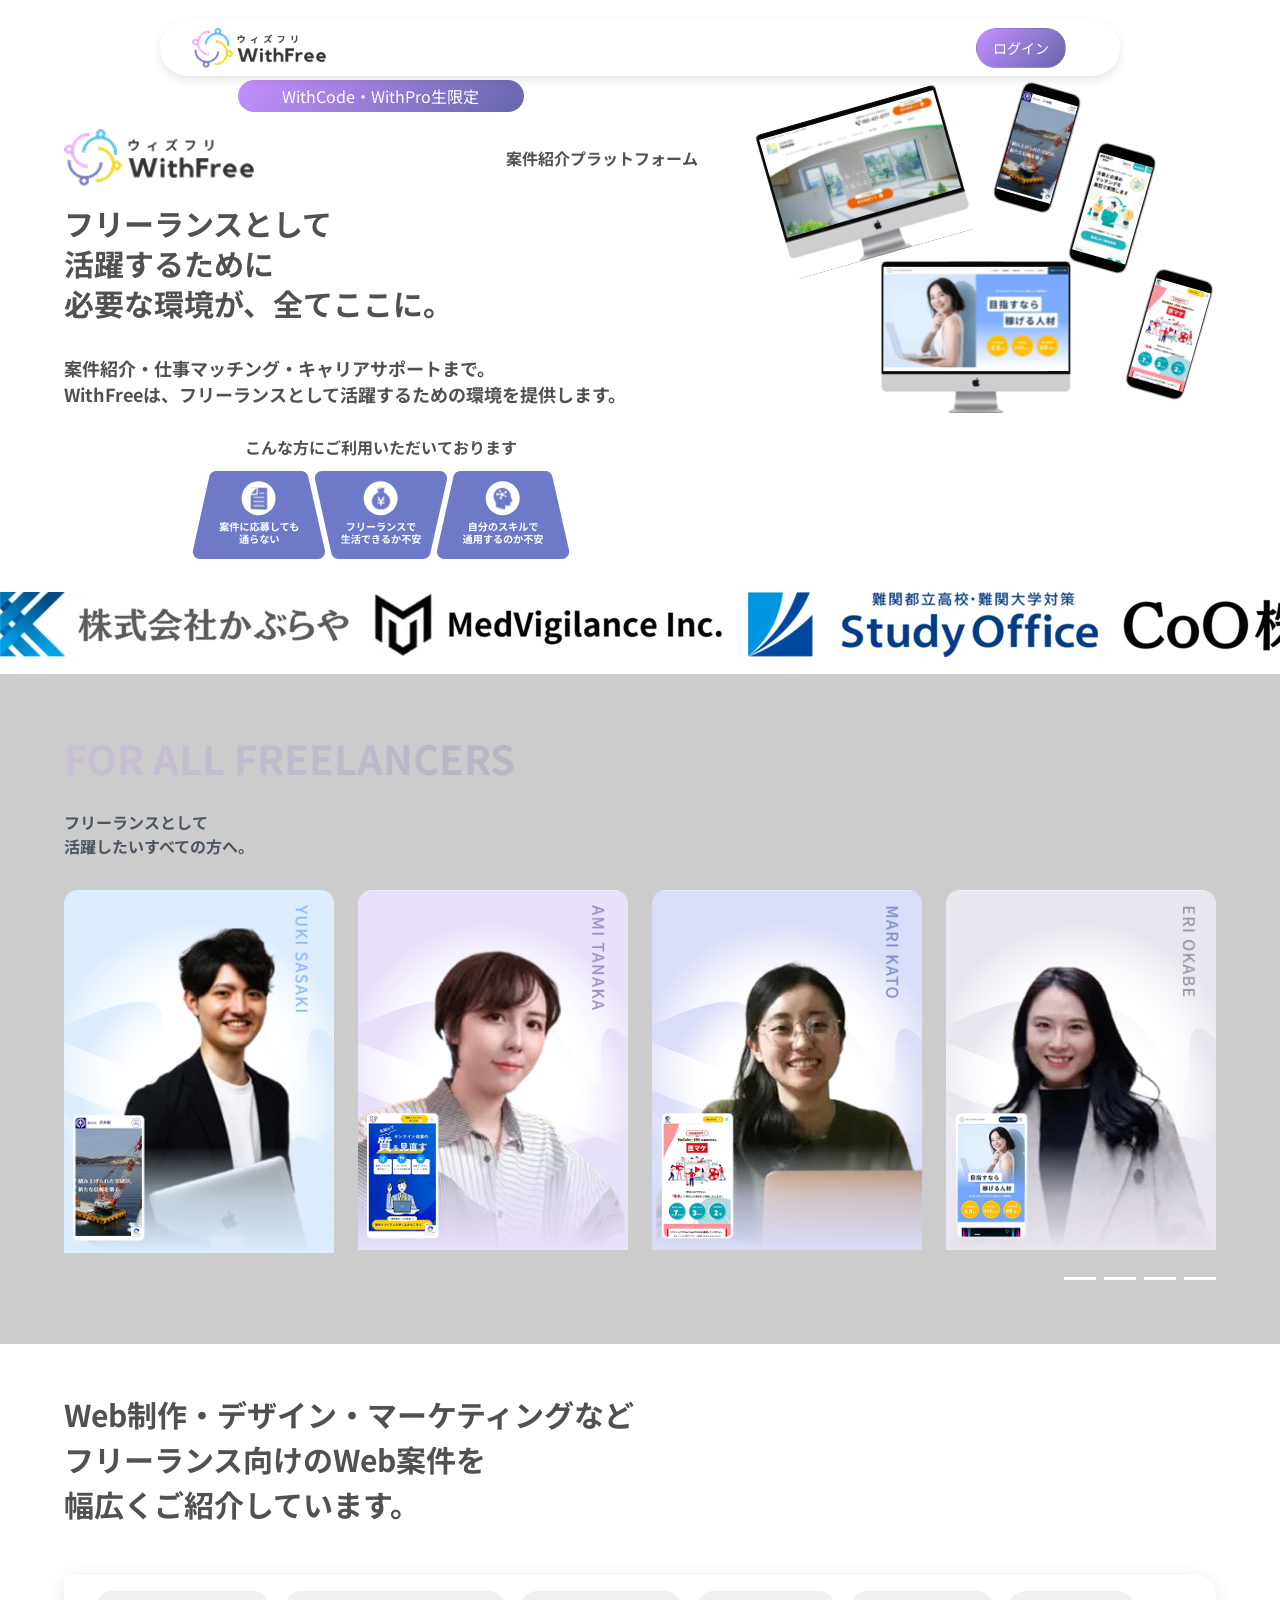
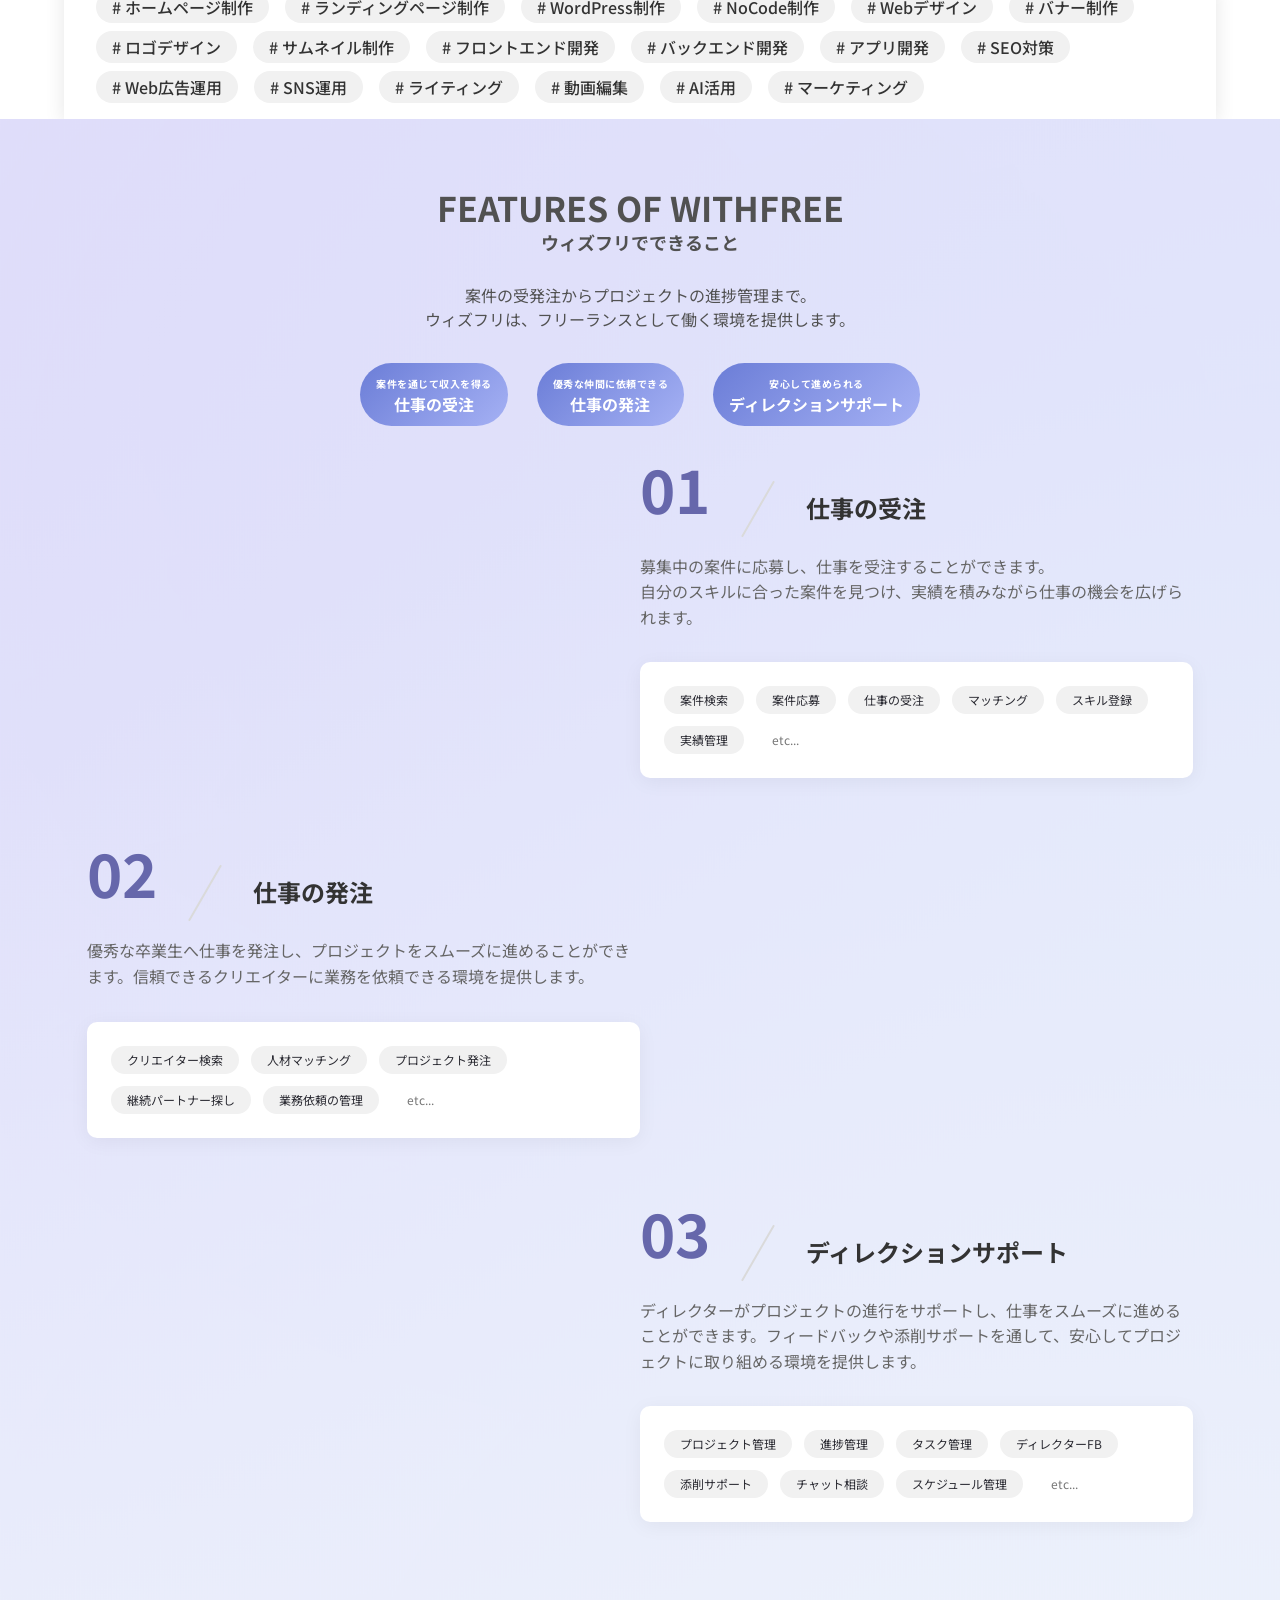
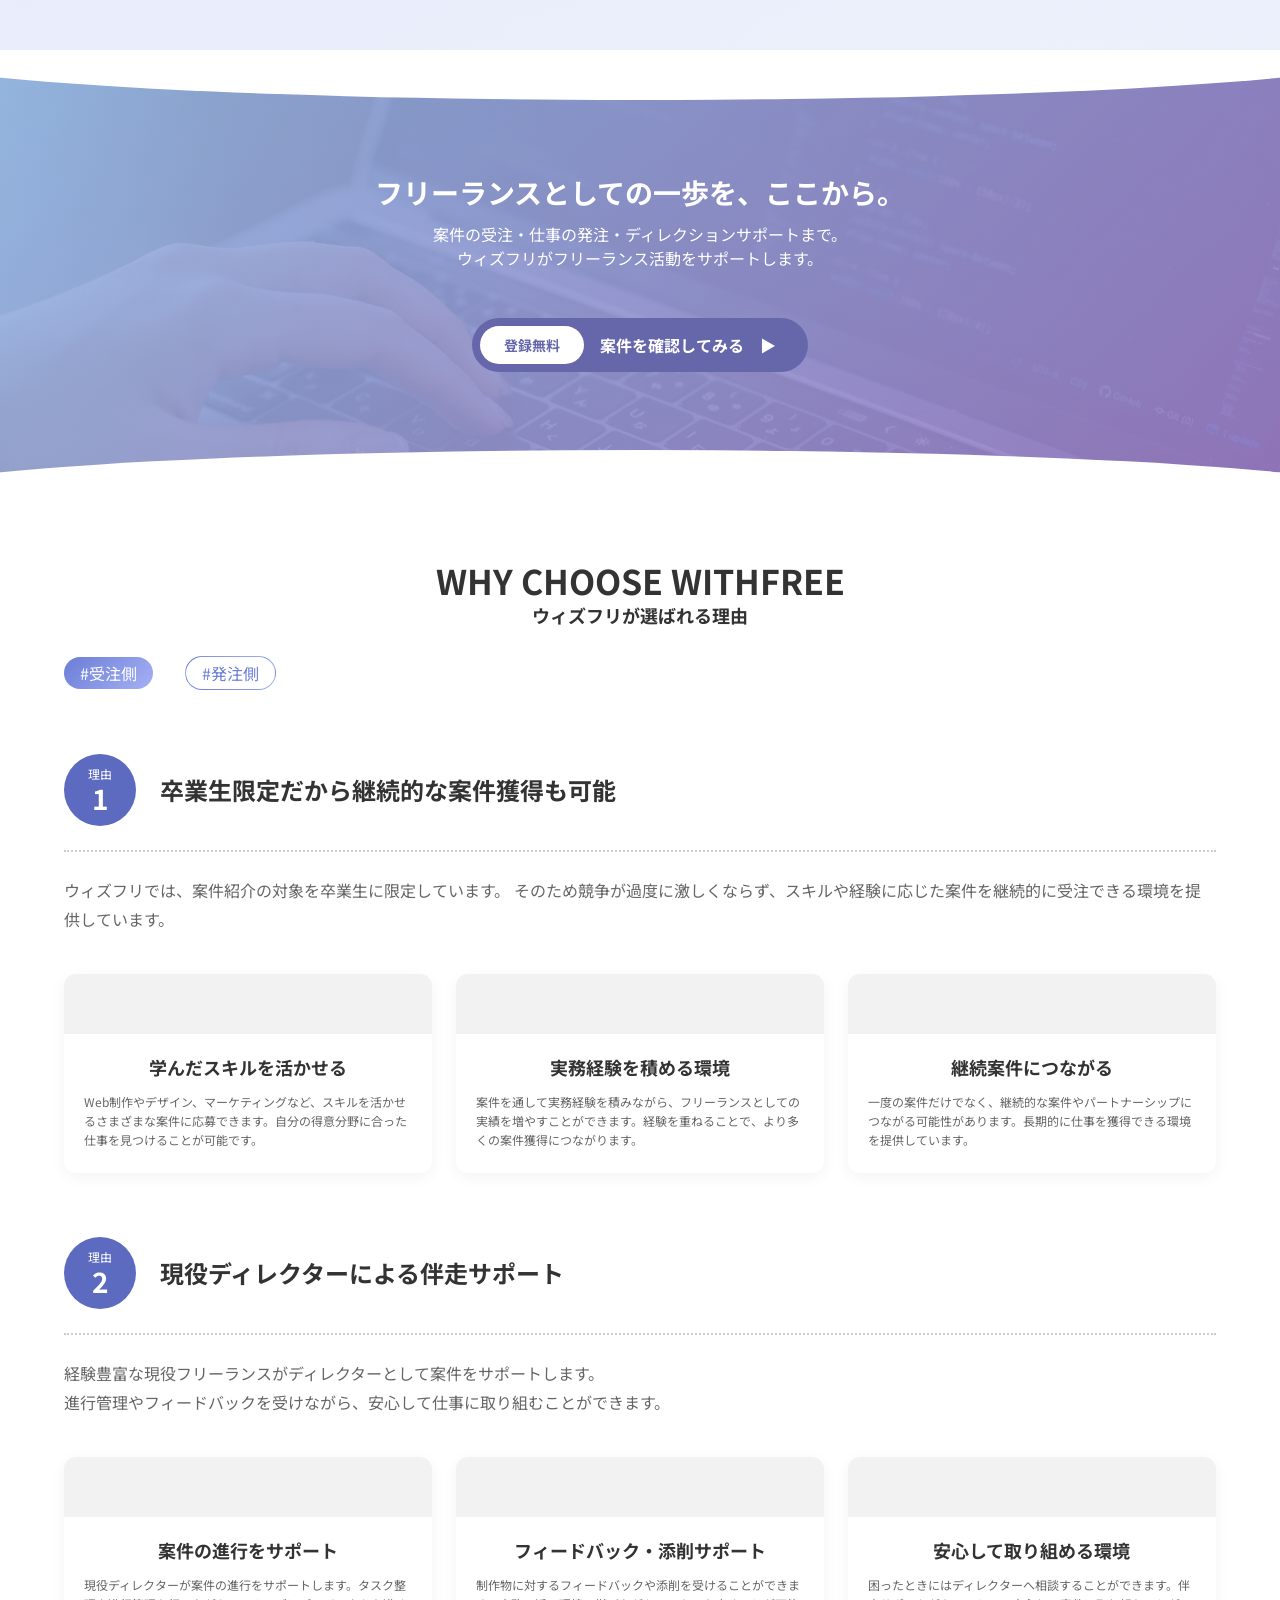
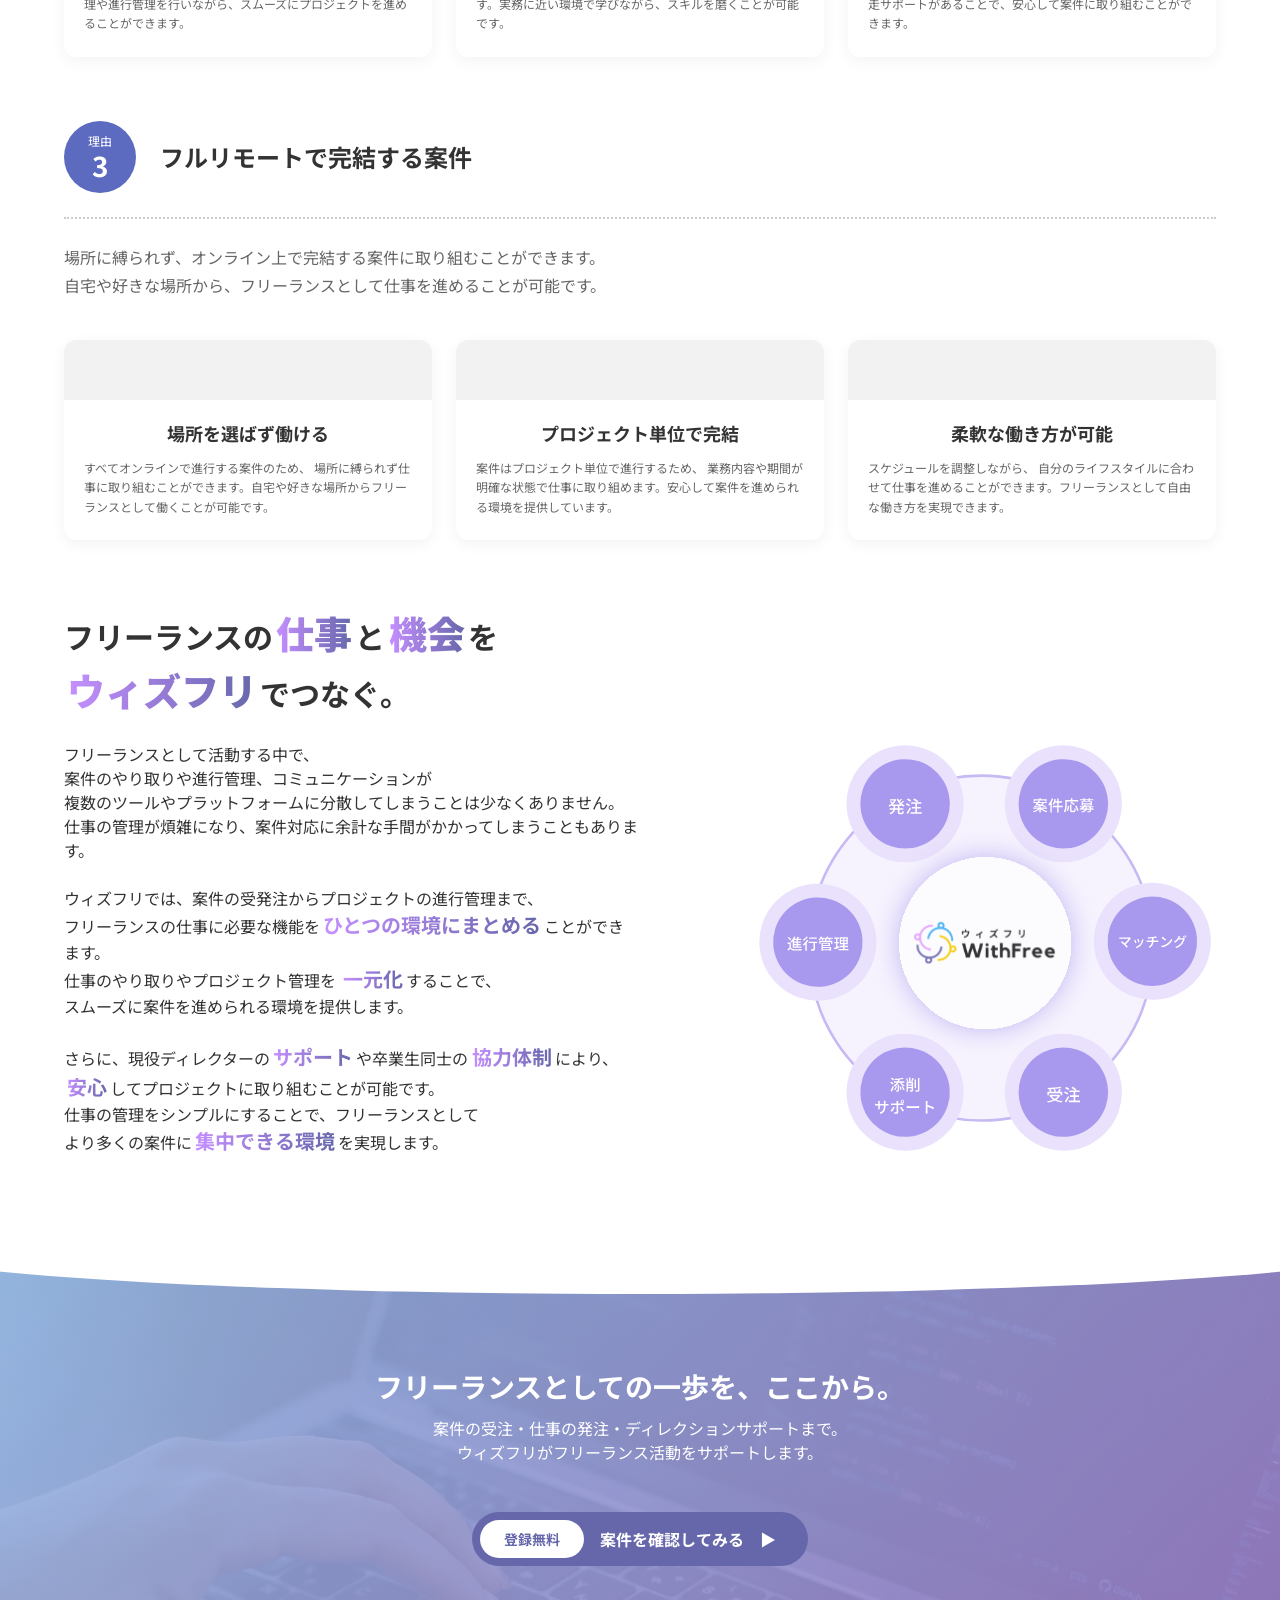
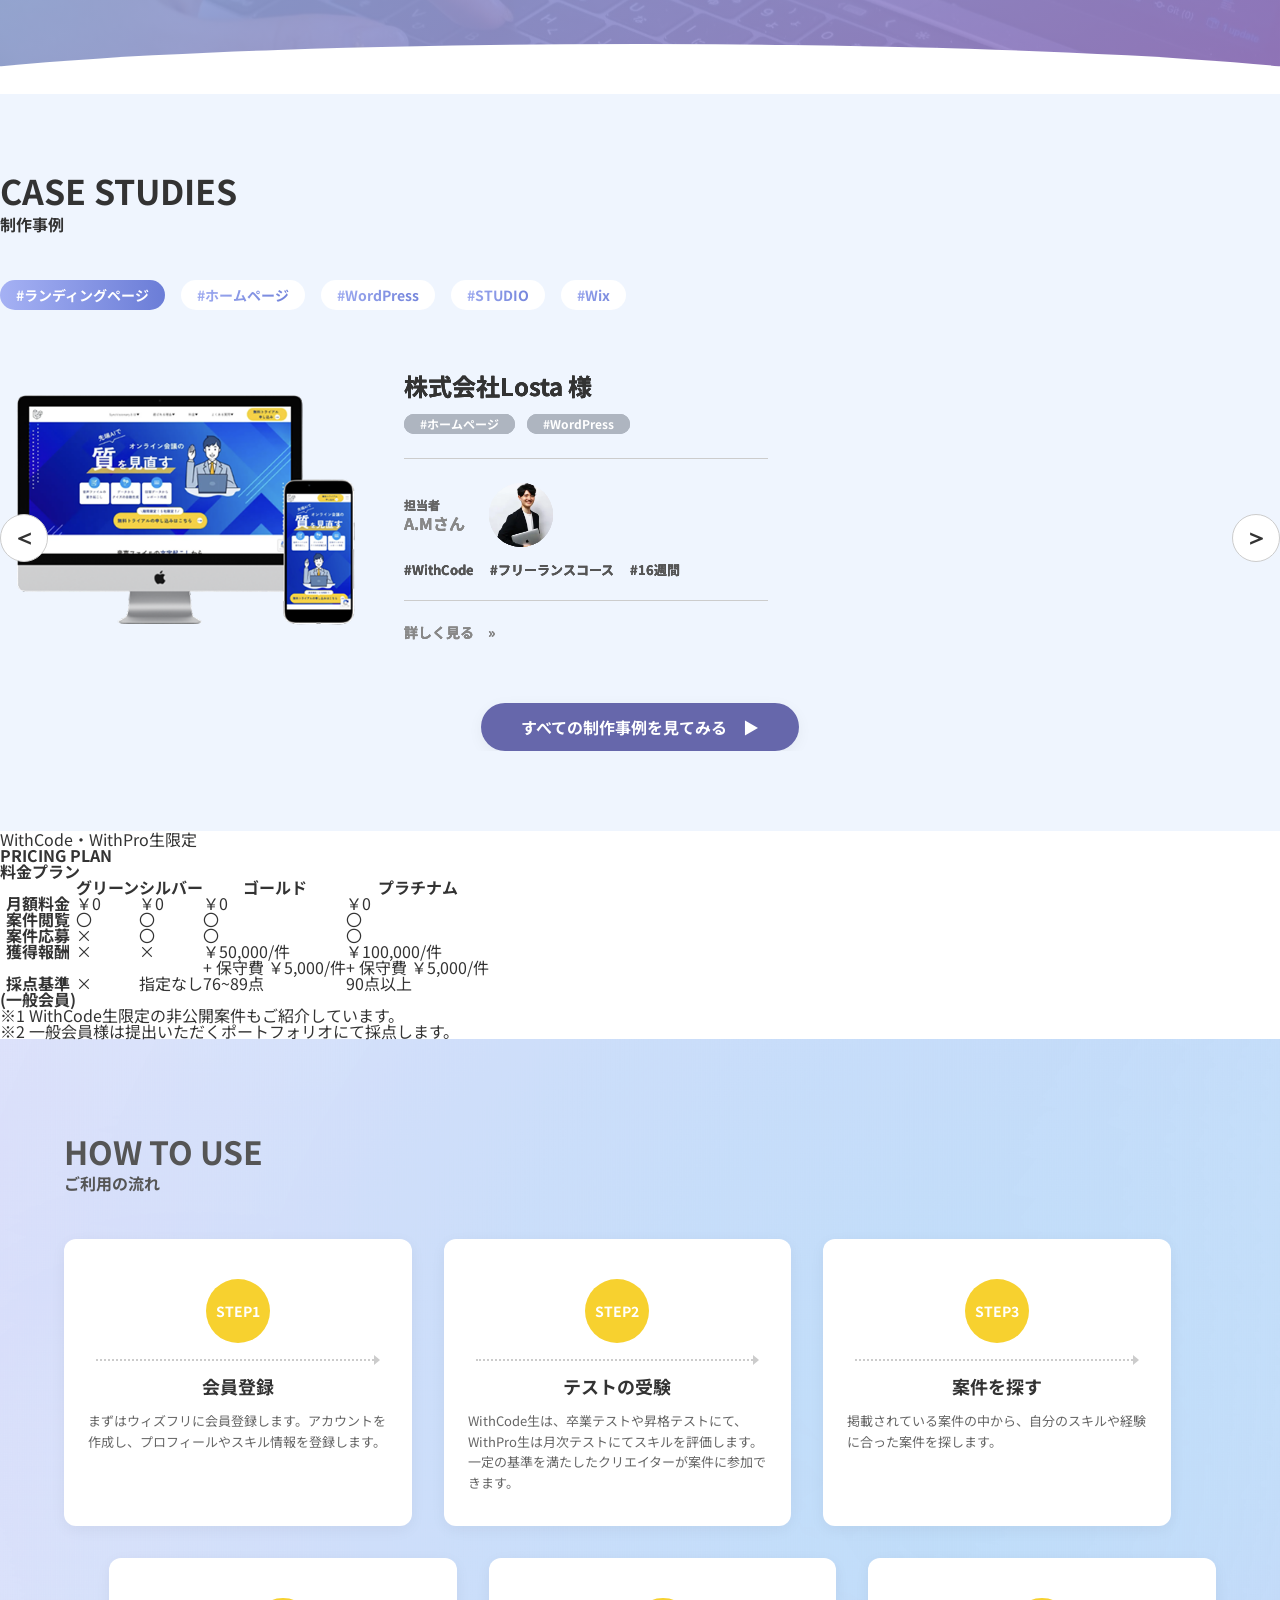
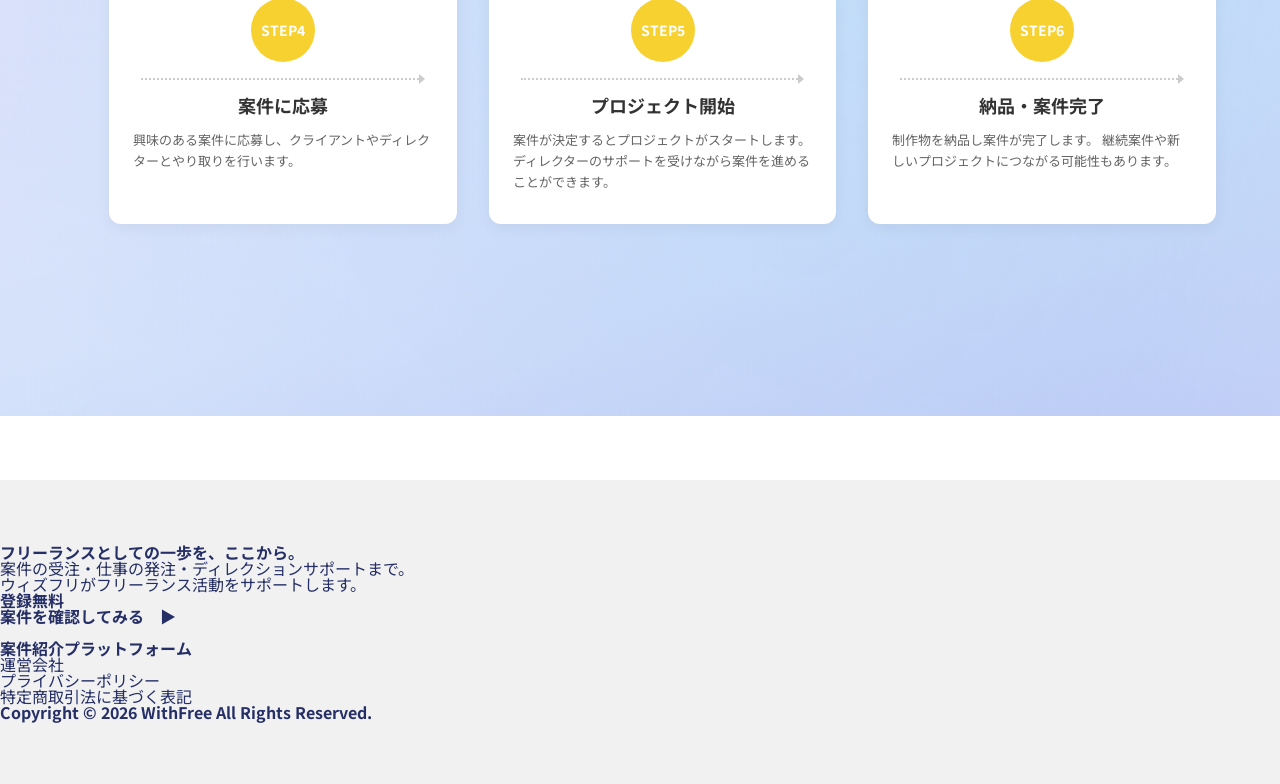
==== index.html @ 2e7c6e07 "top_pricing,howtouse" ====
<!doctype html>
<html>
  <head>
    <meta charset="UTF-8" />
    <meta name="viewport" content="width=device-width, initial-scale=1.0" />
    <title>
      WithFree(ウィズフリ)-ストック収入も得られる！|クラウドソーシングサイト
    </title>
    <link rel="stylesheet" href="css/style.css" />
    <link
      rel="stylesheet"
      href="https://cdnjs.cloudflare.com/ajax/libs/font-awesome/6.5.1/css/all.min.css"
      integrity="sha512-DTOQO9RWCH3ppGqcWaEA1BIZOC6xxalwEsw9c2QQeAIftl+Vegovlnee1c9QX4TctnWMn13TZye+giMm8e2LwA=="
      crossorigin="anonymous"
      referrerpolicy="no-referrer"
    />
    <link
      href="https://fonts.googleapis.com/css2?family=Noto+Sans+JP:wght@400;700&display=swap"
      rel="stylesheet"
    />
    <link
      href="https://fonts.googleapis.com/css2?family=Barlow:wght@400;600;700;800;900&display=swap"
      rel="stylesheet"
    />
    <link rel="preconnect" href="https://fonts.googleapis.com" />
    <link rel="preconnect" href="https://fonts.gstatic.com" crossorigin />
    <link
      href="https://fonts.googleapis.com/css2?family=Petit+Formal+Script&display=swap"
      rel="stylesheet"
    />
  </head>

  <body class="page-top">
    <div id="loading" class="loading">
      <div class="loader">Loading...</div>
    </div>
    <!-- <div id="page_top"><a href="#"></a></div> -->
    <header>
      <div class="header_inner">
        <h2 class="title">
          <a href="./index.html"><img src="./img/logo-withfree.png" /></a>
        </h2>
        <nav class="header_wrap">
          <div class="header_wrap_nav">
            <a href="" class="header_wrap_nav_a button_login">ログイン</a>
          </div>
        </nav>
        <div class="h-open sp-only">
          <span></span>
          <span></span>
          <span></span>
        </div>
      </div>
      <nav id="h-nav" class="sp-only">
        <div id="h-nav__list">
          <ul>
            <li><a href="">会社情報</a></li>
            <li><a href="">事業内容</a></li>
            <li><a href="">導入事例</a></li>
            <li><a href="">お知らせ</a></li>
            <li><a href="">採用情報</a></li>
            <li><a href="">ブログ</a></li>
            <li><a href="">お問い合わせ</a></li>
          </ul>
        </div>
      </nav>
    </header>
    <main>
      <article>
        <div class="fv">
          <div class="fv-wrapper">
            <div class="fv-wrapper_group">
              <p>WithCode・WithPro生限定</p>
              <div class="fv-wrapper_group_logogroup">
                <div class="fv-wrapper_group_logogroup_img">
                  <img src="./img/logo-withfree.png" />
                </div>
                <h4>案件紹介プラットフォーム</h4>
              </div>
              <h1>
                フリーランスとして<br
                  class="fv-wrapper_group_sponly"
                />活躍するために <br />必要な環境が、全てここに。
              </h1>
              <h2>
                案件紹介・仕事マッチング・キャリアサポートまで。<br />
                WithFreeは、フリーランスとして活躍するための環境を提供します。
              </h2>
              <div class="fv-wrapper_group_worries">
                <h3>こんな方にご利用いただいております</h3>
                <div class="fv-wrapper_group_worries_img">
                  <img src="./img/fv-worries.svg" />
                </div>
              </div>
            </div>
            <div class="fv-wrapper_img">
              <img src="./img/fv.svg" />
            </div>
          </div>
        </div>
        <section id="top-customers">
          <ul class="top-customers_slider">
            <li><img src="./img/customer-1.jpg" /></li>
            <li><img src="./img/customer-2.jpg" /></li>
            <li><img src="./img/customer-3.jpg" /></li>
            <li><img src="./img/customer-4.jpg" /></li>
            <li><img src="./img/customer-5.jpg" /></li>
            <li><img src="./img/customer-6.jpg" /></li>
            <li><img src="./img/customer-7.jpg" /></li>
            <li><img src="./img/customer-8.jpg" /></li>
            <li><img src="./img/customer-9.jpg" /></li>
            <li><img src="./img/customer-10.jpg" /></li>
            <li><img src="./img/customer-11.jpg" /></li>
            <li><img src="./img/customer-12.jpg" /></li>
            <li><img src="./img/customer-13.jpg" /></li>
          </ul>
        </section>
        <section id="top-forallfreelancers">
          <div class="top-forallfreelancers_wrapper">
            <h3>FOR ALL FREELANCERS</h3>
            <p>
              フリーランスとして<br />
              活躍したいすべての方へ。
            </p>
            <ul class="top-forallfreelancers_wrapper_slider">
              <li><img src="./img/forallfreelancers-card_1.png" /></li>
              <li><img src="./img/forallfreelancers-card_2.png" /></li>
              <li><img src="./img/forallfreelancers-card_3.png" /></li>
              <li><img src="./img/forallfreelancers-card_4.png" /></li>
              <li><img src="./img/forallfreelancers-card_1.png" /></li>
              <li><img src="./img/forallfreelancers-card_2.png" /></li>
              <li><img src="./img/forallfreelancers-card_3.png" /></li>
              <li><img src="./img/forallfreelancers-card_4.png" /></li>
            </ul>
            <div class="slider-pagination">
              <span class="dot"></span>
              <span class="dot"></span>
              <span class="dot"></span>
              <span class="dot"></span>
            </div>
          </div>
        </section>
        <section id="top-introduction">
          <div class="top-introduction_wrapper">
            <h4>
              Web制作・デザイン・マーケティングなど<br />フリーランス向けのWeb案件を<br />幅広くご紹介しています。
            </h4>
            <ul class="top-introduction_wrapper_group">
              <li># ホームページ制作</li>
              <li># ランディングページ制作</li>
              <li># WordPress制作</li>
              <li># NoCode制作</li>
              <li># Webデザイン</li>
              <li># バナー制作</li>
              <li># ロゴデザイン</li>
              <li># サムネイル制作</li>
              <li># フロントエンド開発</li>
              <li># バックエンド開発</li>
              <li># アプリ開発</li>
              <li># SEO対策</li>
              <li># Web広告運用</li>
              <li># SNS運用</li>
              <li># ライティング</li>
              <li># 動画編集</li>
              <li># AI活用</li>
              <li># マーケティング</li>
            </ul>
          </div>
        </section>
        <section id="top-features">
          <div class="top-features_wrapper">
            <div class="top-features_wrapper_heading">
              <h3 class="top-features_wrapper_heading_main">
                FEATURES OF WITHFREE
              </h3>
              <h3 class="top-features_wrapper_heading_sub">
                ウィズフリでできること
              </h3>
              <p>案件の受発注からプロジェクトの進捗管理まで。</p>
              <p>ウィズフリは、フリーランスとして働く環境を提供します。</p>
            </div>
            <div class="top-features_wrapper_point">
              <div class="top-features_wrapper_point_item">
                <h4><span>案件を通じて収入を得る</span><br />仕事の受注</h4>
              </div>
              <div class="top-features_wrapper_point_item">
                <h4><span>優秀な仲間に依頼できる</span><br />仕事の発注</h4>
              </div>
              <div class="top-features_wrapper_point_item">
                <h4>
                  <span>安心して進められる</span><br />ディレクションサポート
                </h4>
              </div>
            </div>
            <div class="top-features_wrapper_group">
              <div class="top-features_wrapper_group_img">
                <img src="" />
              </div>
              <div class="top-features_wrapper_group_description">
                <div class="top-features_wrapper_group_description_heading">
                  <span
                    class="top-features_wrapper_group_description_headin_gnumber"
                    >01</span
                  >
                  <span
                    class="top-features_wrapper_group_description_heading_slash"
                  ></span>
                  <h3
                    class="top-features_wrapper_group_description_heading_title"
                  >
                    仕事の受注
                  </h3>
                </div>
                <p>
                  募集中の案件に応募し、仕事を受注することができます。<br />自分のスキルに合った案件を見つけ、実績を積みながら仕事の機会を広げられます。
                </p>
                <ul class="top-features_wrapper_group_description_category">
                  <li>案件検索</li>
                  <li>案件応募</li>
                  <li>仕事の受注</li>
                  <li>マッチング</li>
                  <li>スキル登録</li>
                  <li>実績管理</li>
                  <li>etc...</li>
                </ul>
              </div>
            </div>
            <div class="top-features_wrapper_group">
              <div class="top-features_wrapper_group_img">
                <img src="" />
              </div>
              <div class="top-features_wrapper_group_description">
                <div class="top-features_wrapper_group_description_heading">
                  <span
                    class="top-features_wrapper_group_description_headin_gnumber"
                    >02</span
                  >
                  <span
                    class="top-features_wrapper_group_description_heading_slash"
                  ></span>
                  <h3
                    class="top-features_wrapper_group_description_heading_title"
                  >
                    仕事の発注
                  </h3>
                </div>
                <p>
                  優秀な卒業生へ仕事を発注し、プロジェクトをスムーズに進めることができます。信頼できるクリエイターに業務を依頼できる環境を提供します。
                </p>
                <ul class="top-features_wrapper_group_description_category">
                  <li>クリエイター検索</li>
                  <li>人材マッチング</li>
                  <li>プロジェクト発注</li>
                  <li>継続パートナー探し</li>
                  <li>業務依頼の管理</li>
                  <li>etc...</li>
                </ul>
              </div>
            </div>
            <div class="top-features_wrapper_group">
              <div class="top-features_wrapper_group_img">
                <img src="" />
              </div>
              <div class="top-features_wrapper_group_description">
                <div class="top-features_wrapper_group_description_heading">
                  <span
                    class="top-features_wrapper_group_description_headin_gnumber"
                    >03</span
                  >
                  <span
                    class="top-features_wrapper_group_description_heading_slash"
                  ></span>
                  <h3
                    class="top-features_wrapper_group_description_heading_title"
                  >
                    ディレクションサポート
                  </h3>
                </div>
                <p>
                  ディレクターがプロジェクトの進行をサポートし、仕事をスムーズに進めることができます。フィードバックや添削サポートを通して、安心してプロジェクトに取り組める環境を提供します。
                </p>
                <ul class="top-features_wrapper_group_description_category">
                  <li>プロジェクト管理</li>
                  <li>進捗管理</li>
                  <li>タスク管理</li>
                  <li>ディレクターFB</li>
                  <li>添削サポート</li>
                  <li>チャット相談</li>
                  <li>スケジュール管理</li>
                  <li>etc...</li>
                </ul>
              </div>
            </div>
          </div>
        </section>
        <section id="top-cta_free">
          <h2>フリーランスとしての一歩を、ここから。</h2>
          <p>案件の受注・仕事の発注・ディレクションサポートまで。</p>
          <p>ウィズフリがフリーランス活動をサポートします。</p>
          <div class="top-cta_free_button">
            <h5 class="top-cta_free_button_registration">登録無料</h5>
            <h5 class="top-cta_free_button_serch">案件を確認してみる　▶</h5>
          </div>
        </section>
        <section id="top-whychoosewithfree">
          <div class="top-whychoosewithfree_wrapper">
            <div class="top-whychoosewithfree_wrapper_heading">
              <h3 class="top-whychoosewithfree_wrapper_heading_main">
                WHY CHOOSE WITHFREE
              </h3>
              <h3 class="top-whychoosewithfree_wrapper_heading_sub">
                ウィズフリが選ばれる理由
              </h3>
            </div>
            <ul class="top-whychoosewithfree_wrapper_merit">
              <li class="top-whychoosewithfree_wrapper_merit_accept">
                #受注側
              </li>
              <li class="top-whychoosewithfree_wrapper_merit_order">#発注側</li>
            </ul>
            <div class="top-whychoosewithfree_wrapper_group">
              <div class="top-whychoosewithfree_wrapper_group_heading">
                <div class="top-whychoosewithfree_wrapper_group_heading_number">
                  <p>理由</p>
                  <p>1</p>
                </div>
                <h4>卒業生限定だから継続的な案件獲得も可能</h4>
              </div>
              <p>
                ウィズフリでは、案件紹介の対象を卒業生に限定しています。
                そのため競争が過度に激しくならず、スキルや経験に応じた案件を継続的に受注できる環境を提供しています。
              </p>
              <div class="top-whychoosewithfree_wrapper_group_card">
                <div class="top-whychoosewithfree_wrapper_group_card_item">
                  <div
                    class="top-whychoosewithfree_wrapper_group_card_item_img"
                  >
                    <img src="" />
                  </div>
                  <div
                    class="top-whychoosewithfree_wrapper_group_card_item_content"
                  >
                    <h3>学んだスキルを活かせる</h3>
                    <p>
                      Web制作やデザイン、マーケティングなど、スキルを活かせるさまざまな案件に応募できます。自分の得意分野に合った仕事を見つけることが可能です。
                    </p>
                  </div>
                </div>
                <div class="top-whychoosewithfree_wrapper_group_card_item">
                  <div
                    class="top-whychoosewithfree_wrapper_group_card_item_img"
                  >
                    <img src="" />
                  </div>
                  <div
                    class="top-whychoosewithfree_wrapper_group_card_item_content"
                  >
                    <h3>実務経験を積める環境</h3>
                    <p>
                      案件を通して実務経験を積みながら、フリーランスとしての実績を増やすことができます。経験を重ねることで、より多くの案件獲得につながります。
                    </p>
                  </div>
                </div>
                <div class="top-whychoosewithfree_wrapper_group_card_item">
                  <div
                    class="top-whychoosewithfree_wrapper_group_card_item_img"
                  >
                    <img src="" />
                  </div>
                  <div
                    class="top-whychoosewithfree_wrapper_group_card_item_content"
                  >
                    <h3>継続案件につながる</h3>
                    <p>
                      一度の案件だけでなく、継続的な案件やパートナーシップにつながる可能性があります。長期的に仕事を獲得できる環境を提供しています。
                    </p>
                  </div>
                </div>
              </div>
            </div>
            <div class="top-whychoosewithfree_wrapper_group">
              <div class="top-whychoosewithfree_wrapper_group_heading">
                <div class="top-whychoosewithfree_wrapper_group_heading_number">
                  <p>理由</p>
                  <p>2</p>
                </div>
                <h4>現役ディレクターによる伴走サポート</h4>
              </div>
              <p>
                経験豊富な現役フリーランスがディレクターとして案件をサポートします。<br />
                進行管理やフィードバックを受けながら、安心して仕事に取り組むことができます。
              </p>
              <div class="top-whychoosewithfree_wrapper_group_card">
                <div class="top-whychoosewithfree_wrapper_group_card_item">
                  <div
                    class="top-whychoosewithfree_wrapper_group_card_item_img"
                  >
                    <img src="" />
                  </div>
                  <div
                    class="top-whychoosewithfree_wrapper_group_card_item_content"
                  >
                    <h3>案件の進行をサポート</h3>
                    <p>
                      現役ディレクターが案件の進行をサポートします。タスク整理や進行管理を行いながら、スムーズにプロジェクトを進めることができます。
                    </p>
                  </div>
                </div>
                <div class="top-whychoosewithfree_wrapper_group_card_item">
                  <div
                    class="top-whychoosewithfree_wrapper_group_card_item_img"
                  >
                    <img src="" />
                  </div>
                  <div
                    class="top-whychoosewithfree_wrapper_group_card_item_content"
                  >
                    <h3>フィードバック・添削サポート</h3>
                    <p>
                      制作物に対するフィードバックや添削を受けることができます。実務に近い環境で学びながら、スキルを磨くことが可能です。
                    </p>
                  </div>
                </div>
                <div class="top-whychoosewithfree_wrapper_group_card_item">
                  <div
                    class="top-whychoosewithfree_wrapper_group_card_item_img"
                  >
                    <img src="" />
                  </div>
                  <div
                    class="top-whychoosewithfree_wrapper_group_card_item_content"
                  >
                    <h3>安心して取り組める環境</h3>
                    <p>
                      困ったときにはディレクターへ相談することができます。伴走サポートがあることで、安心して案件に取り組むことができます。
                    </p>
                  </div>
                </div>
              </div>
            </div>
            <div class="top-whychoosewithfree_wrapper_group">
              <div class="top-whychoosewithfree_wrapper_group_heading">
                <div class="top-whychoosewithfree_wrapper_group_heading_number">
                  <p>理由</p>
                  <p>3</p>
                </div>
                <h4>フルリモートで完結する案件</h4>
              </div>
              <p>
                場所に縛られず、オンライン上で完結する案件に取り組むことができます。<br />
                自宅や好きな場所から、フリーランスとして仕事を進めることが可能です。
              </p>
              <div class="top-whychoosewithfree_wrapper_group_card">
                <div class="top-whychoosewithfree_wrapper_group_card_item">
                  <div
                    class="top-whychoosewithfree_wrapper_group_card_item_img"
                  >
                    <img src="" />
                  </div>
                  <div
                    class="top-whychoosewithfree_wrapper_group_card_item_content"
                  >
                    <h3>場所を選ばず働ける</h3>
                    <p>
                      すべてオンラインで進行する案件のため、
                      場所に縛られず仕事に取り組むことができます。自宅や好きな場所からフリーランスとして働くことが可能です。
                    </p>
                  </div>
                </div>
                <div class="top-whychoosewithfree_wrapper_group_card_item">
                  <div
                    class="top-whychoosewithfree_wrapper_group_card_item_img"
                  >
                    <img src="" />
                  </div>
                  <div
                    class="top-whychoosewithfree_wrapper_group_card_item_content"
                  >
                    <h3>プロジェクト単位で完結</h3>
                    <p>
                      案件はプロジェクト単位で進行するため、
                      業務内容や期間が明確な状態で仕事に取り組めます。安心して案件を進められる環境を提供しています。
                    </p>
                  </div>
                </div>
                <div class="top-whychoosewithfree_wrapper_group_card_item">
                  <div
                    class="top-whychoosewithfree_wrapper_group_card_item_img"
                  >
                    <img src="" />
                  </div>
                  <div
                    class="top-whychoosewithfree_wrapper_group_card_item_content"
                  >
                    <h3>柔軟な働き方が可能</h3>
                    <p>
                      スケジュールを調整しながら、
                      自分のライフスタイルに合わせて仕事を進めることができます。フリーランスとして自由な働き方を実現できます。
                    </p>
                  </div>
                </div>
              </div>
            </div>
          </div>
        </section>
        <section id="top-environment">
          <div class="top-environment_wrapper">
            <h3>
              フリーランスの<span>仕事</span>と<span>機会</span>を<br />
              <span>ウィズフリ</span>でつなぐ。
            </h3>
            <div class="top-environment_group">
              <div class="top-environment_group_textbox">
                <div class="top-environment_group_textbox_text">
                  フリーランスとして活動する中で、<br />
                  案件のやり取りや進行管理、コミュニケーションが<br />
                  複数のツールやプラットフォームに分散してしまうことは少なくありません。
                  仕事の管理が煩雑になり、案件対応に余計な手間がかかってしまうこともあります。
                </div>
                <div class="top-environment_group_textbox_text">
                  ウィズフリでは、案件の受発注からプロジェクトの進行管理まで、<br />
                  フリーランスの仕事に必要な機能を<span>ひとつの環境にまとめる</span>ことができます。<br />仕事のやり取りやプロジェクト管理を
                  <span>一元化</span
                  >することで、<br />スムーズに案件を進められる環境を提供します。
                </div>
                <div class="top-environment_group_textbox_text">
                  さらに、現役ディレクターの<span>サポート</span>や卒業生同士の<span>協力体制</span>により、<br /><span
                    >安心</span
                  >してプロジェクトに取り組むことが可能です。<br />
                  仕事の管理をシンプルにすることで、フリーランスとして<br />より多くの案件に<span>集中できる環境</span>を実現します。
                </div>
              </div>
              <div class="top-environment_group_img">
                <img src="./img/environment.svg" />
              </div>
            </div>
          </div>
        </section>
        <section id="top-cta_free">
          <h2>フリーランスとしての一歩を、ここから。</h2>
          <p>案件の受注・仕事の発注・ディレクションサポートまで。</p>
          <p>ウィズフリがフリーランス活動をサポートします。</p>
          <div class="top-cta_free_button">
            <h5 class="top-cta_free_button_registration">登録無料</h5>
            <h5 class="top-cta_free_button_serch">案件を確認してみる　▶</h5>
          </div>
        </section>
        <section id="top-casestudies">
          <div class="top-casestudies_wrapper">
            <div class="top-casestudies_wrapper_heading">
              <h3 class="top-casestudies_wrapper_heading_main">CASE STUDIES</h3>
              <h3 class="top-casestudies_wrapper_heading_sub">制作事例</h3>
            </div>
            <ul class="top-casestudies_wrapper_category">
              <li><a href="#">#ランディングページ</a></li>
              <li><a href="#">#ホームページ</a></li>
              <li><a href="#">#WordPress</a></li>
              <li><a href="#">#STUDIO</a></li>
              <li><a href="#">#Wix</a></li>
            </ul>
            <div class="top-casestudies_wrapper_work">
              <div class="top-casestudies_wrapper_work_img">
                <img src="./img/casestudies-works_1.png" />
              </div>
              <div class="top-casestudies_wrapper_work_textbox">
                <div class="top-casestudies_wrapper_work_textbox_outline">
                  <h4>株式会社Losta 様</h4>
                  <ul>
                    <li>#ホームページ</li>
                    <li>#WordPress</li>
                  </ul>
                </div>
                <div class="top-casestudies_wrapper_work_textbox_engineer">
                  <div
                    class="top-casestudies_wrapper_work_textbox_engineer_detail"
                  >
                    <div
                      class="top-casestudies_wrapper_work_textbox_engineer_detail_name"
                    >
                      <p>担当者</p>
                      <p>A.Mさん</p>
                    </div>
                    <img src="./img/casestudies-engineer_1.jpg" />
                  </div>
                  <div
                    class="top-casestudies_wrapper_work_textbox_engineer_tag"
                  >
                    <p>#WithCode</p>
                    <p>#フリーランスコース</p>
                    <p>#16週間</p>
                  </div>
                </div>
                <p>詳しく見る　»</p>
              </div>
            </div>
            <div class="top-casestudies_wrapper_work">
              <div class="top-casestudies_wrapper_work_img">
                <img src="./img/casestudies-works_1.png" />
              </div>
              <div class="top-casestudies_wrapper_work_textbox">
                <div class="top-casestudies_wrapper_work_textbox_outline">
                  <h4>株式会社Losta 様</h4>
                  <ul>
                    <li>#ホームページ</li>
                    <li>#WordPress</li>
                  </ul>
                </div>
                <div class="top-casestudies_wrapper_work_textbox_engineer">
                  <div
                    class="top-casestudies_wrapper_work_textbox_engineer_detail"
                  >
                    <div
                      class="top-casestudies_wrapper_work_textbox_engineer_detail_name"
                    >
                      <p>担当者</p>
                      <p>A.Mさん</p>
                    </div>
                    <img src="./img/casestudies-engineer_1.jpg" />
                  </div>
                  <div
                    class="top-casestudies_wrapper_work_textbox_engineer_tag"
                  >
                    <p>#WithCode</p>
                    <p>#フリーランスコース</p>
                    <p>#16週間</p>
                  </div>
                </div>
                <p>詳しく見る　»</p>
              </div>
            </div>
            <div class="top-casestudies_wrapper_work">
              <div class="top-casestudies_wrapper_work_img">
                <img src="./img/casestudies-works_1.png" />
              </div>
              <div class="top-casestudies_wrapper_work_textbox">
                <div class="top-casestudies_wrapper_work_textbox_outline">
                  <h4>株式会社Losta 様</h4>
                  <ul>
                    <li>#ホームページ</li>
                    <li>#WordPress</li>
                  </ul>
                </div>
                <div class="top-casestudies_wrapper_work_textbox_engineer">
                  <div
                    class="top-casestudies_wrapper_work_textbox_engineer_detail"
                  >
                    <div
                      class="top-casestudies_wrapper_work_textbox_engineer_detail_name"
                    >
                      <p>担当者</p>
                      <p>A.Mさん</p>
                    </div>
                    <img src="./img/casestudies-engineer_1.jpg" />
                  </div>
                  <div
                    class="top-casestudies_wrapper_work_textbox_engineer_tag"
                  >
                    <p>#WithCode</p>
                    <p>#フリーランスコース</p>
                    <p>#16週間</p>
                  </div>
                </div>
                <p>詳しく見る　»</p>
              </div>
            </div>
            <div class="top-casestudies_wrapper_controls">
              <button
                class="top-casestudies_wrapper_control top-casestudies_wrapper_control_prev"
                type="button"
                aria-label="Previous case"
              >
                &#65308;
              </button>
              <button
                class="top-casestudies_wrapper_control top-casestudies_wrapper_control_next"
                type="button"
                aria-label="Next case"
              >
                &#65310;
              </button>
            </div>
            <div class="top-casestudies_wrapper_button">
              <h3>すべての制作事例を見てみる　▶</h3>
            </div>
          </div>
        </section>
        <section id="top-pricingplan">
          <div class="top-pricingplan_wrapper">
            <div class="top-pricingplan_wrapper_heading">
              <p>WithCode・WithPro生限定</p>
              <h3 class="top-pricingplan_wrapper_heading_main">PRICING PLAN</h3>
              <h3 class="top-pricingplan_wrapper_heading_sub">料金プラン</h3>
            </div>
              <div class="scroll">
                <table class="top-pricingplan_wrapper_table">
                  <tr>
                    <th class="none"></th>
                    <th class="gre">グリーン</th>
                    <th class="sil">シルバー</th>
                    <th class="gol">ゴールド</th>
                    <th class="pla">プラチナム</th>
                  </tr>
                  <tr>
                    <th>月額料金</th>
                    <td class="gr">￥0</td>
                    <td class="si">￥0</td>
                    <td class="go">￥0</td>
                    <td class="pl">￥0</td>
                  </tr>
                  <tr>
                    <th>案件閲覧</th>
                    <td class="gr">〇</td>
                    <td class="si">〇</td>
                    <td class="go">〇</td>
                    <td class="pl">〇</td>
                  </tr>
                  <tr>
                    <th>案件応募</th>
                    <td class="gr">×</td>
                    <td class="si">〇</td>
                    <td class="go">〇</td>
                    <td class="pl">〇</td>
                  </tr>
                  <tr>
                    <th>獲得報酬</th>
                    <td class="gr">×</td>
                    <td class="si">×</td>
                    <td class="go small">
                      <span>￥50,000/件<br />+ 保守費 ￥5,000/件</span>
                    </td>
                    <td class="pl small">
                      <span>￥100,000/件<br />+ 保守費 ￥5,000/件</span>
                    </td>
                  </tr>
                  <tr>
                    <th>採点基準<br />(一般会員)</th>
                    <td class="gr bottom">×</td>
                    <td class="si bottom">指定なし</td>
                    <td class="go bottom">76~89点</td>
                    <td class="pl bottom">90点以上</td>
                  </tr>
                </table>
                <p class="note">
                  ※1 WithCode生限定の非公開案件もご紹介しています。
                </p>
                <p class="note">
                  ※2 一般会員様は提出いただくポートフォリオにて採点します。
                </p>
              </div>
            </div>
          </div>
        </section>
        <section id="top-support">
          <div class="top-support_wrapper">
            <div class="top-support_wrapper_howtouse">
              <h3>HOW TO USE</h3>
              <h3>ご利用の流れ</h3>
              <div class="top-support_wrapper_howtouse_cardgroup">
                <div class="top-support_wrapper_howtouse_cardgroup_card">
                  <p>STEP1</p>
                  <div class="card_line_box">
                    <div class="line"></div>
                    <div class="arrow"></div>
                  </div>
                  <h6>会員登録</h6>
                  <p>
                    まずはウィズフリに会員登録します。アカウントを作成し、プロフィールやスキル情報を登録します。
                  </p>
                </div>
                <div class="top-support_wrapper_howtouse_cardgroup_card">
                  <p>STEP2</p>
                  <div class="card_line_box">
                    <div class="line"></div>
                    <div class="arrow"></div>
                  </div>
                  <h6>テストの受験</h6>
                  <p>
                    WithCode生は、卒業テストや昇格テストにて、WithPro生は月次テストにてスキルを評価します。一定の基準を満たしたクリエイターが案件に参加できます。
                  </p>
                </div>
                <div class="top-support_wrapper_howtouse_cardgroup_card">
                  <p>STEP3</p>
                  <div class="card_line_box">
                    <div class="line"></div>
                    <div class="arrow"></div>
                  </div>
                  <h6>案件を探す</h6>
                  <p>
                    掲載されている案件の中から、自分のスキルや経験に合った案件を探します。
                  </p>
                </div>
              </div>
              <div class="top-support_wrapper_howtouse_cardgroup">
                <div class="top-support_wrapper_howtouse_cardgroup_card">
                  <p>STEP4</p>
                  <div class="card_line_box">
                    <div class="line"></div>
                    <div class="arrow"></div>
                  </div>
                  <h6>案件に応募</h6>
                  <p>
                    興味のある案件に応募し、クライアントやディレクターとやり取りを行います。
                  </p>
                </div>
                <div class="top-support_wrapper_howtouse_cardgroup_card">
                  <p>STEP5</p>
                  <div class="card_line_box">
                    <div class="line"></div>
                    <div class="arrow"></div>
                  </div>
                  <h6>プロジェクト開始</h6>
                  <p>
                    案件が決定するとプロジェクトがスタートします。ディレクターのサポートを受けながら案件を進めることができます。
                  </p>
                </div>
                <div class="top-support_wrapper_howtouse_cardgroup_card">
                  <p>STEP6</p>
                  <div class="card_line_box">
                    <div class="line"></div>
                    <div class="arrow"></div>
                  </div>
                  <h6>納品・案件完了</h6>
                  <p>
                    制作物を納品し案件が完了します。
                    継続案件や新しいプロジェクトにつながる可能性もあります。
                  </p>
                </div>
              </div>
            </div>
            <div class="top-support_wrapper_faq">
              <!-- ※過去のものを参考にする -->
            </div>
          </div>
        </section>
        <footer>
          <div class="footer-wrapper">
            <div class="footer-wrapper_message">
              <h3>フリーランスとしての一歩を、ここから。</h3>
              <p>案件の受注・仕事の発注・ディレクションサポートまで。</p>
              <p>ウィズフリがフリーランス活動をサポートします。</p>
              <div class="top-cta_free_button">
                <h5 class="top-cta_free_button_registration">登録無料</h5>
                <h5 class="top-cta_free_button_serch">案件を確認してみる　▶</h5>
              </div>
            </div>
            <div class="footer-wrapper_info">
              <img src="" />
              <h6>案件紹介プラットフォーム</h6>
            </div>
            <div class="footer-wrapper_bottom">
              <ul>
                <li>
                  <a>運営会社 <img src="" /></a>
                </li>
                <li>
                  <a>プライバシーポリシー <img src="" /></a>
                </li>
                <li>
                  <a>特定商取引法に基づく表記 <img src="" /></a>
                </li>
              </ul>
              <h6>Copyright © 2026 WithFree All Rights Reserved.</h6>
            </div>
          </div>
        </footer>
      </article>
    </main>
    <script src="https://ajax.googleapis.com/ajax/libs/jquery/3.7.0/jquery.min.js"></script>
    <script src="./js/loading.js"></script>
    <script type="text/javascript" src="./js/header.js"></script>
    <script type="text/javascript" src="./js/fadein.js"></script>
    <script type="text/javascript" src="./js/faq.js"></script>
    <script type="text/javascript" src="./js/casestudies-slider.js"></script>
    <script type="text/javascript" src="./js/smooth_scroll.js"></script>
  </body>
</html>
---- css/style.css ----
@charset "UTF-8";
html,
body,
div,
span,
object,
iframe,
h1,
h2,
h3,
h4,
h5,
h6,
p,
blockquote,
pre,
abbr,
address,
cite,
code,
del,
dfn,
em,
img,
ins,
kbd,
q,
samp,
small,
strong,
sub,
sup,
var,
b,
i,
dl,
dt,
dd,
ol,
ul,
li,
fieldset,
form,
label,
legend,
table,
caption,
tbody,
tfoot,
thead,
tr,
th,
td,
article,
aside,
canvas,
details,
figcaption,
figure,
footer,
header,
hgroup,
menu,
nav,
section,
summary,
time,
mark,
audio,
video {
  margin: 0;
  padding: 0;
  border: 0;
  outline: 0;
  font-size: 100%;
  vertical-align: baseline;
  background: transparent;
}

body {
  line-height: 1;
}

article,
aside,
details,
figcaption,
figure,
footer,
header,
hgroup,
menu,
nav,
section {
  display: block;
}

nav ul {
  list-style: none;
}

blockquote,
q {
  quotes: none;
}

blockquote:before,
blockquote:after,
q:before,
q:after {
  content: "";
  content: none;
}

a {
  margin: 0;
  padding: 0;
  font-size: 100%;
  vertical-align: baseline;
  background: transparent;
  border: none;
}

/* change colours to suit your needs */
ins {
  background-color: #ff9;
  color: #000;
  text-decoration: none;
}

/* change colours to suit your needs */
mark {
  background-color: #ff9;
  color: #000;
  font-style: italic;
  font-weight: bold;
}

del {
  text-decoration: line-through;
}

abbr[title],
dfn[title] {
  border-bottom: 1px dotted;
  cursor: help;
}

table {
  border-collapse: collapse;
  border-spacing: 0;
}

/* change border colour to suit your needs */
hr {
  display: block;
  height: 1px;
  border: 0;
  border-top: 1px solid #cccccc;
  margin: 1em 0;
  padding: 0;
}

input,
select {
  vertical-align: middle;
}

ul {
  list-style: none;
}

li {
  list-style: none;
}

html,
body {
  scroll-behavior: smooth;
  overflow-x: hidden;
}

a {
  text-decoration: none;
}

body {
  font-family: "Noto Sans JP", system-ui, -apple-system, "Segoe UI", Roboto, "Helvetica Neue", Arial, "Hiragino Kaku Gothic ProN", "Yu Gothic", Meiryo, sans-serif;
}

.loading {
  position: fixed;
  inset: 0;
  display: grid;
  place-items: center;
  background: #296aa2;
  z-index: 99999;
  opacity: 1;
  visibility: visible;
  transition: opacity 0.5s ease, visibility 0.5s ease;
}

/* ロード完了でフェードアウトする */
.loading.is-hidden {
  opacity: 0;
  visibility: hidden;
  pointer-events: none;
}

.loader,
.loader:before,
.loader:after {
  border-radius: 50%;
  width: 2.5em;
  height: 2.5em;
  -webkit-animation-fill-mode: both;
  animation-fill-mode: both;
  -webkit-animation: load7 1.8s infinite ease-in-out;
  animation: load7 1.8s infinite ease-in-out;
}

.loader {
  color: #ffffff;
  font-size: 10px;
  margin: 80px auto;
  position: relative;
  text-indent: -9999em;
  -webkit-transform: translateZ(0);
  -ms-transform: translateZ(0);
  transform: translateZ(0);
  -webkit-animation-delay: -0.16s;
  animation-delay: -0.16s;
}

.loader:before,
.loader:after {
  content: "";
  position: absolute;
  top: 0;
}

.loader:before {
  left: -3.5em;
  -webkit-animation-delay: -0.32s;
  animation-delay: -0.32s;
}

.loader:after {
  left: 3.5em;
}

@-webkit-keyframes load7 {
  0%, 80%, 100% {
    box-shadow: 0 2.5em 0 -1.3em;
  }
  40% {
    box-shadow: 0 2.5em 0 0;
  }
}
@keyframes load7 {
  0%, 80%, 100% {
    box-shadow: 0 2.5em 0 -1.3em;
  }
  40% {
    box-shadow: 0 2.5em 0 0;
  }
}
:root {
  --header-h: 70px;
}

header {
  height: var(--header-h);
  box-sizing: border-box;
  padding: 0;
  position: fixed;
  top: 0;
  left: 0;
  width: 100%;
  z-index: 1000;
  background-color: transparent;
  top: 0;
  left: 0;
  z-index: 1000;
  display: flex;
  align-items: center;
}
header .header_inner {
  width: 70%;
  height: 80%;
  display: flex;
  margin: 2% auto 0;
  padding: 0 2.5%;
  display: flex;
  justify-content: space-between;
  align-items: center;
  gap: 3rem;
  position: relative;
  border-radius: 20%;
  background-color: #ffffff;
  border-radius: 100vmax;
  box-shadow: 0 4px 10px rgba(0, 0, 0, 0.1);
}
header .header_inner .title {
  width: 15%;
}
@media screen and (max-width: 768px) {
  header .header_inner .title {
    width: 20%;
  }
}
@media screen and (max-width: 480px) {
  header .header_inner .title {
    width: 30%;
  }
}
header .header_inner .title a img {
  width: 100%;
  display: block;
  object-fit: cover;
}
header .header_inner .header_wrap {
  width: 15%;
  display: block;
  transition: all 0.5s ease-in-out;
  text-align: center;
  font-size: 14px;
}
@media screen and (max-width: 1024px) {
  header .header_inner .header_wrap {
    width: 60%;
    display: block;
    font-size: 10px;
  }
}
@media screen and (max-width: 768px) {
  header .header_inner .header_wrap {
    display: none;
  }
}
@media screen and (max-width: 480px) {
  header .header_inner .header_wrap {
    display: none;
  }
}
header .header_inner .header_wrap .header_wrap_nav {
  display: inline-block;
  margin: 0 0.5rem;
}
@media screen and (max-width: 1024px) {
  header .header_inner .header_wrap .header_wrap_nav {
    margin: 0 0.5rem;
  }
}
@media screen and (max-width: 768px) {
  header .header_inner .header_wrap .header_wrap_nav {
    margin: 0 0.25rem;
  }
}
header .header_inner .header_wrap .header_wrap_nav_a {
  position: relative;
  display: inline-block;
  text-decoration: none;
  color: #252f66;
  transition: color 0.4s ease, opacity 0.4s ease;
}
header .header_inner .header_wrap .header_wrap_nav_a::after {
  content: "";
  position: absolute;
  left: 0;
  bottom: -6px;
  width: 100%;
  height: 2px;
  background: #252f66;
  transform: scaleX(0);
  transform-origin: left;
  opacity: 0;
  transition: transform 0.4s ease, opacity 0.4s ease;
}
header .header_inner .header_wrap .header_wrap_nav_a:hover::after {
  transform: scaleX(1);
  opacity: 1;
}
header .header_inner .header_wrap .header_wrap_nav_a.button_login {
  padding: 0.75rem 1rem;
  background-image: linear-gradient(135deg, #c58fff 0%, #6667ab 100%);
  color: #ffffff;
  border-radius: 40px;
  display: inline-flex;
  align-items: center;
  justify-content: center;
  border: 1.5px solid transparent;
  transition: background-color 0.4s ease, color 0.4s ease, border-color 0.4s ease, opacity 0.4s ease, transform 0.4s ease;
}
@media screen and (max-width: 1024px) {
  header .header_inner .header_wrap .header_wrap_nav_a.button_login {
    padding: 0.5rem 0.75rem;
  }
}
header .header_inner .header_wrap .header_wrap_nav_a.button_login::after {
  content: none;
}
header .header_inner .header_wrap .header_wrap_nav_a.button_login:hover {
  background-color: #ffffff;
  color: #6667ab;
  background-image: linear-gradient(#ffffff, #ffffff), linear-gradient(135deg, #c58fff 0%, #6667ab 100%); /* 外側のグラデーション枠 */
  background-clip: padding-box, border-box;
  opacity: 1;
}
header .h-open {
  position: absolute;
  z-index: 1000000;
  top: 50%;
  right: 0;
  cursor: pointer;
  aspect-ratio: 1/1;
  width: 3.75rem;
  height: 3.75rem;
  text-align: center;
  transform: translateY(-50%);
}
@media screen and (max-width: 1024px) {
  header .h-open {
    display: none;
  }
}
@media screen and (max-width: 768px) {
  header .h-open {
    display: block;
  }
}
@media screen and (max-width: 480px) {
  header .h-open {
    display: block;
  }
}
@media screen and (max-width: 768px) {
  header .h-open span {
    display: inline-block;
    transition: all 0.4s;
    position: absolute;
    height: 0.2rem;
    border-radius: 2px;
    background-color: #333333;
    width: 50%;
  }
}
header .h-open span:nth-of-type(1) {
  top: 32%;
}
header .h-open span:nth-of-type(2) {
  top: 50%;
}
header .h-open span:nth-of-type(3) {
  top: 68%;
}
header .h-open.active span:nth-of-type(1) {
  left: 24px;
  top: 26px;
  left: 15px;
  transform: translateY(6px) rotate(-45deg);
  width: 50%;
}
header .h-open.active span:nth-of-type(2) {
  opacity: 0;
}
header .h-open.active span:nth-of-type(3) {
  top: 38px;
  left: 15px;
  transform: translateY(-6px) rotate(45deg);
  width: 50%;
}
@media screen and (max-width: 1024px) {
  header .sp-only {
    display: none;
  }
}
@media screen and (max-width: 768px) {
  header .sp-only {
    display: block;
  }
}
@media screen and (max-width: 480px) {
  header .sp-only {
    display: block;
  }
}
header #h-nav {
  display: none;
}
@media screen and (max-width: 768px) {
  header #h-nav {
    display: block;
    position: fixed;
    z-index: 999;
    top: 0;
    right: 0;
    width: 75%;
    height: 100vh;
    background-color: #fff;
    box-shadow: 0px 10px 10px rgba(0, 0, 0, 0.2);
    background-color: #ccc;
    transform: translateX(100%);
    transition: transform 0.5s ease;
  }
}
@media screen and (max-width: 480px) {
  header #h-nav {
    display: block;
    position: fixed;
    z-index: 999;
    top: 0;
    right: 0;
    width: 75%;
    height: 100vh;
    background-color: #fff;
    box-shadow: 0px 10px 10px rgba(0, 0, 0, 0.2);
    background-color: #ccc;
    transform: translateX(100%);
    transition: transform 0.5s ease;
  }
}
header #h-nav ul {
  width: 70%;
  display: block;
  position: absolute;
  z-index: 999;
  top: 50%;
  left: 50%;
  transform: translate(-50%, -50%);
}
header #h-nav ul li {
  text-align: center;
  margin: 20% 0;
}
@media screen and (max-width: 768px) {
  header #h-nav ul li {
    margin: 10% 0;
  }
}
@media screen and (max-width: 480px) {
  header #h-nav ul li {
    margin: 12% 0;
  }
}
header #h-nav ul li a {
  color: #252f66;
  display: inline-block;
  padding: 0 0.5rem;
  font-size: 1.2rem;
  font-weight: 400;
  text-decoration: none;
  border-bottom: 1.5px solid #296aa2;
  line-height: 1.5;
}
@media screen and (max-width: 768px) {
  header #h-nav ul li a {
    font-size: 1rem;
  }
}
@media screen and (max-width: 480px) {
  header #h-nav ul li a {
    font-size: 0.95rem;
  }
}
@media screen and (max-width: 768px) {
  header #h-nav.panelactive {
    transform: translateX(0);
    background-color: #f1f1f1;
  }
}
@media screen and (max-width: 480px) {
  header #h-nav.panelactive {
    transform: translateX(0);
  }
}

footer {
  width: 100%;
  margin-top: 4rem;
  padding: 4rem 0;
  background-color: #f1f1f1;
  color: #252f66;
}
footer a {
  color: inherit;
  text-decoration: none;
}
footer a:hover {
  opacity: 0.8;
}
footer .footer_container {
  width: 90%;
  margin: 0 auto;
  display: flex;
  justify-content: space-between;
  gap: 6%;
  padding-bottom: 3rem;
}
@media screen and (max-width: 1024px) {
  footer .footer_container {
    width: 80%;
    display: block;
  }
}
@media screen and (max-width: 480px) {
  footer .footer_container {
    display: block;
    padding-bottom: 2rem;
  }
}
footer .footer_container_leftgroup {
  width: 28%;
}
@media screen and (max-width: 1024px) {
  footer .footer_container_leftgroup {
    display: block;
    width: 80%;
  }
}
@media screen and (max-width: 480px) {
  footer .footer_container_leftgroup {
    width: 100%;
    display: block;
    padding-bottom: 2rem;
  }
}
footer .footer_container_leftgroup img {
  max-width: 180px;
  height: auto;
  display: block;
  margin-bottom: 1.5rem;
}
footer .footer_container_leftgroup h5 {
  width: 100%;
  margin: 0 0 0.7rem;
  font-size: 1rem;
  font-weight: 800;
  letter-spacing: 0.03em;
  line-height: 1.5;
}
footer .footer_container_leftgroup .footer_container_leftgroup_icongroup {
  margin-top: 1.6rem;
  display: flex;
  gap: 1rem;
}
@media screen and (max-width: 1024px) {
  footer .footer_container_leftgroup .footer_container_leftgroup_icongroup {
    margin: 0 0 2rem 0;
  }
}
footer .footer_container_leftgroup .footer_container_leftgroup_icongroup img {
  width: 36px;
  height: 36px;
  object-fit: contain;
  margin: 0;
  cursor: pointer;
}
@media screen and (max-width: 480px) {
  footer .footer_container_leftgroup .footer_container_leftgroup_icongroup img {
    width: 30px;
    height: 30px;
  }
}
footer .footer_container_rightgroup {
  width: 72%;
  display: grid;
  grid-template-columns: repeat(3, minmax(160px, 1fr));
  column-gap: 3.5rem;
  row-gap: 2.5rem;
}
@media screen and (max-width: 1024px) {
  footer .footer_container_rightgroup {
    width: 100%;
  }
}
@media screen and (max-width: 768px) {
  footer .footer_container_rightgroup {
    width: 100%;
    grid-template-columns: repeat(2, minmax(140px, 1fr));
    column-gap: 2rem;
    row-gap: 2rem;
  }
}
footer .footer_container_rightgroup_item {
  min-height: 2.2rem;
}
footer .footer_nav_title {
  margin: 0 0 0.5rem;
  font-size: 1.15rem;
  font-weight: 900;
  line-height: 1.5;
  letter-spacing: 0.04em;
}
footer .footer_nav_title a {
  display: inline-block;
  position: relative;
  padding-bottom: 0.25rem;
}
@media screen and (max-width: 768px) {
  footer .footer_nav_title a {
    font-size: 16px;
  }
}
footer .footer_nav_title a:hover {
  opacity: 1;
}
footer .footer_nav_title a::after {
  content: "";
  position: absolute;
  left: 0;
  bottom: 0;
  width: 100%;
  height: 2px;
  background: #252f66;
  transform: scaleX(0);
  transform-origin: left;
  opacity: 0;
  transition: transform 0.35s ease, opacity 0.35s ease;
}
footer .footer_nav_title a:hover::after {
  transform: scaleX(1);
  opacity: 0.35;
}
footer .footer_nav_list {
  margin: 0;
  padding: 0;
  list-style: none;
}
footer .footer_nav_list li {
  margin: 0 0 0.55rem;
}
footer .footer_nav_list a {
  display: inline-block;
  font-size: 0.95rem;
  letter-spacing: 0.03em;
  opacity: 1;
}
@media screen and (max-width: 768px) {
  footer .footer_nav_list a {
    font-size: 14px;
  }
}
footer .footer_nav_list a:hover {
  opacity: 1;
  transition: 0.2s ease, opacity 0.2s ease;
}
footer .footer_attention {
  width: 90%;
  margin: 0 auto;
  padding-top: 1.4rem;
  border-top: 2px solid rgb(255, 255, 255);
  display: flex;
  justify-content: space-between;
  align-items: flex-start;
  gap: 2rem;
  font-weight: 200;
}
@media screen and (max-width: 480px) {
  footer .footer_attention {
    display: block;
  }
}
footer .footer_attention a {
  font-size: 0.95rem;
  opacity: 0.85;
  display: inline-block;
  margin-bottom: 0.6rem;
}
@media screen and (max-width: 768px) {
  footer .footer_attention a {
    font-size: 12px;
  }
}
footer .footer_attention a:hover {
  opacity: 1;
}
footer .footer_attention .footer_attention_left {
  display: flex;
  flex-direction: column;
}
footer .footer_attention .footer_attention_right {
  margin-left: auto;
  text-align: right;
}
@media screen and (max-width: 480px) {
  footer .footer_attention .footer_attention_right {
    margin-left: 0;
    text-align: left;
    margin-top: 1rem;
  }
}
footer .footer_attention .footer_attention_right h6 {
  font-weight: lighter;
}
@media screen and (max-width: 768px) {
  footer .footer_attention .footer_attention_right h6 {
    font-size: 12px;
  }
}

.child_sec_title {
  position: relative;
  display: block;
  margin-bottom: 3rem;
  padding-bottom: 0.75rem;
  font-family: "Barlow";
  font-size: 40px;
  font-weight: 900;
  color: #252f66;
}
@media screen and (max-width: 1024px) {
  .child_sec_title {
    font-size: 36px;
  }
}
@media screen and (max-width: 768px) {
  .child_sec_title {
    font-size: 30px;
  }
}
@media screen and (max-width: 480px) {
  .child_sec_title {
    font-size: 24px;
  }
}
.child_sec_title::after {
  content: "";
  position: absolute;
  left: 0;
  bottom: 0;
  height: 4px;
  width: 100%;
  background: #f1f1f1;
}
.child_sec_title::before {
  content: "";
  position: absolute;
  left: 0;
  bottom: 0;
  height: 4px;
  width: 260px;
  z-index: 1;
  background: #6ccee7;
}

#childpage_heading {
  width: 100%;
  background-attachment: fixed;
  background-position: center;
  background-image: url("../img/childpage_background.jpg");
  background-repeat: no-repeat;
  background-size: cover;
  padding-top: 6rem;
}
#childpage_heading .childpage_heading_container {
  display: flex;
  justify-content: space-between;
  width: 90%;
  margin: 0 auto;
  padding: 4rem 0;
}
@media screen and (max-width: 768px) {
  #childpage_heading .childpage_heading_container {
    display: block;
  }
}
#childpage_heading .childpage_heading_container .childpage_heading_container_description {
  width: 70%;
}
@media screen and (max-width: 768px) {
  #childpage_heading .childpage_heading_container .childpage_heading_container_description {
    width: 100%;
  }
}
#childpage_heading .childpage_heading_container .childpage_heading_container_description h2 {
  font-size: 90px;
  font-weight: 800;
  letter-spacing: 0.02em;
  line-height: 1;
  background: linear-gradient(90deg, #6ccee7 0%, #296aa2 55%, #252f66 100%);
  -webkit-background-clip: text;
  background-clip: text;
  color: transparent;
  font-family: "Barlow";
  margin-bottom: 2rem;
  font-size: 60px;
  font-weight: 800;
}
@media screen and (max-width: 768px) {
  #childpage_heading .childpage_heading_container .childpage_heading_container_description h2 {
    font-size: 50px;
  }
}
@media screen and (max-width: 480px) {
  #childpage_heading .childpage_heading_container .childpage_heading_container_description h2 {
    font-size: 40px;
  }
}
#childpage_heading .childpage_heading_container .childpage_heading_container_description p {
  font-size: 16px;
  line-height: 1.8;
  color: #252f66;
}
@media screen and (max-width: 1024px) {
  #childpage_heading .childpage_heading_container .childpage_heading_container_description p {
    font-size: 16px;
  }
}
@media screen and (max-width: 768px) {
  #childpage_heading .childpage_heading_container .childpage_heading_container_description p {
    font-size: 14px;
  }
}
@media screen and (max-width: 480px) {
  #childpage_heading .childpage_heading_container .childpage_heading_container_description p {
    font-size: 12px;
  }
}
#childpage_heading .childpage_heading_container .childpage_heading_container_pagelink {
  width: 24%;
  margin: 0;
  padding: 0;
  list-style: none;
}
@media screen and (max-width: 768px) {
  #childpage_heading .childpage_heading_container .childpage_heading_container_pagelink {
    margin-top: 4rem;
    width: 100%;
  }
}
#childpage_heading .childpage_heading_container .childpage_heading_container_pagelink li a {
  display: inline-block;
  font-size: 18px;
  line-height: 2;
  color: #252f66;
  font-weight: 600;
  position: relative;
  display: inline-block;
  margin-bottom: 0.5rem;
}
@media screen and (max-width: 1024px) {
  #childpage_heading .childpage_heading_container .childpage_heading_container_pagelink li a {
    font-size: 16px;
  }
}
@media screen and (max-width: 768px) {
  #childpage_heading .childpage_heading_container .childpage_heading_container_pagelink li a {
    font-size: 14px;
  }
}
@media screen and (max-width: 480px) {
  #childpage_heading .childpage_heading_container .childpage_heading_container_pagelink li a {
    font-size: 12px;
  }
}
#childpage_heading .childpage_heading_container .childpage_heading_container_pagelink li a::after {
  content: "";
  position: absolute;
  left: 0;
  bottom: 0;
  width: 100%;
  height: 2px;
  background: #252f66;
  transform: scaleX(0);
  transform-origin: left;
  opacity: 0;
  transition: transform 0.35s ease, opacity 0.35s ease;
}
#childpage_heading .childpage_heading_container .childpage_heading_container_pagelink li a:hover::after, #childpage_heading .childpage_heading_container .childpage_heading_container_pagelink li a:focus-visible::after {
  transform: scaleX(1);
  opacity: 1;
}

/* フェードアップのスタイル */
.fadeUp {
  animation: fadeUpAnime 0.8s forwards; /* fadeUpAnimeを0.8秒で一回実行 */
  opacity: 0;
}

/* フェードレフトのスタイル */
.fadeLeft {
  animation: fadeLeftAnime 0.8s forwards; /* fadeLeftAnimeを0.8秒で一回実行 */
  opacity: 0;
  overflow: hidden;
}

/* フェードライトのスタイル */
.fadeRight {
  animation: fadeRightAnime 0.8s forwards; /* fadeRightAnimeを0.8秒で一回実行 */
  opacity: 0;
  overflow: hidden;
}

/* トリガーアニメーションのスタイル */
.fadeUpTrigger,
.fadeLeftTrigger,
.fadeRightTrigger {
  opacity: 0; /* 最初は非表示 */
}

@keyframes fadeUpAnime {
  from {
    opacity: 0; /* 最初は非表示 */
    transform: translateY(100px); /* 100px下に動かす */
  }
  to {
    opacity: 1; /* 可視化する */
    transform: translateY(0); /* 元の位置に戻す */
  }
}
@keyframes fadeLeftAnime {
  from {
    opacity: 0; /* 最初は非表示 */
    transform: translateX(100px); /* 100px右に動かす */
  }
  to {
    opacity: 1; /* 可視化する */
    transform: translateX(0); /* 元の位置に戻す */
  }
}
@keyframes fadeRightAnime {
  from {
    opacity: 0; /* 最初は非表示 */
    transform: translateX(-100px); /* 100px左に動かす */
  }
  to {
    opacity: 1; /* 可視化する */
    transform: translateX(0); /* 元の位置に戻す */
  }
}
.page-top {
  font-size: 16px;
}
@media screen and (max-width: 1024px) {
  .page-top {
    font-size: 100%;
  }
}
@media screen and (max-width: 768px) {
  .page-top {
    font-size: 60%;
  }
}
@media screen and (max-width: 480px) {
  .page-top {
    font-size: 80%;
  }
}
.page-top {
  box-sizing: border-box;
  color: #333333;
}
.page-top main article .fv {
  width: 100%;
  background-attachment: fixed;
  background-position: center;
  background-size: cover;
  background-repeat: no-repeat;
  color: #515151;
}
.page-top main article .fv .fv-wrapper {
  width: 90%;
  margin: 0 auto;
  padding-top: 5rem;
  display: flex;
  justify-content: space-between;
}
.page-top main article .fv .fv-wrapper .fv-wrapper_group {
  width: 55%;
}
.page-top main article .fv .fv-wrapper .fv-wrapper_group p {
  width: 40%;
  margin: 0 auto;
  padding: 0.5rem 1rem;
  text-align: center;
  color: #ffffff;
  background-image: linear-gradient(135deg, #c58fff 0%, #6667ab 100%);
  border-radius: 20px;
}
.page-top main article .fv .fv-wrapper .fv-wrapper_group .fv-wrapper_group_logogroup {
  width: 100%;
  margin: 1rem 0;
  display: flex;
  justify-content: space-between;
  gap: 5%;
  align-items: center;
}
.page-top main article .fv .fv-wrapper .fv-wrapper_group .fv-wrapper_group_logogroup .fv-wrapper_group_logogroup_img {
  width: 30%;
}
.page-top main article .fv .fv-wrapper .fv-wrapper_group .fv-wrapper_group_logogroup .fv-wrapper_group_logogroup_img img {
  width: 100%;
}
.page-top main article .fv .fv-wrapper .fv-wrapper_group .fv-wrapper_group_logogroup h4 {
  display: inline-block;
}
.page-top main article .fv .fv-wrapper .fv-wrapper_group h1 {
  font-size: 30px;
  line-height: 40px;
}
.page-top main article .fv .fv-wrapper .fv-wrapper_group h2 {
  margin: 2rem 0;
  font-size: 18px;
  line-height: 26px;
}
.page-top main article .fv .fv-wrapper .fv-wrapper_group .fv-wrapper_group_worries {
  margin: 1rem auto;
}
.page-top main article .fv .fv-wrapper .fv-wrapper_group .fv-wrapper_group_worries h3 {
  margin-bottom: 1rem;
  text-align: center;
}
.page-top main article .fv .fv-wrapper .fv-wrapper_group .fv-wrapper_group_worries .fv-wrapper_group_worries_img {
  width: 60%;
  margin: 0 auto;
}
.page-top main article .fv .fv-wrapper .fv-wrapper_group .fv-wrapper_group_worries .fv-wrapper_group_worries_img img {
  width: 100%;
}
.page-top main article .fv .fv-wrapper .fv-wrapper_img {
  width: 40%;
}
.page-top main article .fv .fv-wrapper .fv-wrapper_img img {
  width: 100%;
}
.page-top main article #top-customers {
  padding: 1rem 0;
  background-color: #ffffff;
}
.page-top main article #top-customers .top-customers_slider {
  display: flex;
  gap: 1.5rem;
  overflow: hidden;
}
.page-top main article #top-customers .top-customers_slider li {
  width: auto;
  height: 100%;
}
.page-top main article #top-customers .top-customers_slider :nth-child(odd) {
  animation: loop3 80s -40s linear infinite;
}
.page-top main article #top-customers .top-customers_slider :nth-child(even) {
  animation: loop4 80s linear infinite;
}
@keyframes loop3 {
  0% {
    transform: translateX(100%);
  }
  to {
    transform: translateX(-100%);
  }
}
@keyframes loop4 {
  0% {
    transform: translateX(0);
  }
  to {
    transform: translateX(-200%);
  }
}
.page-top main article #top-forallfreelancers {
  background-color: #ccc;
}
.page-top main article #top-forallfreelancers .top-forallfreelancers_wrapper {
  width: 90%;
  margin: 0 auto;
  padding: 4rem 0;
}
.page-top main article #top-forallfreelancers .top-forallfreelancers_wrapper h3 {
  display: inline-block;
  background-image: linear-gradient(to right, #c58fff 0%, #6667ab 100%);
  -webkit-background-clip: text;
  background-clip: text;
  color: transparent;
  font-size: 40px;
  font-weight: bold;
  opacity: 0.2;
}
.page-top main article #top-forallfreelancers .top-forallfreelancers_wrapper p {
  margin: 2rem 0;
  line-height: 1.5;
  color: #4b5563;
  font-weight: bold;
}
.page-top main article #top-forallfreelancers .top-forallfreelancers_wrapper .top-forallfreelancers_wrapper_slider {
  display: flex;
  gap: 1.5rem;
  overflow: hidden;
}
.page-top main article #top-forallfreelancers .top-forallfreelancers_wrapper .top-forallfreelancers_wrapper_slider li {
  width: 100%;
  height: 100%;
  flex-shrink: 0;
  width: calc((100% - 4.5rem) / 4);
  animation: loopSlider 20s ease-in-out infinite;
}
.page-top main article #top-forallfreelancers .top-forallfreelancers_wrapper .top-forallfreelancers_wrapper_slider li img {
  width: 100%;
  height: auto;
  display: block;
}
.page-top main article #top-forallfreelancers .top-forallfreelancers_wrapper .slider-pagination {
  display: flex;
  justify-content: flex-end;
  gap: 8px;
  margin-top: 24px;
}
.page-top main article #top-forallfreelancers .top-forallfreelancers_wrapper .slider-pagination .dot {
  width: 32px;
  height: 3px;
  background-color: #ffffff;
  animation: activeDot 20s infinite;
}
.page-top main article #top-forallfreelancers .top-forallfreelancers_wrapper .slider-pagination .dot:nth-child(1) {
  animation-delay: 0s;
}
.page-top main article #top-forallfreelancers .top-forallfreelancers_wrapper .slider-pagination .dot:nth-child(2) {
  animation-delay: -15s;
}
.page-top main article #top-forallfreelancers .top-forallfreelancers_wrapper .slider-pagination .dot:nth-child(3) {
  animation-delay: -10s;
}
.page-top main article #top-forallfreelancers .top-forallfreelancers_wrapper .slider-pagination .dot:nth-child(4) {
  animation-delay: -5s;
}
@keyframes loopSlider {
  /* 1枚目（初期位置）で一時停止：0%〜15% */
  0%, 15% {
    transform: translateX(0);
  }
  /* 2枚目へ移動して一時停止：25%〜40% */
  25%, 40% {
    transform: translateX(calc(-100% - 1.5rem));
  }
  /* 3枚目へ移動して一時停止：50%〜65% */
  50%, 65% {
    transform: translateX(calc(-200% - 3rem));
  }
  /* 4枚目へ移動して一時停止：75%〜90% */
  75%, 90% {
    transform: translateX(calc(-300% - 4.5rem));
  }
  /* 次のループへ繋ぐ（1枚目と同じ状態）：100% */
  100% {
    transform: translateX(calc(-400% - 6rem));
  }
}
@keyframes activeDot {
  0%, 24.99% {
    background-color: #6667ab;
  }
  25%, 100% {
    background-color: #ffffff;
  }
}
.page-top main article #top-introduction {
  background-image: url(/img/introduction.svg);
  background-size: cover;
  background-position: center;
  background-repeat: no-repeat;
}
.page-top main article #top-introduction .top-introduction_wrapper {
  width: 90%;
  margin: 0 auto;
}
.page-top main article #top-introduction .top-introduction_wrapper h4 {
  padding: 3rem 0;
  line-height: 1.5;
  font-size: 30px;
  color: #515151;
}
.page-top main article #top-introduction .top-introduction_wrapper .top-introduction_wrapper_group {
  padding: 1rem 2rem;
  display: flex;
  flex-wrap: wrap;
  gap: 0.5rem 1rem;
  background-color: #ffffff;
  box-shadow: 0 4px 20px rgba(0, 0, 0, 0.1);
  border-radius: 0 20px 0 0;
}
.page-top main article #top-introduction .top-introduction_wrapper .top-introduction_wrapper_group li {
  padding: 0.5rem 1rem;
  background-color: #f1f1f1;
  border-radius: 20px;
  font-weight: 500;
  white-space: nowrap;
}
.page-top main article #top-features {
  background-image: url(/img/featuresofwithfree.svg);
  padding: 4rem 0;
  color: #515151;
}
.page-top main article #top-features .top-features_wrapper {
  width: 90%;
  margin: 0 auto;
}
.page-top main article #top-features .top-features_wrapper .top-features_wrapper_heading {
  text-align: center;
}
.page-top main article #top-features .top-features_wrapper .top-features_wrapper_heading .top-features_wrapper_heading_main {
  margin: 0.5rem 0;
  font-size: 34px;
}
.page-top main article #top-features .top-features_wrapper .top-features_wrapper_heading .top-features_wrapper_heading_sub {
  margin-bottom: 2rem;
  font-size: 18px;
}
.page-top main article #top-features .top-features_wrapper .top-features_wrapper_heading p {
  line-height: 1.5;
  font-size: 16px;
}
.page-top main article #top-features .top-features_wrapper .top-features_wrapper_point {
  display: flex;
  justify-content: center;
  align-items: center;
  margin: 2rem 0;
  gap: 2.5%;
}
.page-top main article #top-features .top-features_wrapper .top-features_wrapper_point .top-features_wrapper_point_item {
  padding: 0.5rem 1rem 0.75rem;
  background-image: linear-gradient(-45deg, #a5b1f4 0%, #6b7dd7 100%);
  color: #ffffff;
  line-height: 1.25;
  border-radius: 50px;
  text-align: center;
}
.page-top main article #top-features .top-features_wrapper .top-features_wrapper_point .top-features_wrapper_point_item span {
  font-size: 10px;
  line-height: 2;
  letter-spacing: 0.05em;
}
.page-top main article #top-features .top-features_wrapper .top-features_wrapper_group {
  display: flex;
  justify-content: center;
  align-items: center;
  margin-bottom: 4rem;
}
.page-top main article #top-features .top-features_wrapper .top-features_wrapper_group:nth-child(even) {
  flex-direction: row-reverse;
}
.page-top main article #top-features .top-features_wrapper .top-features_wrapper_group .top-features_wrapper_group_img {
  width: 48%;
}
.page-top main article #top-features .top-features_wrapper .top-features_wrapper_group .top-features_wrapper_group_img img {
  width: 100%;
  height: auto;
}
.page-top main article #top-features .top-features_wrapper .top-features_wrapper_group .top-features_wrapper_group_description {
  width: 48%;
}
.page-top main article #top-features .top-features_wrapper .top-features_wrapper_group .top-features_wrapper_group_description .top-features_wrapper_group_description_heading {
  display: flex;
  align-items: flex-end;
  gap: 1rem;
  margin-bottom: 1.75rem;
}
.page-top main article #top-features .top-features_wrapper .top-features_wrapper_group .top-features_wrapper_group_description .top-features_wrapper_group_description_heading .top-features_wrapper_group_description_headin_gnumber {
  font-size: 60px;
  font-weight: bold;
  color: #6667ab;
  line-height: 1;
  padding-bottom: 0.5rem;
}
.page-top main article #top-features .top-features_wrapper .top-features_wrapper_group .top-features_wrapper_group_description .top-features_wrapper_group_description_heading .top-features_wrapper_group_description_heading_slash {
  display: inline-block;
  width: 4rem;
  height: 2px;
  background-color: #dadada;
  transform: rotate(-60deg);
  margin-bottom: 1rem;
}
.page-top main article #top-features .top-features_wrapper .top-features_wrapper_group .top-features_wrapper_group_description .top-features_wrapper_group_description_heading .top-features_wrapper_group_description_heading_title {
  font-size: 24px;
  font-weight: bold;
  color: #333333;
  margin: 0 0 6px 0;
}
.page-top main article #top-features .top-features_wrapper .top-features_wrapper_group .top-features_wrapper_group_description p {
  line-height: 1.6;
  color: #666666;
  margin-bottom: 32px;
}
.page-top main article #top-features .top-features_wrapper .top-features_wrapper_group .top-features_wrapper_group_description .top-features_wrapper_group_description_category {
  background-color: #ffffff;
  padding: 1.5rem;
  display: flex;
  flex-wrap: wrap;
  gap: 0.75rem;
  border-radius: 10px;
  box-shadow: 0 4px 20px rgba(0, 0, 0, 0.05);
}
.page-top main article #top-features .top-features_wrapper .top-features_wrapper_group .top-features_wrapper_group_description .top-features_wrapper_group_description_category li {
  background-color: #f1f1f1;
  padding: 0.5rem 1rem;
  border-radius: 50px;
  font-size: 12px;
  color: #2b2b33;
  white-space: nowrap;
}
.page-top main article #top-features .top-features_wrapper .top-features_wrapper_group .top-features_wrapper_group_description .top-features_wrapper_group_description_category li:last-child {
  background-color: transparent;
  padding: 0.5rem 1rem;
  color: #777777;
}
.page-top main article #top-whychoosewithfree {
  margin-top: 4rem;
}
.page-top main article #top-whychoosewithfree .top-whychoosewithfree_wrapper {
  width: 90%;
  margin: 0 auto;
}
.page-top main article #top-whychoosewithfree .top-whychoosewithfree_wrapper .top-whychoosewithfree_wrapper_heading {
  text-align: center;
}
.page-top main article #top-whychoosewithfree .top-whychoosewithfree_wrapper .top-whychoosewithfree_wrapper_heading .top-whychoosewithfree_wrapper_heading_main {
  margin: 0.5rem 0;
  font-size: 34px;
}
.page-top main article #top-whychoosewithfree .top-whychoosewithfree_wrapper .top-whychoosewithfree_wrapper_heading .top-whychoosewithfree_wrapper_heading_sub {
  margin-bottom: 2rem;
  font-size: 18px;
}
.page-top main article #top-whychoosewithfree .top-whychoosewithfree_wrapper .top-whychoosewithfree_wrapper_merit {
  display: flex;
  justify-content: center;
  align-items: center;
  justify-content: flex-start;
  gap: 2rem;
  margin-right: auto;
}
.page-top main article #top-whychoosewithfree .top-whychoosewithfree_wrapper .top-whychoosewithfree_wrapper_merit li {
  padding: 0.5rem 1rem;
  border-radius: 20px;
  font-size: 16px;
}
.page-top main article #top-whychoosewithfree .top-whychoosewithfree_wrapper .top-whychoosewithfree_wrapper_merit .top-whychoosewithfree_wrapper_merit_accept {
  color: #ffffff;
  background-image: linear-gradient(-45deg, #a5b1f4 0%, #6b7dd7 100%);
}
.page-top main article #top-whychoosewithfree .top-whychoosewithfree_wrapper .top-whychoosewithfree_wrapper_merit .top-whychoosewithfree_wrapper_merit_order {
  color: #6b7dd7;
  border: 1.5px solid transparent;
  background-image: linear-gradient(#ffffff, #ffffff), linear-gradient(-45deg, #a5b1f4 0%, #6b7dd7 100%); /* 外側のグラデーション枠 */
  background-clip: padding-box, border-box;
}
.page-top main article #top-whychoosewithfree .top-whychoosewithfree_wrapper .top-whychoosewithfree_wrapper_group {
  margin-top: 4rem;
}
.page-top main article #top-whychoosewithfree .top-whychoosewithfree_wrapper .top-whychoosewithfree_wrapper_group .top-whychoosewithfree_wrapper_group_heading {
  display: flex;
  align-items: center;
  gap: 1.5rem;
  padding-bottom: 1.5rem;
  border-bottom: 2px dotted #cccccc;
  margin-bottom: 1.5rem;
}
.page-top main article #top-whychoosewithfree .top-whychoosewithfree_wrapper .top-whychoosewithfree_wrapper_group .top-whychoosewithfree_wrapper_group_heading .top-whychoosewithfree_wrapper_group_heading_number {
  background-color: #5c6bc0;
  color: #ffffff;
  border-radius: 50%;
  width: 72px;
  height: 72px;
  display: flex;
  flex-direction: column;
  justify-content: center;
  align-items: center;
  flex-shrink: 0;
}
.page-top main article #top-whychoosewithfree .top-whychoosewithfree_wrapper .top-whychoosewithfree_wrapper_group .top-whychoosewithfree_wrapper_group_heading .top-whychoosewithfree_wrapper_group_heading_number p:first-child {
  font-size: 12px;
  margin: 0 0 4px 0;
}
.page-top main article #top-whychoosewithfree .top-whychoosewithfree_wrapper .top-whychoosewithfree_wrapper_group .top-whychoosewithfree_wrapper_group_heading .top-whychoosewithfree_wrapper_group_heading_number p:last-child {
  font-size: 28px;
  font-weight: bold;
}
.page-top main article #top-whychoosewithfree .top-whychoosewithfree_wrapper .top-whychoosewithfree_wrapper_group .top-whychoosewithfree_wrapper_group_heading h4 {
  font-size: 24px;
  font-weight: bold;
  color: #333333;
  margin: 0;
}
.page-top main article #top-whychoosewithfree .top-whychoosewithfree_wrapper .top-whychoosewithfree_wrapper_group > p {
  line-height: 1.8;
  color: #666666;
  margin-bottom: 2.5rem;
}
.page-top main article #top-whychoosewithfree .top-whychoosewithfree_wrapper .top-whychoosewithfree_wrapper_group .top-whychoosewithfree_wrapper_group_card {
  display: flex;
  justify-content: space-between;
  gap: 24px;
}
.page-top main article #top-whychoosewithfree .top-whychoosewithfree_wrapper .top-whychoosewithfree_wrapper_group .top-whychoosewithfree_wrapper_group_card .top-whychoosewithfree_wrapper_group_card_item {
  width: calc((100% - 48px) / 3);
  background-color: #ffffff;
  border-radius: 12px;
  box-shadow: 0 4px 15px rgba(0, 0, 0, 0.05);
  overflow: hidden;
}
.page-top main article #top-whychoosewithfree .top-whychoosewithfree_wrapper .top-whychoosewithfree_wrapper_group .top-whychoosewithfree_wrapper_group_card .top-whychoosewithfree_wrapper_group_card_item .top-whychoosewithfree_wrapper_group_card_item_img {
  background-color: #f2f2f2;
  padding: 30px 20px;
  text-align: center;
  display: flex;
  justify-content: center;
  align-items: center;
}
.page-top main article #top-whychoosewithfree .top-whychoosewithfree_wrapper .top-whychoosewithfree_wrapper_group .top-whychoosewithfree_wrapper_group_card .top-whychoosewithfree_wrapper_group_card_item .top-whychoosewithfree_wrapper_group_card_item_img img {
  width: 80%;
  height: auto;
  object-fit: contain;
}
.page-top main article #top-whychoosewithfree .top-whychoosewithfree_wrapper .top-whychoosewithfree_wrapper_group .top-whychoosewithfree_wrapper_group_card .top-whychoosewithfree_wrapper_group_card_item .top-whychoosewithfree_wrapper_group_card_item_content {
  padding: 24px 20px;
}
.page-top main article #top-whychoosewithfree .top-whychoosewithfree_wrapper .top-whychoosewithfree_wrapper_group .top-whychoosewithfree_wrapper_group_card .top-whychoosewithfree_wrapper_group_card_item .top-whychoosewithfree_wrapper_group_card_item_content h3 {
  font-size: 18px;
  font-weight: bold;
  color: #333333;
  text-align: center;
  margin: 0 0 16px 0;
}
.page-top main article #top-whychoosewithfree .top-whychoosewithfree_wrapper .top-whychoosewithfree_wrapper_group .top-whychoosewithfree_wrapper_group_card .top-whychoosewithfree_wrapper_group_card_item .top-whychoosewithfree_wrapper_group_card_item_content p {
  font-size: 12px;
  line-height: 1.6;
  color: #666666;
  text-align: left;
  margin: 0;
}
.page-top main article #top-environment {
  margin: 4rem 0;
}
.page-top main article #top-environment .top-environment_wrapper {
  width: 90%;
  margin: 0 auto;
}
.page-top main article #top-environment .top-environment_wrapper h3 {
  font-size: 30px;
  line-height: 1.5;
}
.page-top main article #top-environment .top-environment_wrapper h3 span {
  margin: 0 0.2rem;
  background-image: linear-gradient(to right, #c58fff 0%, #6667ab 100%);
  -webkit-background-clip: text;
  background-clip: text;
  color: transparent;
  font-weight: bolder;
  font-size: 38px;
}
.page-top main article #top-environment .top-environment_wrapper .top-environment_group {
  display: flex;
  justify-content: space-between;
  gap: 5%;
}
.page-top main article #top-environment .top-environment_wrapper .top-environment_group .top-environment_group_textbox {
  width: 50%;
}
.page-top main article #top-environment .top-environment_wrapper .top-environment_group .top-environment_group_textbox .top-environment_group_textbox_text {
  margin: 1.5rem 0;
  line-height: 1.5;
}
.page-top main article #top-environment .top-environment_wrapper .top-environment_group .top-environment_group_textbox .top-environment_group_textbox_text span {
  margin: 0 0.2rem;
  background-image: linear-gradient(to right, #c58fff 0%, #6667ab 100%);
  -webkit-background-clip: text;
  background-clip: text;
  color: transparent;
  font-weight: bolder;
  font-size: 20px;
}
.page-top main article #top-environment .top-environment_wrapper .top-environment_group .top-environment_group_img {
  width: 40%;
  align-self: center;
}
.page-top main article #top-environment .top-environment_wrapper .top-environment_group .top-environment_group_img img {
  width: 100%;
}
.page-top main article #top-cta_free {
  position: relative;
  overflow: hidden;
  z-index: 1;
  padding: 8rem 0;
  background-image: linear-gradient(135deg, rgba(138, 178, 226, 0.85) 0%, rgba(155, 120, 198, 0.85) 100%), url("/img/cta_backgroundimg.svg");
  background-size: cover;
  background-position: center;
  background-repeat: no-repeat;
  color: #ffffff;
  text-align: center;
}
.page-top main article #top-cta_free::before, .page-top main article #top-cta_free::after {
  content: "";
  position: absolute;
  left: -10%; /* 画面幅より少し大きくして自然なカーブにする */
  width: 120%;
  height: 100px; /* カーブの深さ（へこみ具合） */
  background-color: #ffffff; /* ★上下のセクションの背景色（白）と合わせる */
  border-radius: 50%;
  z-index: 2;
}
.page-top main article #top-cta_free::before {
  top: -50px; /* 半分だけ見せてへこみを作る */
}
.page-top main article #top-cta_free::after {
  bottom: -50px; /* 半分だけ見せてへこみを作る */
}
.page-top main article #top-cta_free > * {
  position: relative;
  z-index: 3;
}
.page-top main article #top-cta_free h2 {
  margin-bottom: 1rem;
  font-size: 28px;
}
.page-top main article #top-cta_free p {
  line-height: 1.5;
  font-size: 16px;
}
.page-top main article #top-cta_free .top-cta_free_button {
  display: inline-flex;
  align-items: center;
  background-color: #6667ab;
  border-radius: 50px;
  padding: 0.5rem 2rem 0.5rem 0.5rem;
  margin-top: 3rem;
  cursor: pointer;
  transition: opacity 0.3s ease;
}
.page-top main article #top-cta_free .top-cta_free_button:hover {
  opacity: 0.8;
}
.page-top main article #top-cta_free .top-cta_free_button .top-cta_free_button_registration {
  background-color: #ffffff;
  color: #6667ab;
  padding: 12px 24px;
  border-radius: 50px;
  font-size: 14px;
  font-weight: bold;
  margin-right: 1rem;
}
.page-top main article #top-cta_free .top-cta_free_button .top-cta_free_button_serch {
  color: #ffffff;
  font-size: 16px;
  font-weight: bold;
  margin: 0;
}
.page-top main article #top-casestudies {
  background-color: rgba(143, 185, 246, 0.1450980392);
  padding: 5rem 0;
  color: #333333;
}
.page-top main article #top-casestudies .top-casestudies_wrapper {
  display: grid;
  overflow: hidden;
}
.page-top main article #top-casestudies .top-casestudies_wrapper .top-casestudies_wrapper_heading_main {
  font-size: 34px;
  font-weight: bold;
  margin: 0 0 0.5rem 0;
}
.page-top main article #top-casestudies .top-casestudies_wrapper .top-casestudies_wrapper_heading_sub {
  font-size: 16px;
  font-weight: bold;
  margin: 0 0 3rem 0;
}
.page-top main article #top-casestudies .top-casestudies_wrapper .top-casestudies_wrapper_category {
  display: flex;
  flex-wrap: wrap;
  gap: 1rem;
  list-style: none;
  padding: 0;
  margin: 0 0 4rem 0;
  align-items: center;
}
.page-top main article #top-casestudies .top-casestudies_wrapper .top-casestudies_wrapper_category li {
  overflow: hidden;
  background-color: #ffffff;
  border-radius: 50px;
}
.page-top main article #top-casestudies .top-casestudies_wrapper .top-casestudies_wrapper_category li a {
  display: flex;
  align-items: center;
  justify-content: center;
  padding: 0.5rem 1rem;
  font-size: 14px;
  font-weight: bold;
  text-decoration: none;
  background-image: linear-gradient(to right, #a5b1f4 0%, #6b7dd7 100%);
  -webkit-background-clip: text;
  background-clip: text;
  color: transparent;
  transition: opacity 0.3s ease;
  line-height: 1;
}
.page-top main article #top-casestudies .top-casestudies_wrapper .top-casestudies_wrapper_category li a:hover {
  opacity: 0.7;
}
.page-top main article #top-casestudies .top-casestudies_wrapper .top-casestudies_wrapper_category li:first-child {
  background-image: linear-gradient(to right, #a5b1f4 0%, #6b7dd7 100%);
  background-color: transparent;
}
.page-top main article #top-casestudies .top-casestudies_wrapper .top-casestudies_wrapper_category li:first-child a {
  background-image: none;
  -webkit-background-clip: border-box;
  background-clip: border-box;
  color: #ffffff;
}
.page-top main article #top-casestudies .top-casestudies_wrapper .top-casestudies_wrapper_work {
  grid-column: 1;
  grid-row: 3;
  width: 60%;
  display: flex;
  align-items: center;
  justify-content: space-between;
  gap: 40px;
  margin-bottom: 4rem;
  animation: caseStudiesSlide 54s linear infinite;
  animation-direction: var(--case-slider-direction, normal);
}
.page-top main article #top-casestudies .top-casestudies_wrapper .top-casestudies_wrapper_work:nth-of-type(3) {
  animation-delay: -18s;
}
.page-top main article #top-casestudies .top-casestudies_wrapper .top-casestudies_wrapper_work:nth-of-type(4) {
  animation-delay: -36s;
}
.page-top main article #top-casestudies .top-casestudies_wrapper .top-casestudies_wrapper_work .top-casestudies_wrapper_work_img {
  width: 48%;
}
.page-top main article #top-casestudies .top-casestudies_wrapper .top-casestudies_wrapper_work .top-casestudies_wrapper_work_img img {
  width: 100%;
}
.page-top main article #top-casestudies .top-casestudies_wrapper .top-casestudies_wrapper_work .top-casestudies_wrapper_work_textbox {
  width: 48%;
}
.page-top main article #top-casestudies .top-casestudies_wrapper .top-casestudies_wrapper_work .top-casestudies_wrapper_work_textbox .top-casestudies_wrapper_work_textbox_outline {
  border-bottom: 1px solid #cccccc;
  padding-bottom: 1.5rem;
  margin-bottom: 1.5rem;
}
.page-top main article #top-casestudies .top-casestudies_wrapper .top-casestudies_wrapper_work .top-casestudies_wrapper_work_textbox .top-casestudies_wrapper_work_textbox_outline h4 {
  font-size: 24px;
  font-weight: bold;
  margin: 0 0 1rem 0;
  color: #333333;
}
.page-top main article #top-casestudies .top-casestudies_wrapper .top-casestudies_wrapper_work .top-casestudies_wrapper_work_textbox .top-casestudies_wrapper_work_textbox_outline ul {
  display: flex;
  gap: 12px;
  list-style: none;
  padding: 0;
  margin: 0;
}
.page-top main article #top-casestudies .top-casestudies_wrapper .top-casestudies_wrapper_work .top-casestudies_wrapper_work_textbox .top-casestudies_wrapper_work_textbox_outline ul li {
  background-color: #aeb5c0; /* 薄いグレー */
  color: #ffffff;
  padding: 4px 16px;
  border-radius: 50px;
  font-size: 12px;
  font-weight: bold;
}
.page-top main article #top-casestudies .top-casestudies_wrapper .top-casestudies_wrapper_work .top-casestudies_wrapper_work_textbox .top-casestudies_wrapper_work_textbox_engineer {
  border-bottom: 1px solid #cccccc;
  padding-bottom: 1.5rem;
  margin-bottom: 1.5rem;
}
.page-top main article #top-casestudies .top-casestudies_wrapper .top-casestudies_wrapper_work .top-casestudies_wrapper_work_textbox .top-casestudies_wrapper_work_textbox_engineer .top-casestudies_wrapper_work_textbox_engineer_detail {
  display: flex;
  align-items: center;
  gap: 1.5rem;
  margin-bottom: 1rem;
}
.page-top main article #top-casestudies .top-casestudies_wrapper .top-casestudies_wrapper_work .top-casestudies_wrapper_work_textbox .top-casestudies_wrapper_work_textbox_engineer .top-casestudies_wrapper_work_textbox_engineer_detail .top-casestudies_wrapper_work_textbox_engineer_detail_name p:first-child {
  font-size: 12px;
  color: #666666;
  margin: 0 0 4px 0;
}
.page-top main article #top-casestudies .top-casestudies_wrapper .top-casestudies_wrapper_work .top-casestudies_wrapper_work_textbox .top-casestudies_wrapper_work_textbox_engineer .top-casestudies_wrapper_work_textbox_engineer_detail .top-casestudies_wrapper_work_textbox_engineer_detail_name p:last-child {
  font-size: 16px;
  font-weight: bold;
  margin: 0;
}
.page-top main article #top-casestudies .top-casestudies_wrapper .top-casestudies_wrapper_work .top-casestudies_wrapper_work_textbox .top-casestudies_wrapper_work_textbox_engineer .top-casestudies_wrapper_work_textbox_engineer_detail img {
  width: 64px;
  height: 64px;
  border-radius: 50%;
  object-fit: cover;
}
.page-top main article #top-casestudies .top-casestudies_wrapper .top-casestudies_wrapper_work .top-casestudies_wrapper_work_textbox .top-casestudies_wrapper_work_textbox_engineer .top-casestudies_wrapper_work_textbox_engineer_tag {
  display: flex;
  gap: 16px;
}
.page-top main article #top-casestudies .top-casestudies_wrapper .top-casestudies_wrapper_work .top-casestudies_wrapper_work_textbox .top-casestudies_wrapper_work_textbox_engineer .top-casestudies_wrapper_work_textbox_engineer_tag p {
  font-size: 13px;
  font-weight: bold;
  color: #555555;
  margin: 0;
}
.page-top main article #top-casestudies .top-casestudies_wrapper .top-casestudies_wrapper_work .top-casestudies_wrapper_work_textbox p {
  font-size: 14px;
  color: #888888;
  font-weight: bold;
  margin: 0;
  cursor: pointer;
}
@keyframes caseStudiesSlide {
  0% {
    transform: translateX(170%);
  }
  100% {
    transform: translateX(-170%);
  }
}
.page-top main article #top-casestudies .top-casestudies_wrapper .top-casestudies_wrapper_controls {
  grid-column: 1;
  grid-row: 3;
  display: flex;
  align-items: center;
  justify-content: space-between;
  width: 100%;
  pointer-events: none;
  z-index: 2;
}
.page-top main article #top-casestudies .top-casestudies_wrapper .top-casestudies_wrapper_control {
  width: 48px;
  height: 48px;
  display: grid;
  place-items: center;
  padding: 0;
  border-radius: 50%;
  border: 1px solid #cccccc;
  background-color: #ffffff;
  color: #333333;
  font-size: 24px;
  font-weight: bold;
  line-height: 1;
  cursor: pointer;
  pointer-events: auto;
}
.page-top main article #top-casestudies .top-casestudies_wrapper .top-casestudies_wrapper_button {
  grid-column: 1;
  grid-row: 4;
  text-align: center;
}
.page-top main article #top-casestudies .top-casestudies_wrapper .top-casestudies_wrapper_button h3 {
  display: inline-block;
  background-color: #6667ab;
  color: #ffffff;
  padding: 16px 40px;
  border-radius: 50px;
  font-size: 16px;
  font-weight: bold;
  margin: 0;
  cursor: pointer;
  transition: opacity 0.3s ease;
  box-shadow: 0 4px 15px rgba(0, 0, 0, 0.05);
}
.page-top main article #top-casestudies .top-casestudies_wrapper .top-casestudies_wrapper_button h3:hover {
  opacity: 0.8;
}
.page-top main article #top-support {
  padding: 6rem 0;
  background-image: url(/img/support-background.svg);
  background-size: cover;
  background-position: center;
}
.page-top main article #top-support .top-support_wrapper {
  width: 90%;
  margin: 0 auto;
}
.page-top main article #top-support .top-support_wrapper .top-support_wrapper_howtouse {
  margin-bottom: 6rem;
}
.page-top main article #top-support .top-support_wrapper .top-support_wrapper_howtouse h3:nth-of-type(1) {
  font-size: 32px;
  font-weight: bold;
  color: #555555;
  margin: 0 0 0.5rem 0;
}
.page-top main article #top-support .top-support_wrapper .top-support_wrapper_howtouse h3:nth-of-type(2) {
  font-size: 16px;
  font-weight: bold;
  color: #555555;
  margin: 0 0 3rem 0;
}
.page-top main article #top-support .top-support_wrapper .top-support_wrapper_howtouse .top-support_wrapper_howtouse_cardgroup {
  display: flex;
  gap: 2rem;
  margin-bottom: 2rem;
  justify-content: flex-start;
}
.page-top main article #top-support .top-support_wrapper .top-support_wrapper_howtouse .top-support_wrapper_howtouse_cardgroup:nth-of-type(2) {
  justify-content: flex-end;
  margin-bottom: 0;
}
.page-top main article #top-support .top-support_wrapper .top-support_wrapper_howtouse .top-support_wrapper_howtouse_cardgroup .top-support_wrapper_howtouse_cardgroup_card {
  width: 26%;
  flex-shrink: 0;
  background-color: #ffffff;
  border-radius: 12px;
  padding: 2.5rem 1.5rem 2rem;
  box-shadow: 0 4px 15px rgba(0, 0, 0, 0.05);
  text-align: center;
}
.page-top main article #top-support .top-support_wrapper .top-support_wrapper_howtouse .top-support_wrapper_howtouse_cardgroup .top-support_wrapper_howtouse_cardgroup_card p:nth-of-type(1) {
  background-color: #f7d12f;
  color: #ffffff;
  width: 64px;
  height: 64px;
  border-radius: 50%;
  display: flex;
  align-items: center;
  justify-content: center;
  margin: 0 auto 1.5rem;
  font-size: 14px;
  font-weight: bold;
  margin: 0 auto 0.75rem;
}
.page-top main article #top-support .top-support_wrapper .top-support_wrapper_howtouse .top-support_wrapper_howtouse_cardgroup .top-support_wrapper_howtouse_cardgroup_card .card_line_box {
  display: flex;
  align-items: center;
  margin-bottom: 0.75rem;
  padding: 0 0.5rem;
}
.page-top main article #top-support .top-support_wrapper .top-support_wrapper_howtouse .top-support_wrapper_howtouse_cardgroup .top-support_wrapper_howtouse_cardgroup_card .card_line_box .line {
  flex-grow: 1;
  border-bottom: 2px dotted #cccccc;
}
.page-top main article #top-support .top-support_wrapper .top-support_wrapper_howtouse .top-support_wrapper_howtouse_cardgroup .top-support_wrapper_howtouse_cardgroup_card .card_line_box .arrow {
  width: 0;
  height: 0;
  border-top: 5px solid transparent;
  border-bottom: 5px solid transparent;
  border-left: 6px solid #cccccc;
}
.page-top main article #top-support .top-support_wrapper .top-support_wrapper_howtouse .top-support_wrapper_howtouse_cardgroup .top-support_wrapper_howtouse_cardgroup_card h6 {
  font-size: 18px;
  font-weight: bold;
  color: #333333;
  margin: 0 0 1rem 0;
}
.page-top main article #top-support .top-support_wrapper .top-support_wrapper_howtouse .top-support_wrapper_howtouse_cardgroup .top-support_wrapper_howtouse_cardgroup_card p:nth-of-type(2) {
  font-size: 13px;
  line-height: 1.6;
  color: #666666;
  text-align: left;
  margin: 0;
}
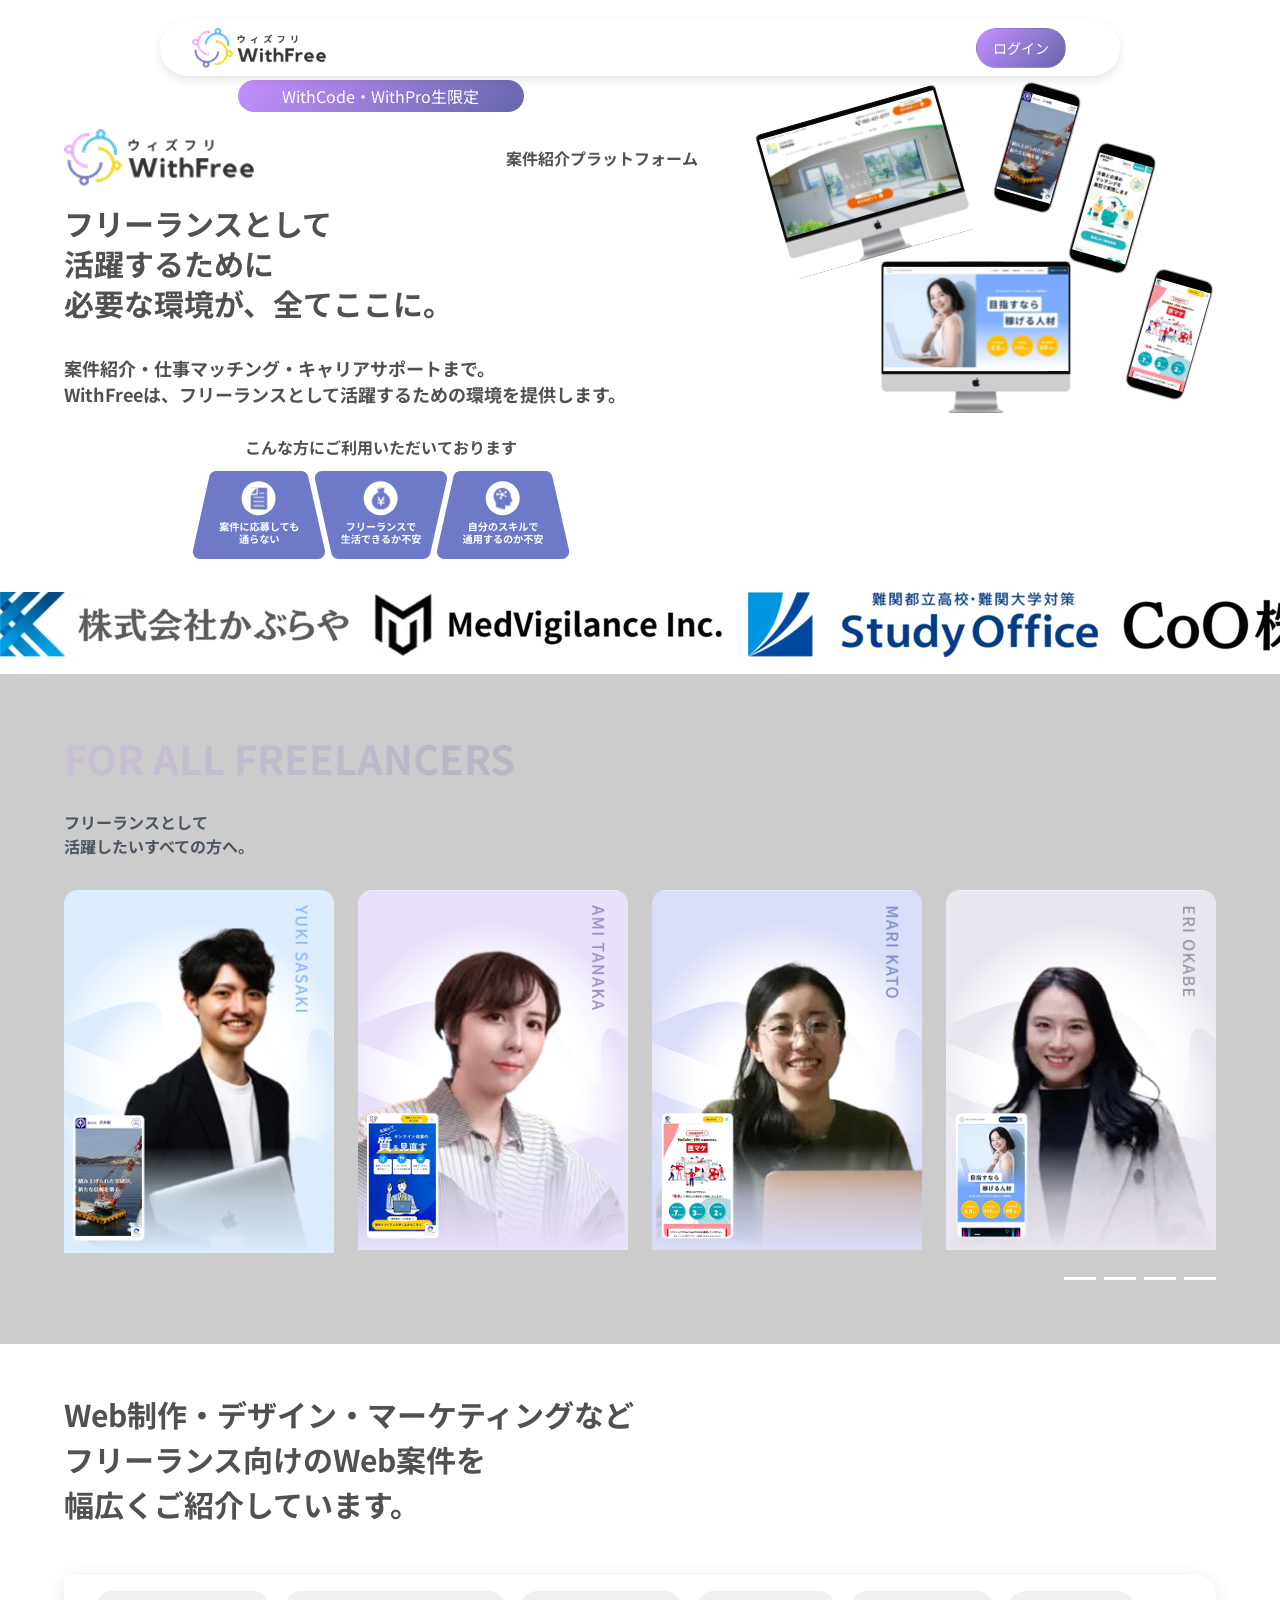
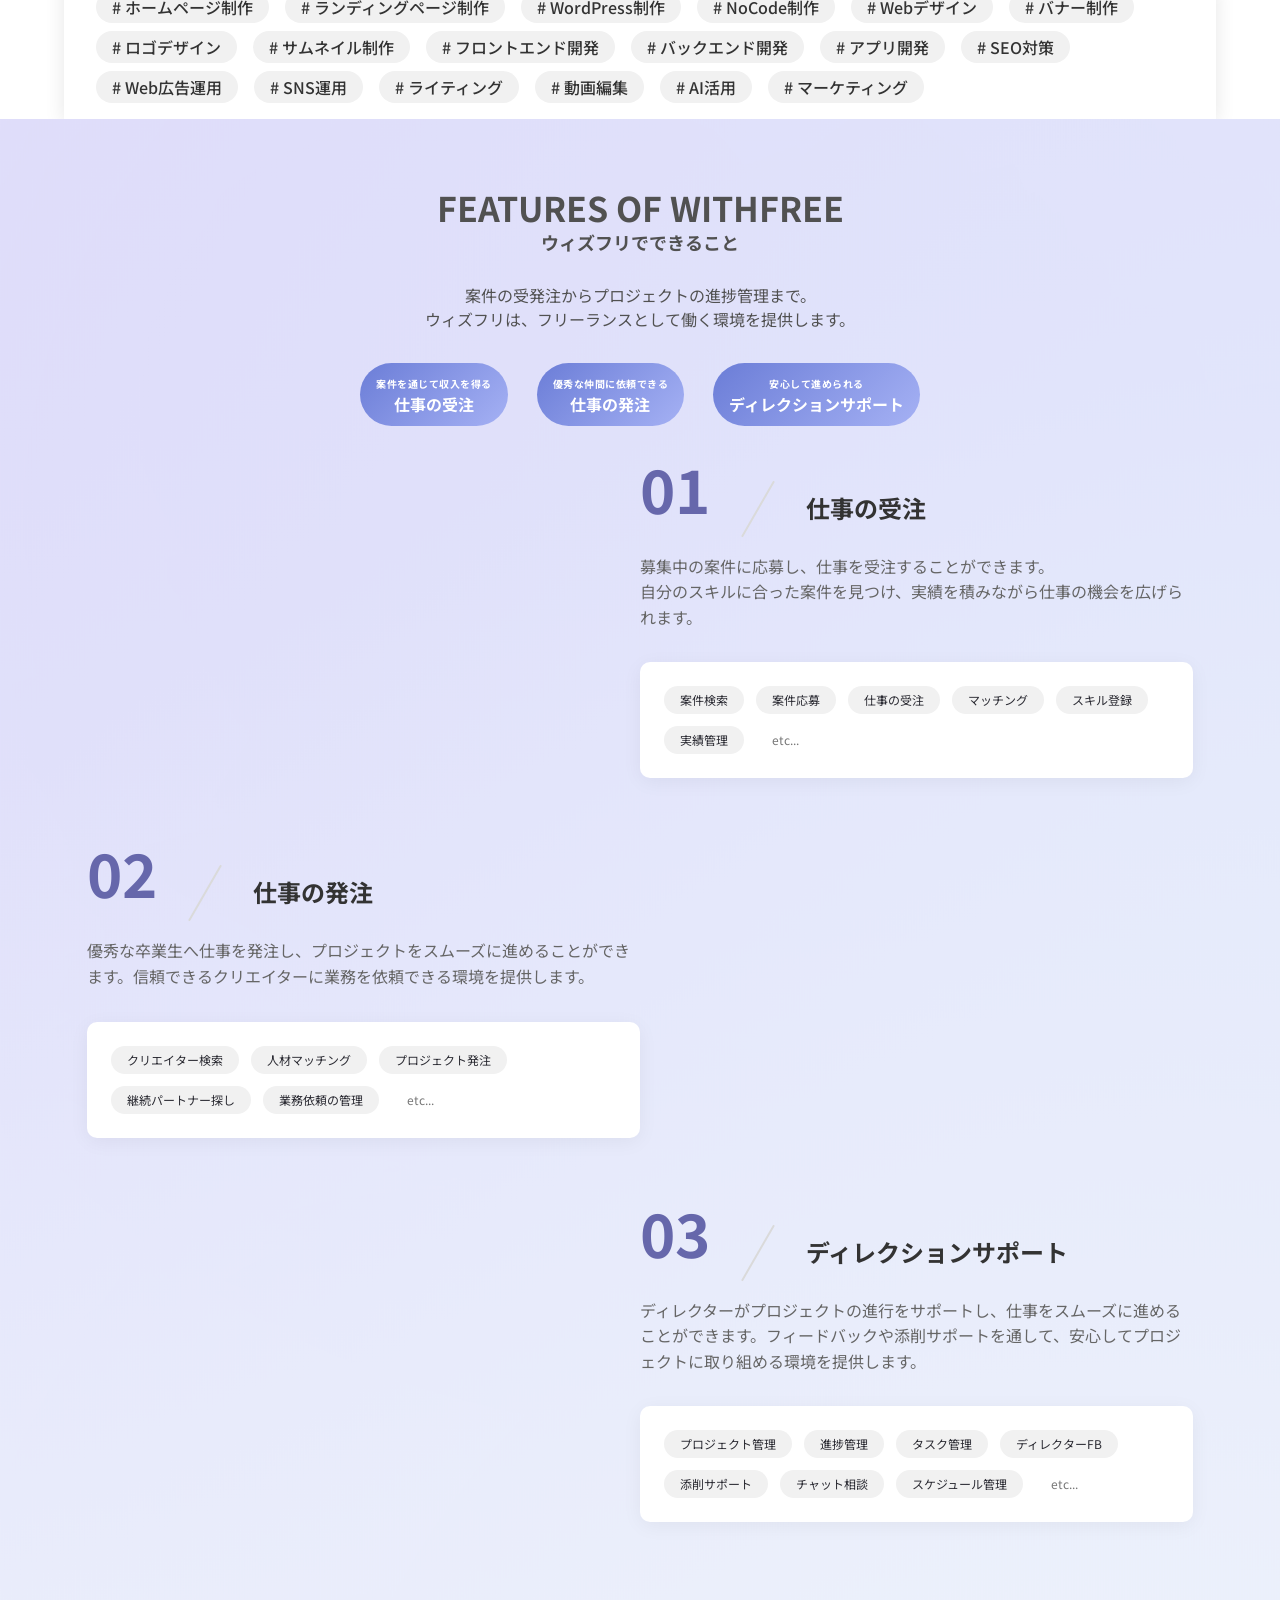
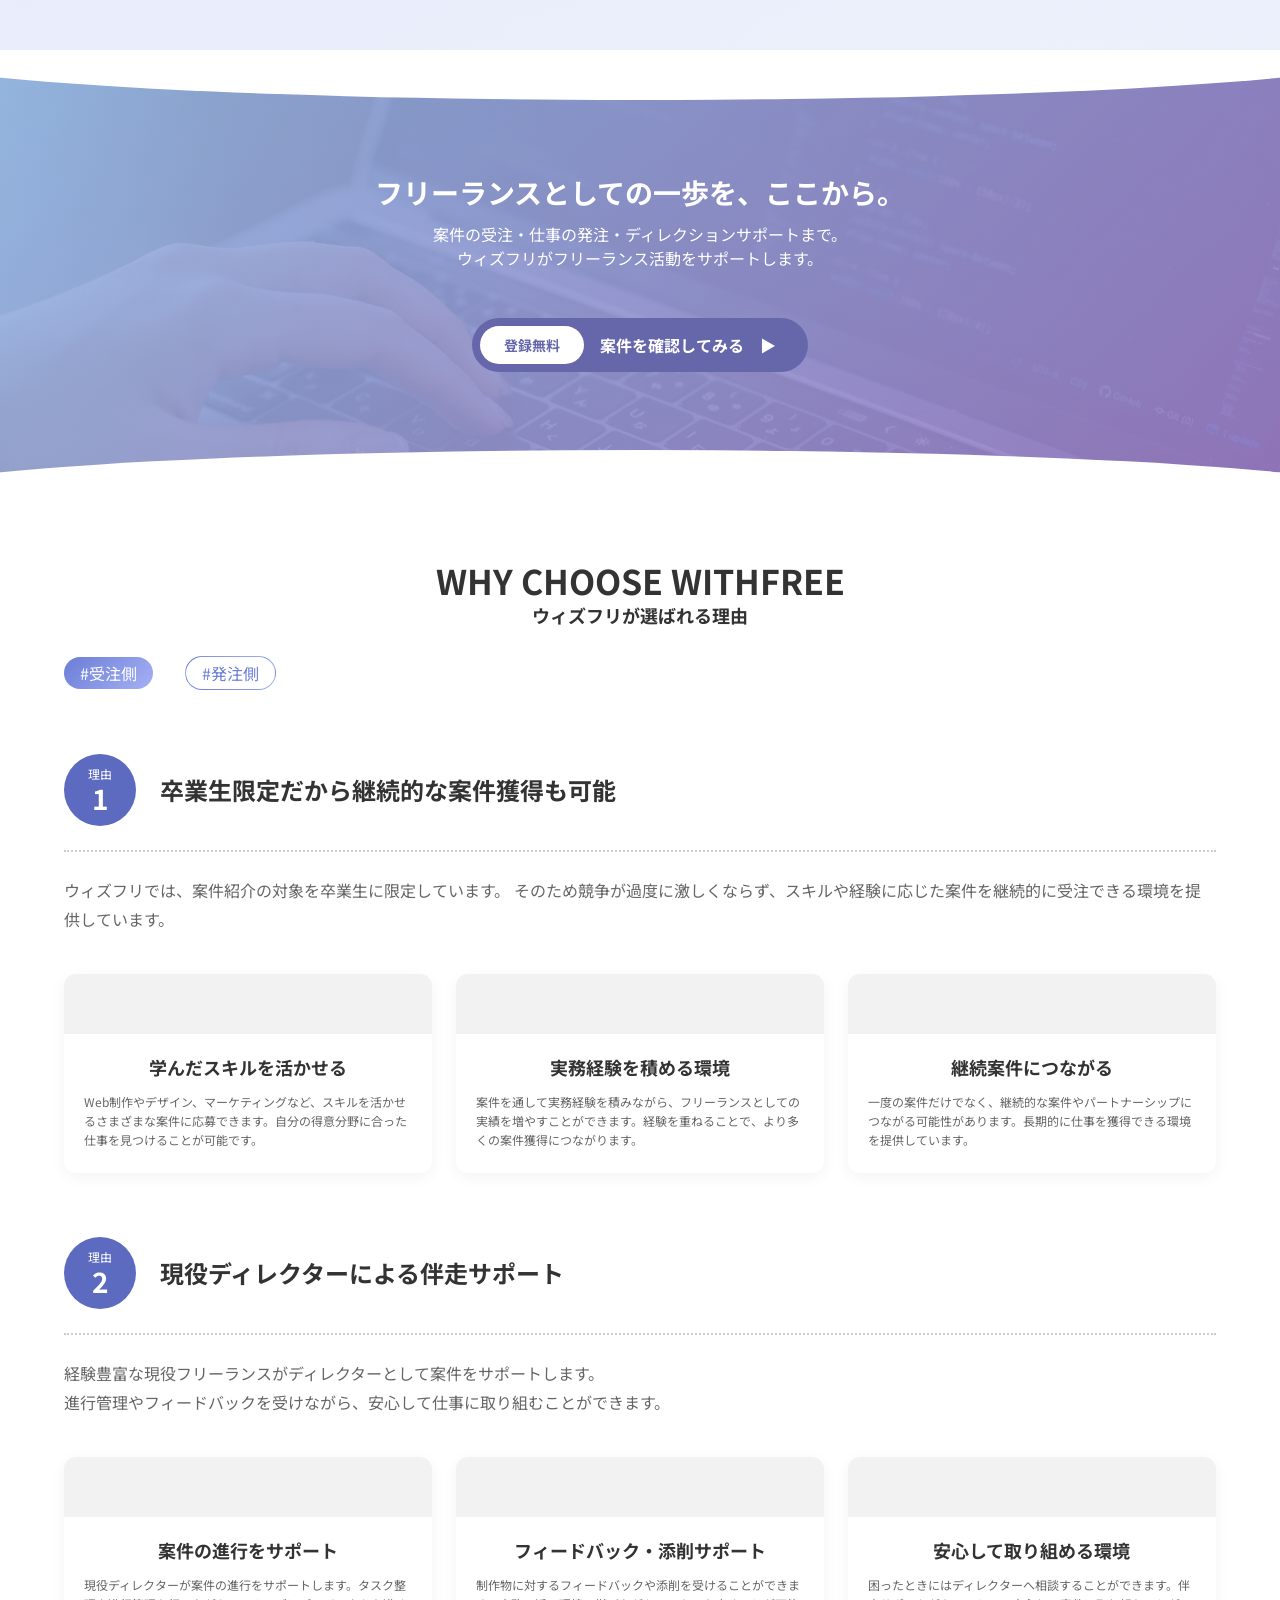
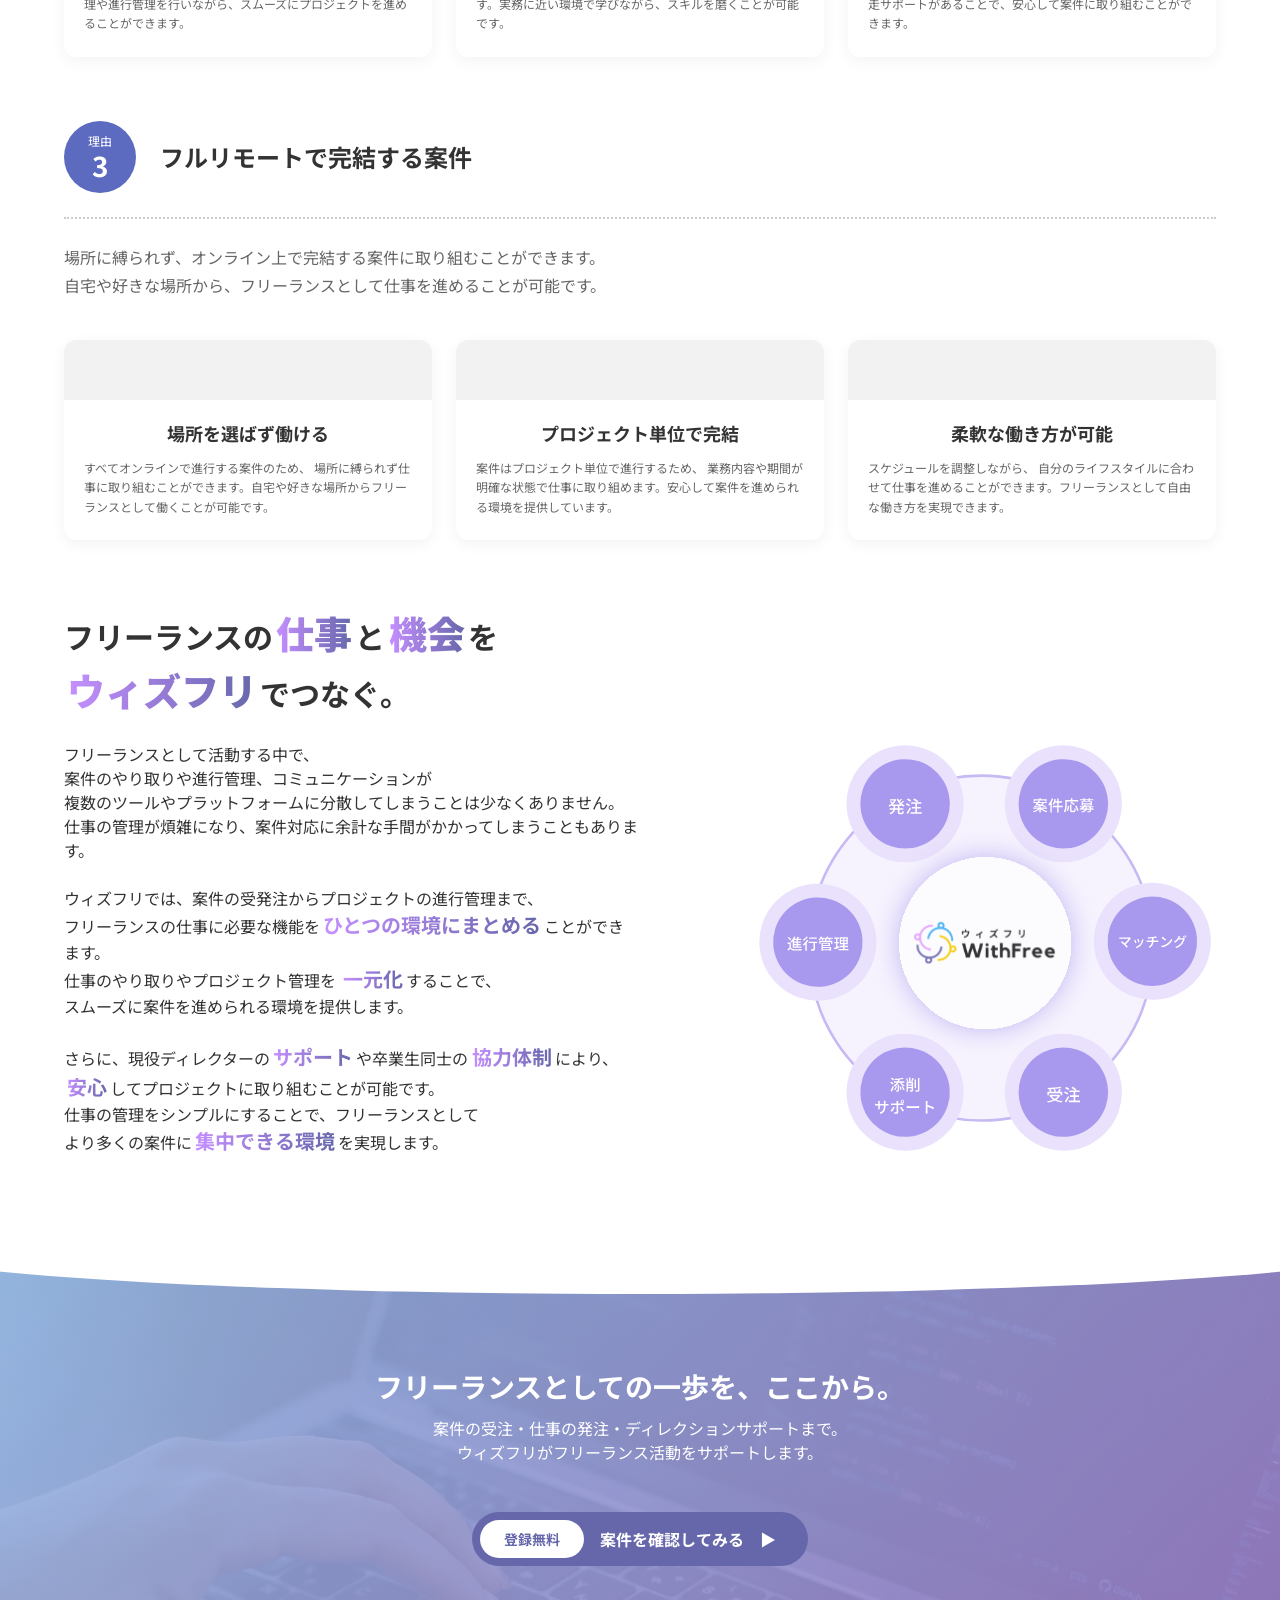
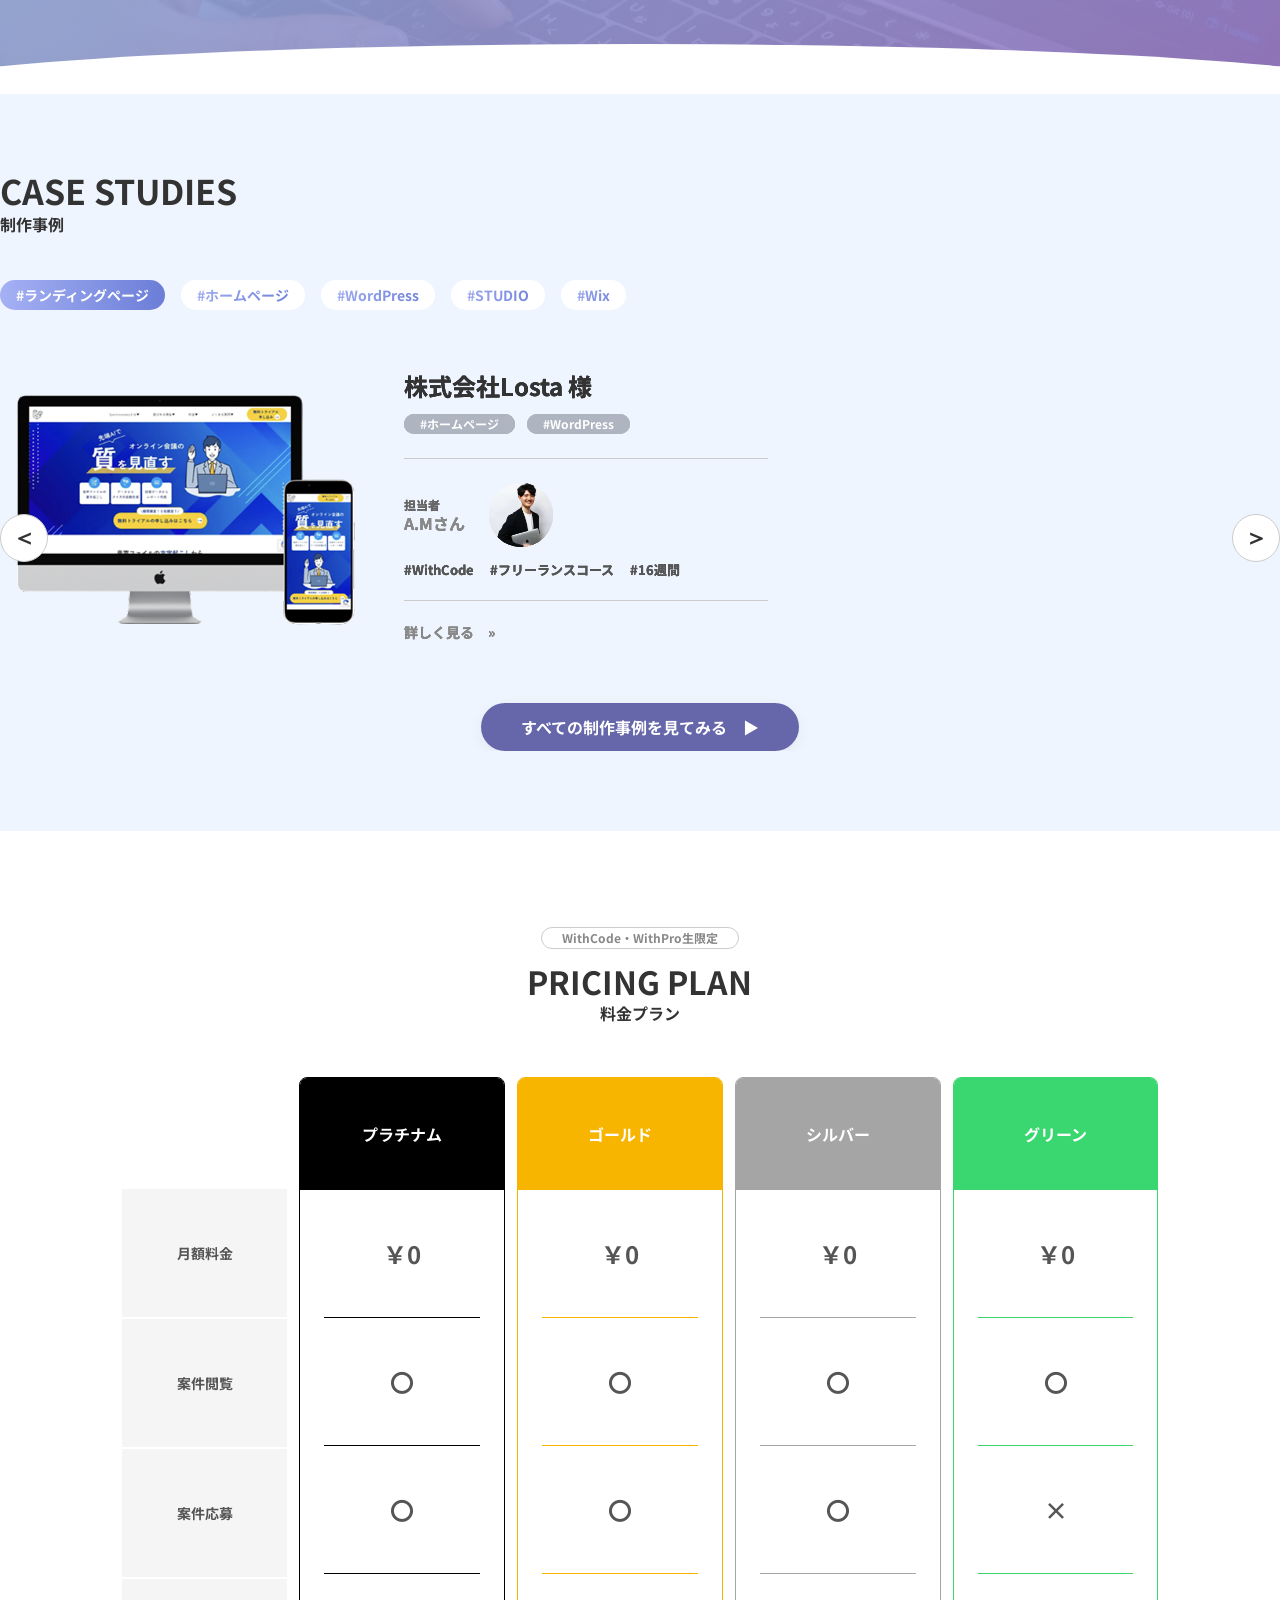
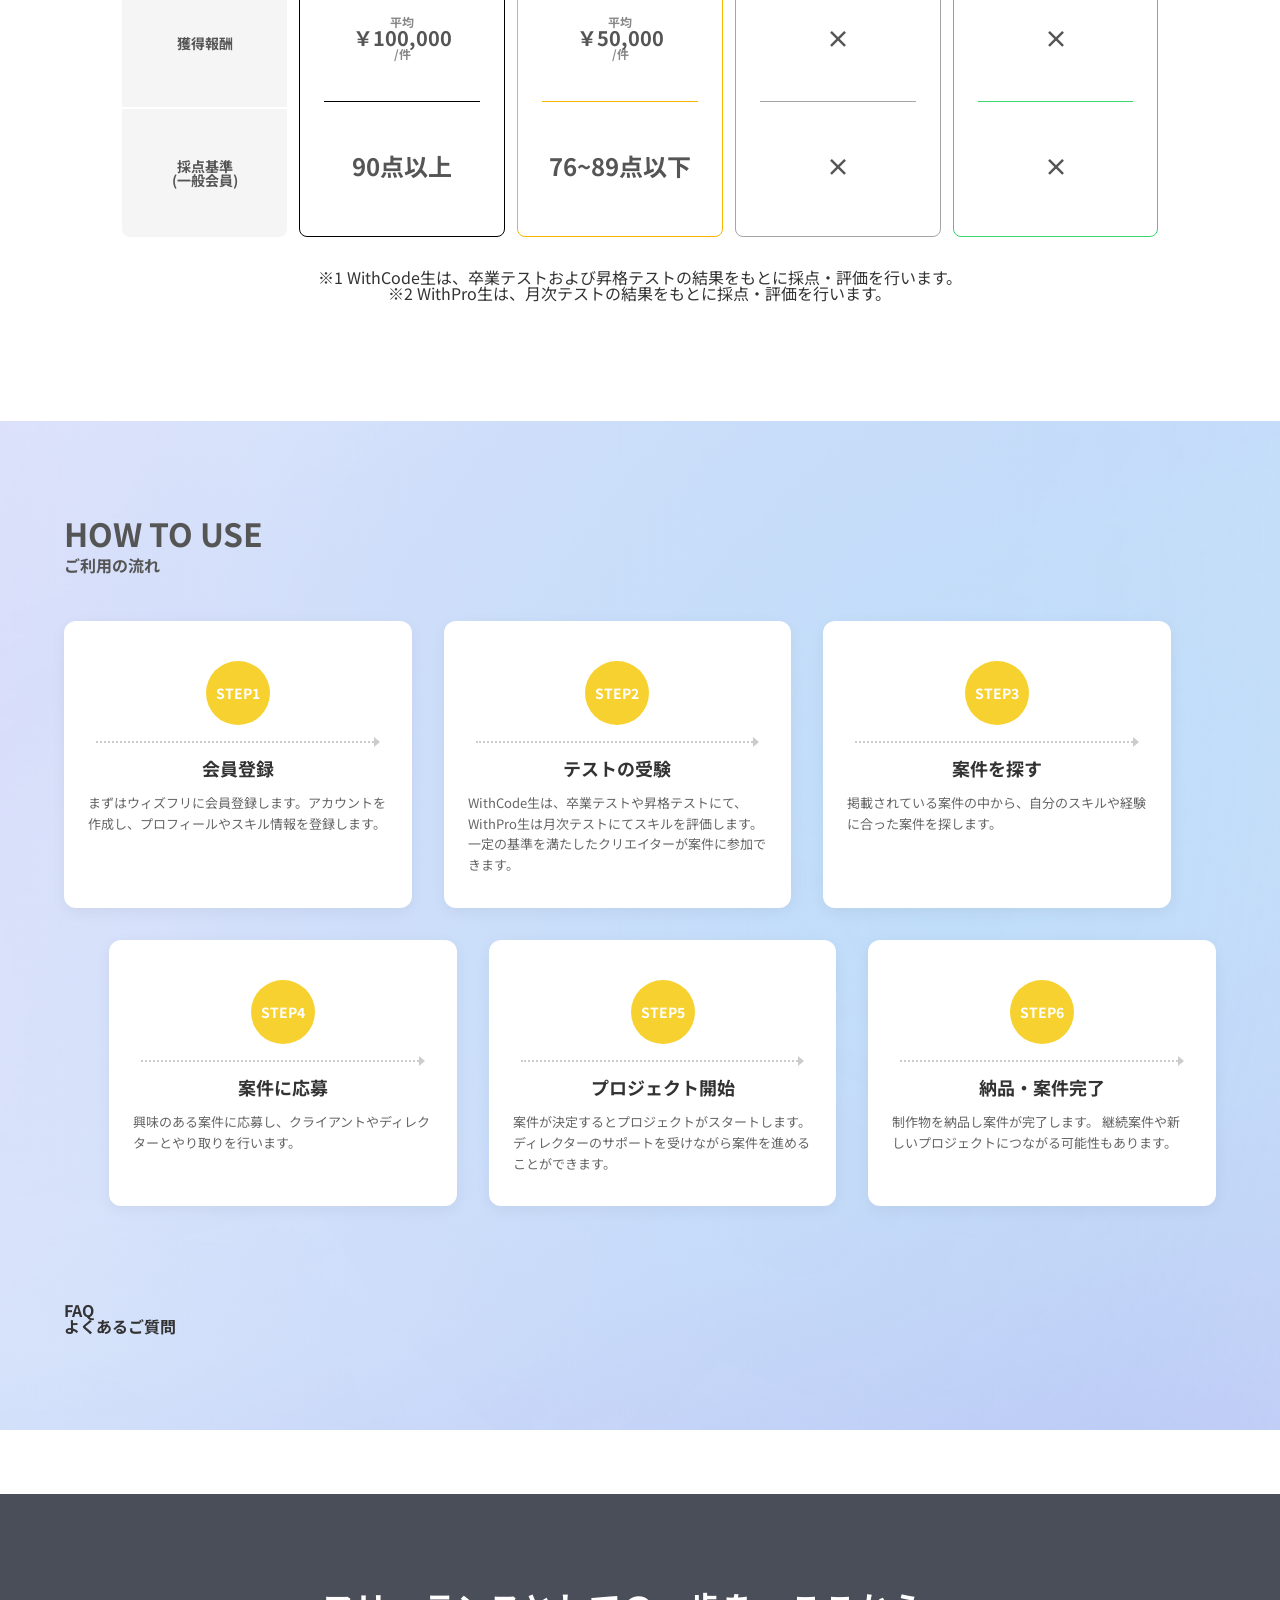
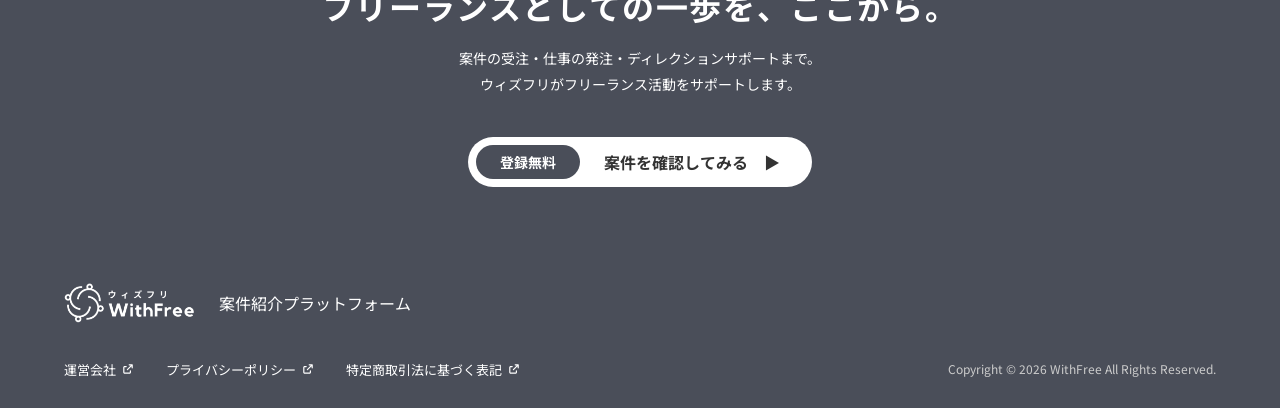
==== commit b25047ca: "footer調整前" ====
--- a/index.html
+++ b/index.html
@@ -692,59 +692,57 @@
               <h3 class="top-pricingplan_wrapper_heading_sub">料金プラン</h3>
             </div>
               <div class="scroll">
-                <table class="top-pricingplan_wrapper_table">
-                  <tr>
-                    <th class="none"></th>
-                    <th class="gre">グリーン</th>
-                    <th class="sil">シルバー</th>
-                    <th class="gol">ゴールド</th>
-                    <th class="pla">プラチナム</th>
-                  </tr>
-                  <tr>
-                    <th>月額料金</th>
-                    <td class="gr">￥0</td>
-                    <td class="si">￥0</td>
-                    <td class="go">￥0</td>
-                    <td class="pl">￥0</td>
-                  </tr>
-                  <tr>
-                    <th>案件閲覧</th>
-                    <td class="gr">〇</td>
-                    <td class="si">〇</td>
-                    <td class="go">〇</td>
-                    <td class="pl">〇</td>
-                  </tr>
-                  <tr>
-                    <th>案件応募</th>
-                    <td class="gr">×</td>
-                    <td class="si">〇</td>
-                    <td class="go">〇</td>
-                    <td class="pl">〇</td>
-                  </tr>
-                  <tr>
-                    <th>獲得報酬</th>
-                    <td class="gr">×</td>
-                    <td class="si">×</td>
-                    <td class="go small">
-                      <span>￥50,000/件<br />+ 保守費 ￥5,000/件</span>
-                    </td>
-                    <td class="pl small">
-                      <span>￥100,000/件<br />+ 保守費 ￥5,000/件</span>
-                    </td>
-                  </tr>
-                  <tr>
-                    <th>採点基準<br />(一般会員)</th>
-                    <td class="gr bottom">×</td>
-                    <td class="si bottom">指定なし</td>
-                    <td class="go bottom">76~89点</td>
-                    <td class="pl bottom">90点以上</td>
-                  </tr>
-                </table>
+                <div class="top-pricingplan_wrapper_cards">
+                  
+                  <ul class="plan_column plan_labels">
+                    <li class="header_cell none"></li>
+                    <li>月額料金</li>
+                    <li>案件閲覧</li>
+                    <li>案件応募</li>
+                    <li>獲得報酬</li>
+                    <li>採点基準<br />(一般会員)</li>
+                  </ul>
+
+                  <ul class="plan_column plan_platinum">
+                    <li class="header_cell">プラチナム</li>
+                    <li>￥0</li>
+                    <li>〇</li>
+                    <li>〇</li>
+                    <li class="small"><span>平均</span> ￥100,000 <span>/件</span></li>
+                    <li>90点以上</li>
+                  </ul>
+
+                  <ul class="plan_column plan_gold">
+                    <li class="header_cell">ゴールド</li>
+                    <li>￥0</li>
+                    <li>〇</li>
+                    <li>〇</li>
+                    <li class="small"><span>平均</span> ￥50,000 <span>/件</span></li>
+                    <li>76~89点以下</li>
+                  </ul>
+
+                  <ul class="plan_column plan_silver">
+                    <li class="header_cell">シルバー</li>
+                    <li>￥0</li>
+                    <li>〇</li>
+                    <li>〇</li>
+                    <li>×</li>
+                    <li>×</li>
+                  </ul>
+                  <ul class="plan_column plan_green">
+                    <li class="header_cell">グリーン</li>
+                    <li>￥0</li>
+                    <li>〇</li>
+                    <li>×</li>
+                    <li>×</li>
+                    <li>×</li>
+                  </ul>
+                </div>
                 <p class="note">
-                  ※1 WithCode生限定の非公開案件もご紹介しています。
+                  ※1 WithCode生は、卒業テストおよび昇格テストの結果をもとに採点・評価を行います。
                 </p>
                 <p class="note">
-                  ※2 一般会員様は提出いただくポートフォリオにて採点します。
+                  ※2 WithPro生は、月次テストの結果をもとに採点・評価を行います。
                 </p>
               </div>
             </div>
@@ -828,8 +826,11 @@
               </div>
             </div>
             <div class="top-support_wrapper_faq">
-              <!-- ※過去のものを参考にする -->
-            </div>
+                         <div class="top-support_wrapper_faq_heading">
+              <h3 class="top-support_wrapper_faq_heading_main">FAQ</h3>
+              <h3 class="top-support_wrapper_faq_heading_sub">よくあるご質問</h3>
+            </div>
+            <!-- </div> -->
           </div>
         </section>
         <footer>
@@ -844,19 +845,19 @@
               </div>
             </div>
             <div class="footer-wrapper_info">
-              <img src="" />
+              <img src="./img/ロゴ_ウィズフリ.svg" />
               <h6>案件紹介プラットフォーム</h6>
             </div>
             <div class="footer-wrapper_bottom">
               <ul>
                 <li>
-                  <a>運営会社 <img src="" /></a>
+                  <a>運営会社 <img src="./img/icon_arrow.svg" /></a>
                 </li>
                 <li>
-                  <a>プライバシーポリシー <img src="" /></a>
+                  <a>プライバシーポリシー <img src="./img/icon_arrow.svg" /></a>
                 </li>
                 <li>
-                  <a>特定商取引法に基づく表記 <img src="" /></a>
+                  <a>特定商取引法に基づく表記 <img src="./img/icon_arrow.svg" /></a>
                 </li>
               </ul>
               <h6>Copyright © 2026 WithFree All Rights Reserved.</h6>
--- a/css/style.css
+++ b/css/style.css
@@ -1857,6 +1857,256 @@
 .page-top main article #top-casestudies .top-casestudies_wrapper .top-casestudies_wrapper_button h3:hover {
   opacity: 0.8;
 }
+.page-top main article #top-pricingplan {
+  width: 90%;
+  margin: 0 auto;
+  padding: 6rem 0;
+  text-align: center;
+  color: #333333;
+}
+.page-top main article #top-pricingplan .top-pricingplan_wrapper {
+  width: 90%;
+  margin: 0 auto;
+  /* ▼ 見出し周りのスタイル ▼ */
+}
+.page-top main article #top-pricingplan .top-pricingplan_wrapper .top-pricingplan_wrapper_heading {
+  margin-bottom: 3rem;
+}
+.page-top main article #top-pricingplan .top-pricingplan_wrapper .top-pricingplan_wrapper_heading p {
+  display: inline-block;
+  border: 1px solid #cccccc;
+  border-radius: 50px;
+  padding: 4px 20px;
+  font-size: 12px;
+  font-weight: bold;
+  color: #888888;
+  margin-bottom: 1rem;
+}
+.page-top main article #top-pricingplan .top-pricingplan_wrapper .top-pricingplan_wrapper_heading .top-pricingplan_wrapper_heading_main {
+  font-size: 32px;
+  font-weight: bold;
+  margin: 0 0 0.5rem 0;
+}
+.page-top main article #top-pricingplan .top-pricingplan_wrapper .top-pricingplan_wrapper_heading .top-pricingplan_wrapper_heading_sub {
+  font-size: 16px;
+  font-weight: bold;
+  margin: 0;
+}
+.page-top main article #top-pricingplan .top-pricingplan_wrapper {
+  /* ▼ マホ版レスポンシブ：横スクロール*/
+}
+.page-top main article #top-pricingplan .top-pricingplan_wrapper .scroll {
+  width: 100%;
+  overflow-x: auto;
+  -webkit-overflow-scrolling: touch;
+  padding: 0.5rem 0 1.5rem;
+}
+.page-top main article #top-pricingplan .top-pricingplan_wrapper {
+  /* ▼ ② 新しい Flexbox レイアウト ▼ */
+}
+.page-top main article #top-pricingplan .top-pricingplan_wrapper .top-pricingplan_wrapper_cards {
+  display: flex;
+  gap: 12px; /* ★ここがプラン間の「隙間」になります。カンプに合わせて調整OK！ */
+  width: 100%;
+  min-width: 800px; /* スクロールさせるための最低幅 */
+  margin: 0 auto 2rem;
+  /* --- 各プランの列（共通） --- */
+}
+.page-top main article #top-pricingplan .top-pricingplan_wrapper .top-pricingplan_wrapper_cards .plan_column {
+  display: flex;
+  flex-direction: column;
+  list-style: none;
+  padding: 0;
+  margin: 0;
+  border-radius: 8px; /* 列全体の角を丸くする */
+  overflow: hidden; /* 角丸からはみ出た部分を隠す */
+  background-color: #ffffff;
+  /* プランの列（右4つ）は同じ幅にする */
+}
+.page-top main article #top-pricingplan .top-pricingplan_wrapper .top-pricingplan_wrapper_cards .plan_column:not(.plan_labels) {
+  flex: 1; /* 残りの幅を均等に分ける */
+  /* ★ここで列を囲う枠線を指定 */
+  border: 1px solid transparent; /* 初期値は透明 */
+}
+.page-top main article #top-pricingplan .top-pricingplan_wrapper .top-pricingplan_wrapper_cards .plan_column {
+  /* 項目名（左端）の列だけ少し細くする */
+}
+.page-top main article #top-pricingplan .top-pricingplan_wrapper .top-pricingplan_wrapper_cards .plan_column.plan_labels {
+  width: 16%;
+  flex-shrink: 0;
+  background-color: transparent;
+}
+.page-top main article #top-pricingplan .top-pricingplan_wrapper .top-pricingplan_wrapper_cards .plan_column.plan_labels li {
+  background-color: #f5f5f5;
+  font-size: 14px;
+  border-right: none;
+  border-left: none;
+  border-bottom: 2px solid #ffffff;
+}
+.page-top main article #top-pricingplan .top-pricingplan_wrapper .top-pricingplan_wrapper_cards .plan_column.plan_labels li:last-child {
+  border-bottom: none;
+}
+.page-top main article #top-pricingplan .top-pricingplan_wrapper .top-pricingplan_wrapper_cards .plan_column {
+  /* --- セル（li）の共通スタイル --- */
+}
+.page-top main article #top-pricingplan .top-pricingplan_wrapper .top-pricingplan_wrapper_cards .plan_column li {
+  display: flex;
+  align-items: center;
+  justify-content: center;
+  text-align: center;
+  padding: 1.5rem 1rem;
+  font-size: 24px;
+  font-weight: bold;
+  color: #555555;
+  /* 各セルの下線を引く（一番下は引かない） */
+  min-height: 80px; /* セルの高さが揃うように最低値を設定 */
+}
+.page-top main article #top-pricingplan .top-pricingplan_wrapper .top-pricingplan_wrapper_cards .plan_column li:last-child {
+  border-bottom: none;
+}
+.page-top main article #top-pricingplan .top-pricingplan_wrapper .top-pricingplan_wrapper_cards .plan_column li.header_cell {
+  color: #ffffff;
+  font-size: 16px;
+  padding: 1rem;
+  border-bottom: none;
+}
+.page-top main article #top-pricingplan .top-pricingplan_wrapper .top-pricingplan_wrapper_cards .plan_column li.header_cell.none {
+  background-color: transparent;
+}
+.page-top main article #top-pricingplan .top-pricingplan_wrapper .top-pricingplan_wrapper_cards .plan_column li {
+  /* 獲得報酬などの小さいテキスト */
+}
+.page-top main article #top-pricingplan .top-pricingplan_wrapper .top-pricingplan_wrapper_cards .plan_column li.small {
+  font-size: 20px;
+  flex-direction: column; /* 縦並びにする場合 */
+}
+.page-top main article #top-pricingplan .top-pricingplan_wrapper .top-pricingplan_wrapper_cards .plan_column li.small span {
+  font-size: 12px;
+  color: #888888;
+  margin: 0 4px;
+}
+.page-top main article #top-pricingplan .top-pricingplan_wrapper .top-pricingplan_wrapper_cards .plan_column {
+  /* --- 各プラン個別のテーマカラーと枠線設定 --- */
+  /* プラチナム（黒） */
+}
+.page-top main article #top-pricingplan .top-pricingplan_wrapper .top-pricingplan_wrapper_cards .plan_column.plan_platinum {
+  border: 1px solid #000000;
+  border-radius: 8px;
+  overflow: hidden;
+}
+.page-top main article #top-pricingplan .top-pricingplan_wrapper .top-pricingplan_wrapper_cards .plan_column.plan_platinum .header_cell {
+  background-color: #000000;
+  color: #ffffff; /* 見出しの文字色を白に */
+}
+.page-top main article #top-pricingplan .top-pricingplan_wrapper .top-pricingplan_wrapper_cards .plan_column.plan_platinum li {
+  position: relative;
+}
+.page-top main article #top-pricingplan .top-pricingplan_wrapper .top-pricingplan_wrapper_cards .plan_column.plan_platinum li::after {
+  content: "";
+  position: absolute;
+  bottom: 0;
+  left: 1.5rem;
+  right: 1.5rem;
+  border-bottom: 1px solid #000000;
+}
+.page-top main article #top-pricingplan .top-pricingplan_wrapper .top-pricingplan_wrapper_cards .plan_column.plan_platinum li.header_cell::after, .page-top main article #top-pricingplan .top-pricingplan_wrapper .top-pricingplan_wrapper_cards .plan_column.plan_platinum li:last-child::after {
+  display: none;
+}
+.page-top main article #top-pricingplan .top-pricingplan_wrapper .top-pricingplan_wrapper_cards .plan_column {
+  /* ゴールド（黄色背景・青枠） */
+}
+.page-top main article #top-pricingplan .top-pricingplan_wrapper .top-pricingplan_wrapper_cards .plan_column.plan_gold {
+  /* ▼ 修正1：頭に & を追加！ ▼ */
+  border: 1px solid #f7b500;
+  border-radius: 8px; /* 角丸を追加 */
+  overflow: hidden; /* 角丸の隠しを追加 */
+}
+.page-top main article #top-pricingplan .top-pricingplan_wrapper .top-pricingplan_wrapper_cards .plan_column.plan_gold .header_cell {
+  background-color: #f7b500;
+  color: #ffffff;
+}
+.page-top main article #top-pricingplan .top-pricingplan_wrapper .top-pricingplan_wrapper_cards .plan_column.plan_gold {
+  /* ▼ 追加：プラチナムの横線の仕組みをコピー（色は青） ▼ */
+}
+.page-top main article #top-pricingplan .top-pricingplan_wrapper .top-pricingplan_wrapper_cards .plan_column.plan_gold li {
+  position: relative;
+}
+.page-top main article #top-pricingplan .top-pricingplan_wrapper .top-pricingplan_wrapper_cards .plan_column.plan_gold li::after {
+  content: "";
+  position: absolute;
+  bottom: 0;
+  left: 1.5rem;
+  right: 1.5rem;
+  border-bottom: 1px solid #f7b500;
+}
+.page-top main article #top-pricingplan .top-pricingplan_wrapper .top-pricingplan_wrapper_cards .plan_column.plan_gold li.header_cell::after, .page-top main article #top-pricingplan .top-pricingplan_wrapper .top-pricingplan_wrapper_cards .plan_column.plan_gold li:last-child::after {
+  display: none;
+}
+.page-top main article #top-pricingplan .top-pricingplan_wrapper .top-pricingplan_wrapper_cards .plan_column {
+  /* シルバー */
+}
+.page-top main article #top-pricingplan .top-pricingplan_wrapper .top-pricingplan_wrapper_cards .plan_column.plan_silver {
+  border: 1px solid #a5a5a5;
+  border-radius: 8px;
+  overflow: hidden;
+}
+.page-top main article #top-pricingplan .top-pricingplan_wrapper .top-pricingplan_wrapper_cards .plan_column.plan_silver .header_cell {
+  background-color: #a5a5a5;
+  color: #ffffff;
+}
+.page-top main article #top-pricingplan .top-pricingplan_wrapper .top-pricingplan_wrapper_cards .plan_column.plan_silver {
+  /* ▼ 追加：横線の仕組みをコピー（色はグレー） ▼ */
+}
+.page-top main article #top-pricingplan .top-pricingplan_wrapper .top-pricingplan_wrapper_cards .plan_column.plan_silver li {
+  position: relative;
+}
+.page-top main article #top-pricingplan .top-pricingplan_wrapper .top-pricingplan_wrapper_cards .plan_column.plan_silver li::after {
+  content: "";
+  position: absolute;
+  bottom: 0;
+  left: 1.5rem;
+  right: 1.5rem;
+  border-bottom: 1px solid #a5a5a5;
+}
+.page-top main article #top-pricingplan .top-pricingplan_wrapper .top-pricingplan_wrapper_cards .plan_column.plan_silver li.header_cell::after, .page-top main article #top-pricingplan .top-pricingplan_wrapper .top-pricingplan_wrapper_cards .plan_column.plan_silver li:last-child::after {
+  display: none;
+}
+.page-top main article #top-pricingplan .top-pricingplan_wrapper .top-pricingplan_wrapper_cards .plan_column {
+  /* グリーン（緑） */
+}
+.page-top main article #top-pricingplan .top-pricingplan_wrapper .top-pricingplan_wrapper_cards .plan_column.plan_green {
+  /* ▼ 修正：頭に & を追加し、borderを一括指定に ▼ */
+  border: 1px solid #3ad66f;
+  border-radius: 8px;
+  overflow: hidden;
+}
+.page-top main article #top-pricingplan .top-pricingplan_wrapper .top-pricingplan_wrapper_cards .plan_column.plan_green .header_cell {
+  background-color: #3ad66f;
+  color: #ffffff;
+}
+.page-top main article #top-pricingplan .top-pricingplan_wrapper .top-pricingplan_wrapper_cards .plan_column.plan_green {
+  /* ▼ 追加：横線の仕組みをコピー（色は緑） ▼ */
+}
+.page-top main article #top-pricingplan .top-pricingplan_wrapper .top-pricingplan_wrapper_cards .plan_column.plan_green li {
+  position: relative;
+}
+.page-top main article #top-pricingplan .top-pricingplan_wrapper .top-pricingplan_wrapper_cards .plan_column.plan_green li::after {
+  content: "";
+  position: absolute;
+  bottom: 0;
+  left: 1.5rem;
+  right: 1.5rem;
+  border-bottom: 1px solid #3ad66f;
+}
+.page-top main article #top-pricingplan .top-pricingplan_wrapper .top-pricingplan_wrapper_cards .plan_column.plan_green li.header_cell::after, .page-top main article #top-pricingplan .top-pricingplan_wrapper .top-pricingplan_wrapper_cards .plan_column.plan_green li:last-child::after {
+  display: none;
+}
+.page-top main article #top-pricingplan .top-pricingplan_wrapper .top-pricingplan_wrapper_cards .note {
+  font-size: 11px;
+  color: #888888;
+  text-align: left;
+  margin: 0.25rem 0;
+}
 .page-top main article #top-support {
   padding: 6rem 0;
   background-image: url(/img/support-background.svg);
@@ -1945,3 +2195,127 @@
   text-align: left;
   margin: 0;
 }
+.page-top main article footer {
+  /* カンプの背景色に近いダークグレーを指定（必要に応じて微調整してください） */
+  background-color: #4a4e59;
+  color: #ffffff;
+  padding: 6rem 0 2rem;
+  /* ※もしフッター上部の「ゆるやかなカーブ」を画像で表現する場合は、ここに background-image を追加してください */
+}
+.page-top main article footer .footer-wrapper {
+  width: 90%;
+  margin: 0 auto;
+  /* 赤線の範囲（最大幅）に収めるためのコンテナ */
+  /* ▼ 上部：メッセージとCTAボタンのエリア ▼ */
+}
+.page-top main article footer .footer-wrapper .footer-wrapper_message {
+  text-align: center;
+  margin-bottom: 6rem; /* 下の要素との余白 */
+}
+.page-top main article footer .footer-wrapper .footer-wrapper_message h3 {
+  font-size: 32px;
+  font-weight: bold;
+  letter-spacing: 0.05em;
+  margin: 0 0 1.5rem 0;
+}
+.page-top main article footer .footer-wrapper .footer-wrapper_message p {
+  font-size: 14px;
+  line-height: 1.8;
+  margin: 0;
+}
+.page-top main article footer .footer-wrapper .footer-wrapper_message {
+  /* ボタン全体の設定 */
+}
+.page-top main article footer .footer-wrapper .footer-wrapper_message .top-cta_free_button {
+  display: inline-flex; /* 横並びにしつつ、中身の幅に合わせる */
+  align-items: center;
+  background-color: #ffffff;
+  color: #333333;
+  padding: 8px 32px 8px 8px; /* 左側はバッジが来るので余白を少なめに */
+  border-radius: 50px; /* ピル型（完全な角丸） */
+  margin-top: 2.5rem;
+  cursor: pointer;
+  transition: opacity 0.3s ease;
+}
+.page-top main article footer .footer-wrapper .footer-wrapper_message .top-cta_free_button:hover {
+  opacity: 0.8;
+}
+.page-top main article footer .footer-wrapper .footer-wrapper_message .top-cta_free_button {
+  /* 中の「登録無料」バッジ */
+}
+.page-top main article footer .footer-wrapper .footer-wrapper_message .top-cta_free_button .top-cta_free_button_registration {
+  background-color: #4a4e59;
+  color: #ffffff;
+  font-size: 14px;
+  padding: 10px 24px;
+  border-radius: 50px;
+  margin: 0 24px 0 0; /* 右側のテキストとの余白 */
+}
+.page-top main article footer .footer-wrapper .footer-wrapper_message .top-cta_free_button {
+  /* 「案件を確認してみる ▶」のテキスト */
+}
+.page-top main article footer .footer-wrapper .footer-wrapper_message .top-cta_free_button .top-cta_free_button_serch {
+  font-size: 16px;
+  font-weight: bold;
+  margin: 0;
+}
+.page-top main article footer .footer-wrapper {
+  /* ▼ 中部：ロゴとプラットフォーム名のエリア ▼ */
+}
+.page-top main article footer .footer-wrapper .footer-wrapper_info {
+  display: flex;
+  align-items: center;
+  gap: 1.5rem;
+  margin-bottom: 1.5rem;
+}
+.page-top main article footer .footer-wrapper .footer-wrapper_info img {
+  height: 40px; /* 実際のロゴ画像のサイズに合わせて調整してください */
+  width: auto;
+}
+.page-top main article footer .footer-wrapper .footer-wrapper_info h6 {
+  font-size: 16px;
+  font-weight: normal;
+  margin: 0;
+}
+.page-top main article footer .footer-wrapper {
+  /* ▼ 下部：リンク一覧とコピーライトのエリア ▼ */
+}
+.page-top main article footer .footer-wrapper .footer-wrapper_bottom {
+  display: flex;
+  justify-content: space-between; /* 左右に振り分ける魔法 */
+  align-items: center;
+  flex-wrap: wrap; /* スマホなどで画面が狭くなった時に折り返す */
+  gap: 1rem;
+  padding-top: 1rem;
+}
+.page-top main article footer .footer-wrapper .footer-wrapper_bottom ul {
+  display: flex;
+  align-items: center;
+  gap: 2rem; /* リンク同士の隙間 */
+  list-style: none;
+  padding: 0;
+  margin: 0;
+}
+.page-top main article footer .footer-wrapper .footer-wrapper_bottom ul li a {
+  display: flex;
+  align-items: center;
+  gap: 6px; /* テキストと外部リンクアイコンの隙間 */
+  color: #ffffff;
+  font-size: 13px;
+  text-decoration: none;
+  cursor: pointer;
+  transition: opacity 0.3s ease;
+}
+.page-top main article footer .footer-wrapper .footer-wrapper_bottom ul li a:hover {
+  opacity: 0.7;
+}
+.page-top main article footer .footer-wrapper .footer-wrapper_bottom ul li a img {
+  width: 12px;
+  height: 12px;
+}
+.page-top main article footer .footer-wrapper .footer-wrapper_bottom h6 {
+  font-size: 12px;
+  font-weight: normal;
+  margin: 0;
+  color: #cccccc;
+}
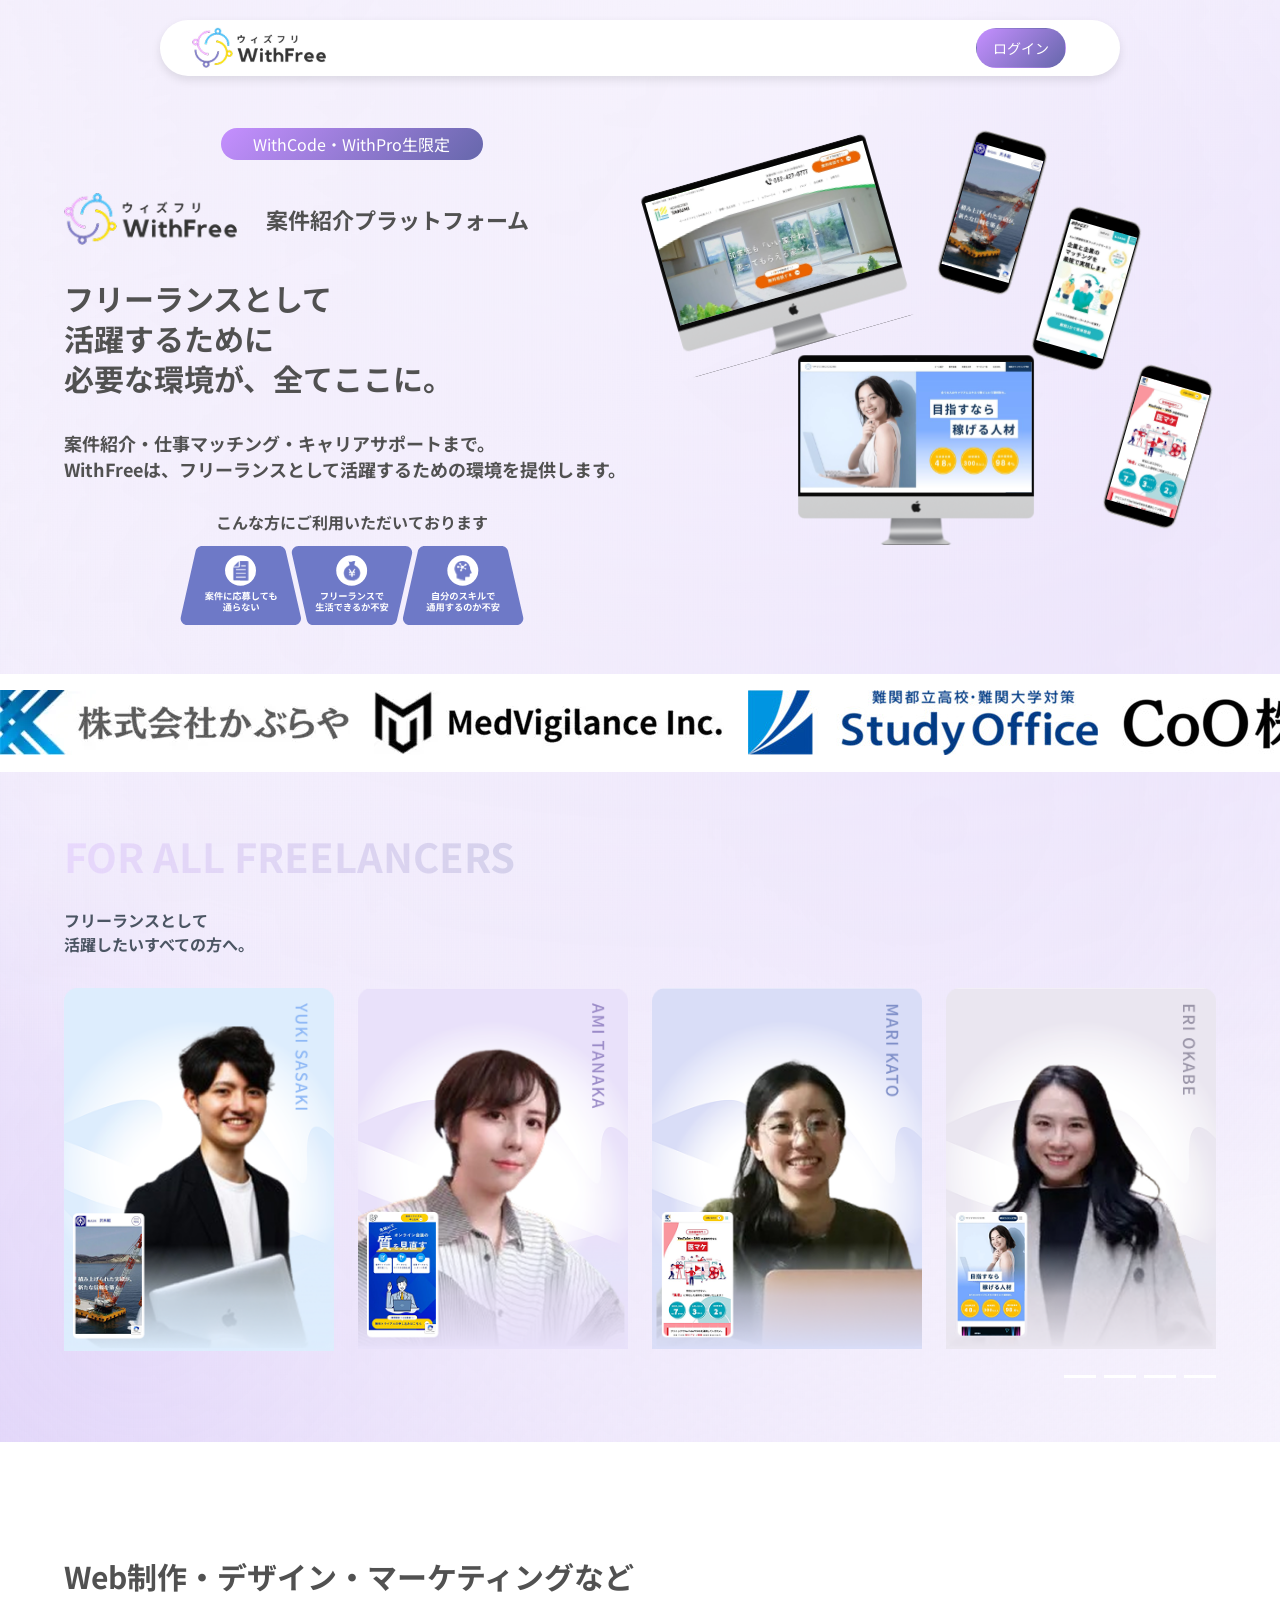
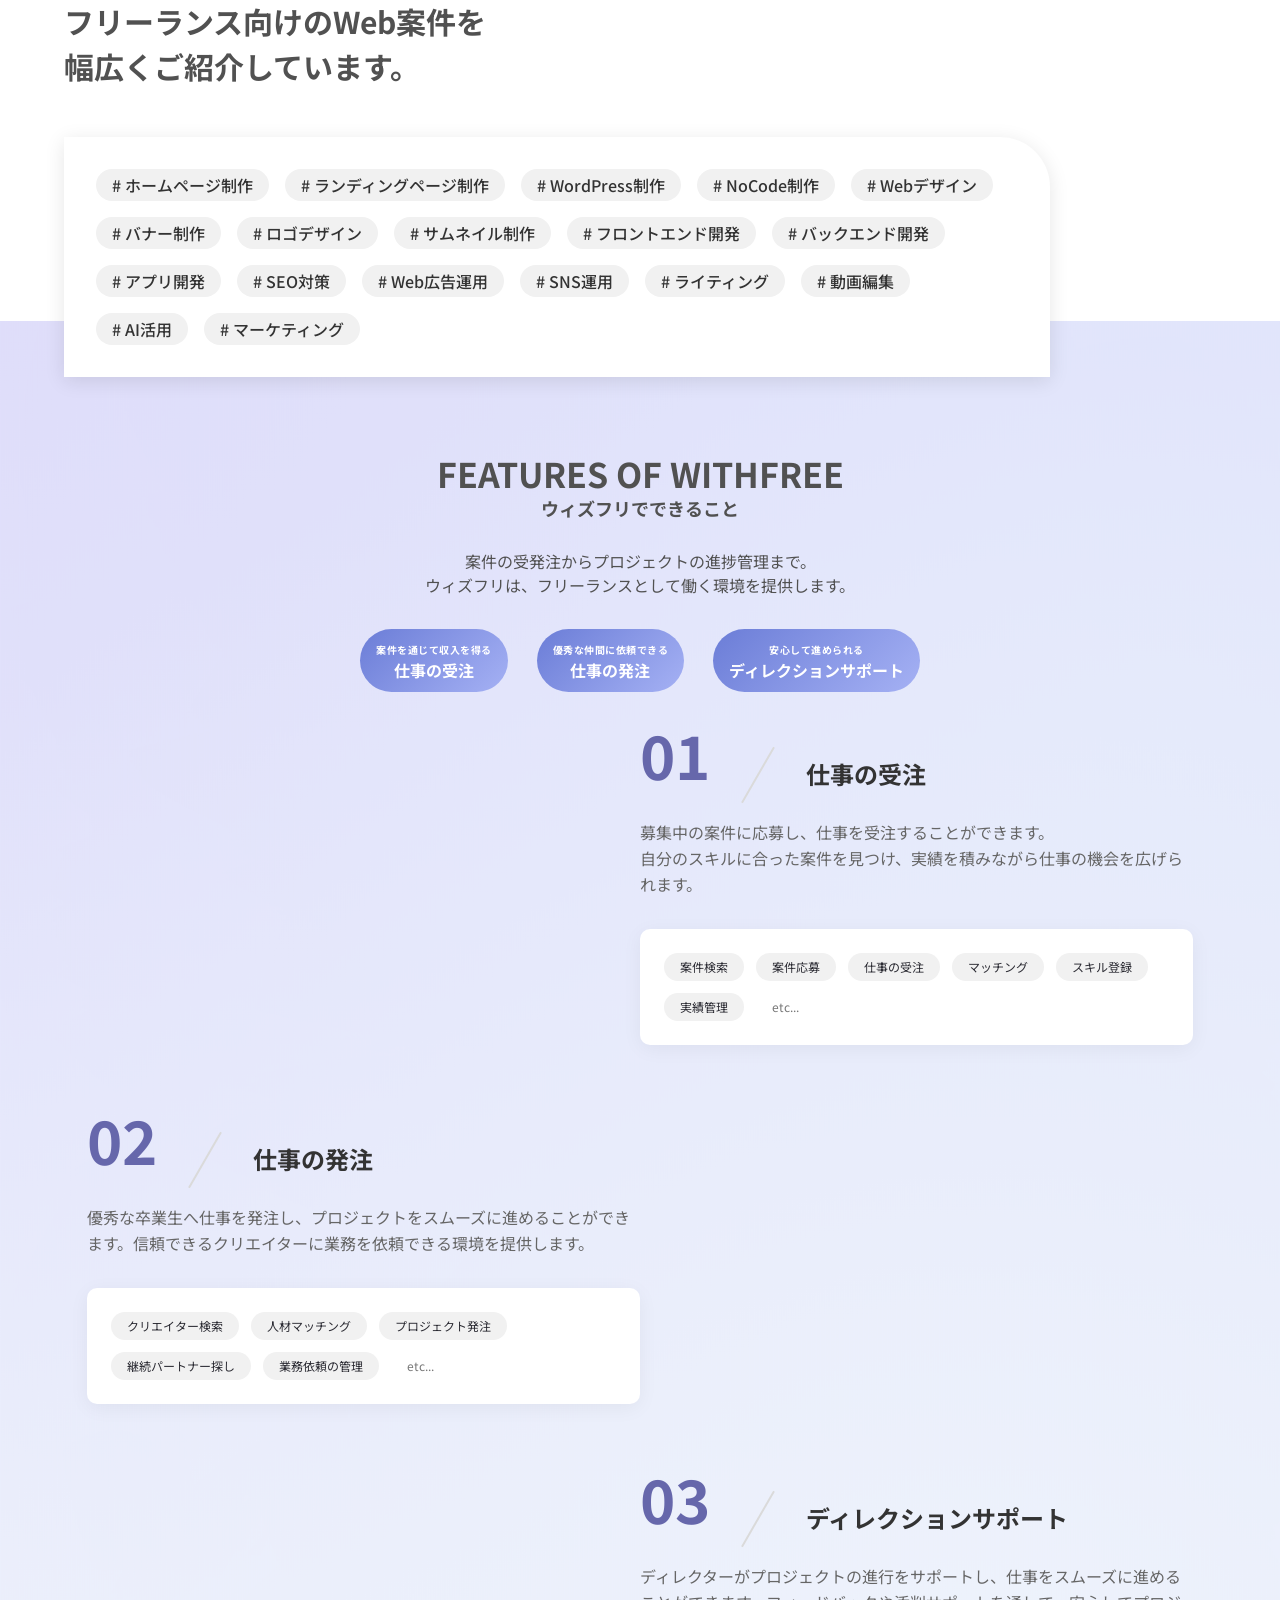
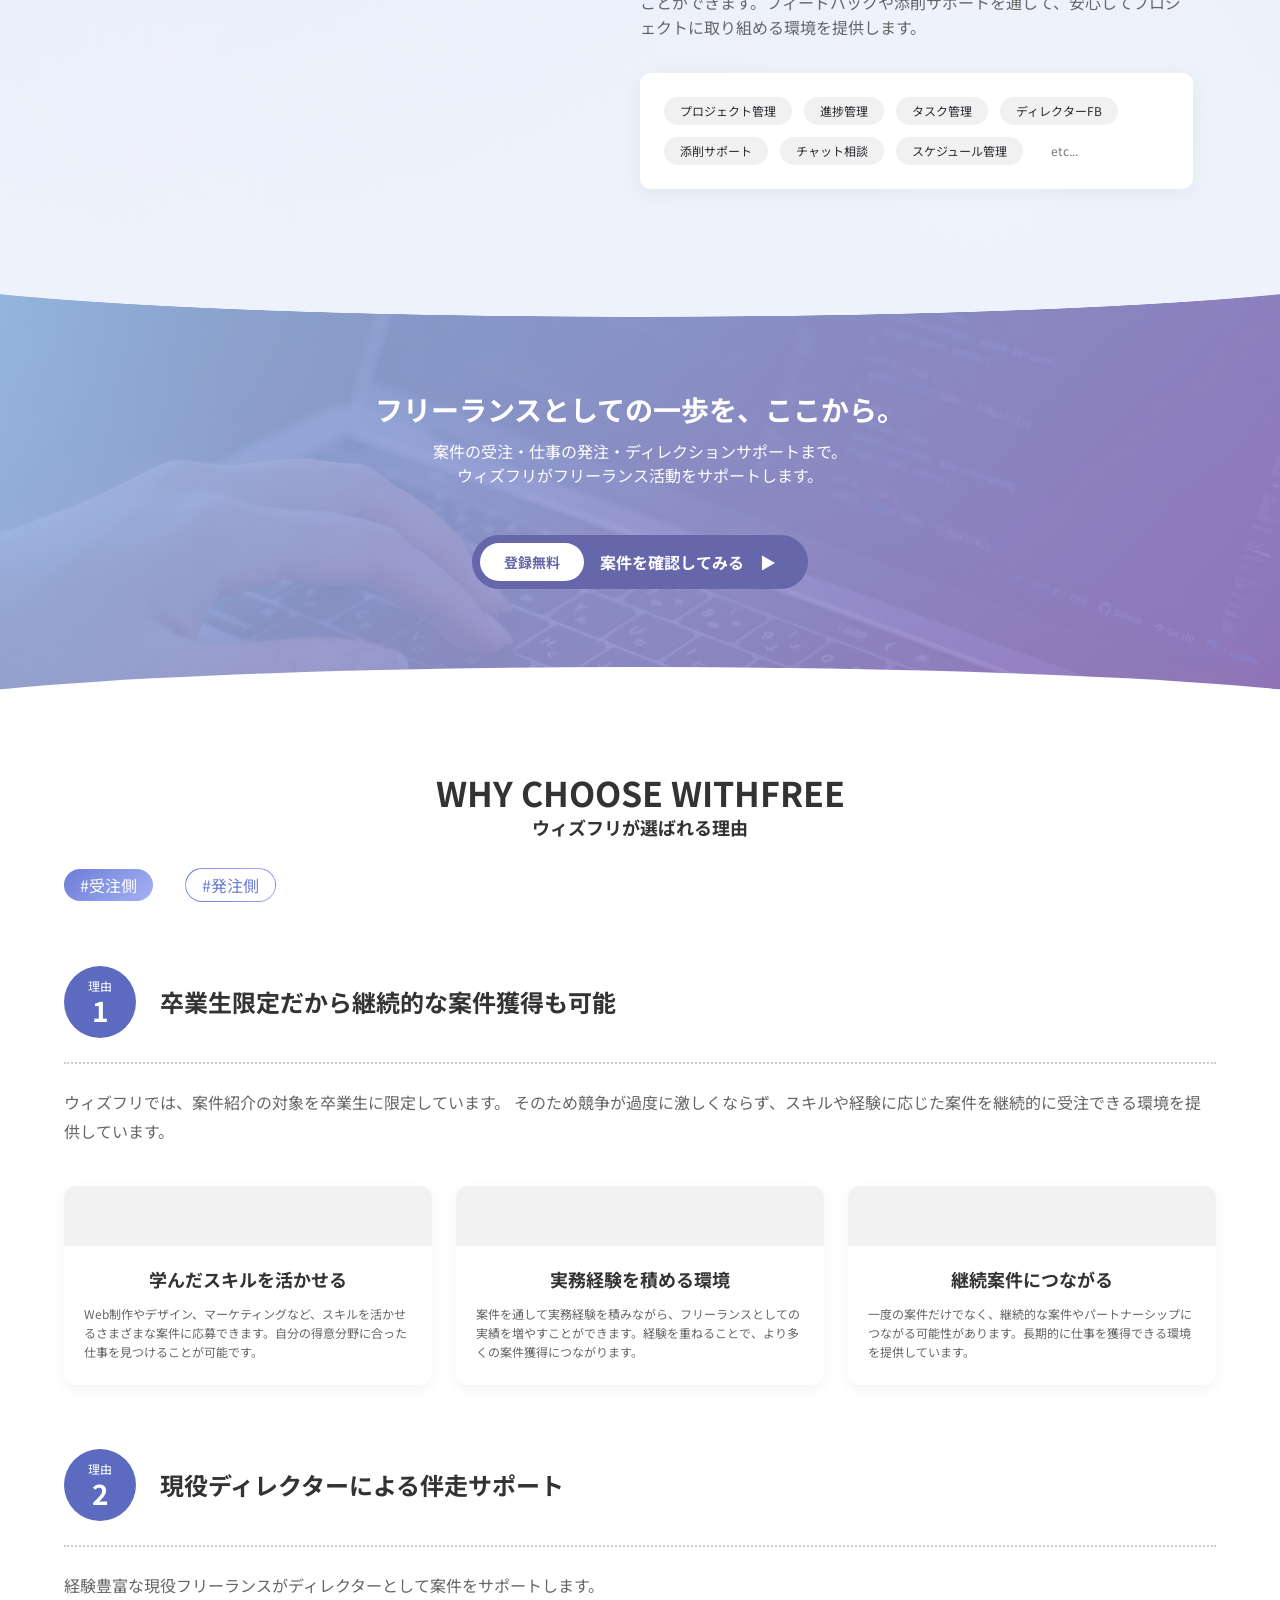
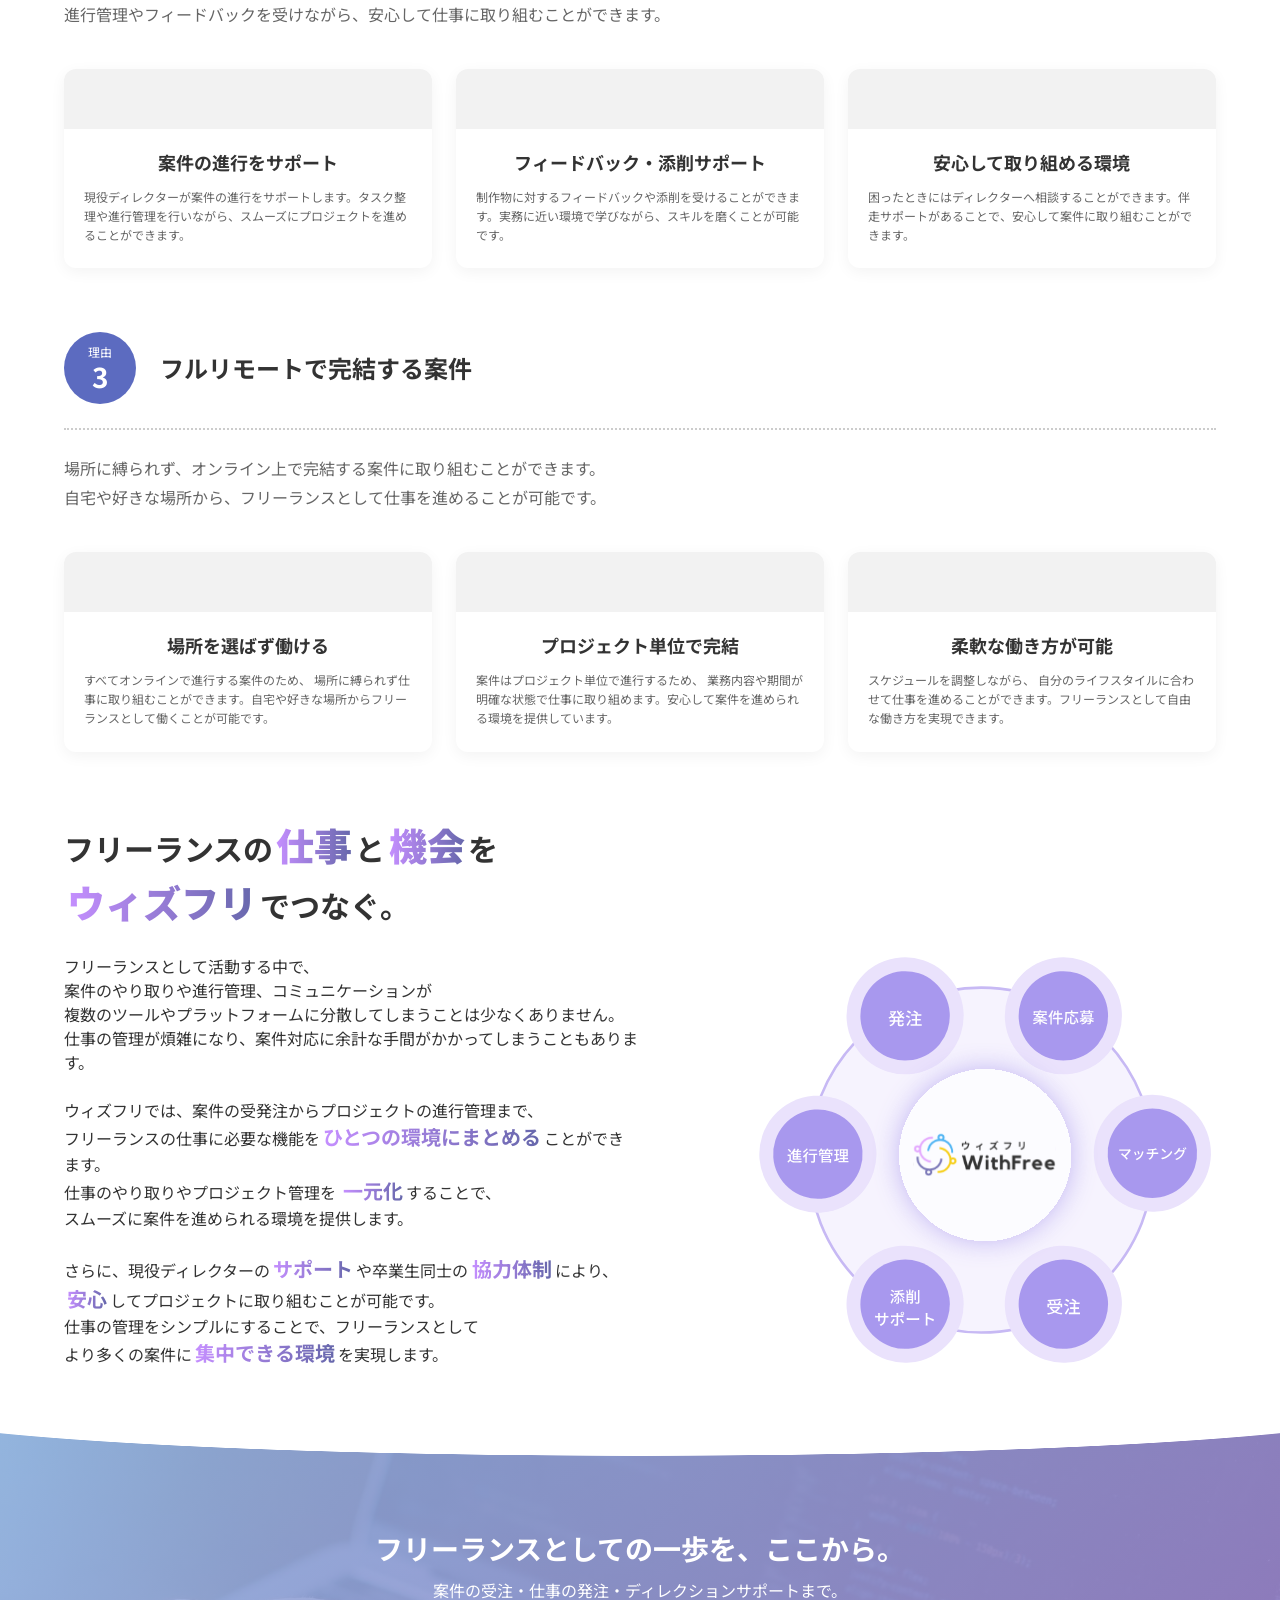
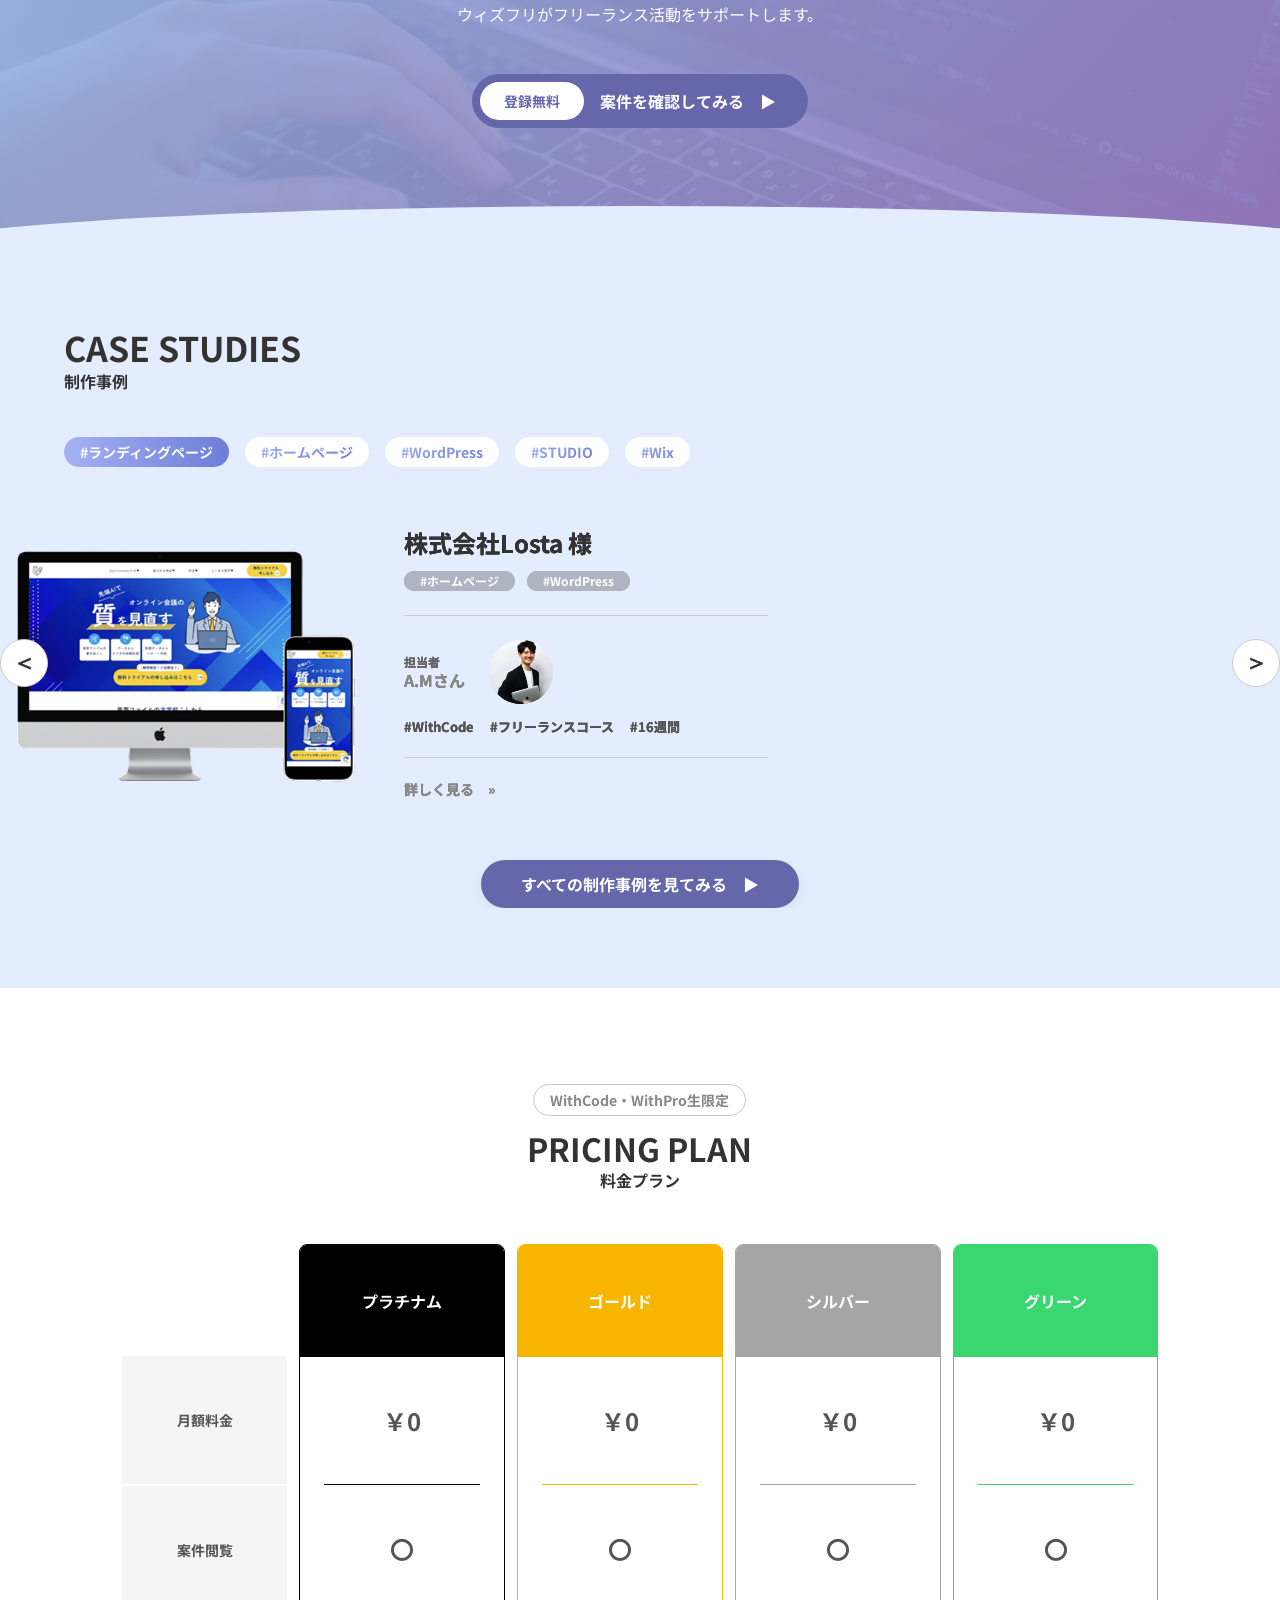
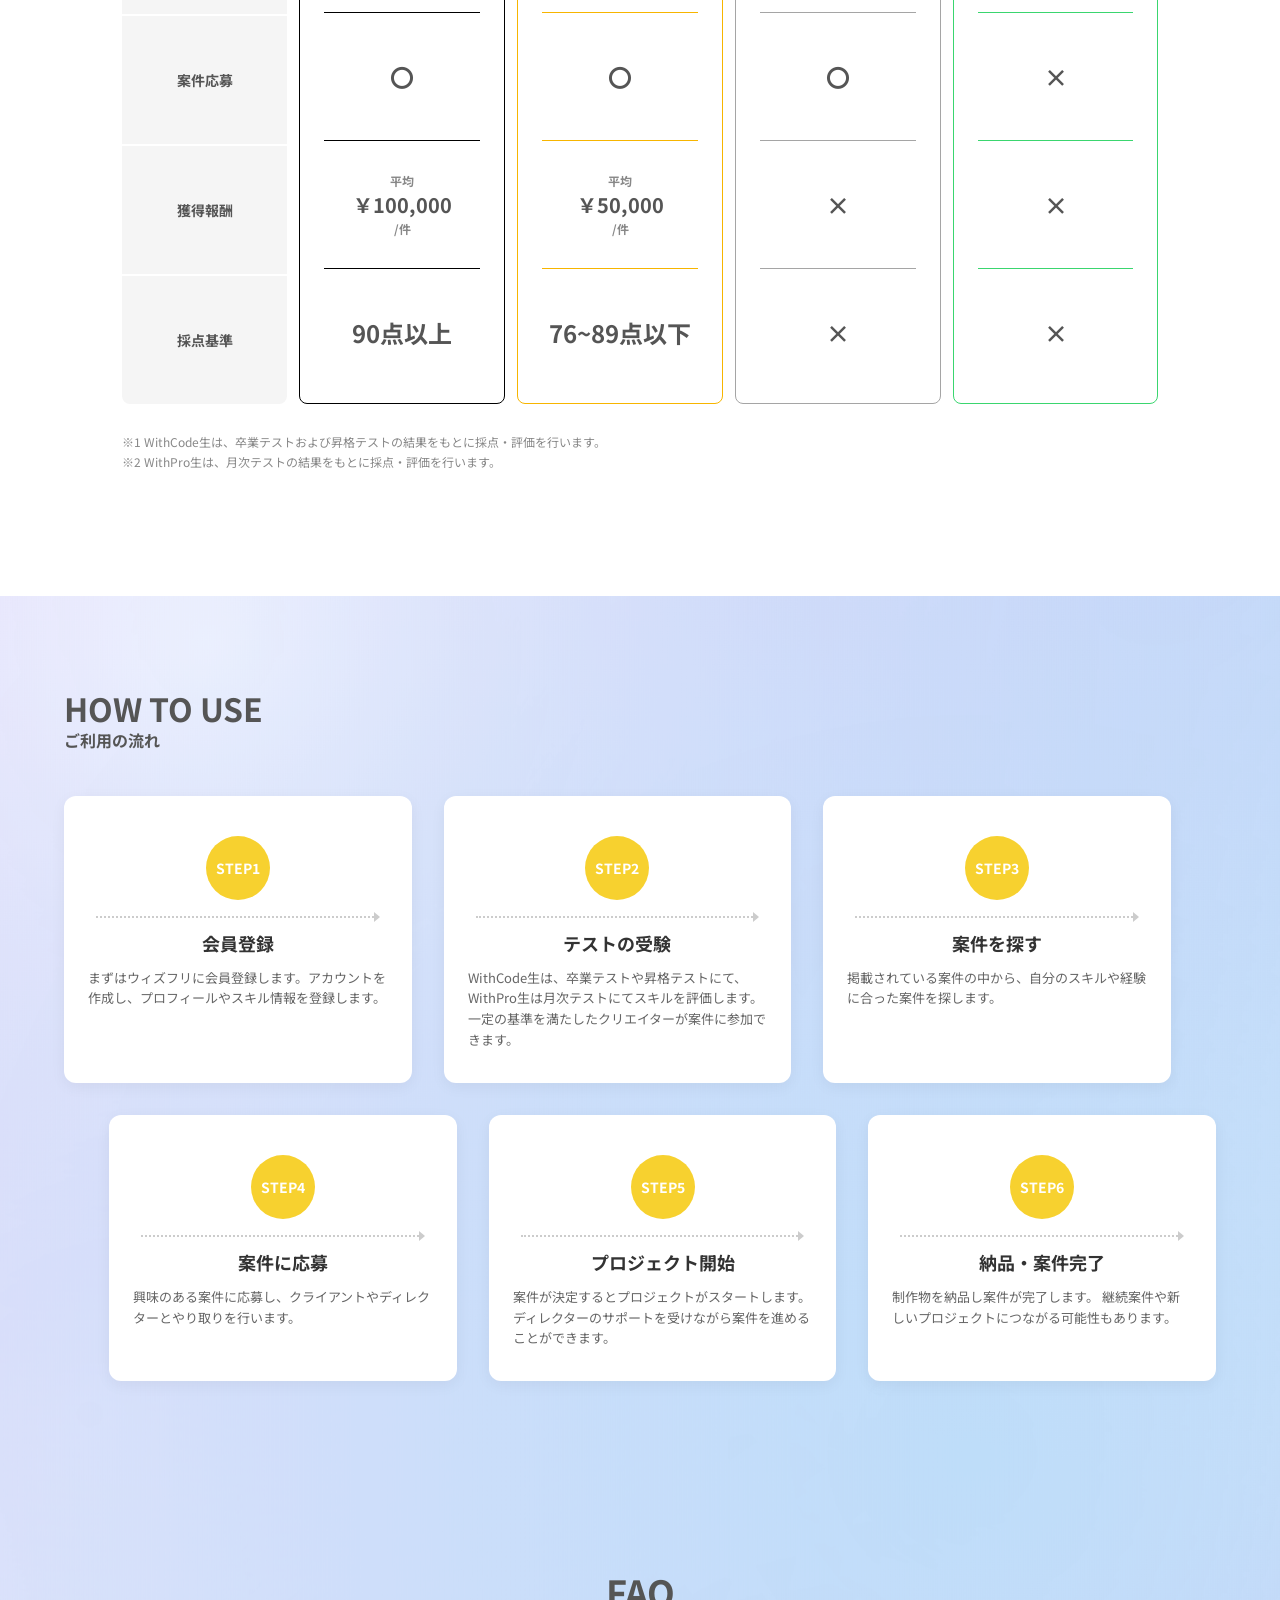
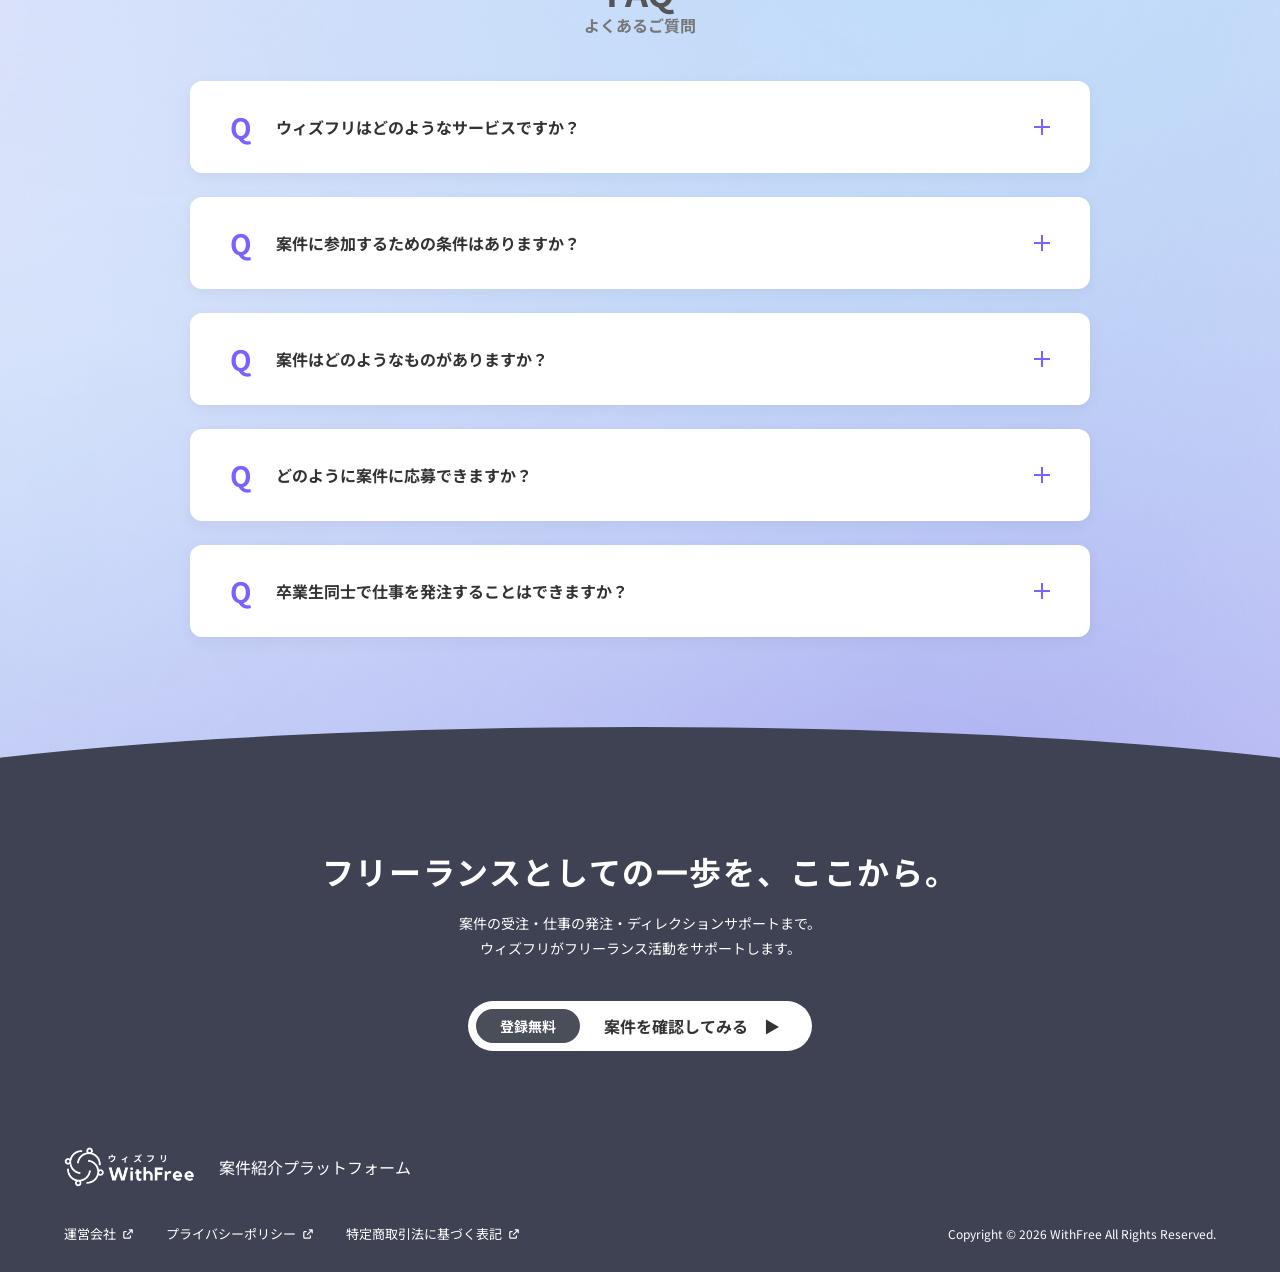
==== commit 969bbfb9: "index" ====
--- a/index.html
+++ b/index.html
@@ -67,6 +67,7 @@
     </header>
     <main>
       <article>
+        <section id="top-fv">
         <div class="fv">
           <div class="fv-wrapper">
             <div class="fv-wrapper_group">
@@ -140,6 +141,7 @@
             </div>
           </div>
         </section>
+        </section>
         <section id="top-introduction">
           <div class="top-introduction_wrapper">
             <h4>
@@ -293,7 +295,7 @@
             </div>
           </div>
         </section>
-        <section id="top-cta_free">
+        <div class="top-cta_free">
           <h2>フリーランスとしての一歩を、ここから。</h2>
           <p>案件の受注・仕事の発注・ディレクションサポートまで。</p>
           <p>ウィズフリがフリーランス活動をサポートします。</p>
@@ -301,7 +303,7 @@
             <h5 class="top-cta_free_button_registration">登録無料</h5>
             <h5 class="top-cta_free_button_serch">案件を確認してみる　▶</h5>
           </div>
-        </section>
+        </div>
         <section id="top-whychoosewithfree">
           <div class="top-whychoosewithfree_wrapper">
             <div class="top-whychoosewithfree_wrapper_heading">
@@ -536,7 +538,7 @@
             </div>
           </div>
         </section>
-        <section id="top-cta_free">
+        <div class="top-cta_free  is-blue-bottom">
           <h2>フリーランスとしての一歩を、ここから。</h2>
           <p>案件の受注・仕事の発注・ディレクションサポートまで。</p>
           <p>ウィズフリがフリーランス活動をサポートします。</p>
@@ -544,7 +546,7 @@
             <h5 class="top-cta_free_button_registration">登録無料</h5>
             <h5 class="top-cta_free_button_serch">案件を確認してみる　▶</h5>
           </div>
-        </section>
+        </div>
         <section id="top-casestudies">
           <div class="top-casestudies_wrapper">
             <div class="top-casestudies_wrapper_heading">
@@ -700,9 +702,8 @@
                     <li>案件閲覧</li>
                     <li>案件応募</li>
                     <li>獲得報酬</li>
-                    <li>採点基準<br />(一般会員)</li>
+                    <li>採点基準</li>
                   </ul>
-
                   <ul class="plan_column plan_platinum">
                     <li class="header_cell">プラチナム</li>
                     <li>￥0</li>
@@ -711,7 +712,6 @@
                     <li class="small"><span>平均</span> ￥100,000 <span>/件</span></li>
                     <li>90点以上</li>
                   </ul>
-
                   <ul class="plan_column plan_gold">
                     <li class="header_cell">ゴールド</li>
                     <li>￥0</li>
@@ -720,7 +720,6 @@
                     <li class="small"><span>平均</span> ￥50,000 <span>/件</span></li>
                     <li>76~89点以下</li>
                   </ul>
-
                   <ul class="plan_column plan_silver">
                     <li class="header_cell">シルバー</li>
                     <li>￥0</li>
@@ -826,11 +825,68 @@
               </div>
             </div>
             <div class="top-support_wrapper_faq">
-                         <div class="top-support_wrapper_faq_heading">
-              <h3 class="top-support_wrapper_faq_heading_main">FAQ</h3>
-              <h3 class="top-support_wrapper_faq_heading_sub">よくあるご質問</h3>
-            </div>
-            <!-- </div> -->
+  <div class="top-support_wrapper_faq_heading">
+    <h3 class="top-support_wrapper_faq_heading_main">FAQ</h3>
+    <h3 class="top-support_wrapper_faq_heading_sub">よくあるご質問</h3>
+  </div>
+
+  <div class="top-support_wrapper_faq_list">
+    <div class="top-support_wrapper_faq_list_item">
+      <div class="top-support_wrapper_faq_list_item_q">
+        <span class="top-support_wrapper_faq_list_item_q_icon">Q</span>
+        <h3 class="top-support_wrapper_faq_list_item_q_text">ウィズフリはどのようなサービスですか？</h3>
+        <span class="top-support_wrapper_faq_list_item_q_plus"></span>
+      </div>
+      <div class="top-support_wrapper_faq_list_item_q_answer">
+        <p>ウィズフリは、フリーランス向けの案件紹介やプロジェクト管理、ディレクションサポートを提供するサービスです。案件の受注からプロジェクトの進行まで、フリーランスの仕事をサポートする環境を提供しています。</p>
+      </div>
+    </div>
+
+    <div class="top-support_wrapper_faq_list_item">
+      <div class="top-support_wrapper_faq_list_item_q">
+        <span class="top-support_wrapper_faq_list_item_q_icon">Q</span>
+        <h3 class="top-support_wrapper_faq_list_item_q_text">案件に参加するための条件はありますか？</h3>
+        <span class="top-support_wrapper_faq_list_item_q_plus"></span>
+      </div>
+      <div class="top-support_wrapper_faq_list_item_q_answer">
+        <p>ウィズフリでは、WithCode・WithProの卒業生限定で案件を紹介しています。<br>卒業テストや昇格テスト、月次テストを通じてスキルを評価し、一定の基準を満たしたクリエイターのみが案件に参加できます。</p>
+      </div>
+    </div>
+
+    <div class="top-support_wrapper_faq_list_item">
+      <div class="top-support_wrapper_faq_list_item_q">
+        <span class="top-support_wrapper_faq_list_item_q_icon">Q</span>
+        <h3 class="top-support_wrapper_faq_list_item_q_text">案件はどのようなものがありますか？</h3>
+        <span class="top-support_wrapper_faq_list_item_q_plus"></span>
+      </div>
+      <div class="top-support_wrapper_faq_list_item_q_answer">
+        <p>Web制作やデザイン、マーケティングなど、さまざまなジャンルの案件があります。<br>フルリモートで完結するプロジェクトも多く、場所に縛られず働くことが可能です。</p>
+      </div>
+    </div>
+
+    <div class="top-support_wrapper_faq_list_item">
+      <div class="top-support_wrapper_faq_list_item_q">
+        <span class="top-support_wrapper_faq_list_item_q_icon">Q</span>
+        <h3 class="top-support_wrapper_faq_list_item_q_text">どのように案件に応募できますか？</h3>
+        <span class="top-support_wrapper_faq_list_item_q_plus"></span>
+      </div>
+      <div class="top-support_wrapper_faq_list_item_q_answer">
+        <p>ウィズフリに会員登録後、掲載されている案件一覧から自分のスキルや経験に合った案件を選び応募することができます。案件の内容を確認したうえで応募し、マッチングが成立するとプロジェクトがスタートします。</p>
+      </div>
+    </div>
+
+    <div class="top-support_wrapper_faq_list_item">
+      <div class="top-support_wrapper_faq_list_item_q">
+        <span class="top-support_wrapper_faq_list_item_q_icon">Q</span>
+        <h3 class="top-support_wrapper_faq_list_item_q_text">卒業生同士で仕事を発注することはできますか？</h3>
+        <span class="top-support_wrapper_faq_list_item_q_plus"></span>
+      </div>
+      <div class="top-support_wrapper_faq_list_item_q_answer">
+        <p>はい、可能です。ウィズフリでは卒業生同士で仕事を発注することができるため、必要なスキルを持つクリエイターと協力しながらプロジェクトを進めることができます。</p>
+      </div>
+    </div>
+  </div> 
+</div>
           </div>
         </section>
         <footer>
--- a/css/style.css
+++ b/css/style.css
@@ -193,7 +193,7 @@
   inset: 0;
   display: grid;
   place-items: center;
-  background: #296aa2;
+  background: #5c6bc0;
   z-index: 99999;
   opacity: 1;
   visibility: visible;
@@ -575,403 +575,6 @@
   }
 }
 
-footer {
-  width: 100%;
-  margin-top: 4rem;
-  padding: 4rem 0;
-  background-color: #f1f1f1;
-  color: #252f66;
-}
-footer a {
-  color: inherit;
-  text-decoration: none;
-}
-footer a:hover {
-  opacity: 0.8;
-}
-footer .footer_container {
-  width: 90%;
-  margin: 0 auto;
-  display: flex;
-  justify-content: space-between;
-  gap: 6%;
-  padding-bottom: 3rem;
-}
-@media screen and (max-width: 1024px) {
-  footer .footer_container {
-    width: 80%;
-    display: block;
-  }
-}
-@media screen and (max-width: 480px) {
-  footer .footer_container {
-    display: block;
-    padding-bottom: 2rem;
-  }
-}
-footer .footer_container_leftgroup {
-  width: 28%;
-}
-@media screen and (max-width: 1024px) {
-  footer .footer_container_leftgroup {
-    display: block;
-    width: 80%;
-  }
-}
-@media screen and (max-width: 480px) {
-  footer .footer_container_leftgroup {
-    width: 100%;
-    display: block;
-    padding-bottom: 2rem;
-  }
-}
-footer .footer_container_leftgroup img {
-  max-width: 180px;
-  height: auto;
-  display: block;
-  margin-bottom: 1.5rem;
-}
-footer .footer_container_leftgroup h5 {
-  width: 100%;
-  margin: 0 0 0.7rem;
-  font-size: 1rem;
-  font-weight: 800;
-  letter-spacing: 0.03em;
-  line-height: 1.5;
-}
-footer .footer_container_leftgroup .footer_container_leftgroup_icongroup {
-  margin-top: 1.6rem;
-  display: flex;
-  gap: 1rem;
-}
-@media screen and (max-width: 1024px) {
-  footer .footer_container_leftgroup .footer_container_leftgroup_icongroup {
-    margin: 0 0 2rem 0;
-  }
-}
-footer .footer_container_leftgroup .footer_container_leftgroup_icongroup img {
-  width: 36px;
-  height: 36px;
-  object-fit: contain;
-  margin: 0;
-  cursor: pointer;
-}
-@media screen and (max-width: 480px) {
-  footer .footer_container_leftgroup .footer_container_leftgroup_icongroup img {
-    width: 30px;
-    height: 30px;
-  }
-}
-footer .footer_container_rightgroup {
-  width: 72%;
-  display: grid;
-  grid-template-columns: repeat(3, minmax(160px, 1fr));
-  column-gap: 3.5rem;
-  row-gap: 2.5rem;
-}
-@media screen and (max-width: 1024px) {
-  footer .footer_container_rightgroup {
-    width: 100%;
-  }
-}
-@media screen and (max-width: 768px) {
-  footer .footer_container_rightgroup {
-    width: 100%;
-    grid-template-columns: repeat(2, minmax(140px, 1fr));
-    column-gap: 2rem;
-    row-gap: 2rem;
-  }
-}
-footer .footer_container_rightgroup_item {
-  min-height: 2.2rem;
-}
-footer .footer_nav_title {
-  margin: 0 0 0.5rem;
-  font-size: 1.15rem;
-  font-weight: 900;
-  line-height: 1.5;
-  letter-spacing: 0.04em;
-}
-footer .footer_nav_title a {
-  display: inline-block;
-  position: relative;
-  padding-bottom: 0.25rem;
-}
-@media screen and (max-width: 768px) {
-  footer .footer_nav_title a {
-    font-size: 16px;
-  }
-}
-footer .footer_nav_title a:hover {
-  opacity: 1;
-}
-footer .footer_nav_title a::after {
-  content: "";
-  position: absolute;
-  left: 0;
-  bottom: 0;
-  width: 100%;
-  height: 2px;
-  background: #252f66;
-  transform: scaleX(0);
-  transform-origin: left;
-  opacity: 0;
-  transition: transform 0.35s ease, opacity 0.35s ease;
-}
-footer .footer_nav_title a:hover::after {
-  transform: scaleX(1);
-  opacity: 0.35;
-}
-footer .footer_nav_list {
-  margin: 0;
-  padding: 0;
-  list-style: none;
-}
-footer .footer_nav_list li {
-  margin: 0 0 0.55rem;
-}
-footer .footer_nav_list a {
-  display: inline-block;
-  font-size: 0.95rem;
-  letter-spacing: 0.03em;
-  opacity: 1;
-}
-@media screen and (max-width: 768px) {
-  footer .footer_nav_list a {
-    font-size: 14px;
-  }
-}
-footer .footer_nav_list a:hover {
-  opacity: 1;
-  transition: 0.2s ease, opacity 0.2s ease;
-}
-footer .footer_attention {
-  width: 90%;
-  margin: 0 auto;
-  padding-top: 1.4rem;
-  border-top: 2px solid rgb(255, 255, 255);
-  display: flex;
-  justify-content: space-between;
-  align-items: flex-start;
-  gap: 2rem;
-  font-weight: 200;
-}
-@media screen and (max-width: 480px) {
-  footer .footer_attention {
-    display: block;
-  }
-}
-footer .footer_attention a {
-  font-size: 0.95rem;
-  opacity: 0.85;
-  display: inline-block;
-  margin-bottom: 0.6rem;
-}
-@media screen and (max-width: 768px) {
-  footer .footer_attention a {
-    font-size: 12px;
-  }
-}
-footer .footer_attention a:hover {
-  opacity: 1;
-}
-footer .footer_attention .footer_attention_left {
-  display: flex;
-  flex-direction: column;
-}
-footer .footer_attention .footer_attention_right {
-  margin-left: auto;
-  text-align: right;
-}
-@media screen and (max-width: 480px) {
-  footer .footer_attention .footer_attention_right {
-    margin-left: 0;
-    text-align: left;
-    margin-top: 1rem;
-  }
-}
-footer .footer_attention .footer_attention_right h6 {
-  font-weight: lighter;
-}
-@media screen and (max-width: 768px) {
-  footer .footer_attention .footer_attention_right h6 {
-    font-size: 12px;
-  }
-}
-
-.child_sec_title {
-  position: relative;
-  display: block;
-  margin-bottom: 3rem;
-  padding-bottom: 0.75rem;
-  font-family: "Barlow";
-  font-size: 40px;
-  font-weight: 900;
-  color: #252f66;
-}
-@media screen and (max-width: 1024px) {
-  .child_sec_title {
-    font-size: 36px;
-  }
-}
-@media screen and (max-width: 768px) {
-  .child_sec_title {
-    font-size: 30px;
-  }
-}
-@media screen and (max-width: 480px) {
-  .child_sec_title {
-    font-size: 24px;
-  }
-}
-.child_sec_title::after {
-  content: "";
-  position: absolute;
-  left: 0;
-  bottom: 0;
-  height: 4px;
-  width: 100%;
-  background: #f1f1f1;
-}
-.child_sec_title::before {
-  content: "";
-  position: absolute;
-  left: 0;
-  bottom: 0;
-  height: 4px;
-  width: 260px;
-  z-index: 1;
-  background: #6ccee7;
-}
-
-#childpage_heading {
-  width: 100%;
-  background-attachment: fixed;
-  background-position: center;
-  background-image: url("../img/childpage_background.jpg");
-  background-repeat: no-repeat;
-  background-size: cover;
-  padding-top: 6rem;
-}
-#childpage_heading .childpage_heading_container {
-  display: flex;
-  justify-content: space-between;
-  width: 90%;
-  margin: 0 auto;
-  padding: 4rem 0;
-}
-@media screen and (max-width: 768px) {
-  #childpage_heading .childpage_heading_container {
-    display: block;
-  }
-}
-#childpage_heading .childpage_heading_container .childpage_heading_container_description {
-  width: 70%;
-}
-@media screen and (max-width: 768px) {
-  #childpage_heading .childpage_heading_container .childpage_heading_container_description {
-    width: 100%;
-  }
-}
-#childpage_heading .childpage_heading_container .childpage_heading_container_description h2 {
-  font-size: 90px;
-  font-weight: 800;
-  letter-spacing: 0.02em;
-  line-height: 1;
-  background: linear-gradient(90deg, #6ccee7 0%, #296aa2 55%, #252f66 100%);
-  -webkit-background-clip: text;
-  background-clip: text;
-  color: transparent;
-  font-family: "Barlow";
-  margin-bottom: 2rem;
-  font-size: 60px;
-  font-weight: 800;
-}
-@media screen and (max-width: 768px) {
-  #childpage_heading .childpage_heading_container .childpage_heading_container_description h2 {
-    font-size: 50px;
-  }
-}
-@media screen and (max-width: 480px) {
-  #childpage_heading .childpage_heading_container .childpage_heading_container_description h2 {
-    font-size: 40px;
-  }
-}
-#childpage_heading .childpage_heading_container .childpage_heading_container_description p {
-  font-size: 16px;
-  line-height: 1.8;
-  color: #252f66;
-}
-@media screen and (max-width: 1024px) {
-  #childpage_heading .childpage_heading_container .childpage_heading_container_description p {
-    font-size: 16px;
-  }
-}
-@media screen and (max-width: 768px) {
-  #childpage_heading .childpage_heading_container .childpage_heading_container_description p {
-    font-size: 14px;
-  }
-}
-@media screen and (max-width: 480px) {
-  #childpage_heading .childpage_heading_container .childpage_heading_container_description p {
-    font-size: 12px;
-  }
-}
-#childpage_heading .childpage_heading_container .childpage_heading_container_pagelink {
-  width: 24%;
-  margin: 0;
-  padding: 0;
-  list-style: none;
-}
-@media screen and (max-width: 768px) {
-  #childpage_heading .childpage_heading_container .childpage_heading_container_pagelink {
-    margin-top: 4rem;
-    width: 100%;
-  }
-}
-#childpage_heading .childpage_heading_container .childpage_heading_container_pagelink li a {
-  display: inline-block;
-  font-size: 18px;
-  line-height: 2;
-  color: #252f66;
-  font-weight: 600;
-  position: relative;
-  display: inline-block;
-  margin-bottom: 0.5rem;
-}
-@media screen and (max-width: 1024px) {
-  #childpage_heading .childpage_heading_container .childpage_heading_container_pagelink li a {
-    font-size: 16px;
-  }
-}
-@media screen and (max-width: 768px) {
-  #childpage_heading .childpage_heading_container .childpage_heading_container_pagelink li a {
-    font-size: 14px;
-  }
-}
-@media screen and (max-width: 480px) {
-  #childpage_heading .childpage_heading_container .childpage_heading_container_pagelink li a {
-    font-size: 12px;
-  }
-}
-#childpage_heading .childpage_heading_container .childpage_heading_container_pagelink li a::after {
-  content: "";
-  position: absolute;
-  left: 0;
-  bottom: 0;
-  width: 100%;
-  height: 2px;
-  background: #252f66;
-  transform: scaleX(0);
-  transform-origin: left;
-  opacity: 0;
-  transition: transform 0.35s ease, opacity 0.35s ease;
-}
-#childpage_heading .childpage_heading_container .childpage_heading_container_pagelink li a:hover::after, #childpage_heading .childpage_heading_container .childpage_heading_container_pagelink li a:focus-visible::after {
-  transform: scaleX(1);
-  opacity: 1;
-}
-
 /* フェードアップのスタイル */
 .fadeUp {
   animation: fadeUpAnime 0.8s forwards; /* fadeUpAnimeを0.8秒で一回実行 */
@@ -1051,7 +654,13 @@
   box-sizing: border-box;
   color: #333333;
 }
-.page-top main article .fv {
+.page-top main article #top-fv {
+  background-image: url(/img/fv-background.svg);
+  background-repeat: no-repeat;
+  background-size: cover;
+  background-position: center;
+}
+.page-top main article #top-fv .fv {
   width: 100%;
   background-attachment: fixed;
   background-position: center;
@@ -1059,17 +668,17 @@
   background-repeat: no-repeat;
   color: #515151;
 }
-.page-top main article .fv .fv-wrapper {
+.page-top main article #top-fv .fv .fv-wrapper {
   width: 90%;
   margin: 0 auto;
-  padding-top: 5rem;
-  display: flex;
-  justify-content: space-between;
-}
-.page-top main article .fv .fv-wrapper .fv-wrapper_group {
-  width: 55%;
-}
-.page-top main article .fv .fv-wrapper .fv-wrapper_group p {
+  padding: 8rem 0 2rem;
+  display: flex;
+  justify-content: center;
+}
+.page-top main article #top-fv .fv .fv-wrapper .fv-wrapper_group {
+  width: 50%;
+}
+.page-top main article #top-fv .fv .fv-wrapper .fv-wrapper_group p {
   width: 40%;
   margin: 0 auto;
   padding: 0.5rem 1rem;
@@ -1078,69 +687,69 @@
   background-image: linear-gradient(135deg, #c58fff 0%, #6667ab 100%);
   border-radius: 20px;
 }
-.page-top main article .fv .fv-wrapper .fv-wrapper_group .fv-wrapper_group_logogroup {
+.page-top main article #top-fv .fv .fv-wrapper .fv-wrapper_group .fv-wrapper_group_logogroup {
   width: 100%;
-  margin: 1rem 0;
-  display: flex;
-  justify-content: space-between;
+  margin: 2rem 0;
+  display: flex;
   gap: 5%;
   align-items: center;
 }
-.page-top main article .fv .fv-wrapper .fv-wrapper_group .fv-wrapper_group_logogroup .fv-wrapper_group_logogroup_img {
+.page-top main article #top-fv .fv .fv-wrapper .fv-wrapper_group .fv-wrapper_group_logogroup .fv-wrapper_group_logogroup_img {
   width: 30%;
 }
-.page-top main article .fv .fv-wrapper .fv-wrapper_group .fv-wrapper_group_logogroup .fv-wrapper_group_logogroup_img img {
+.page-top main article #top-fv .fv .fv-wrapper .fv-wrapper_group .fv-wrapper_group_logogroup .fv-wrapper_group_logogroup_img img {
   width: 100%;
 }
-.page-top main article .fv .fv-wrapper .fv-wrapper_group .fv-wrapper_group_logogroup h4 {
+.page-top main article #top-fv .fv .fv-wrapper .fv-wrapper_group .fv-wrapper_group_logogroup h4 {
   display: inline-block;
-}
-.page-top main article .fv .fv-wrapper .fv-wrapper_group h1 {
+  font-size: 22px;
+}
+.page-top main article #top-fv .fv .fv-wrapper .fv-wrapper_group h1 {
   font-size: 30px;
   line-height: 40px;
 }
-.page-top main article .fv .fv-wrapper .fv-wrapper_group h2 {
+.page-top main article #top-fv .fv .fv-wrapper .fv-wrapper_group h2 {
   margin: 2rem 0;
   font-size: 18px;
   line-height: 26px;
 }
-.page-top main article .fv .fv-wrapper .fv-wrapper_group .fv-wrapper_group_worries {
+.page-top main article #top-fv .fv .fv-wrapper .fv-wrapper_group .fv-wrapper_group_worries {
   margin: 1rem auto;
 }
-.page-top main article .fv .fv-wrapper .fv-wrapper_group .fv-wrapper_group_worries h3 {
+.page-top main article #top-fv .fv .fv-wrapper .fv-wrapper_group .fv-wrapper_group_worries h3 {
   margin-bottom: 1rem;
   text-align: center;
 }
-.page-top main article .fv .fv-wrapper .fv-wrapper_group .fv-wrapper_group_worries .fv-wrapper_group_worries_img {
+.page-top main article #top-fv .fv .fv-wrapper .fv-wrapper_group .fv-wrapper_group_worries .fv-wrapper_group_worries_img {
   width: 60%;
   margin: 0 auto;
 }
-.page-top main article .fv .fv-wrapper .fv-wrapper_group .fv-wrapper_group_worries .fv-wrapper_group_worries_img img {
+.page-top main article #top-fv .fv .fv-wrapper .fv-wrapper_group .fv-wrapper_group_worries .fv-wrapper_group_worries_img img {
   width: 100%;
 }
-.page-top main article .fv .fv-wrapper .fv-wrapper_img {
-  width: 40%;
-}
-.page-top main article .fv .fv-wrapper .fv-wrapper_img img {
+.page-top main article #top-fv .fv .fv-wrapper .fv-wrapper_img {
+  width: 50%;
+}
+.page-top main article #top-fv .fv .fv-wrapper .fv-wrapper_img img {
   width: 100%;
 }
-.page-top main article #top-customers {
+.page-top main article #top-fv #top-customers {
   padding: 1rem 0;
   background-color: #ffffff;
 }
-.page-top main article #top-customers .top-customers_slider {
+.page-top main article #top-fv #top-customers .top-customers_slider {
   display: flex;
   gap: 1.5rem;
   overflow: hidden;
 }
-.page-top main article #top-customers .top-customers_slider li {
+.page-top main article #top-fv #top-customers .top-customers_slider li {
   width: auto;
   height: 100%;
 }
-.page-top main article #top-customers .top-customers_slider :nth-child(odd) {
+.page-top main article #top-fv #top-customers .top-customers_slider :nth-child(odd) {
   animation: loop3 80s -40s linear infinite;
 }
-.page-top main article #top-customers .top-customers_slider :nth-child(even) {
+.page-top main article #top-fv #top-customers .top-customers_slider :nth-child(even) {
   animation: loop4 80s linear infinite;
 }
 @keyframes loop3 {
@@ -1159,15 +768,12 @@
     transform: translateX(-200%);
   }
 }
-.page-top main article #top-forallfreelancers {
-  background-color: #ccc;
-}
-.page-top main article #top-forallfreelancers .top-forallfreelancers_wrapper {
+.page-top main article #top-fv #top-forallfreelancers .top-forallfreelancers_wrapper {
   width: 90%;
   margin: 0 auto;
   padding: 4rem 0;
 }
-.page-top main article #top-forallfreelancers .top-forallfreelancers_wrapper h3 {
+.page-top main article #top-fv #top-forallfreelancers .top-forallfreelancers_wrapper h3 {
   display: inline-block;
   background-image: linear-gradient(to right, #c58fff 0%, #6667ab 100%);
   -webkit-background-clip: text;
@@ -1177,51 +783,51 @@
   font-weight: bold;
   opacity: 0.2;
 }
-.page-top main article #top-forallfreelancers .top-forallfreelancers_wrapper p {
+.page-top main article #top-fv #top-forallfreelancers .top-forallfreelancers_wrapper p {
   margin: 2rem 0;
   line-height: 1.5;
   color: #4b5563;
   font-weight: bold;
 }
-.page-top main article #top-forallfreelancers .top-forallfreelancers_wrapper .top-forallfreelancers_wrapper_slider {
+.page-top main article #top-fv #top-forallfreelancers .top-forallfreelancers_wrapper .top-forallfreelancers_wrapper_slider {
   display: flex;
   gap: 1.5rem;
   overflow: hidden;
 }
-.page-top main article #top-forallfreelancers .top-forallfreelancers_wrapper .top-forallfreelancers_wrapper_slider li {
+.page-top main article #top-fv #top-forallfreelancers .top-forallfreelancers_wrapper .top-forallfreelancers_wrapper_slider li {
   width: 100%;
   height: 100%;
   flex-shrink: 0;
   width: calc((100% - 4.5rem) / 4);
   animation: loopSlider 20s ease-in-out infinite;
 }
-.page-top main article #top-forallfreelancers .top-forallfreelancers_wrapper .top-forallfreelancers_wrapper_slider li img {
+.page-top main article #top-fv #top-forallfreelancers .top-forallfreelancers_wrapper .top-forallfreelancers_wrapper_slider li img {
   width: 100%;
   height: auto;
   display: block;
 }
-.page-top main article #top-forallfreelancers .top-forallfreelancers_wrapper .slider-pagination {
+.page-top main article #top-fv #top-forallfreelancers .top-forallfreelancers_wrapper .slider-pagination {
   display: flex;
   justify-content: flex-end;
   gap: 8px;
   margin-top: 24px;
 }
-.page-top main article #top-forallfreelancers .top-forallfreelancers_wrapper .slider-pagination .dot {
+.page-top main article #top-fv #top-forallfreelancers .top-forallfreelancers_wrapper .slider-pagination .dot {
   width: 32px;
   height: 3px;
   background-color: #ffffff;
   animation: activeDot 20s infinite;
 }
-.page-top main article #top-forallfreelancers .top-forallfreelancers_wrapper .slider-pagination .dot:nth-child(1) {
+.page-top main article #top-fv #top-forallfreelancers .top-forallfreelancers_wrapper .slider-pagination .dot:nth-child(1) {
   animation-delay: 0s;
 }
-.page-top main article #top-forallfreelancers .top-forallfreelancers_wrapper .slider-pagination .dot:nth-child(2) {
+.page-top main article #top-fv #top-forallfreelancers .top-forallfreelancers_wrapper .slider-pagination .dot:nth-child(2) {
   animation-delay: -15s;
 }
-.page-top main article #top-forallfreelancers .top-forallfreelancers_wrapper .slider-pagination .dot:nth-child(3) {
+.page-top main article #top-fv #top-forallfreelancers .top-forallfreelancers_wrapper .slider-pagination .dot:nth-child(3) {
   animation-delay: -10s;
 }
-.page-top main article #top-forallfreelancers .top-forallfreelancers_wrapper .slider-pagination .dot:nth-child(4) {
+.page-top main article #top-fv #top-forallfreelancers .top-forallfreelancers_wrapper .slider-pagination .dot:nth-child(4) {
   animation-delay: -5s;
 }
 @keyframes loopSlider {
@@ -1263,6 +869,7 @@
 .page-top main article #top-introduction .top-introduction_wrapper {
   width: 90%;
   margin: 0 auto;
+  padding: 5vw 0;
 }
 .page-top main article #top-introduction .top-introduction_wrapper h4 {
   padding: 3rem 0;
@@ -1271,13 +878,17 @@
   color: #515151;
 }
 .page-top main article #top-introduction .top-introduction_wrapper .top-introduction_wrapper_group {
-  padding: 1rem 2rem;
+  width: 80%;
+  margin-bottom: -120px;
+  padding: 2rem 2rem;
   display: flex;
   flex-wrap: wrap;
-  gap: 0.5rem 1rem;
+  gap: 1rem;
   background-color: #ffffff;
   box-shadow: 0 4px 20px rgba(0, 0, 0, 0.1);
-  border-radius: 0 20px 0 0;
+  border-radius: 0 50px 0 0;
+  position: relative;
+  z-index: 5;
 }
 .page-top main article #top-introduction .top-introduction_wrapper .top-introduction_wrapper_group li {
   padding: 0.5rem 1rem;
@@ -1288,7 +899,10 @@
 }
 .page-top main article #top-features {
   background-image: url(/img/featuresofwithfree.svg);
-  padding: 4rem 0;
+  background-repeat: no-repeat;
+  background-size: cover;
+  background-position: center;
+  padding: 8rem 0 4rem;
   color: #515151;
 }
 .page-top main article #top-features .top-features_wrapper {
@@ -1576,47 +1190,49 @@
 .page-top main article #top-environment .top-environment_wrapper .top-environment_group .top-environment_group_img img {
   width: 100%;
 }
-.page-top main article #top-cta_free {
+.page-top main article .top-cta_free {
   position: relative;
   overflow: hidden;
   z-index: 1;
   padding: 8rem 0;
+  margin-top: -50px;
+  margin-bottom: -5px;
   background-image: linear-gradient(135deg, rgba(138, 178, 226, 0.85) 0%, rgba(155, 120, 198, 0.85) 100%), url("/img/cta_backgroundimg.svg");
   background-size: cover;
   background-position: center;
   background-repeat: no-repeat;
   color: #ffffff;
   text-align: center;
-}
-.page-top main article #top-cta_free::before, .page-top main article #top-cta_free::after {
+  -webkit-mask-image: radial-gradient(ellipse 60% 50px at top center, transparent 99%, black 100%);
+  mask-image: radial-gradient(ellipse 60% 50px at top center, transparent 99%, black 100%);
+}
+.page-top main article .top-cta_free::after {
   content: "";
   position: absolute;
-  left: -10%; /* 画面幅より少し大きくして自然なカーブにする */
+  left: -10%;
   width: 120%;
-  height: 100px; /* カーブの深さ（へこみ具合） */
-  background-color: #ffffff; /* ★上下のセクションの背景色（白）と合わせる */
+  height: 100px;
   border-radius: 50%;
   z-index: 2;
-}
-.page-top main article #top-cta_free::before {
-  top: -50px; /* 半分だけ見せてへこみを作る */
-}
-.page-top main article #top-cta_free::after {
-  bottom: -50px; /* 半分だけ見せてへこみを作る */
-}
-.page-top main article #top-cta_free > * {
+  bottom: -50px;
+  background-color: #ffffff;
+}
+.page-top main article .top-cta_free.is-blue-bottom::after {
+  background-color: #e3edfd;
+}
+.page-top main article .top-cta_free > * {
   position: relative;
   z-index: 3;
 }
-.page-top main article #top-cta_free h2 {
+.page-top main article .top-cta_free h2 {
   margin-bottom: 1rem;
   font-size: 28px;
 }
-.page-top main article #top-cta_free p {
+.page-top main article .top-cta_free p {
   line-height: 1.5;
   font-size: 16px;
 }
-.page-top main article #top-cta_free .top-cta_free_button {
+.page-top main article .top-cta_free .top-cta_free_button {
   display: inline-flex;
   align-items: center;
   background-color: #6667ab;
@@ -1626,10 +1242,10 @@
   cursor: pointer;
   transition: opacity 0.3s ease;
 }
-.page-top main article #top-cta_free .top-cta_free_button:hover {
+.page-top main article .top-cta_free .top-cta_free_button:hover {
   opacity: 0.8;
 }
-.page-top main article #top-cta_free .top-cta_free_button .top-cta_free_button_registration {
+.page-top main article .top-cta_free .top-cta_free_button .top-cta_free_button_registration {
   background-color: #ffffff;
   color: #6667ab;
   padding: 12px 24px;
@@ -1638,14 +1254,14 @@
   font-weight: bold;
   margin-right: 1rem;
 }
-.page-top main article #top-cta_free .top-cta_free_button .top-cta_free_button_serch {
+.page-top main article .top-cta_free .top-cta_free_button .top-cta_free_button_serch {
   color: #ffffff;
   font-size: 16px;
   font-weight: bold;
   margin: 0;
 }
 .page-top main article #top-casestudies {
-  background-color: rgba(143, 185, 246, 0.1450980392);
+  background-color: #e3edfd;
   padding: 5rem 0;
   color: #333333;
 }
@@ -1653,23 +1269,28 @@
   display: grid;
   overflow: hidden;
 }
-.page-top main article #top-casestudies .top-casestudies_wrapper .top-casestudies_wrapper_heading_main {
+.page-top main article #top-casestudies .top-casestudies_wrapper .top-casestudies_wrapper_heading {
+  width: 90%;
+  margin: 0 auto;
+}
+.page-top main article #top-casestudies .top-casestudies_wrapper .top-casestudies_wrapper_heading .top-casestudies_wrapper_heading_main {
   font-size: 34px;
   font-weight: bold;
   margin: 0 0 0.5rem 0;
 }
-.page-top main article #top-casestudies .top-casestudies_wrapper .top-casestudies_wrapper_heading_sub {
+.page-top main article #top-casestudies .top-casestudies_wrapper .top-casestudies_wrapper_heading .top-casestudies_wrapper_heading_sub {
   font-size: 16px;
   font-weight: bold;
   margin: 0 0 3rem 0;
 }
 .page-top main article #top-casestudies .top-casestudies_wrapper .top-casestudies_wrapper_category {
+  width: 90%;
+  margin: 0 auto;
   display: flex;
   flex-wrap: wrap;
   gap: 1rem;
   list-style: none;
   padding: 0;
-  margin: 0 0 4rem 0;
   align-items: center;
 }
 .page-top main article #top-casestudies .top-casestudies_wrapper .top-casestudies_wrapper_category li {
@@ -1713,7 +1334,7 @@
   align-items: center;
   justify-content: space-between;
   gap: 40px;
-  margin-bottom: 4rem;
+  margin: 4rem 0;
   animation: caseStudiesSlide 54s linear infinite;
   animation-direction: var(--case-slider-direction, normal);
 }
@@ -1867,7 +1488,6 @@
 .page-top main article #top-pricingplan .top-pricingplan_wrapper {
   width: 90%;
   margin: 0 auto;
-  /* ▼ 見出し周りのスタイル ▼ */
 }
 .page-top main article #top-pricingplan .top-pricingplan_wrapper .top-pricingplan_wrapper_heading {
   margin-bottom: 3rem;
@@ -1876,8 +1496,8 @@
   display: inline-block;
   border: 1px solid #cccccc;
   border-radius: 50px;
-  padding: 4px 20px;
-  font-size: 12px;
+  padding: 0.5rem 1rem;
+  font-size: 14px;
   font-weight: bold;
   color: #888888;
   margin-bottom: 1rem;
@@ -1891,9 +1511,6 @@
   font-size: 16px;
   font-weight: bold;
   margin: 0;
-}
-.page-top main article #top-pricingplan .top-pricingplan_wrapper {
-  /* ▼ マホ版レスポンシブ：横スクロール*/
 }
 .page-top main article #top-pricingplan .top-pricingplan_wrapper .scroll {
   width: 100%;
@@ -1901,55 +1518,43 @@
   -webkit-overflow-scrolling: touch;
   padding: 0.5rem 0 1.5rem;
 }
-.page-top main article #top-pricingplan .top-pricingplan_wrapper {
-  /* ▼ ② 新しい Flexbox レイアウト ▼ */
-}
-.page-top main article #top-pricingplan .top-pricingplan_wrapper .top-pricingplan_wrapper_cards {
-  display: flex;
-  gap: 12px; /* ★ここがプラン間の「隙間」になります。カンプに合わせて調整OK！ */
+.page-top main article #top-pricingplan .top-pricingplan_wrapper .scroll .top-pricingplan_wrapper_cards {
+  display: flex;
+  gap: 12px;
   width: 100%;
-  min-width: 800px; /* スクロールさせるための最低幅 */
+  min-width: 800px;
   margin: 0 auto 2rem;
-  /* --- 各プランの列（共通） --- */
-}
-.page-top main article #top-pricingplan .top-pricingplan_wrapper .top-pricingplan_wrapper_cards .plan_column {
+}
+.page-top main article #top-pricingplan .top-pricingplan_wrapper .scroll .top-pricingplan_wrapper_cards .plan_column {
   display: flex;
   flex-direction: column;
   list-style: none;
   padding: 0;
   margin: 0;
-  border-radius: 8px; /* 列全体の角を丸くする */
-  overflow: hidden; /* 角丸からはみ出た部分を隠す */
+  border-radius: 8px;
+  overflow: hidden;
   background-color: #ffffff;
-  /* プランの列（右4つ）は同じ幅にする */
-}
-.page-top main article #top-pricingplan .top-pricingplan_wrapper .top-pricingplan_wrapper_cards .plan_column:not(.plan_labels) {
-  flex: 1; /* 残りの幅を均等に分ける */
-  /* ★ここで列を囲う枠線を指定 */
-  border: 1px solid transparent; /* 初期値は透明 */
-}
-.page-top main article #top-pricingplan .top-pricingplan_wrapper .top-pricingplan_wrapper_cards .plan_column {
-  /* 項目名（左端）の列だけ少し細くする */
-}
-.page-top main article #top-pricingplan .top-pricingplan_wrapper .top-pricingplan_wrapper_cards .plan_column.plan_labels {
+}
+.page-top main article #top-pricingplan .top-pricingplan_wrapper .scroll .top-pricingplan_wrapper_cards .plan_column:not(.plan_labels) {
+  flex: 1;
+  border: 1px solid transparent;
+}
+.page-top main article #top-pricingplan .top-pricingplan_wrapper .scroll .top-pricingplan_wrapper_cards .plan_column.plan_labels {
   width: 16%;
   flex-shrink: 0;
   background-color: transparent;
 }
-.page-top main article #top-pricingplan .top-pricingplan_wrapper .top-pricingplan_wrapper_cards .plan_column.plan_labels li {
+.page-top main article #top-pricingplan .top-pricingplan_wrapper .scroll .top-pricingplan_wrapper_cards .plan_column.plan_labels li {
   background-color: #f5f5f5;
   font-size: 14px;
   border-right: none;
   border-left: none;
   border-bottom: 2px solid #ffffff;
 }
-.page-top main article #top-pricingplan .top-pricingplan_wrapper .top-pricingplan_wrapper_cards .plan_column.plan_labels li:last-child {
+.page-top main article #top-pricingplan .top-pricingplan_wrapper .scroll .top-pricingplan_wrapper_cards .plan_column.plan_labels li:last-child {
   border-bottom: none;
 }
-.page-top main article #top-pricingplan .top-pricingplan_wrapper .top-pricingplan_wrapper_cards .plan_column {
-  /* --- セル（li）の共通スタイル --- */
-}
-.page-top main article #top-pricingplan .top-pricingplan_wrapper .top-pricingplan_wrapper_cards .plan_column li {
+.page-top main article #top-pricingplan .top-pricingplan_wrapper .scroll .top-pricingplan_wrapper_cards .plan_column li {
   display: flex;
   align-items: center;
   justify-content: center;
@@ -1958,50 +1563,43 @@
   font-size: 24px;
   font-weight: bold;
   color: #555555;
-  /* 各セルの下線を引く（一番下は引かない） */
-  min-height: 80px; /* セルの高さが揃うように最低値を設定 */
-}
-.page-top main article #top-pricingplan .top-pricingplan_wrapper .top-pricingplan_wrapper_cards .plan_column li:last-child {
+  min-height: 80px;
+}
+.page-top main article #top-pricingplan .top-pricingplan_wrapper .scroll .top-pricingplan_wrapper_cards .plan_column li:last-child {
   border-bottom: none;
 }
-.page-top main article #top-pricingplan .top-pricingplan_wrapper .top-pricingplan_wrapper_cards .plan_column li.header_cell {
+.page-top main article #top-pricingplan .top-pricingplan_wrapper .scroll .top-pricingplan_wrapper_cards .plan_column li.header_cell {
   color: #ffffff;
   font-size: 16px;
   padding: 1rem;
   border-bottom: none;
 }
-.page-top main article #top-pricingplan .top-pricingplan_wrapper .top-pricingplan_wrapper_cards .plan_column li.header_cell.none {
+.page-top main article #top-pricingplan .top-pricingplan_wrapper .scroll .top-pricingplan_wrapper_cards .plan_column li.header_cell.none {
   background-color: transparent;
 }
-.page-top main article #top-pricingplan .top-pricingplan_wrapper .top-pricingplan_wrapper_cards .plan_column li {
-  /* 獲得報酬などの小さいテキスト */
-}
-.page-top main article #top-pricingplan .top-pricingplan_wrapper .top-pricingplan_wrapper_cards .plan_column li.small {
+.page-top main article #top-pricingplan .top-pricingplan_wrapper .scroll .top-pricingplan_wrapper_cards .plan_column li.small {
   font-size: 20px;
-  flex-direction: column; /* 縦並びにする場合 */
-}
-.page-top main article #top-pricingplan .top-pricingplan_wrapper .top-pricingplan_wrapper_cards .plan_column li.small span {
+  flex-direction: column;
+  line-height: 24px;
+}
+.page-top main article #top-pricingplan .top-pricingplan_wrapper .scroll .top-pricingplan_wrapper_cards .plan_column li.small span {
   font-size: 12px;
   color: #888888;
-  margin: 0 4px;
-}
-.page-top main article #top-pricingplan .top-pricingplan_wrapper .top-pricingplan_wrapper_cards .plan_column {
-  /* --- 各プラン個別のテーマカラーと枠線設定 --- */
-  /* プラチナム（黒） */
-}
-.page-top main article #top-pricingplan .top-pricingplan_wrapper .top-pricingplan_wrapper_cards .plan_column.plan_platinum {
+  margin: 0 0.5rem;
+}
+.page-top main article #top-pricingplan .top-pricingplan_wrapper .scroll .top-pricingplan_wrapper_cards .plan_column.plan_platinum {
   border: 1px solid #000000;
   border-radius: 8px;
   overflow: hidden;
 }
-.page-top main article #top-pricingplan .top-pricingplan_wrapper .top-pricingplan_wrapper_cards .plan_column.plan_platinum .header_cell {
+.page-top main article #top-pricingplan .top-pricingplan_wrapper .scroll .top-pricingplan_wrapper_cards .plan_column.plan_platinum .header_cell {
   background-color: #000000;
   color: #ffffff; /* 見出しの文字色を白に */
 }
-.page-top main article #top-pricingplan .top-pricingplan_wrapper .top-pricingplan_wrapper_cards .plan_column.plan_platinum li {
+.page-top main article #top-pricingplan .top-pricingplan_wrapper .scroll .top-pricingplan_wrapper_cards .plan_column.plan_platinum li {
   position: relative;
 }
-.page-top main article #top-pricingplan .top-pricingplan_wrapper .top-pricingplan_wrapper_cards .plan_column.plan_platinum li::after {
+.page-top main article #top-pricingplan .top-pricingplan_wrapper .scroll .top-pricingplan_wrapper_cards .plan_column.plan_platinum li::after {
   content: "";
   position: absolute;
   bottom: 0;
@@ -2009,29 +1607,22 @@
   right: 1.5rem;
   border-bottom: 1px solid #000000;
 }
-.page-top main article #top-pricingplan .top-pricingplan_wrapper .top-pricingplan_wrapper_cards .plan_column.plan_platinum li.header_cell::after, .page-top main article #top-pricingplan .top-pricingplan_wrapper .top-pricingplan_wrapper_cards .plan_column.plan_platinum li:last-child::after {
+.page-top main article #top-pricingplan .top-pricingplan_wrapper .scroll .top-pricingplan_wrapper_cards .plan_column.plan_platinum li.header_cell::after, .page-top main article #top-pricingplan .top-pricingplan_wrapper .scroll .top-pricingplan_wrapper_cards .plan_column.plan_platinum li:last-child::after {
   display: none;
 }
-.page-top main article #top-pricingplan .top-pricingplan_wrapper .top-pricingplan_wrapper_cards .plan_column {
-  /* ゴールド（黄色背景・青枠） */
-}
-.page-top main article #top-pricingplan .top-pricingplan_wrapper .top-pricingplan_wrapper_cards .plan_column.plan_gold {
-  /* ▼ 修正1：頭に & を追加！ ▼ */
+.page-top main article #top-pricingplan .top-pricingplan_wrapper .scroll .top-pricingplan_wrapper_cards .plan_column.plan_gold {
   border: 1px solid #f7b500;
-  border-radius: 8px; /* 角丸を追加 */
-  overflow: hidden; /* 角丸の隠しを追加 */
-}
-.page-top main article #top-pricingplan .top-pricingplan_wrapper .top-pricingplan_wrapper_cards .plan_column.plan_gold .header_cell {
+  border-radius: 8px;
+  overflow: hidden;
+}
+.page-top main article #top-pricingplan .top-pricingplan_wrapper .scroll .top-pricingplan_wrapper_cards .plan_column.plan_gold .header_cell {
   background-color: #f7b500;
   color: #ffffff;
 }
-.page-top main article #top-pricingplan .top-pricingplan_wrapper .top-pricingplan_wrapper_cards .plan_column.plan_gold {
-  /* ▼ 追加：プラチナムの横線の仕組みをコピー（色は青） ▼ */
-}
-.page-top main article #top-pricingplan .top-pricingplan_wrapper .top-pricingplan_wrapper_cards .plan_column.plan_gold li {
+.page-top main article #top-pricingplan .top-pricingplan_wrapper .scroll .top-pricingplan_wrapper_cards .plan_column.plan_gold li {
   position: relative;
 }
-.page-top main article #top-pricingplan .top-pricingplan_wrapper .top-pricingplan_wrapper_cards .plan_column.plan_gold li::after {
+.page-top main article #top-pricingplan .top-pricingplan_wrapper .scroll .top-pricingplan_wrapper_cards .plan_column.plan_gold li::after {
   content: "";
   position: absolute;
   bottom: 0;
@@ -2039,28 +1630,22 @@
   right: 1.5rem;
   border-bottom: 1px solid #f7b500;
 }
-.page-top main article #top-pricingplan .top-pricingplan_wrapper .top-pricingplan_wrapper_cards .plan_column.plan_gold li.header_cell::after, .page-top main article #top-pricingplan .top-pricingplan_wrapper .top-pricingplan_wrapper_cards .plan_column.plan_gold li:last-child::after {
+.page-top main article #top-pricingplan .top-pricingplan_wrapper .scroll .top-pricingplan_wrapper_cards .plan_column.plan_gold li.header_cell::after, .page-top main article #top-pricingplan .top-pricingplan_wrapper .scroll .top-pricingplan_wrapper_cards .plan_column.plan_gold li:last-child::after {
   display: none;
 }
-.page-top main article #top-pricingplan .top-pricingplan_wrapper .top-pricingplan_wrapper_cards .plan_column {
-  /* シルバー */
-}
-.page-top main article #top-pricingplan .top-pricingplan_wrapper .top-pricingplan_wrapper_cards .plan_column.plan_silver {
+.page-top main article #top-pricingplan .top-pricingplan_wrapper .scroll .top-pricingplan_wrapper_cards .plan_column.plan_silver {
   border: 1px solid #a5a5a5;
   border-radius: 8px;
   overflow: hidden;
 }
-.page-top main article #top-pricingplan .top-pricingplan_wrapper .top-pricingplan_wrapper_cards .plan_column.plan_silver .header_cell {
+.page-top main article #top-pricingplan .top-pricingplan_wrapper .scroll .top-pricingplan_wrapper_cards .plan_column.plan_silver .header_cell {
   background-color: #a5a5a5;
   color: #ffffff;
 }
-.page-top main article #top-pricingplan .top-pricingplan_wrapper .top-pricingplan_wrapper_cards .plan_column.plan_silver {
-  /* ▼ 追加：横線の仕組みをコピー（色はグレー） ▼ */
-}
-.page-top main article #top-pricingplan .top-pricingplan_wrapper .top-pricingplan_wrapper_cards .plan_column.plan_silver li {
+.page-top main article #top-pricingplan .top-pricingplan_wrapper .scroll .top-pricingplan_wrapper_cards .plan_column.plan_silver li {
   position: relative;
 }
-.page-top main article #top-pricingplan .top-pricingplan_wrapper .top-pricingplan_wrapper_cards .plan_column.plan_silver li::after {
+.page-top main article #top-pricingplan .top-pricingplan_wrapper .scroll .top-pricingplan_wrapper_cards .plan_column.plan_silver li::after {
   content: "";
   position: absolute;
   bottom: 0;
@@ -2068,29 +1653,22 @@
   right: 1.5rem;
   border-bottom: 1px solid #a5a5a5;
 }
-.page-top main article #top-pricingplan .top-pricingplan_wrapper .top-pricingplan_wrapper_cards .plan_column.plan_silver li.header_cell::after, .page-top main article #top-pricingplan .top-pricingplan_wrapper .top-pricingplan_wrapper_cards .plan_column.plan_silver li:last-child::after {
+.page-top main article #top-pricingplan .top-pricingplan_wrapper .scroll .top-pricingplan_wrapper_cards .plan_column.plan_silver li.header_cell::after, .page-top main article #top-pricingplan .top-pricingplan_wrapper .scroll .top-pricingplan_wrapper_cards .plan_column.plan_silver li:last-child::after {
   display: none;
 }
-.page-top main article #top-pricingplan .top-pricingplan_wrapper .top-pricingplan_wrapper_cards .plan_column {
-  /* グリーン（緑） */
-}
-.page-top main article #top-pricingplan .top-pricingplan_wrapper .top-pricingplan_wrapper_cards .plan_column.plan_green {
-  /* ▼ 修正：頭に & を追加し、borderを一括指定に ▼ */
+.page-top main article #top-pricingplan .top-pricingplan_wrapper .scroll .top-pricingplan_wrapper_cards .plan_column.plan_green {
   border: 1px solid #3ad66f;
   border-radius: 8px;
   overflow: hidden;
 }
-.page-top main article #top-pricingplan .top-pricingplan_wrapper .top-pricingplan_wrapper_cards .plan_column.plan_green .header_cell {
+.page-top main article #top-pricingplan .top-pricingplan_wrapper .scroll .top-pricingplan_wrapper_cards .plan_column.plan_green .header_cell {
   background-color: #3ad66f;
   color: #ffffff;
 }
-.page-top main article #top-pricingplan .top-pricingplan_wrapper .top-pricingplan_wrapper_cards .plan_column.plan_green {
-  /* ▼ 追加：横線の仕組みをコピー（色は緑） ▼ */
-}
-.page-top main article #top-pricingplan .top-pricingplan_wrapper .top-pricingplan_wrapper_cards .plan_column.plan_green li {
+.page-top main article #top-pricingplan .top-pricingplan_wrapper .scroll .top-pricingplan_wrapper_cards .plan_column.plan_green li {
   position: relative;
 }
-.page-top main article #top-pricingplan .top-pricingplan_wrapper .top-pricingplan_wrapper_cards .plan_column.plan_green li::after {
+.page-top main article #top-pricingplan .top-pricingplan_wrapper .scroll .top-pricingplan_wrapper_cards .plan_column.plan_green li::after {
   content: "";
   position: absolute;
   bottom: 0;
@@ -2098,14 +1676,14 @@
   right: 1.5rem;
   border-bottom: 1px solid #3ad66f;
 }
-.page-top main article #top-pricingplan .top-pricingplan_wrapper .top-pricingplan_wrapper_cards .plan_column.plan_green li.header_cell::after, .page-top main article #top-pricingplan .top-pricingplan_wrapper .top-pricingplan_wrapper_cards .plan_column.plan_green li:last-child::after {
+.page-top main article #top-pricingplan .top-pricingplan_wrapper .scroll .top-pricingplan_wrapper_cards .plan_column.plan_green li.header_cell::after, .page-top main article #top-pricingplan .top-pricingplan_wrapper .scroll .top-pricingplan_wrapper_cards .plan_column.plan_green li:last-child::after {
   display: none;
 }
-.page-top main article #top-pricingplan .top-pricingplan_wrapper .top-pricingplan_wrapper_cards .note {
-  font-size: 11px;
+.page-top main article #top-pricingplan .top-pricingplan_wrapper .scroll .note {
+  font-size: 12px;
   color: #888888;
   text-align: left;
-  margin: 0.25rem 0;
+  margin: 0.5rem 0;
 }
 .page-top main article #top-support {
   padding: 6rem 0;
@@ -2195,22 +1773,122 @@
   text-align: left;
   margin: 0;
 }
+.page-top main article #top-support .top-support_wrapper .top-support_wrapper_faq {
+  padding: 6rem 0;
+  color: #333333;
+  width: 100%;
+  max-width: 900px;
+  margin: 0 auto;
+}
+.page-top main article #top-support .top-support_wrapper .top-support_wrapper_faq_heading {
+  text-align: center;
+  margin-bottom: 3rem;
+}
+.page-top main article #top-support .top-support_wrapper .top-support_wrapper_faq_heading_main {
+  font-size: 36px;
+  font-weight: bold;
+  margin: 0 0 0.5rem 0;
+  color: #555555;
+}
+.page-top main article #top-support .top-support_wrapper .top-support_wrapper_faq_heading_sub {
+  font-size: 16px;
+  font-weight: bold;
+  margin: 0;
+  color: #777777;
+}
+.page-top main article #top-support .top-support_wrapper .top-support_wrapper_faq_list {
+  display: flex;
+  flex-direction: column;
+  gap: 1.5rem;
+}
+.page-top main article #top-support .top-support_wrapper .top-support_wrapper_faq_list_item {
+  background-color: #ffffff;
+  border-radius: 12px;
+  padding: 2rem 2.5rem;
+  box-shadow: 0 4px 15px rgba(0, 0, 0, 0.05);
+}
+.page-top main article #top-support .top-support_wrapper .top-support_wrapper_faq_list_item_q {
+  display: flex;
+  align-items: center;
+  cursor: pointer;
+  gap: 1.5rem;
+}
+.page-top main article #top-support .top-support_wrapper .top-support_wrapper_faq_list_item_q_icon {
+  font-size: 28px;
+  font-weight: bold;
+  color: #7b61ff;
+  line-height: 1;
+}
+.page-top main article #top-support .top-support_wrapper .top-support_wrapper_faq_list_item_q_text {
+  flex: 1;
+  font-size: 16px;
+  font-weight: bold;
+  margin: 0;
+  color: #333333;
+}
+.page-top main article #top-support .top-support_wrapper .top-support_wrapper_faq_list_item_q_plus {
+  position: relative;
+  width: 16px;
+  height: 16px;
+  flex-shrink: 0;
+}
+.page-top main article #top-support .top-support_wrapper .top-support_wrapper_faq_list_item_q_plus::before, .page-top main article #top-support .top-support_wrapper .top-support_wrapper_faq_list_item_q_plus::after {
+  content: "";
+  position: absolute;
+  background-color: #7b61ff;
+  top: 50%;
+  left: 50%;
+  transform: translate(-50%, -50%);
+  transition: transform 0.3s ease, opacity 0.3s ease;
+}
+.page-top main article #top-support .top-support_wrapper .top-support_wrapper_faq_list_item_q_plus::before {
+  width: 100%;
+  height: 2px;
+}
+.page-top main article #top-support .top-support_wrapper .top-support_wrapper_faq_list_item_q_plus::after {
+  width: 2px;
+  height: 100%;
+  opacity: 1;
+}
+.page-top main article #top-support .top-support_wrapper .top-support_wrapper_faq_list_item_q_answer {
+  margin-top: 1.5rem;
+  padding-left: calc(28px + 1.5rem);
+  display: none;
+}
+.page-top main article #top-support .top-support_wrapper .top-support_wrapper_faq_list_item_q_answer p {
+  line-height: 1.5rem;
+}
+.page-top main article #top-support .top-support_wrapper .top-support_wrapper_faq_list_item.is-open .top-support_wrapper_faq_list_item_q_plus::after {
+  transform: translate(-50%, -50%) rotate(90deg);
+  opacity: 0;
+}
 .page-top main article footer {
-  /* カンプの背景色に近いダークグレーを指定（必要に応じて微調整してください） */
-  background-color: #4a4e59;
+  background-color: transparent;
   color: #ffffff;
-  padding: 6rem 0 2rem;
-  /* ※もしフッター上部の「ゆるやかなカーブ」を画像で表現する場合は、ここに background-image を追加してください */
+  margin-top: -8vw;
+  padding: 8rem 0 2rem;
+  position: relative;
+  overflow: hidden;
+  z-index: 10;
+}
+.page-top main article footer::before {
+  content: "";
+  position: absolute;
+  top: 0;
+  left: -20%;
+  width: 140%;
+  height: 100%;
+  background-color: #3e4252;
+  border-radius: 50% 50% 0 0/8vw 8vw 0 0;
+  z-index: -1;
 }
 .page-top main article footer .footer-wrapper {
   width: 90%;
   margin: 0 auto;
-  /* 赤線の範囲（最大幅）に収めるためのコンテナ */
-  /* ▼ 上部：メッセージとCTAボタンのエリア ▼ */
 }
 .page-top main article footer .footer-wrapper .footer-wrapper_message {
   text-align: center;
-  margin-bottom: 6rem; /* 下の要素との余白 */
+  margin-bottom: 6rem;
 }
 .page-top main article footer .footer-wrapper .footer-wrapper_message h3 {
   font-size: 32px;
@@ -2223,25 +1901,19 @@
   line-height: 1.8;
   margin: 0;
 }
-.page-top main article footer .footer-wrapper .footer-wrapper_message {
-  /* ボタン全体の設定 */
-}
 .page-top main article footer .footer-wrapper .footer-wrapper_message .top-cta_free_button {
-  display: inline-flex; /* 横並びにしつつ、中身の幅に合わせる */
+  display: inline-flex;
   align-items: center;
   background-color: #ffffff;
   color: #333333;
-  padding: 8px 32px 8px 8px; /* 左側はバッジが来るので余白を少なめに */
-  border-radius: 50px; /* ピル型（完全な角丸） */
+  padding: 8px 32px 8px 8px;
+  border-radius: 50px;
   margin-top: 2.5rem;
   cursor: pointer;
   transition: opacity 0.3s ease;
 }
 .page-top main article footer .footer-wrapper .footer-wrapper_message .top-cta_free_button:hover {
   opacity: 0.8;
-}
-.page-top main article footer .footer-wrapper .footer-wrapper_message .top-cta_free_button {
-  /* 中の「登録無料」バッジ */
 }
 .page-top main article footer .footer-wrapper .footer-wrapper_message .top-cta_free_button .top-cta_free_button_registration {
   background-color: #4a4e59;
@@ -2249,19 +1921,13 @@
   font-size: 14px;
   padding: 10px 24px;
   border-radius: 50px;
-  margin: 0 24px 0 0; /* 右側のテキストとの余白 */
-}
-.page-top main article footer .footer-wrapper .footer-wrapper_message .top-cta_free_button {
-  /* 「案件を確認してみる ▶」のテキスト */
+  margin: 0 24px 0 0;
 }
 .page-top main article footer .footer-wrapper .footer-wrapper_message .top-cta_free_button .top-cta_free_button_serch {
   font-size: 16px;
   font-weight: bold;
   margin: 0;
 }
-.page-top main article footer .footer-wrapper {
-  /* ▼ 中部：ロゴとプラットフォーム名のエリア ▼ */
-}
 .page-top main article footer .footer-wrapper .footer-wrapper_info {
   display: flex;
   align-items: center;
@@ -2269,7 +1935,7 @@
   margin-bottom: 1.5rem;
 }
 .page-top main article footer .footer-wrapper .footer-wrapper_info img {
-  height: 40px; /* 実際のロゴ画像のサイズに合わせて調整してください */
+  height: 40px;
   width: auto;
 }
 .page-top main article footer .footer-wrapper .footer-wrapper_info h6 {
@@ -2277,21 +1943,18 @@
   font-weight: normal;
   margin: 0;
 }
-.page-top main article footer .footer-wrapper {
-  /* ▼ 下部：リンク一覧とコピーライトのエリア ▼ */
-}
 .page-top main article footer .footer-wrapper .footer-wrapper_bottom {
   display: flex;
-  justify-content: space-between; /* 左右に振り分ける魔法 */
-  align-items: center;
-  flex-wrap: wrap; /* スマホなどで画面が狭くなった時に折り返す */
+  justify-content: space-between;
+  align-items: center;
+  flex-wrap: wrap;
   gap: 1rem;
   padding-top: 1rem;
 }
 .page-top main article footer .footer-wrapper .footer-wrapper_bottom ul {
   display: flex;
   align-items: center;
-  gap: 2rem; /* リンク同士の隙間 */
+  gap: 2rem;
   list-style: none;
   padding: 0;
   margin: 0;
@@ -2299,7 +1962,7 @@
 .page-top main article footer .footer-wrapper .footer-wrapper_bottom ul li a {
   display: flex;
   align-items: center;
-  gap: 6px; /* テキストと外部リンクアイコンの隙間 */
+  gap: 6px;
   color: #ffffff;
   font-size: 13px;
   text-decoration: none;
@@ -2317,5 +1980,5 @@
   font-size: 12px;
   font-weight: normal;
   margin: 0;
-  color: #cccccc;
-}
+  color: #ffffff;
+}
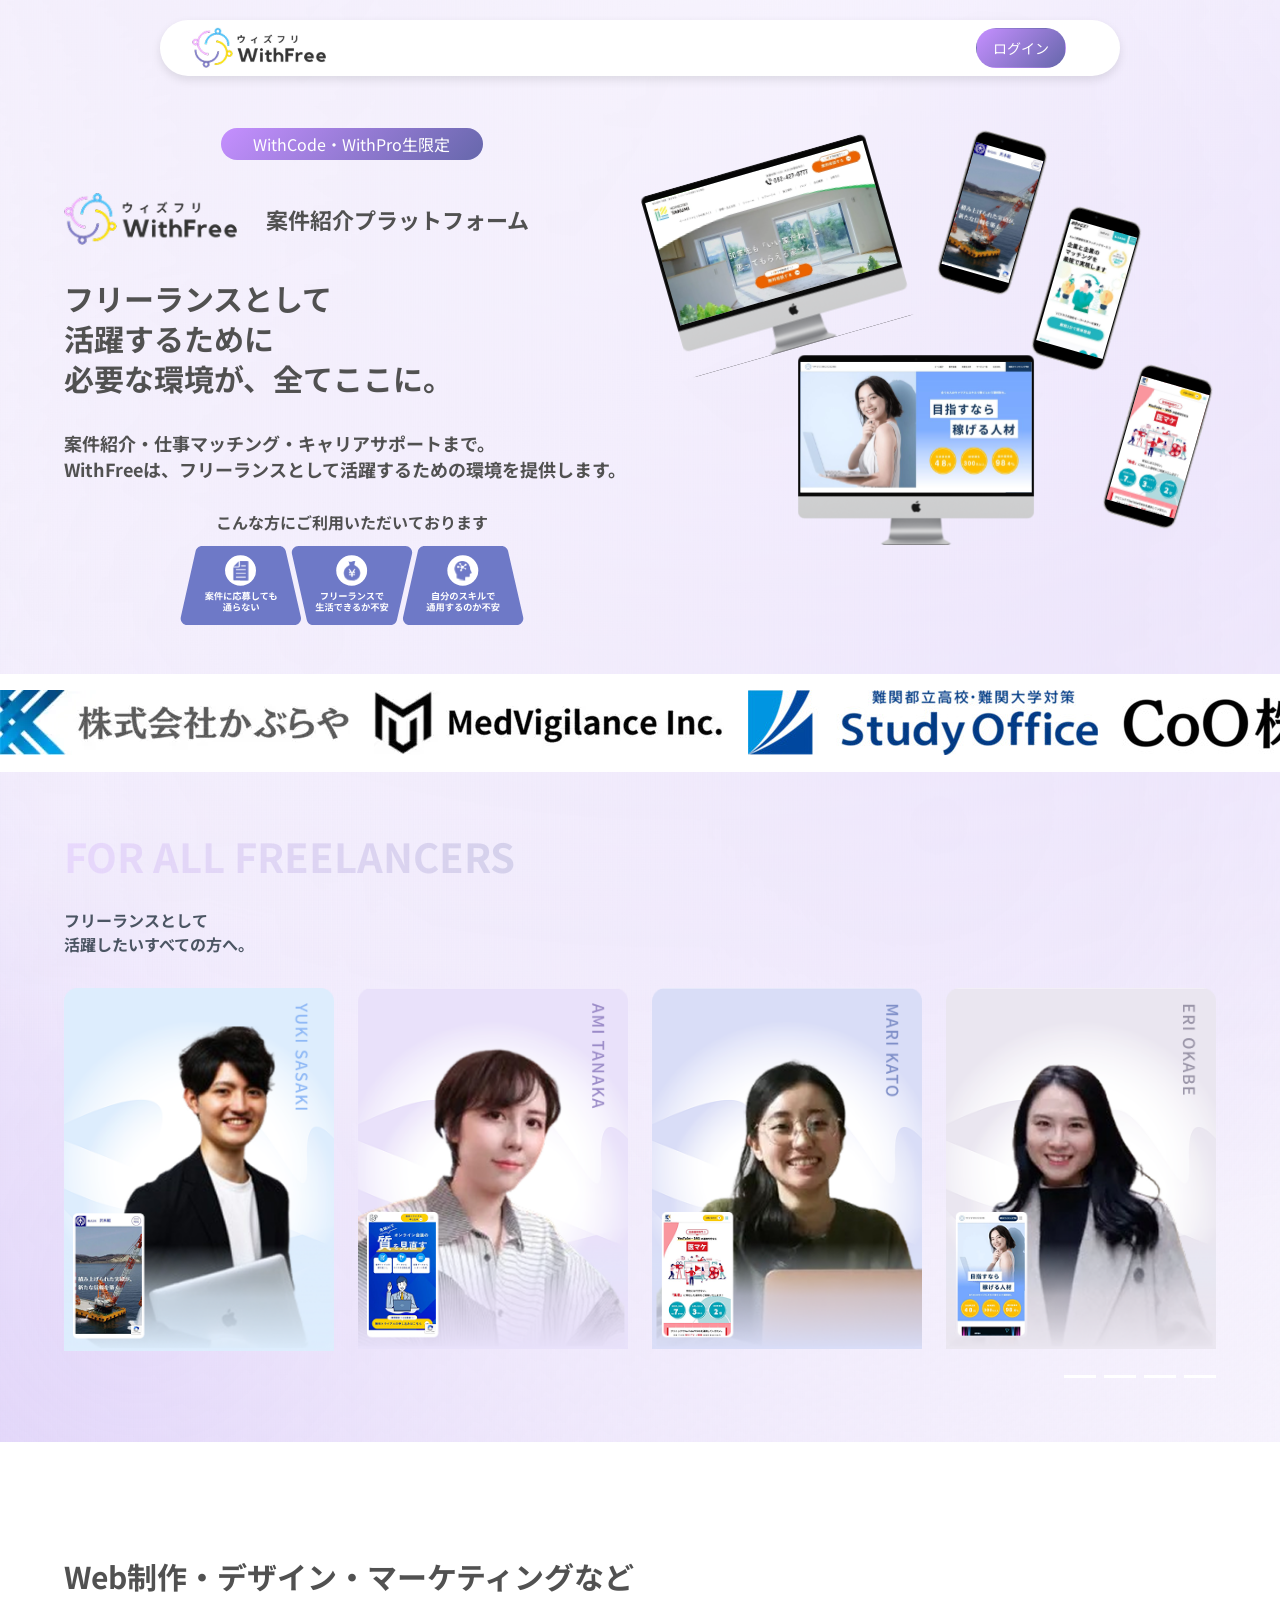
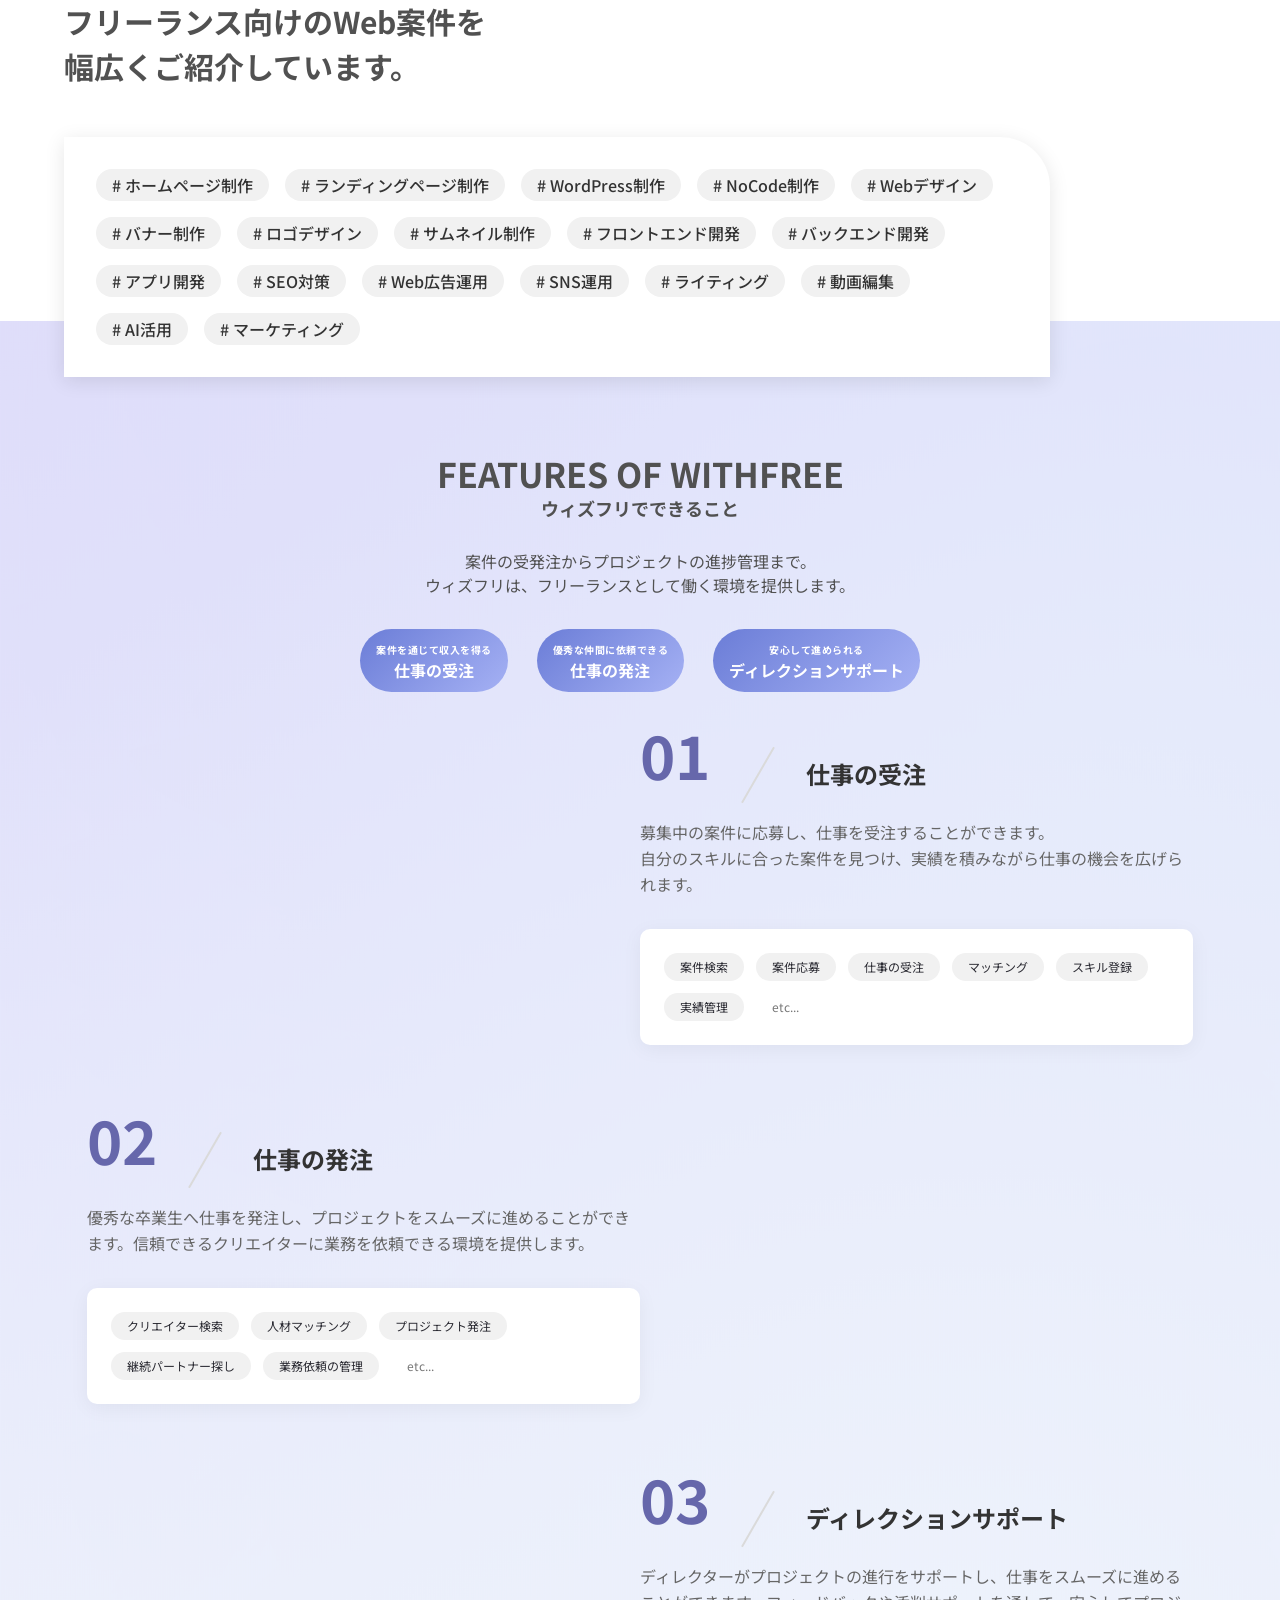
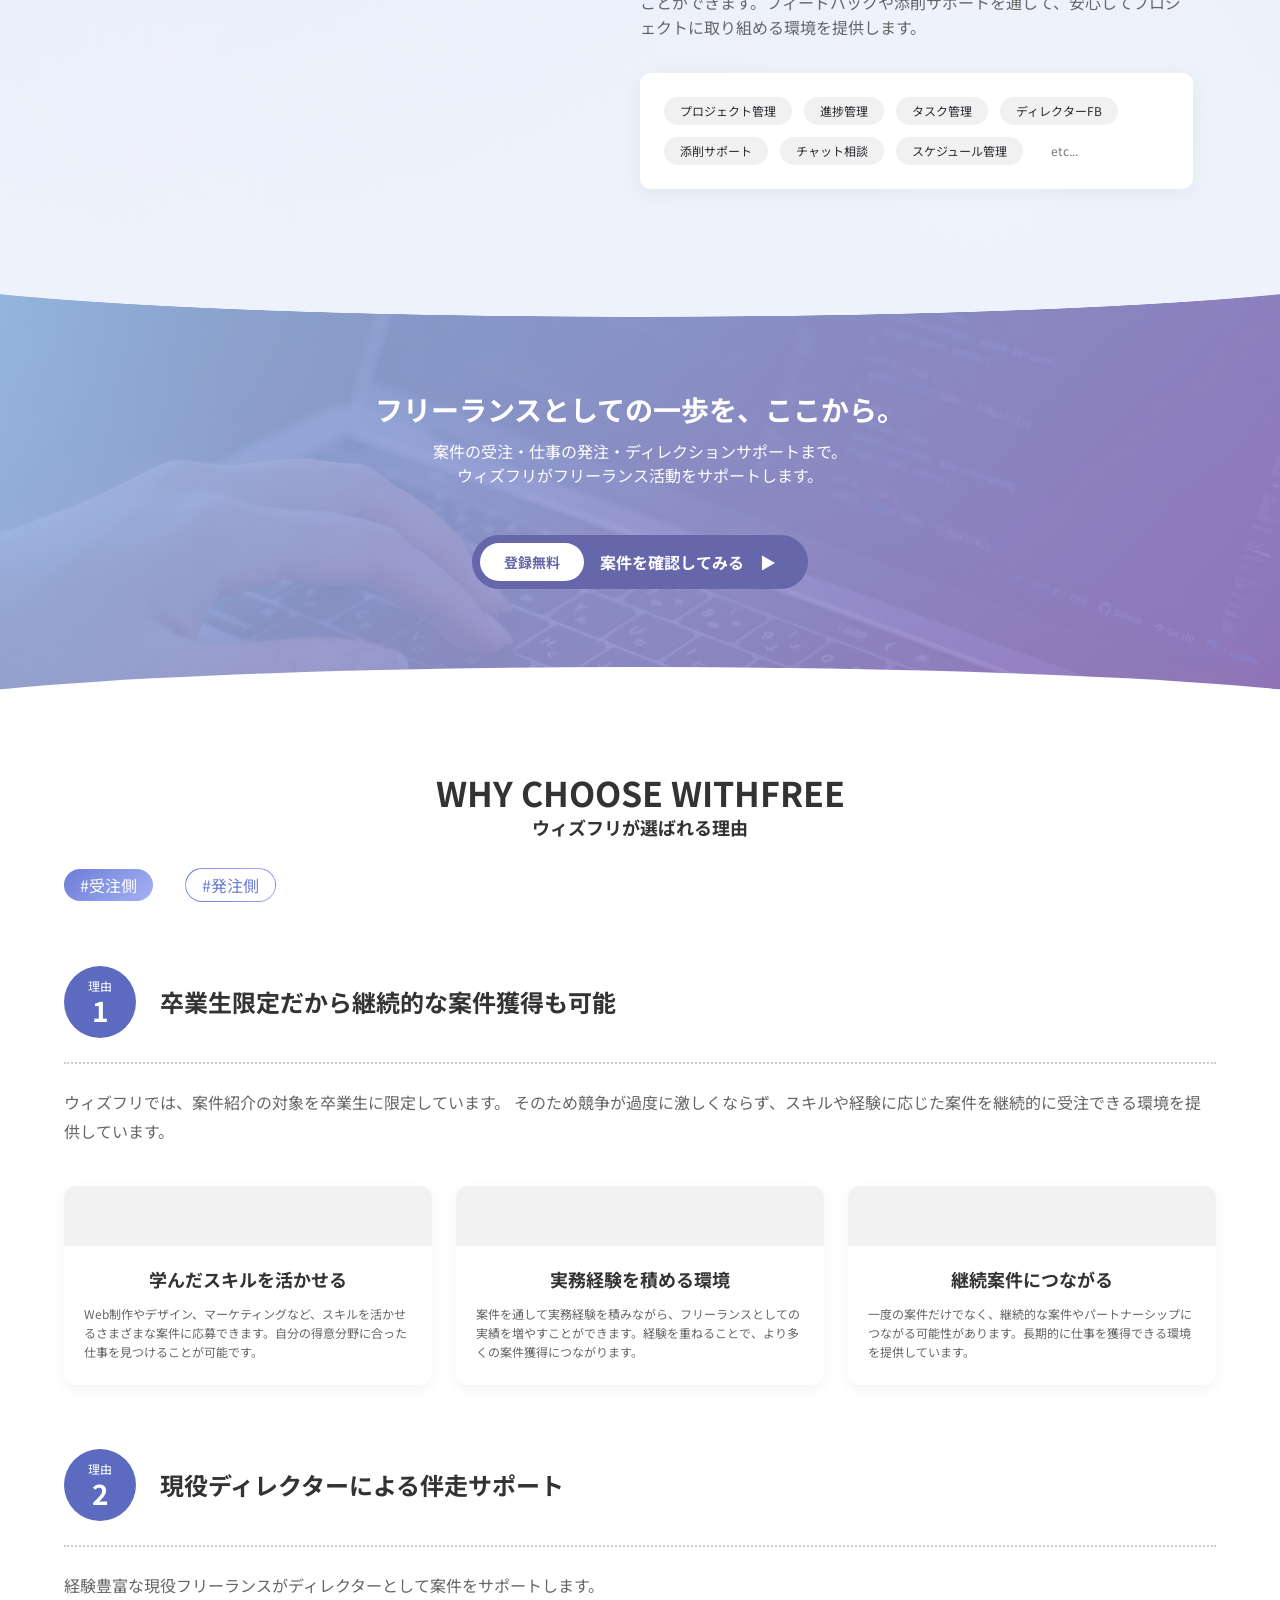
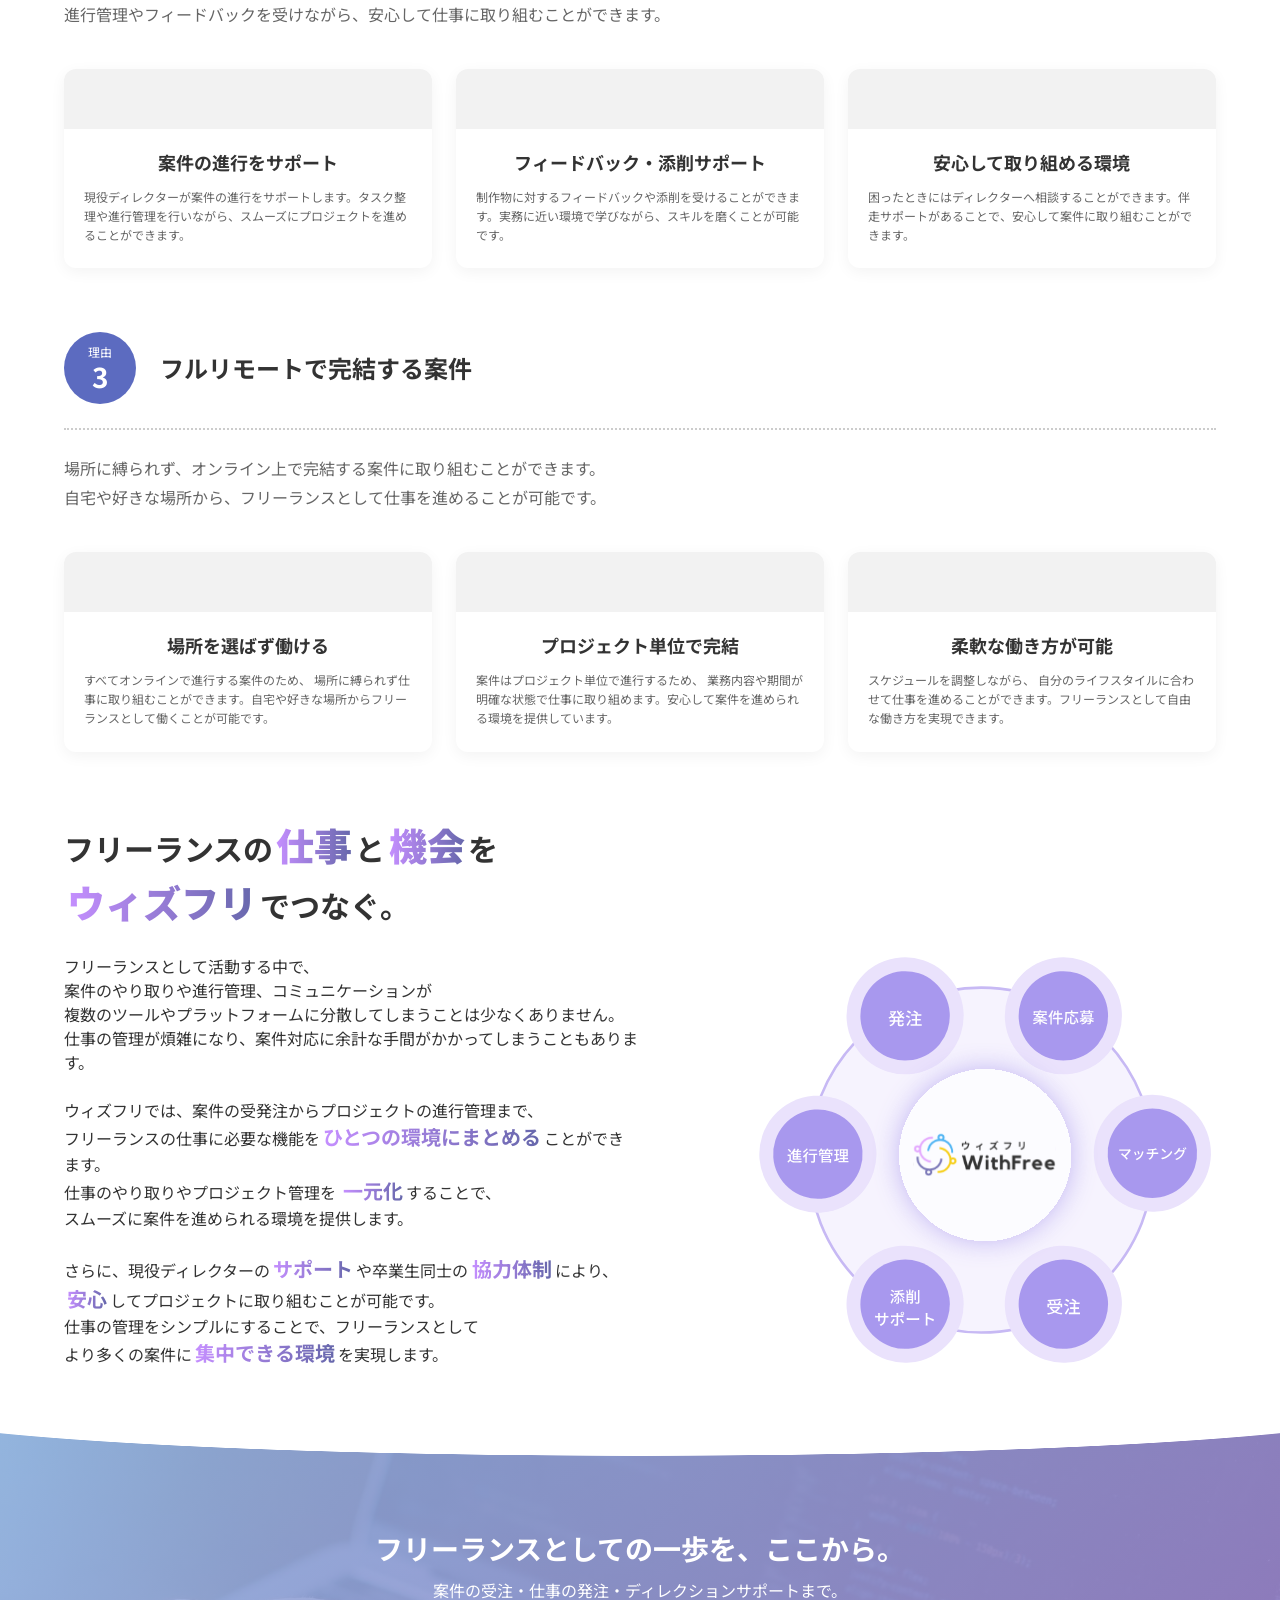
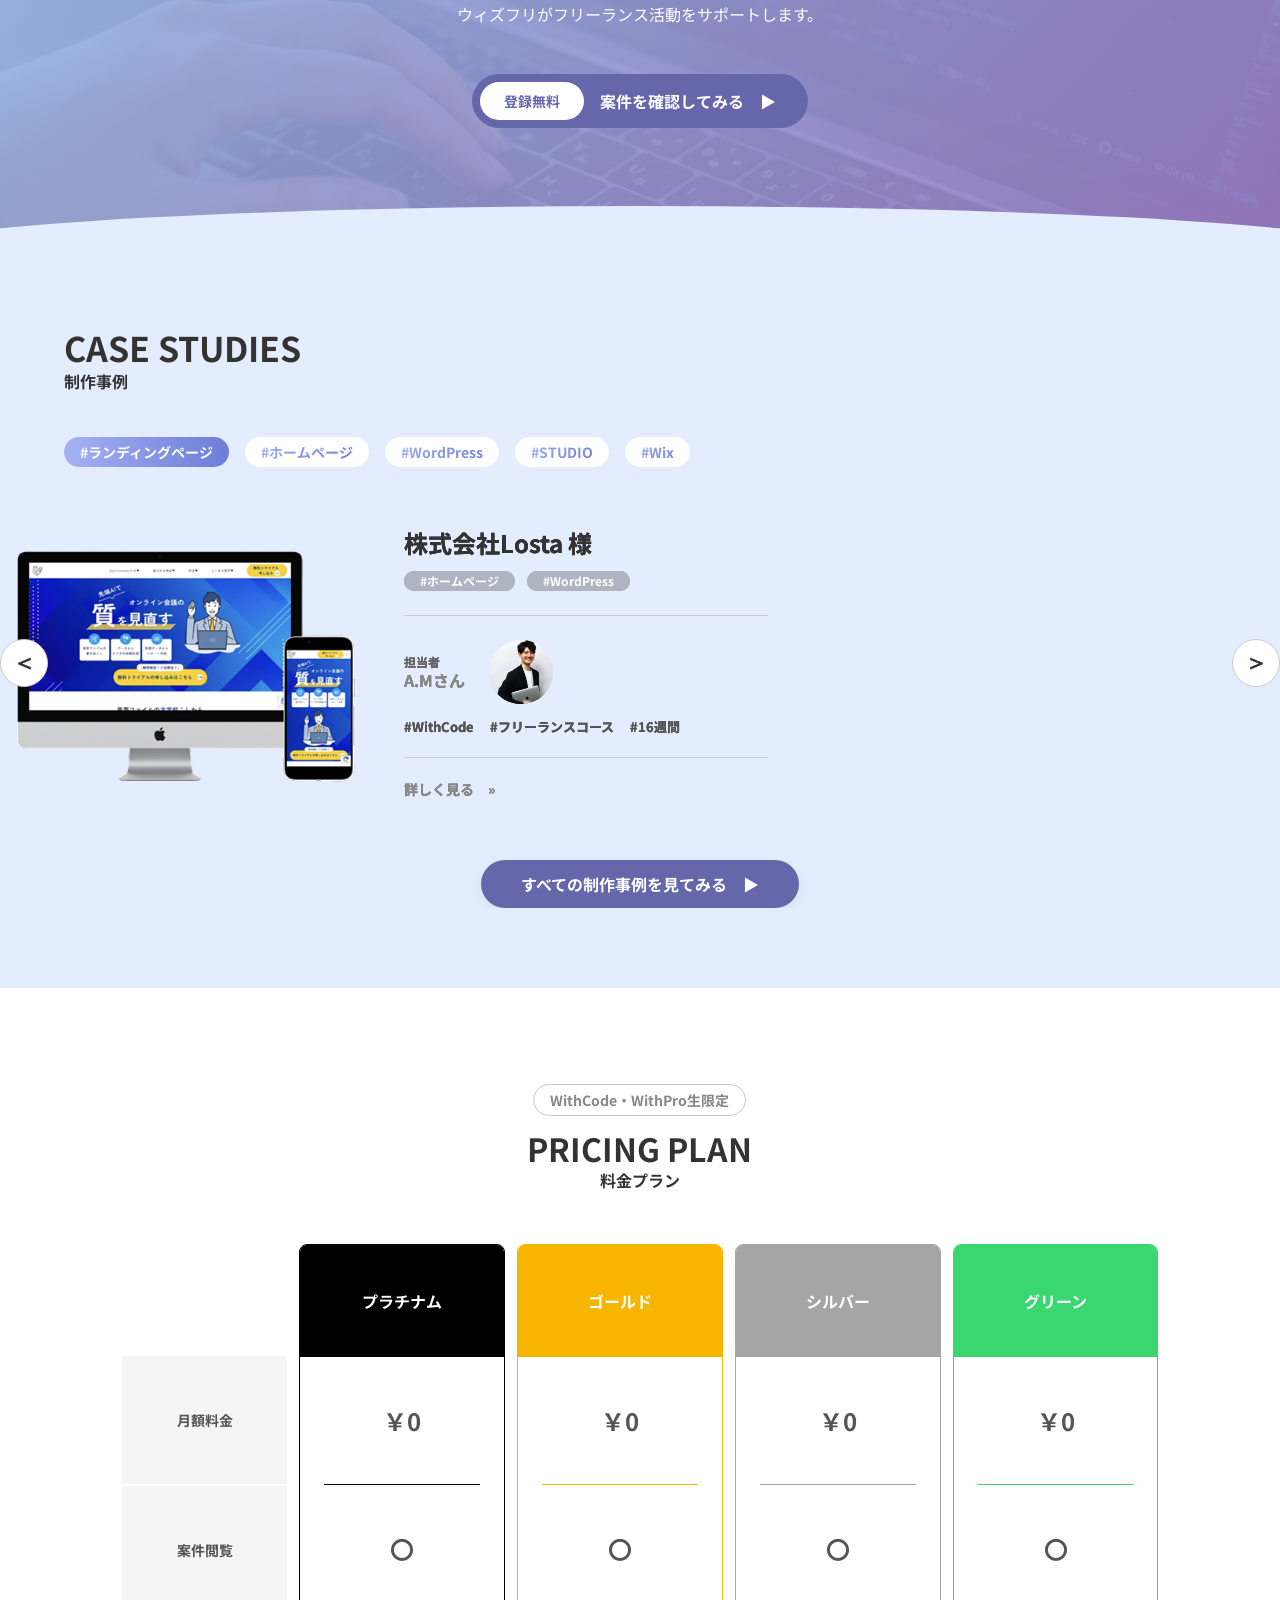
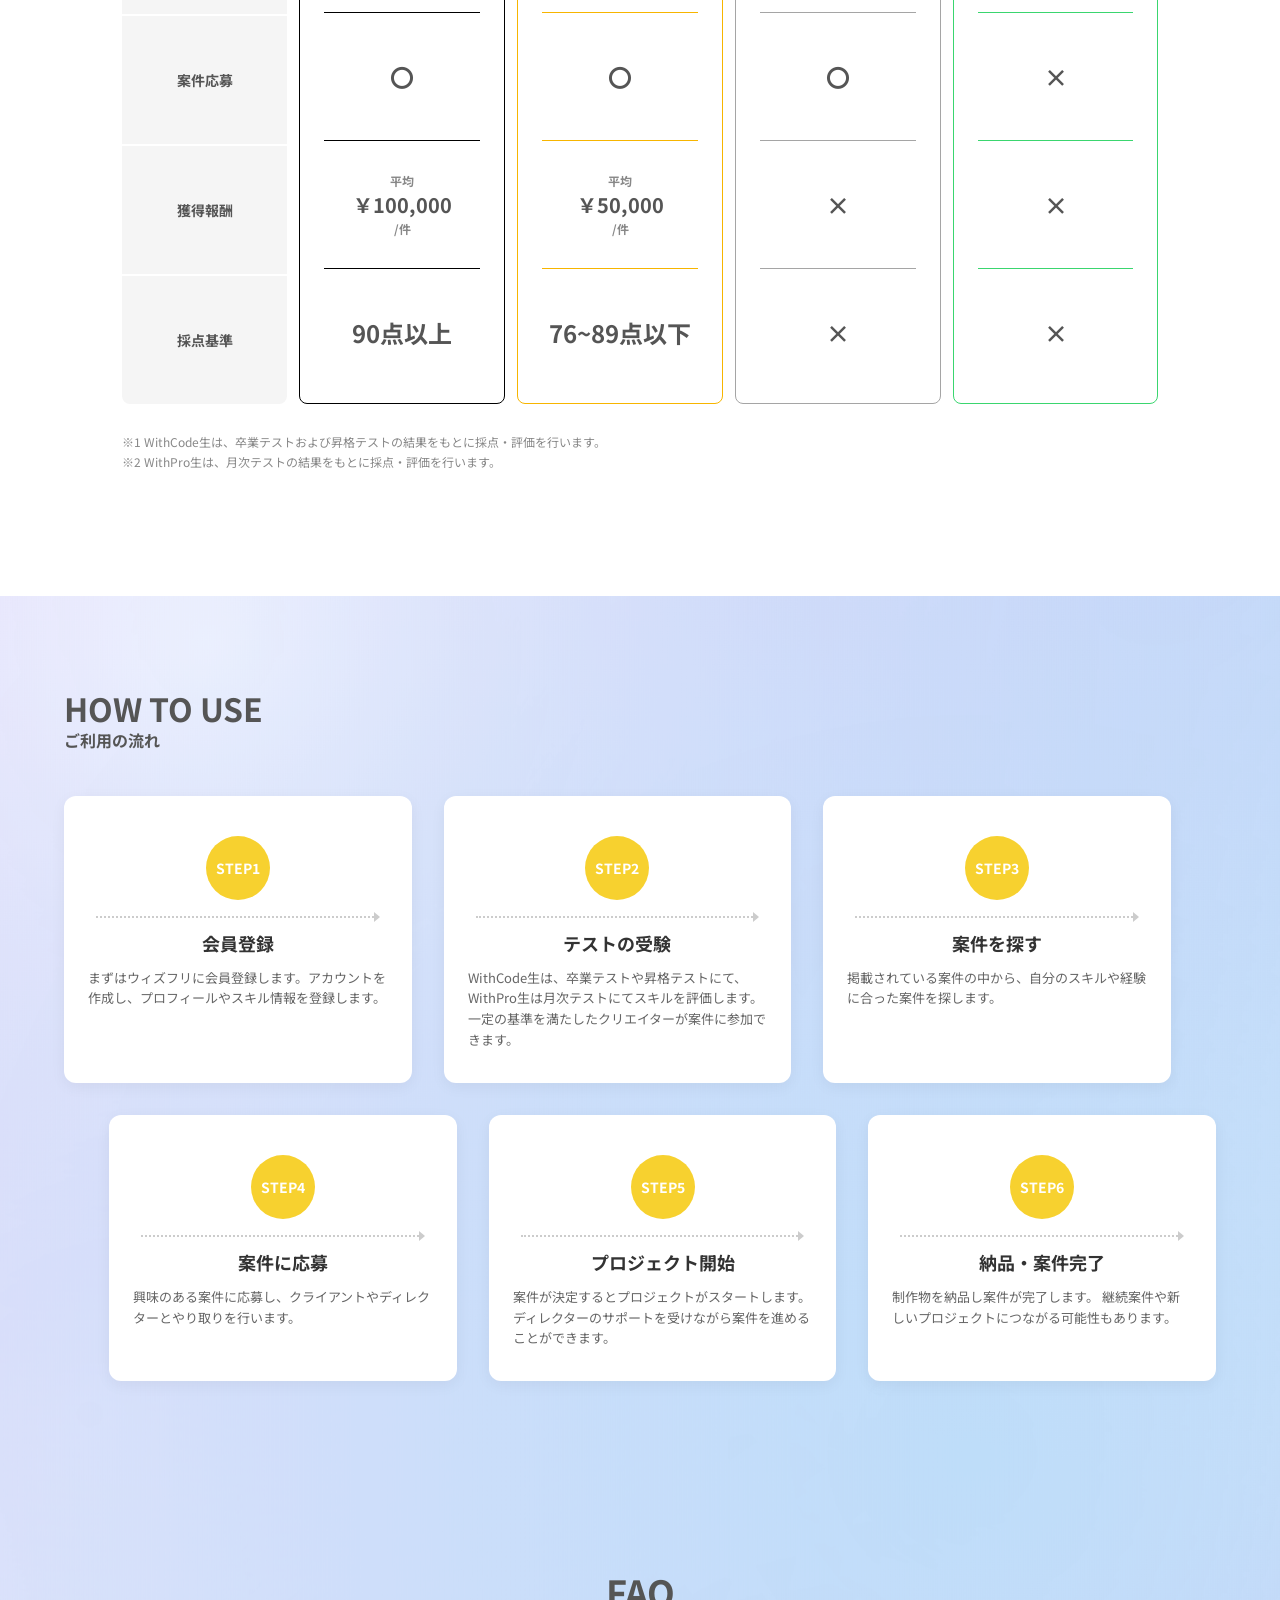
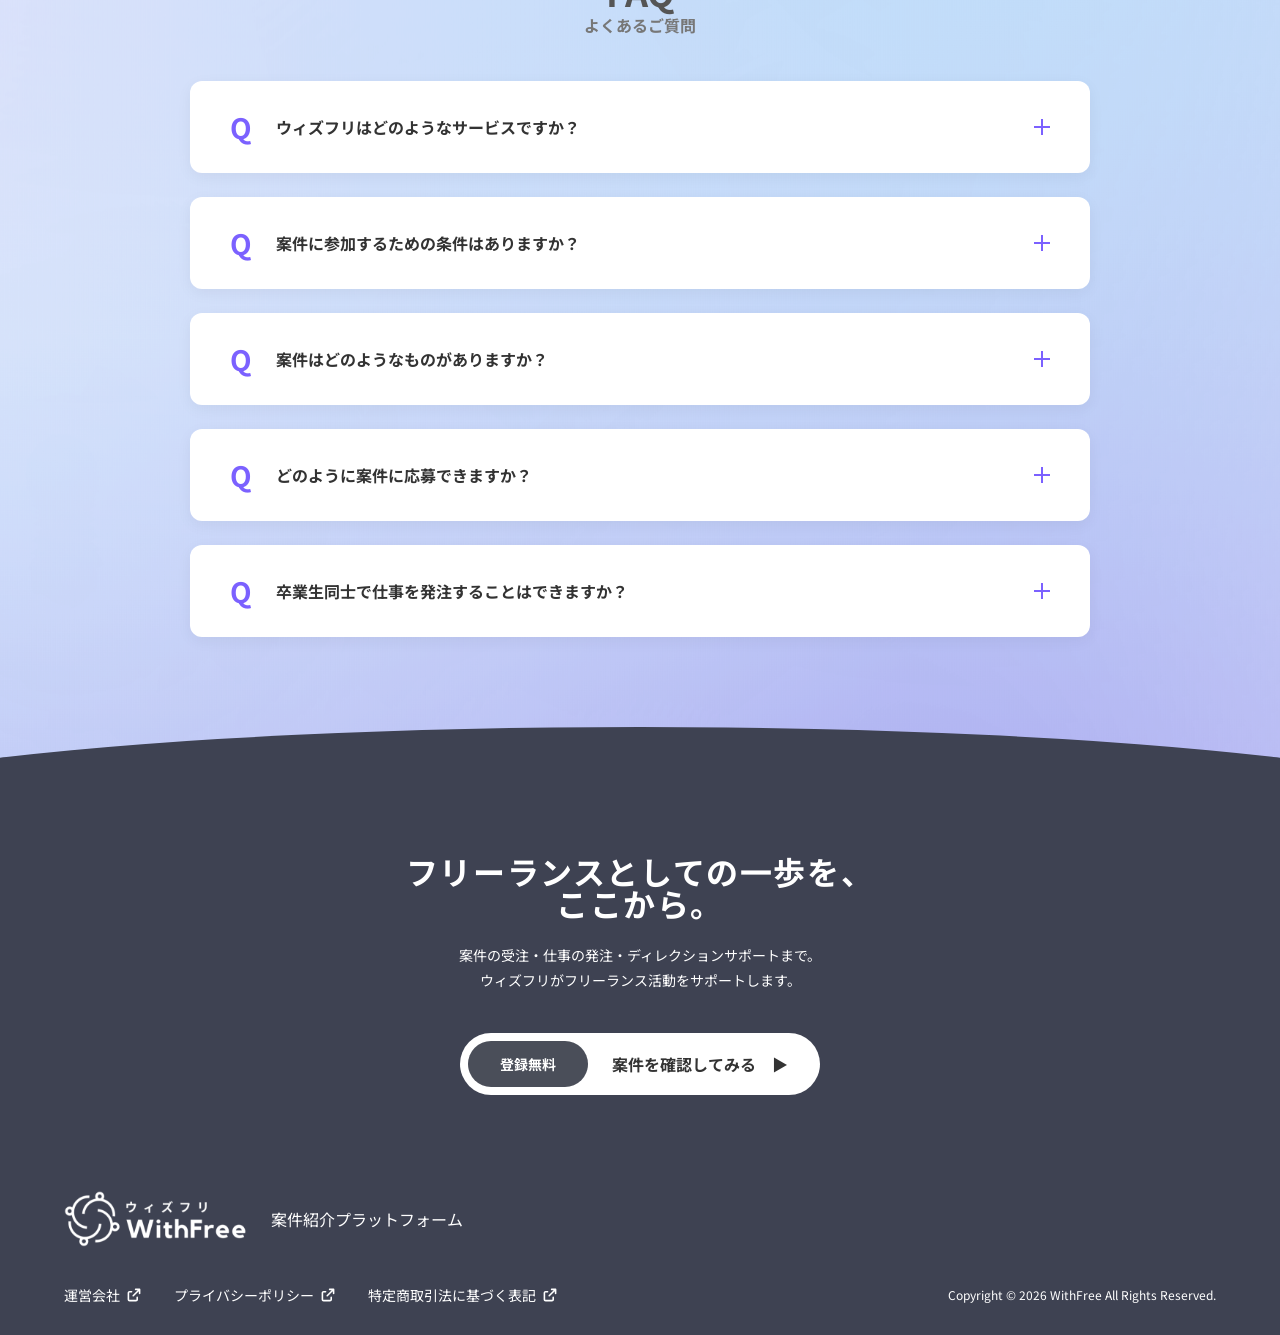
==== commit 4cb090dd: "indexレスポンシブ対応途中" ====
--- a/index.html
+++ b/index.html
@@ -54,13 +54,13 @@
       <nav id="h-nav" class="sp-only">
         <div id="h-nav__list">
           <ul>
-            <li><a href="">会社情報</a></li>
-            <li><a href="">事業内容</a></li>
-            <li><a href="">導入事例</a></li>
-            <li><a href="">お知らせ</a></li>
-            <li><a href="">採用情報</a></li>
-            <li><a href="">ブログ</a></li>
-            <li><a href="">お問い合わせ</a></li>
+            <li><a href=""></a></li>
+            <li><a href=""></a></li>
+            <li><a href=""></a></li>
+            <li><a href=""></a></li>
+            <li><a href=""></a></li>
+            <li><a href=""></a></li>
+            <li><a href=""></a></li>
           </ul>
         </div>
       </nav>
@@ -892,7 +892,7 @@
         <footer>
           <div class="footer-wrapper">
             <div class="footer-wrapper_message">
-              <h3>フリーランスとしての一歩を、ここから。</h3>
+              <h3>フリーランスとしての一歩を、<br class="sponly">ここから。</h3>
               <p>案件の受注・仕事の発注・ディレクションサポートまで。</p>
               <p>ウィズフリがフリーランス活動をサポートします。</p>
               <div class="top-cta_free_button">
@@ -928,6 +928,6 @@
     <script type="text/javascript" src="./js/fadein.js"></script>
     <script type="text/javascript" src="./js/faq.js"></script>
     <script type="text/javascript" src="./js/casestudies-slider.js"></script>
-    <script type="text/javascript" src="./js/smooth_scroll.js"></script>
+     <script type="text/javascript" src="./js/smooth.js"></script>
   </body>
 </html>
--- a/css/style.css
+++ b/css/style.css
@@ -338,11 +338,6 @@
     display: none;
   }
 }
-@media screen and (max-width: 480px) {
-  header .header_inner .header_wrap {
-    display: none;
-  }
-}
 header .header_inner .header_wrap .header_wrap_nav {
   display: inline-block;
   margin: 0 0.5rem;
@@ -355,6 +350,11 @@
 @media screen and (max-width: 768px) {
   header .header_inner .header_wrap .header_wrap_nav {
     margin: 0 0.25rem;
+  }
+}
+@media screen and (max-width: 480px) {
+  header .header_inner .header_wrap .header_wrap_nav {
+    display: none;
   }
 }
 header .header_inner .header_wrap .header_wrap_nav_a {
@@ -407,6 +407,11 @@
   background-clip: padding-box, border-box;
   opacity: 1;
 }
+@media screen and (max-width: 480px) {
+  header .header_inner .header_wrap .header_wrap_nav_a.button_login {
+    display: none;
+  }
+}
 header .h-open {
   position: absolute;
   z-index: 1000000;
@@ -482,7 +487,7 @@
 }
 @media screen and (max-width: 480px) {
   header .sp-only {
-    display: block;
+    display: none;
   }
 }
 header #h-nav {
@@ -632,6 +637,199 @@
     transform: translateX(0); /* 元の位置に戻す */
   }
 }
+footer {
+  background-color: transparent;
+  color: #ffffff;
+  margin-top: -8vw;
+  padding: 8rem 0 2rem;
+  position: relative;
+  overflow: hidden;
+  z-index: 10;
+}
+footer::before {
+  content: "";
+  position: absolute;
+  top: 0;
+  left: -20%;
+  width: 140%;
+  height: 100%;
+  background-color: #3e4252;
+  border-radius: 50% 50% 0 0/8vw 8vw 0 0;
+  z-index: -1;
+}
+footer .footer-wrapper {
+  width: 90%;
+  margin: 0 auto;
+}
+footer .footer-wrapper .footer-wrapper_message {
+  text-align: center;
+  margin-bottom: 6rem;
+}
+footer .footer-wrapper .footer-wrapper_message h3 {
+  font-size: 32px;
+  font-weight: bold;
+  letter-spacing: 0.05em;
+  margin: 0 0 1.5rem 0;
+}
+@media screen and (max-width: 480px) {
+  footer .footer-wrapper .footer-wrapper_message h3 {
+    font-size: 26px;
+    line-height: 1.5;
+  }
+}
+@media screen and (max-width: 1024px) {
+  footer .footer-wrapper .footer-wrapper_message h3 sponly {
+    display: none;
+  }
+}
+@media screen and (max-width: 480px) {
+  footer .footer-wrapper .footer-wrapper_message h3 sponly {
+    display: block;
+  }
+}
+footer .footer-wrapper .footer-wrapper_message p {
+  font-size: 14px;
+  line-height: 1.8;
+  margin: 0;
+}
+@media screen and (max-width: 480px) {
+  footer .footer-wrapper .footer-wrapper_message p {
+    font-size: 12px;
+  }
+}
+footer .footer-wrapper .footer-wrapper_message .top-cta_free_button {
+  display: inline-flex;
+  align-items: center;
+  background-color: #ffffff;
+  color: #333333;
+  padding: 8px 32px 8px 8px;
+  border-radius: 50px;
+  margin-top: 2.5rem;
+  cursor: pointer;
+  transition: opacity 0.3s ease;
+}
+footer .footer-wrapper .footer-wrapper_message .top-cta_free_button:hover {
+  opacity: 0.8;
+}
+footer .footer-wrapper .footer-wrapper_message .top-cta_free_button .top-cta_free_button_registration {
+  margin: 0 1.5rem 0 0;
+  padding: 1rem 2rem;
+  background-color: #4a4e59;
+  color: #ffffff;
+  font-size: 14px;
+  border-radius: 50px;
+}
+@media screen and (max-width: 480px) {
+  footer .footer-wrapper .footer-wrapper_message .top-cta_free_button .top-cta_free_button_registration {
+    margin: 0 0.75rem 0 0;
+    padding: 0.75rem 1rem;
+    font-size: 12px;
+  }
+}
+footer .footer-wrapper .footer-wrapper_message .top-cta_free_button .top-cta_free_button_serch {
+  font-size: 16px;
+  font-weight: bold;
+}
+@media screen and (max-width: 480px) {
+  footer .footer-wrapper .footer-wrapper_message .top-cta_free_button .top-cta_free_button_serch {
+    font-size: 14px;
+  }
+}
+footer .footer-wrapper .footer-wrapper_info {
+  display: flex;
+  align-items: center;
+  gap: 1.5rem;
+  margin-bottom: 1.5rem;
+}
+@media screen and (max-width: 480px) {
+  footer .footer-wrapper .footer-wrapper_info {
+    justify-content: space-between;
+  }
+}
+footer .footer-wrapper .footer-wrapper_info img {
+  height: 3.5rem;
+  width: auto;
+}
+@media screen and (max-width: 480px) {
+  footer .footer-wrapper .footer-wrapper_info img {
+    height: 2rem;
+  }
+}
+footer .footer-wrapper .footer-wrapper_info h6 {
+  font-size: 16px;
+  font-weight: normal;
+  margin: 0;
+}
+@media screen and (max-width: 480px) {
+  footer .footer-wrapper .footer-wrapper_info h6 {
+    font-size: 12px;
+  }
+}
+footer .footer-wrapper .footer-wrapper_bottom {
+  display: flex;
+  justify-content: space-between;
+  align-items: center;
+  flex-wrap: wrap;
+  gap: 1rem;
+  padding-top: 1rem;
+}
+@media screen and (max-width: 480px) {
+  footer .footer-wrapper .footer-wrapper_bottom {
+    display: block;
+  }
+}
+footer .footer-wrapper .footer-wrapper_bottom ul {
+  display: flex;
+  align-items: center;
+  gap: 2rem;
+  list-style: none;
+}
+@media screen and (max-width: 480px) {
+  footer .footer-wrapper .footer-wrapper_bottom ul {
+    display: block;
+  }
+}
+@media screen and (max-width: 480px) {
+  footer .footer-wrapper .footer-wrapper_bottom ul li {
+    line-height: 1.75;
+  }
+}
+footer .footer-wrapper .footer-wrapper_bottom ul li a {
+  display: flex;
+  align-items: center;
+  gap: 6px;
+  color: #ffffff;
+  font-size: 14px;
+  text-decoration: none;
+  cursor: pointer;
+  transition: opacity 0.3s ease;
+}
+@media screen and (max-width: 480px) {
+  footer .footer-wrapper .footer-wrapper_bottom ul li a {
+    font-size: 12px;
+  }
+}
+footer .footer-wrapper .footer-wrapper_bottom ul li a:hover {
+  opacity: 0.7;
+}
+footer .footer-wrapper .footer-wrapper_bottom ul li a img {
+  width: 1rem;
+  height: 1rem;
+}
+footer .footer-wrapper .footer-wrapper_bottom h6 {
+  font-size: 12px;
+  font-weight: normal;
+  margin: 0;
+  color: #ffffff;
+}
+@media screen and (max-width: 480px) {
+  footer .footer-wrapper .footer-wrapper_bottom h6 {
+    margin-top: 2rem;
+    text-align: center;
+    font-size: 8px;
+  }
+}
+
 .page-top {
   font-size: 16px;
 }
@@ -1372,7 +1570,7 @@
   margin: 0;
 }
 .page-top main article #top-casestudies .top-casestudies_wrapper .top-casestudies_wrapper_work .top-casestudies_wrapper_work_textbox .top-casestudies_wrapper_work_textbox_outline ul li {
-  background-color: #aeb5c0; /* 薄いグレー */
+  background-color: #aeb5c0;
   color: #ffffff;
   padding: 4px 16px;
   border-radius: 50px;
@@ -1862,123 +2060,856 @@
   transform: translate(-50%, -50%) rotate(90deg);
   opacity: 0;
 }
-.page-top main article footer {
-  background-color: transparent;
-  color: #ffffff;
-  margin-top: -8vw;
-  padding: 8rem 0 2rem;
+
+.page-archive #archive-heading {
+  background-image: url("/img/hildpage-header.svg");
+  background-size: cover;
+  background-position: center bottom;
+  background-repeat: no-repeat;
+  text-align: center;
+  padding: 6rem 0 10rem;
+}
+.page-archive #archive-heading h2 {
+  font-size: 36px;
+  font-weight: bold;
+  color: #515151;
+  margin-bottom: 2rem;
   position: relative;
-  overflow: hidden;
-  z-index: 10;
-}
-.page-top main article footer::before {
-  content: "";
-  position: absolute;
-  top: 0;
-  left: -20%;
-  width: 140%;
-  height: 100%;
-  background-color: #3e4252;
-  border-radius: 50% 50% 0 0/8vw 8vw 0 0;
-  z-index: -1;
-}
-.page-top main article footer .footer-wrapper {
+  display: inline-block;
+}
+.page-archive #archive-heading p {
+  font-size: 15px;
+  line-height: 1.8;
+  color: #555555;
+  margin: 0 0 0.5rem 0;
+}
+.page-archive #archive-heading .archive-heading_path {
   width: 90%;
   margin: 0 auto;
-}
-.page-top main article footer .footer-wrapper .footer-wrapper_message {
-  text-align: center;
-  margin-bottom: 6rem;
-}
-.page-top main article footer .footer-wrapper .footer-wrapper_message h3 {
-  font-size: 32px;
-  font-weight: bold;
-  letter-spacing: 0.05em;
-  margin: 0 0 1.5rem 0;
-}
-.page-top main article footer .footer-wrapper .footer-wrapper_message p {
-  font-size: 14px;
-  line-height: 1.8;
-  margin: 0;
-}
-.page-top main article footer .footer-wrapper .footer-wrapper_message .top-cta_free_button {
-  display: inline-flex;
-  align-items: center;
-  background-color: #ffffff;
-  color: #333333;
-  padding: 8px 32px 8px 8px;
-  border-radius: 50px;
-  margin-top: 2.5rem;
-  cursor: pointer;
-  transition: opacity 0.3s ease;
-}
-.page-top main article footer .footer-wrapper .footer-wrapper_message .top-cta_free_button:hover {
-  opacity: 0.8;
-}
-.page-top main article footer .footer-wrapper .footer-wrapper_message .top-cta_free_button .top-cta_free_button_registration {
-  background-color: #4a4e59;
-  color: #ffffff;
-  font-size: 14px;
-  padding: 10px 24px;
-  border-radius: 50px;
-  margin: 0 24px 0 0;
-}
-.page-top main article footer .footer-wrapper .footer-wrapper_message .top-cta_free_button .top-cta_free_button_serch {
-  font-size: 16px;
-  font-weight: bold;
-  margin: 0;
-}
-.page-top main article footer .footer-wrapper .footer-wrapper_info {
-  display: flex;
-  align-items: center;
-  gap: 1.5rem;
-  margin-bottom: 1.5rem;
-}
-.page-top main article footer .footer-wrapper .footer-wrapper_info img {
-  height: 40px;
-  width: auto;
-}
-.page-top main article footer .footer-wrapper .footer-wrapper_info h6 {
-  font-size: 16px;
-  font-weight: normal;
-  margin: 0;
-}
-.page-top main article footer .footer-wrapper .footer-wrapper_bottom {
-  display: flex;
-  justify-content: space-between;
-  align-items: center;
+  text-align: left;
+  display: flex;
+  align-items: center;
+}
+.page-archive #archive-heading .archive-heading_path li {
+  font-size: 12px;
+  color: #888888;
+  display: flex;
+  align-items: center;
+  /* 最後の要素以外（トップ）の直後に > を自動生成する */
+}
+.page-archive #archive-heading .archive-heading_path li:not(:last-child)::after {
+  content: ">";
+  font-size: 10px;
+  color: #cccccc;
+  margin: 0 10px;
+}
+.page-archive #archive-heading .archive-heading_path li a {
+  text-decoration: none;
+  color: #555555;
+  transition: color 0.3s ease;
+}
+.page-archive #archive-heading .archive-heading_path li a:hover {
+  color: #3e4252;
+  text-decoration: underline;
+}
+.page-archive #archive-works {
+  width: 90%;
+  margin: 0 auto;
+  margin-top: -6rem;
+  position: relative;
+  z-index: 10;
+  padding-bottom: 8rem;
+}
+.page-archive #archive-works .archive-works_category {
+  display: flex;
   flex-wrap: wrap;
   gap: 1rem;
-  padding-top: 1rem;
-}
-.page-top main article footer .footer-wrapper .footer-wrapper_bottom ul {
+  align-items: center;
+  margin-bottom: 4rem;
+}
+.page-archive #archive-works .archive-works_category li {
+  overflow: hidden;
+  background-color: #ffffff;
+  border-radius: 50px;
+}
+.page-archive #archive-works .archive-works_category li a {
+  display: flex;
+  align-items: center;
+  justify-content: center;
+  padding: 0.5rem 1rem;
+  font-size: 14px;
+  font-weight: bold;
+  text-decoration: none;
+  background-image: linear-gradient(to right, #a5b1f4 0%, #6b7dd7 100%);
+  -webkit-background-clip: text;
+  background-clip: text;
+  color: transparent;
+  transition: opacity 0.3s ease;
+  line-height: 1;
+}
+.page-archive #archive-works .archive-works_category li a:hover {
+  opacity: 0.7;
+}
+.page-archive #archive-works .archive-works_category li:first-child {
+  background-image: linear-gradient(to right, #a5b1f4 0%, #6b7dd7 100%);
+  background-color: transparent;
+}
+.page-archive #archive-works .archive-works_category li:first-child a {
+  background-image: none;
+  -webkit-background-clip: border-box;
+  background-clip: border-box;
+  color: #ffffff;
+}
+.page-archive #archive-works .archive-works_all {
+  display: grid;
+  grid-template-columns: repeat(3, 1fr);
+  gap: 3rem 2rem;
+  margin-bottom: 4rem;
+}
+.page-archive #archive-works .archive-works_all_card {
+  background-color: #ffffff;
+  border-radius: 16px;
+  overflow: hidden;
+  box-shadow: 0 10px 30px rgba(0, 0, 0, 0.05);
+  display: flex;
+  flex-direction: column;
+  transition: transform 0.3s ease, box-shadow 0.3s ease;
+  cursor: pointer;
+}
+.page-archive #archive-works .archive-works_all_card:hover {
+  transform: translateY(-6px);
+  box-shadow: 0 15px 40px rgba(0, 0, 0, 0.1);
+}
+.page-archive #archive-works .archive-works_all_card_img {
+  width: 100%;
+  aspect-ratio: 16/10;
+  background-color: #e2e8f0; /* 画像がない時のダミーグレー */
+  overflow: hidden;
+}
+.page-archive #archive-works .archive-works_all_card_img img {
+  width: 100%;
+  height: 100%;
+  object-fit: cover;
+  transition: transform 0.3s ease;
+}
+.page-archive #archive-works .archive-works_all_card:hover .page-archive #archive-works .archive-works_all_card_img img {
+  transform: scale(1.05);
+}
+.page-archive #archive-works .archive-works_all_card .archive-works_all_card_heading {
+  font-size: 16px;
+  font-weight: bold;
+  line-height: 1.5;
+  color: #515151;
+  margin: 1.5rem 1.5rem 1rem 1.5rem;
+  /* 2行以上のテキストを三点リーダーにする場合 */
+  display: -webkit-box;
+  -webkit-box-orient: vertical;
+  -webkit-line-clamp: 2;
+  overflow: hidden;
+}
+.page-archive #archive-works .archive-works_all_card .archive-works_all_card_customer {
+  font-size: 13px;
+  color: #888888;
+  margin: 0 1.5rem 1rem 1.5rem;
+}
+.page-archive #archive-works .archive-works_all_card .archive-works_all_card_category {
+  display: inline-block;
+  font-size: 12px;
+  font-weight: 500;
+  color: #666666;
+  background-color: #f1f1f1;
+  padding: 4px 12px;
+  border-radius: 4px;
+  margin: 0 auto 1.5rem 1.5rem;
+  border: #666666;
+  border-radius: 20px;
+}
+@media (max-width: 960px) {
+  .page-archive #archive-works #archive-works .archive-works_all {
+    grid-template-columns: repeat(2, 1fr); /* タブレットサイズでは2カラムにする */
+    gap: 2rem 1.5rem;
+  }
+}
+@media (max-width: 599px) {
+  .page-archive #archive-works #archive-heading {
+    padding: 4rem 1rem 8rem;
+  }
+  .page-archive #archive-works #archive-heading h2 {
+    font-size: 28px;
+  }
+  .page-archive #archive-works #archive-works {
+    margin-top: -5rem;
+  }
+  .page-archive #archive-works #archive-works .archive-works_category {
+    gap: 0.5rem;
+    margin-bottom: 2.5rem;
+  }
+  .page-archive #archive-works #archive-works .archive-works_category li a {
+    padding: 8px 16px;
+    font-size: 13px;
+  }
+  .page-archive #archive-works #archive-works .archive-works_all {
+    grid-template-columns: 1fr; /* スマホでは縦1カラムにスッキリ整える */
+    gap: 2rem;
+  }
+}
+.page-archive #archive-works .archive-pagination {
+  display: flex;
+  justify-content: center;
+  margin: 4rem 0;
+}
+.page-archive #archive-works .archive-pagination_list {
   display: flex;
   align-items: center;
   gap: 2rem;
+  list-style: none;
+}
+.page-archive #archive-works .archive-pagination_list li a {
+  display: flex;
+  align-items: center;
+  justify-content: center;
+  width: 50px;
+  height: 50px;
+  background-color: #f1f1f1;
+  color: #515151;
+  font-size: 16px;
+  font-weight: bold;
+  text-decoration: none;
+  border-radius: 50%;
+  box-shadow: 0 4px 10px rgba(0, 0, 0, 0.04);
+  transition: all 0.3s ease;
+}
+.page-archive #archive-works .archive-pagination_list li a:hover {
+  background-color: #f1f1f1;
+  transform: translateY(-2px);
+}
+.page-archive #archive-works .archive-pagination_list li {
+  /* 現在表示しているページの数字 */
+}
+.page-archive #archive-works .archive-pagination_list li.is-active a {
+  background-color: #6667ab;
+  color: #ffffff;
+  pointer-events: none; /* 選択中はクリック無効化 */
+}
+
+.page-policy #policy-heading {
+  background-image: url("/img/hildpage-header.svg");
+  background-size: cover;
+  background-position: center bottom;
+  background-repeat: no-repeat;
+  text-align: center;
+  padding: 6rem 0 10rem;
+}
+.page-policy #policy-heading h2 {
+  font-size: 36px;
+  font-weight: bold;
+  color: #515151;
+  margin-bottom: 2rem;
+  position: relative;
+  display: inline-block;
+}
+.page-policy #policy-heading .policy-heading_path {
+  width: 90%;
+  margin: 0 auto;
+  margin-top: 3rem;
+  text-align: left;
+  display: flex;
+  align-items: center;
+}
+.page-policy #policy-heading .policy-heading_path li {
+  font-size: 12px;
+  color: #888888;
+  display: flex;
+  align-items: center;
+}
+.page-policy #policy-heading .policy-heading_path li:not(:last-child)::after {
+  content: ">";
+  font-size: 10px;
+  color: #cccccc;
+  margin: 0 10px;
+}
+.page-policy #policy-heading .policy-heading_path li a {
+  text-decoration: none;
+  color: #555555;
+  transition: color 0.3s ease;
+}
+.page-policy #policy-heading .policy-heading_path li a:hover {
+  color: #3e4252;
+  text-decoration: underline;
+}
+.page-policy #privacy-content {
+  margin-top: -6rem;
+  position: relative;
+  z-index: 10;
+  padding-bottom: 8rem;
+}
+.page-policy #privacy-content .privacy-content_wrapper {
+  width: 90%;
+  margin: 4rem auto;
+}
+.page-policy #privacy-content .privacy-content_wrapper_block {
+  margin-bottom: 4rem;
+}
+.page-policy #privacy-content .privacy-content_wrapper_block h3 {
+  font-size: 18px;
+  font-weight: bold;
+  color: #515151;
+  padding-bottom: 0.75rem;
+  margin: 0 0 1.5rem 0;
+  border-bottom: 1px solid #8e79e8;
+}
+.page-policy #privacy-content .privacy-content_wrapper_block p {
+  font-size: 14px;
+  line-height: 1.85;
+  color: #4a4a4a;
+  margin: 0;
+}
+.page-policy #privacy-content .privacy-content_wrapper_block p + p {
+  margin-top: 0.5rem;
+  font-weight: bold;
+  color: #6667ab;
+}
+.page-policy #privacy-content .privacy-content_wrapper .privacy-content_meta {
+  text-align: right; /* 右寄せ */
+  margin-top: 4rem;
+}
+.page-policy #privacy-content .privacy-content_wrapper .privacy-content_meta p {
+  font-size: 12px;
+  color: #999999;
+  margin: 0 0 0.25rem 0;
+}
+@media (max-width: 768px) {
+  .page-policy #privacy-content {
+    margin-top: -4rem;
+  }
+  .page-policy #privacy-content .privacy-content_wrapper {
+    padding: 3rem 2rem;
+    border-radius: 8px;
+  }
+  .page-policy #privacy-content .privacy-content_wrapper_block {
+    margin-bottom: 3rem;
+  }
+  .page-policy #privacy-content .privacy-content_wrapper_block h3 {
+    font-size: 16px;
+  }
+  .page-policy #privacy-content .privacy-content_wrapper_block p {
+    font-size: 12px;
+  }
+}
+
+.page-transaction #transaction-heading {
+  background-image: url("/img/hildpage-header.svg");
+  background-size: cover;
+  background-position: center bottom;
+  background-repeat: no-repeat;
+  text-align: center;
+  padding: 6rem 0 10rem;
+}
+.page-transaction #transaction-heading h2 {
+  font-size: 36px;
+  font-weight: bold;
+  color: #515151;
+  margin-bottom: 2rem;
+  position: relative;
+  display: inline-block;
+}
+.page-transaction #transaction-heading .transaction-heading_path {
+  width: 90%;
+  margin: 0 auto;
+  margin-top: 3rem;
+  text-align: left;
+  display: flex;
+  align-items: center;
+}
+.page-transaction #transaction-heading .transaction-heading_path li {
+  font-size: 12px;
+  color: #888888;
+  display: flex;
+  align-items: center;
+}
+.page-transaction #transaction-heading .transaction-heading_path li:not(:last-child)::after {
+  content: ">";
+  font-size: 10px;
+  color: #cccccc;
+  margin: 0 10px;
+}
+.page-transaction #transaction-heading .transaction-heading_path li a {
+  text-decoration: none;
+  color: #555555;
+  transition: color 0.3s ease;
+}
+.page-transaction #transaction-heading .transaction-heading_path li a:hover {
+  color: #3e4252;
+  text-decoration: underline;
+}
+.page-transaction #transaction-content {
+  padding-bottom: 10rem;
+}
+.page-transaction #transaction-content .transaction-content_wrapper {
+  max-width: 800px;
+  margin: 0 auto;
+  padding: 0 20px;
+}
+.page-transaction #transaction-content .transaction-content_wrapper .transaction-content_wrapper_block {
+  margin-bottom: 3rem;
+}
+.page-transaction #transaction-content .transaction-content_wrapper .transaction-content_wrapper_block h3 {
+  font-size: 18px;
+  font-weight: bold;
+  color: #333333;
+  margin-bottom: 1rem;
+}
+.page-transaction #transaction-content .transaction-content_wrapper .transaction-content_wrapper_block .transaction-content_wrapper_block_text {
+  background-color: #f7f8f9;
+  padding: 2.5rem;
+  border-radius: 8px;
+}
+.page-transaction #transaction-content .transaction-content_wrapper .transaction-content_wrapper_block .transaction-content_wrapper_block_text p,
+.page-transaction #transaction-content .transaction-content_wrapper .transaction-content_wrapper_block .transaction-content_wrapper_block_text li {
+  font-size: 15px;
+  line-height: 1.8;
+  color: #333333;
+  margin: 0;
+}
+.page-transaction #transaction-content .transaction-content_wrapper .transaction-content_wrapper_block .transaction-content_wrapper_block_text p:not(:last-child) {
+  margin-bottom: 1rem;
+}
+.page-transaction #transaction-content .transaction-content_wrapper .transaction-content_wrapper_block .transaction-content_wrapper_block_text ul {
   list-style: none;
   padding: 0;
   margin: 0;
 }
-.page-top main article footer .footer-wrapper .footer-wrapper_bottom ul li a {
-  display: flex;
-  align-items: center;
-  gap: 6px;
+.page-transaction #transaction-content .transaction-content_wrapper .transaction-content_wrapper_block .transaction-content_wrapper_block_text ul li {
+  margin-bottom: 0.8rem;
+}
+.page-transaction #transaction-content .transaction-content_wrapper .transaction-content_wrapper_block .transaction-content_wrapper_block_text ul li:last-child {
+  margin-bottom: 0;
+}
+
+.page-single {
+  /* ================================================== */
+  /* ▼ 共通設定 ▼ */
+  /* ================================================== */
+}
+.page-single .container {
+  max-width: 1000px;
+  margin: 0 auto;
+  padding: 0 20px;
+}
+.page-single {
+  /* ================================================== */
+  /* ▼ 1. メインビジュアル (#single-heading) ▼ */
+  /* ================================================== */
+}
+.page-single #single-heading {
+  background-color: #f3f4fb;
+  padding-top: 4rem;
+  /* HTMLの先頭にある見出しは、カンプに存在しないため非表示 */
+}
+.page-single #single-heading > h2,
+.page-single #single-heading > p {
+  display: none;
+}
+.page-single #single-heading .single-heading_wrapper {
+  max-width: 1000px;
+  margin: 0 auto;
+  padding: 0 20px;
+  display: flex;
+  justify-content: space-between;
+  align-items: center;
+  gap: 4rem;
+  margin-bottom: 3rem;
+}
+.page-single #single-heading .single-heading_wrapper_text {
+  flex: 1;
+}
+.page-single #single-heading .single-heading_wrapper_text h1 {
+  font-size: 30px;
+  line-height: 1.5;
+  margin-bottom: 1.5rem;
+  color: #333333;
+}
+.page-single #single-heading .single-heading_wrapper_text_description {
+  font-size: 14px;
+  line-height: 1.8;
+  color: #666666;
+  margin-bottom: 2rem;
+}
+.page-single #single-heading .single-heading_wrapper_text_company {
+  font-size: 14px;
+  font-weight: bold;
+  color: #333333;
+  margin-bottom: 1.5rem;
+}
+.page-single #single-heading .single-heading_wrapper_text_tags {
+  display: flex;
+  flex-wrap: wrap;
+  gap: 10px;
+  list-style: none;
+  padding: 0;
+}
+.page-single #single-heading .single-heading_wrapper_text_tags li {
+  background-color: #ffffff;
+  border: 1px solid #d2d6eb;
+  color: #6667ab;
+  padding: 6px 16px;
+  border-radius: 50px;
+  font-size: 12px;
+  font-weight: bold;
+}
+.page-single #single-heading .single-heading_wrapper_img {
+  flex: 1;
+  text-align: right;
+}
+.page-single #single-heading .single-heading_wrapper_img img {
+  max-width: 100%;
+  height: auto;
+}
+.page-single #single-heading {
+  /* パンくずリスト */
+}
+.page-single #single-heading .single-heading_wrapper_path {
+  max-width: 1000px;
+  margin: 0 auto;
+  padding: 1rem 20px;
+  display: flex;
+  list-style: none;
+  font-size: 12px;
+  color: #999;
+  border-top: 1px solid #e1e4f0;
+}
+.page-single #single-heading .single-heading_wrapper_path li {
+  display: flex;
+  align-items: center;
+}
+.page-single #single-heading .single-heading_wrapper_path li a {
+  color: #999;
+  text-decoration: none;
+  transition: opacity 0.3s;
+}
+.page-single #single-heading .single-heading_wrapper_path li a:hover {
+  opacity: 0.7;
+}
+.page-single #single-heading .single-heading_wrapper_path li:not(:last-child)::after {
+  content: ">";
+  margin: 0 8px;
+  font-weight: bold;
+}
+.page-single {
+  /* ================================================== */
+  /* ▼ 2. PROJECT OVERVIEW (#single-overview) ▼ */
+  /* ================================================== */
+}
+.page-single #single-overview {
+  padding: 6rem 20px;
+}
+.page-single #single-overview .single-overview_title {
+  margin-bottom: 3rem;
+}
+.page-single #single-overview .single-overview_title h2 {
+  font-size: 28px;
+  font-weight: bold;
+  color: #333333;
+  margin-bottom: 0.5rem;
+}
+.page-single #single-overview .single-overview_title p {
+  font-size: 14px;
+  color: #333333;
+  font-weight: bold;
+}
+.page-single #single-overview .single-overview_row {
+  display: flex;
+  justify-content: space-between;
+  align-items: flex-start;
+  gap: 4rem;
+  margin-bottom: 6rem;
+}
+.page-single #single-overview .single-overview_row_text {
+  flex: 1;
+}
+.page-single #single-overview .single-overview_row_text_badge {
+  display: inline-block;
+  background-color: #6667ab;
   color: #ffffff;
+  padding: 8px 24px;
+  border-radius: 50px;
+  font-weight: bold;
+  font-size: 14px;
+  margin-bottom: 2rem;
+}
+.page-single #single-overview .single-overview_row_text_checklist {
+  list-style: none;
+  padding: 0;
+}
+.page-single #single-overview .single-overview_row_text_checklist li {
+  position: relative;
+  padding-left: 2rem;
+  margin-bottom: 1.5rem;
+  /* 青丸とチェックマーク */
+}
+.page-single #single-overview .single-overview_row_text_checklist li::before {
+  content: "";
+  position: absolute;
+  left: 0;
+  top: 4px;
+  width: 20px;
+  height: 20px;
+  background-color: #6667ab;
+  border-radius: 50%;
+  background-image: url("data:image/svg+xml,%3Csvg xmlns='http://www.w3.org/2000/svg' viewBox='0 0 24 24' fill='none' stroke='white' stroke-width='3' stroke-linecap='round' stroke-linejoin='round'%3E%3Cpolyline points='20 6 9 17 4 12'%3E%3C/polyline%3E%3C/svg%3E");
+  background-size: 12px;
+  background-position: center;
+  background-repeat: no-repeat;
+}
+.page-single #single-overview .single-overview_row_text_checklist li h4 {
+  font-size: 16px;
+  font-weight: bold;
+  margin-bottom: 0.5rem;
+  color: #333333;
+}
+.page-single #single-overview .single-overview_row_text_checklist li p {
+  font-size: 14px;
+  line-height: 1.6;
+  color: #666666;
+}
+.page-single #single-overview .single-overview_row_text {
+  /* 改善結果（横並び3列カード） */
+}
+.page-single #single-overview .single-overview_row_text_results {
+  background-color: #f7f8f9;
+  border-radius: 20px;
+  padding: 3rem;
+  display: grid;
+  grid-template-columns: repeat(3, 1fr);
+  gap: 2rem;
+}
+.page-single #single-overview .single-overview_row_text_results_card {
+  background-color: #ffffff;
+  padding: 2.5rem 2rem;
+  border-radius: 12px;
+  box-shadow: 0 4px 15px rgba(0, 0, 0, 0.03);
+  text-align: center;
+}
+.page-single #single-overview .single-overview_row_text_results_card img {
+  height: 120px;
+  width: auto;
+  margin-bottom: 1.5rem;
+}
+.page-single #single-overview .single-overview_row_text_results_card h4 {
+  font-size: 16px;
+  font-weight: bold;
+  margin-bottom: 1rem;
+}
+.page-single #single-overview .single-overview_row_text_results_card p {
   font-size: 13px;
+  line-height: 1.6;
+  color: #666666;
+  text-align: left;
+}
+.page-single #single-overview .single-overview_row_img {
+  flex: 1;
+}
+.page-single #single-overview .single-overview_row_img img {
+  width: 100%;
+  height: auto;
+  border-radius: 12px;
+  box-shadow: 0 4px 20px rgba(0, 0, 0, 0.08);
+}
+.page-single #single-overview .single-overview_row_img_tech {
+  display: flex;
+  flex-wrap: wrap;
+  gap: 10px;
+  list-style: none;
+  padding: 0;
+  margin-top: 1.5rem;
+}
+.page-single #single-overview .single-overview_row_img_tech li {
+  border: 1px solid #6667ab;
+  color: #6667ab;
+  padding: 4px 16px;
+  border-radius: 50px;
+  font-size: 12px;
+}
+.page-single {
+  /* ================================================== */
+  /* ▼ 3. PRODUCTION WORKS (#single-production) ▼ */
+  /* ================================================== */
+}
+.page-single #single-production {
+  padding-bottom: 8rem;
+}
+.page-single #single-production .single-production_title {
+  margin-bottom: 3rem;
+}
+.page-single #single-production .single-production_title h2 {
+  font-size: 28px;
+  font-weight: bold;
+  color: #333333;
+  margin-bottom: 0.5rem;
+}
+.page-single #single-production .single-production_title p {
+  font-size: 14px;
+  color: #333333;
+  font-weight: bold;
+}
+.page-single #single-production .single-production__url {
+  text-align: right;
+  margin-top: -3.5rem;
+  margin-bottom: 3rem;
+  font-size: 14px;
+}
+.page-single #single-production .single-production__url a {
+  color: #6667ab;
   text-decoration: none;
-  cursor: pointer;
-  transition: opacity 0.3s ease;
-}
-.page-top main article footer .footer-wrapper .footer-wrapper_bottom ul li a:hover {
-  opacity: 0.7;
-}
-.page-top main article footer .footer-wrapper .footer-wrapper_bottom ul li a img {
-  width: 12px;
-  height: 12px;
-}
-.page-top main article footer .footer-wrapper .footer-wrapper_bottom h6 {
+  font-weight: bold;
+}
+.page-single #single-production .single-production__url a:hover {
+  text-decoration: underline;
+}
+.page-single #single-production .single-production_works {
+  margin-bottom: 4rem;
+}
+.page-single #single-production .single-production_works_label {
+  font-size: 14px;
+  color: #666666;
+  margin-bottom: 1rem;
+}
+.page-single #single-production .single-production_works .works-img {
+  width: 100%;
+  height: auto;
+  border-radius: 8px;
+  box-shadow: 0 4px 20px rgba(0, 0, 0, 0.05);
+}
+.page-single {
+  /* ================================================== */
+  /* ▼ 4. PROJECT MANAGER (#single-manager) ▼ */
+  /* ================================================== */
+}
+.page-single #single-manager {
+  background-color: #e4eaf5;
+  padding: 6rem 0;
+}
+.page-single #single-manager .single-manager_wrapper {
+  max-width: 1000px;
+  margin: 0 auto;
+  padding: 0 20px;
+}
+.page-single #single-manager .single-manager_wrapper_title {
+  margin-bottom: 3rem;
+}
+.page-single #single-manager .single-manager_wrapper_title h2 {
+  font-size: 28px;
+  font-weight: bold;
+  color: #333333;
+  margin-bottom: 0.5rem;
+}
+.page-single #single-manager .single-manager_wrapper_title p {
+  font-size: 14px;
+  color: #333333;
+  font-weight: bold;
+}
+.page-single #single-manager .single-manager_wrapper_card {
+  display: flex;
+  align-items: center;
+  gap: 4rem;
+}
+.page-single #single-manager .single-manager_wrapper_card_img {
+  flex-shrink: 0;
+}
+.page-single #single-manager .single-manager_wrapper_card_img img {
+  width: 220px;
+  height: 220px;
+  border-radius: 50%;
+  object-fit: cover;
+  border: 4px solid #ffffff;
+  box-shadow: 0 8px 24px rgba(0, 0, 0, 0.1);
+}
+.page-single #single-manager .single-manager_wrapper_card_info_header {
+  display: flex;
+  align-items: flex-end;
+  gap: 1.5rem;
+  margin-bottom: 1.5rem;
+}
+.page-single #single-manager .single-manager_wrapper_card_info_header h3 {
+  font-size: 24px;
+  font-weight: bold;
+  color: #333333;
+  margin: 0;
+}
+.page-single #single-manager .single-manager_wrapper_card_info_header_tags {
   font-size: 12px;
-  font-weight: normal;
-  margin: 0;
-  color: #ffffff;
-}
+  color: #666666;
+  font-weight: bold;
+}
+.page-single #single-manager .single-manager_wrapper_card_info p {
+  font-size: 14px;
+  line-height: 1.8;
+  color: #333333;
+  margin-bottom: 1.5rem;
+}
+.page-single #single-manager .single-manager_wrapper_card_info p:last-child {
+  margin-bottom: 0;
+}
+.page-single {
+  /* ================================================== */
+  /* ▼ 5. 関連実績 (#single-related) ▼ */
+  /* ================================================== */
+}
+.page-single #single-related {
+  padding: 6rem 20px 8rem;
+}
+.page-single #single-related .single-related_title {
+  margin-bottom: 3rem;
+}
+.page-single #single-related .single-related_title h2 {
+  font-size: 28px;
+  font-weight: bold;
+  color: #333333;
+}
+.page-single #single-related .single-related_projects {
+  display: grid;
+  grid-template-columns: repeat(3, 1fr);
+  gap: 2rem;
+}
+.page-single #single-related .single-related_projects_card {
+  text-decoration: none;
+  color: #333333;
+  transition: transform 0.3s ease;
+}
+.page-single #single-related .single-related_projects_card:hover {
+  transform: translateY(-5px);
+}
+.page-single #single-related .single-related_projects_card .single-related_card_projects_img {
+  background-color: #f7f8f9;
+  padding: 2.5rem;
+  border-radius: 12px;
+  margin-bottom: 1.5rem;
+  text-align: center;
+}
+.page-single #single-related .single-related_projects_card .single-related_card_projects_img img {
+  max-width: 100%;
+  height: auto;
+  box-shadow: 0 4px 15px rgba(0, 0, 0, 0.08);
+}
+.page-single #single-related .single-related_projects_card .single-related_card_projects_text h3 {
+  font-size: 15px;
+  font-weight: bold;
+  line-height: 1.6;
+  margin-bottom: 1rem;
+}
+.page-single #single-related .single-related_projects_card .single-related_card_projects_text_tags {
+  display: flex;
+  flex-wrap: wrap;
+  gap: 10px;
+  list-style: none;
+  padding: 0;
+}
+.page-single #single-related .single-related_projects_card .single-related_card_projects_text_tags li {
+  background-color: #ffffff;
+  border: 1px solid #d2d6eb;
+  color: #6667ab;
+  padding: 6px 16px;
+  border-radius: 50px;
+  font-size: 12px;
+  font-weight: bold;
+}
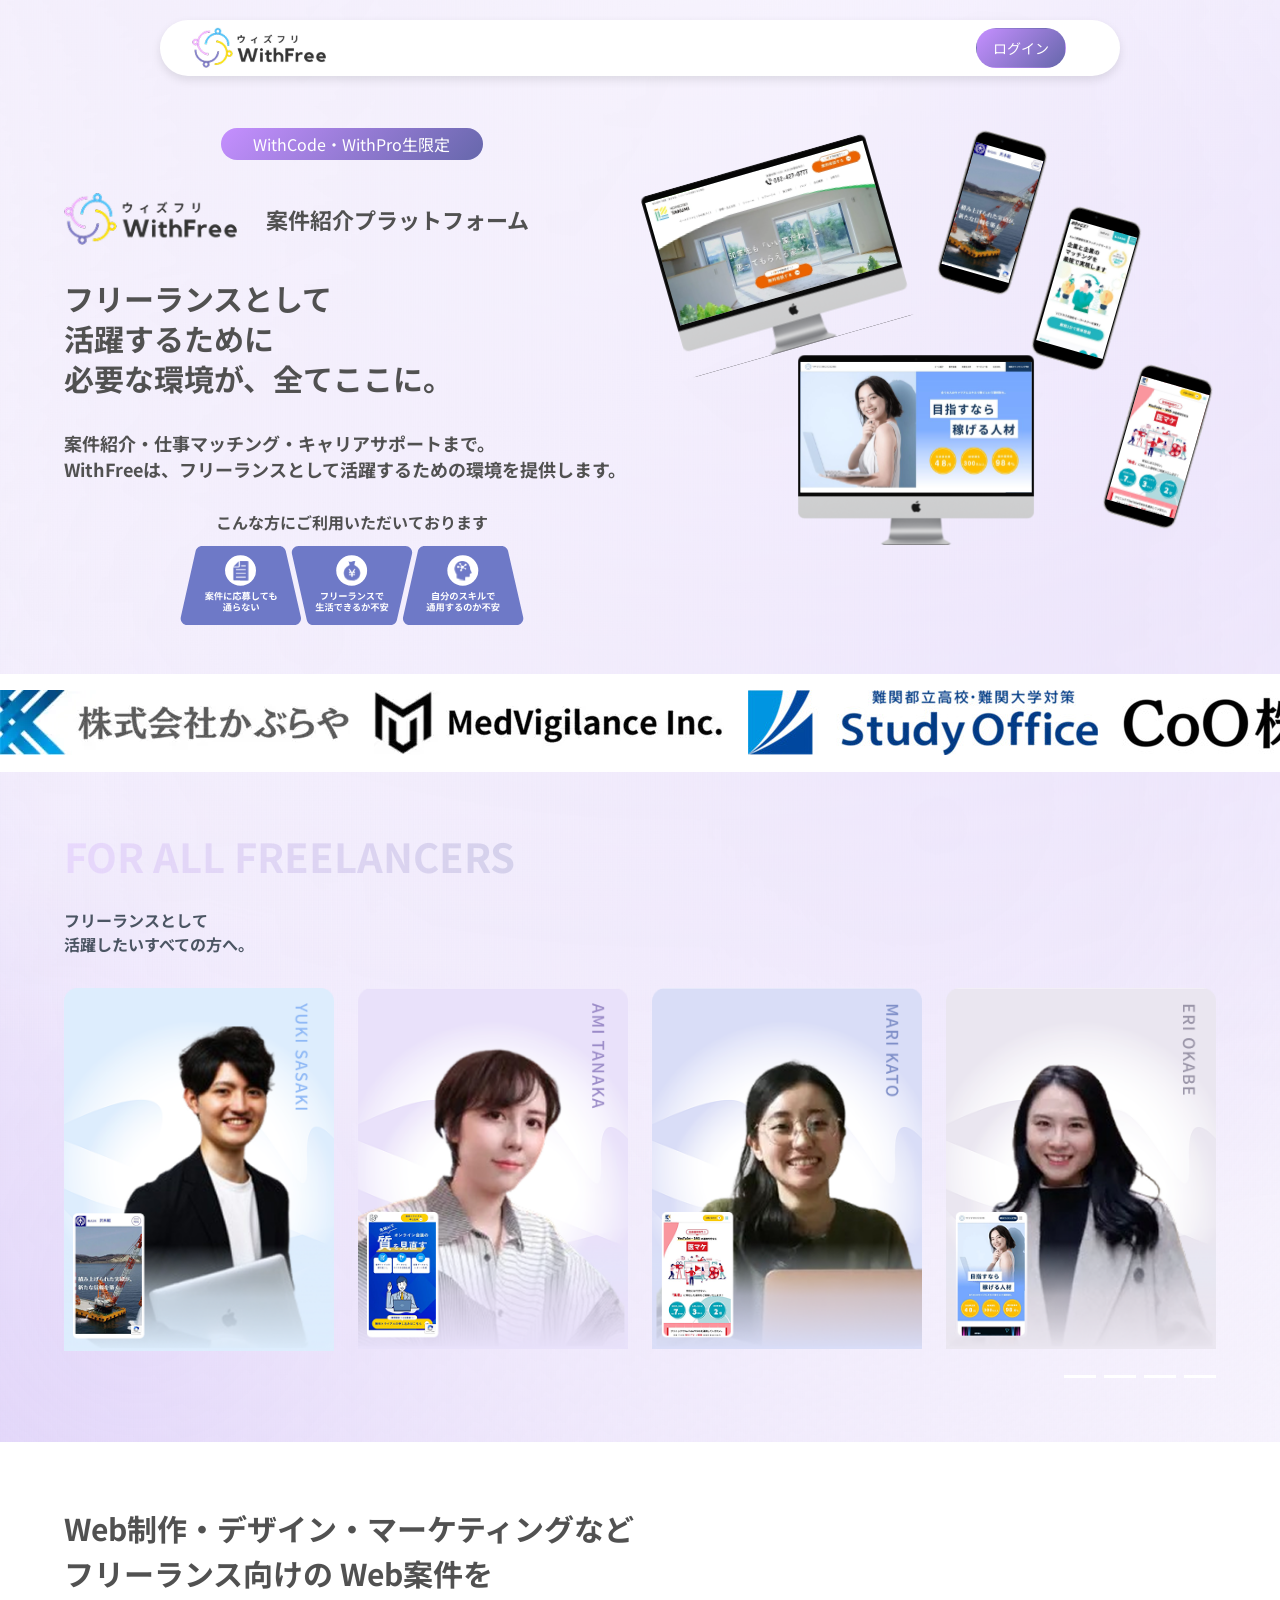
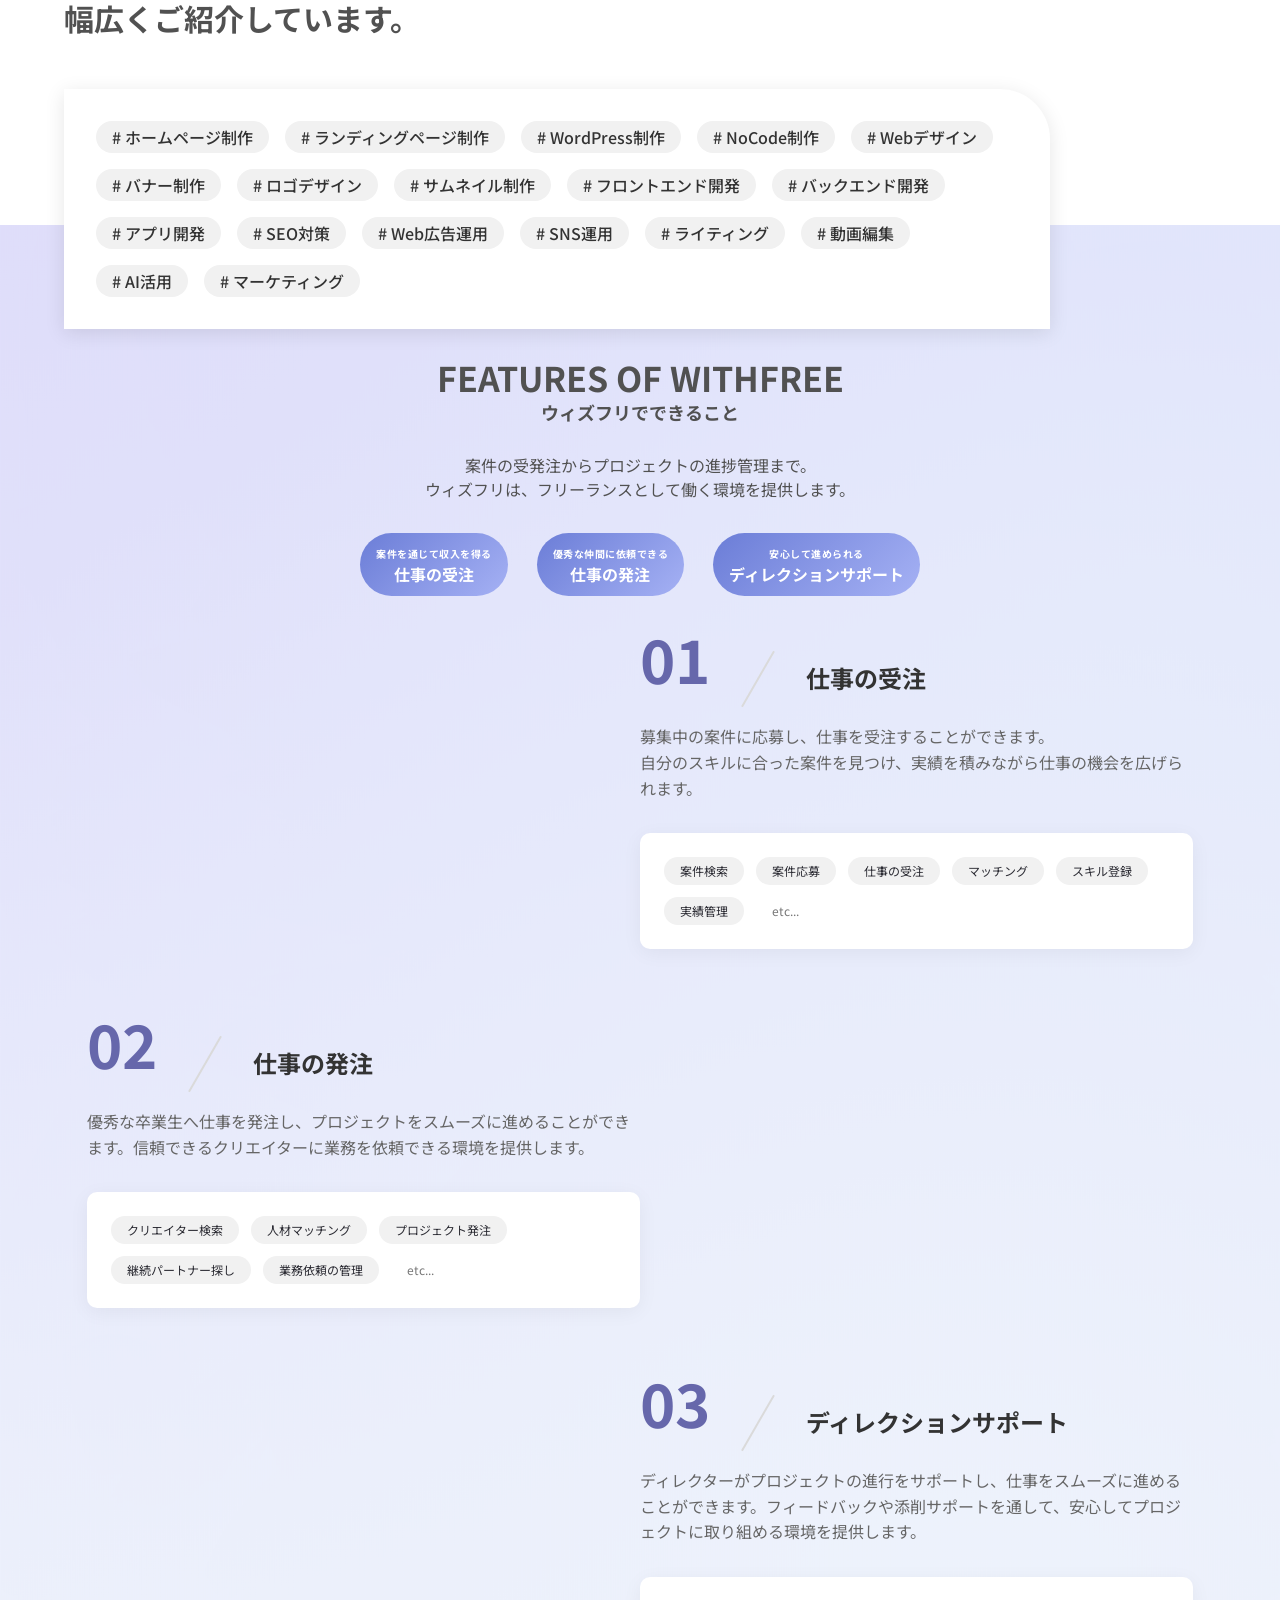
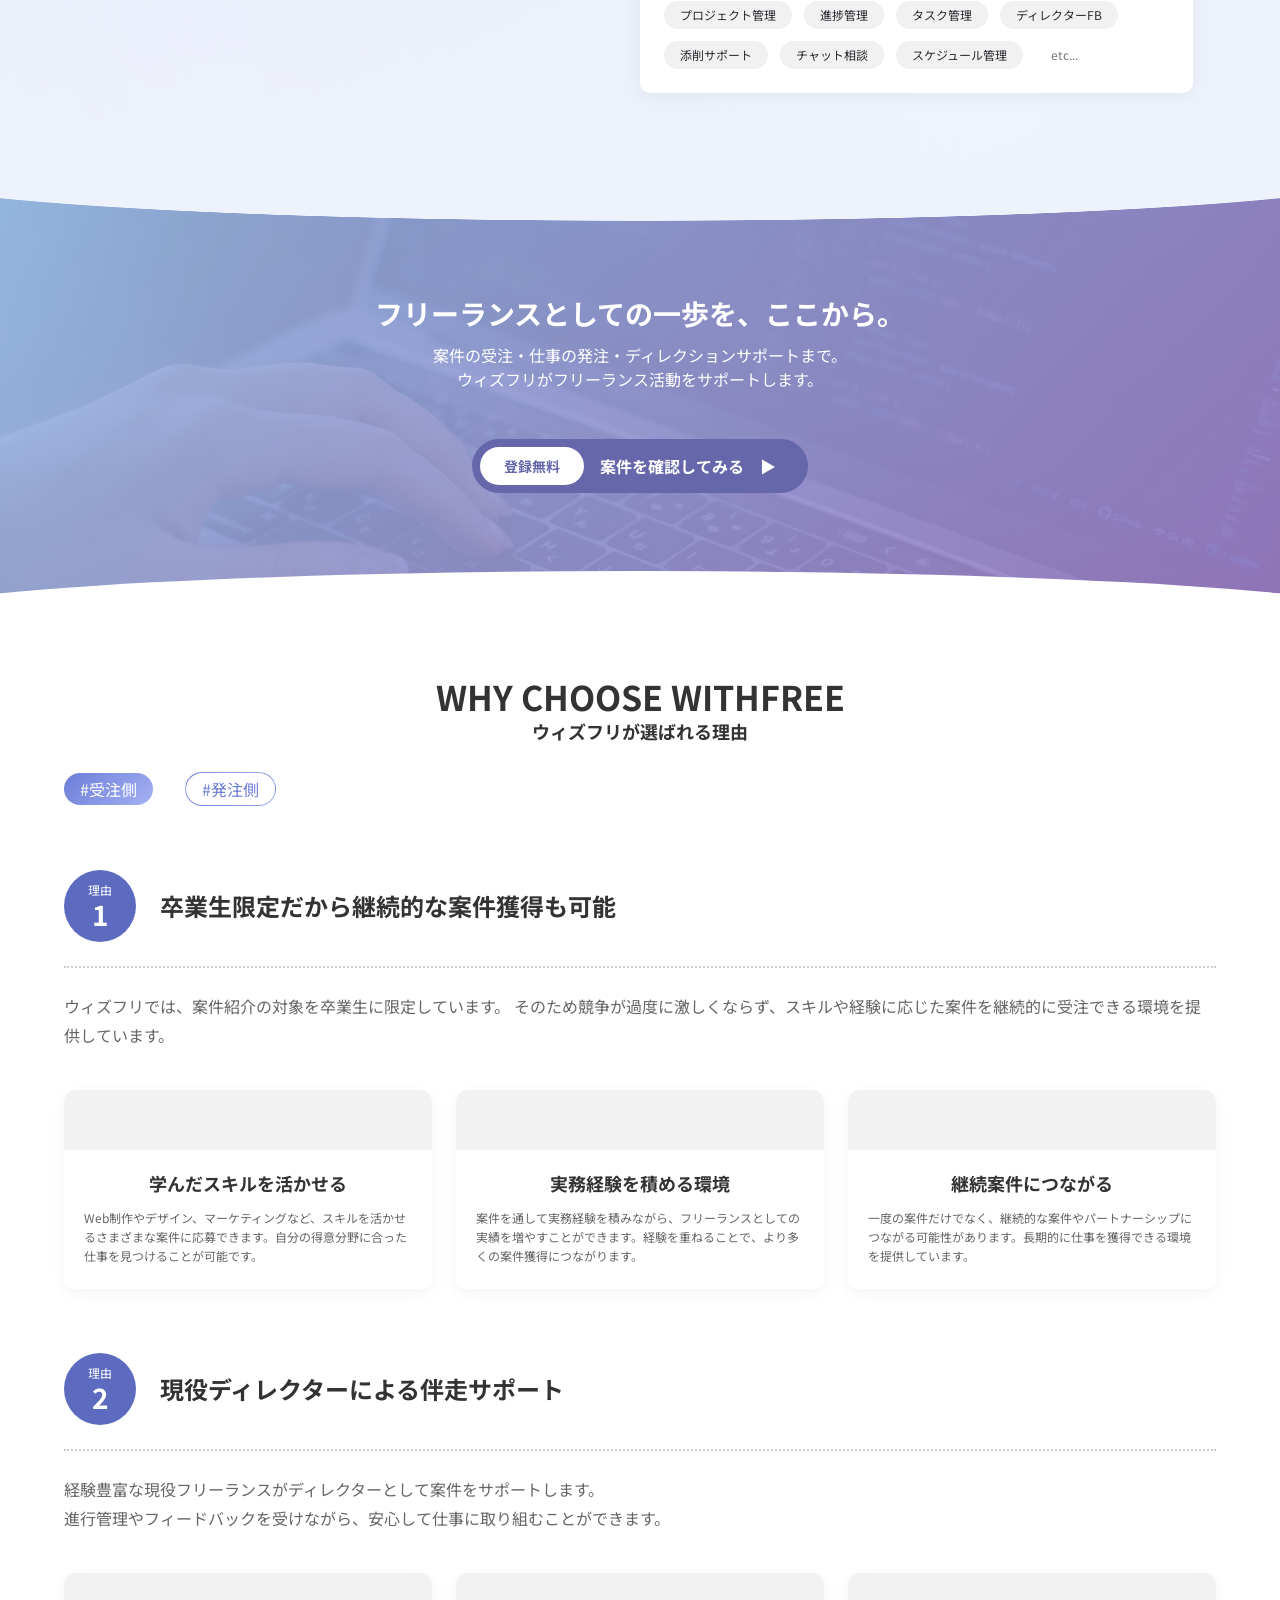
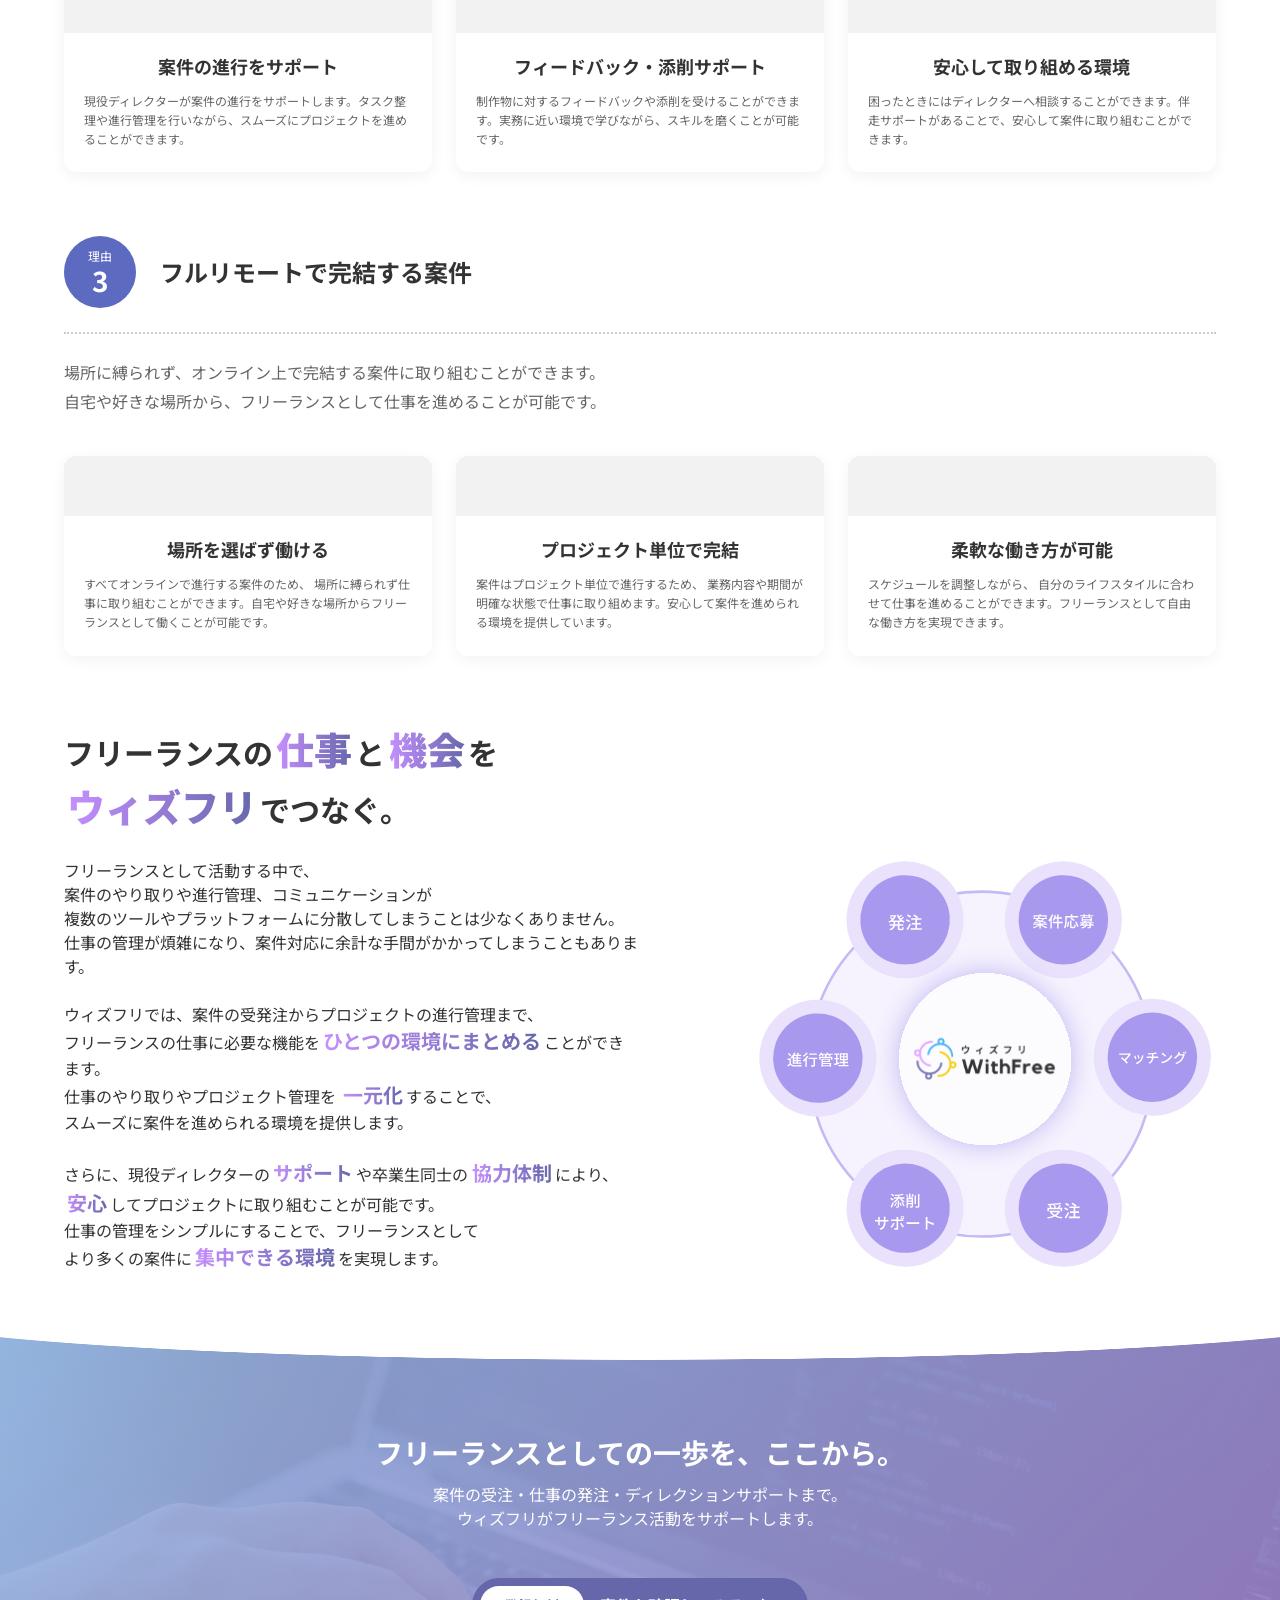
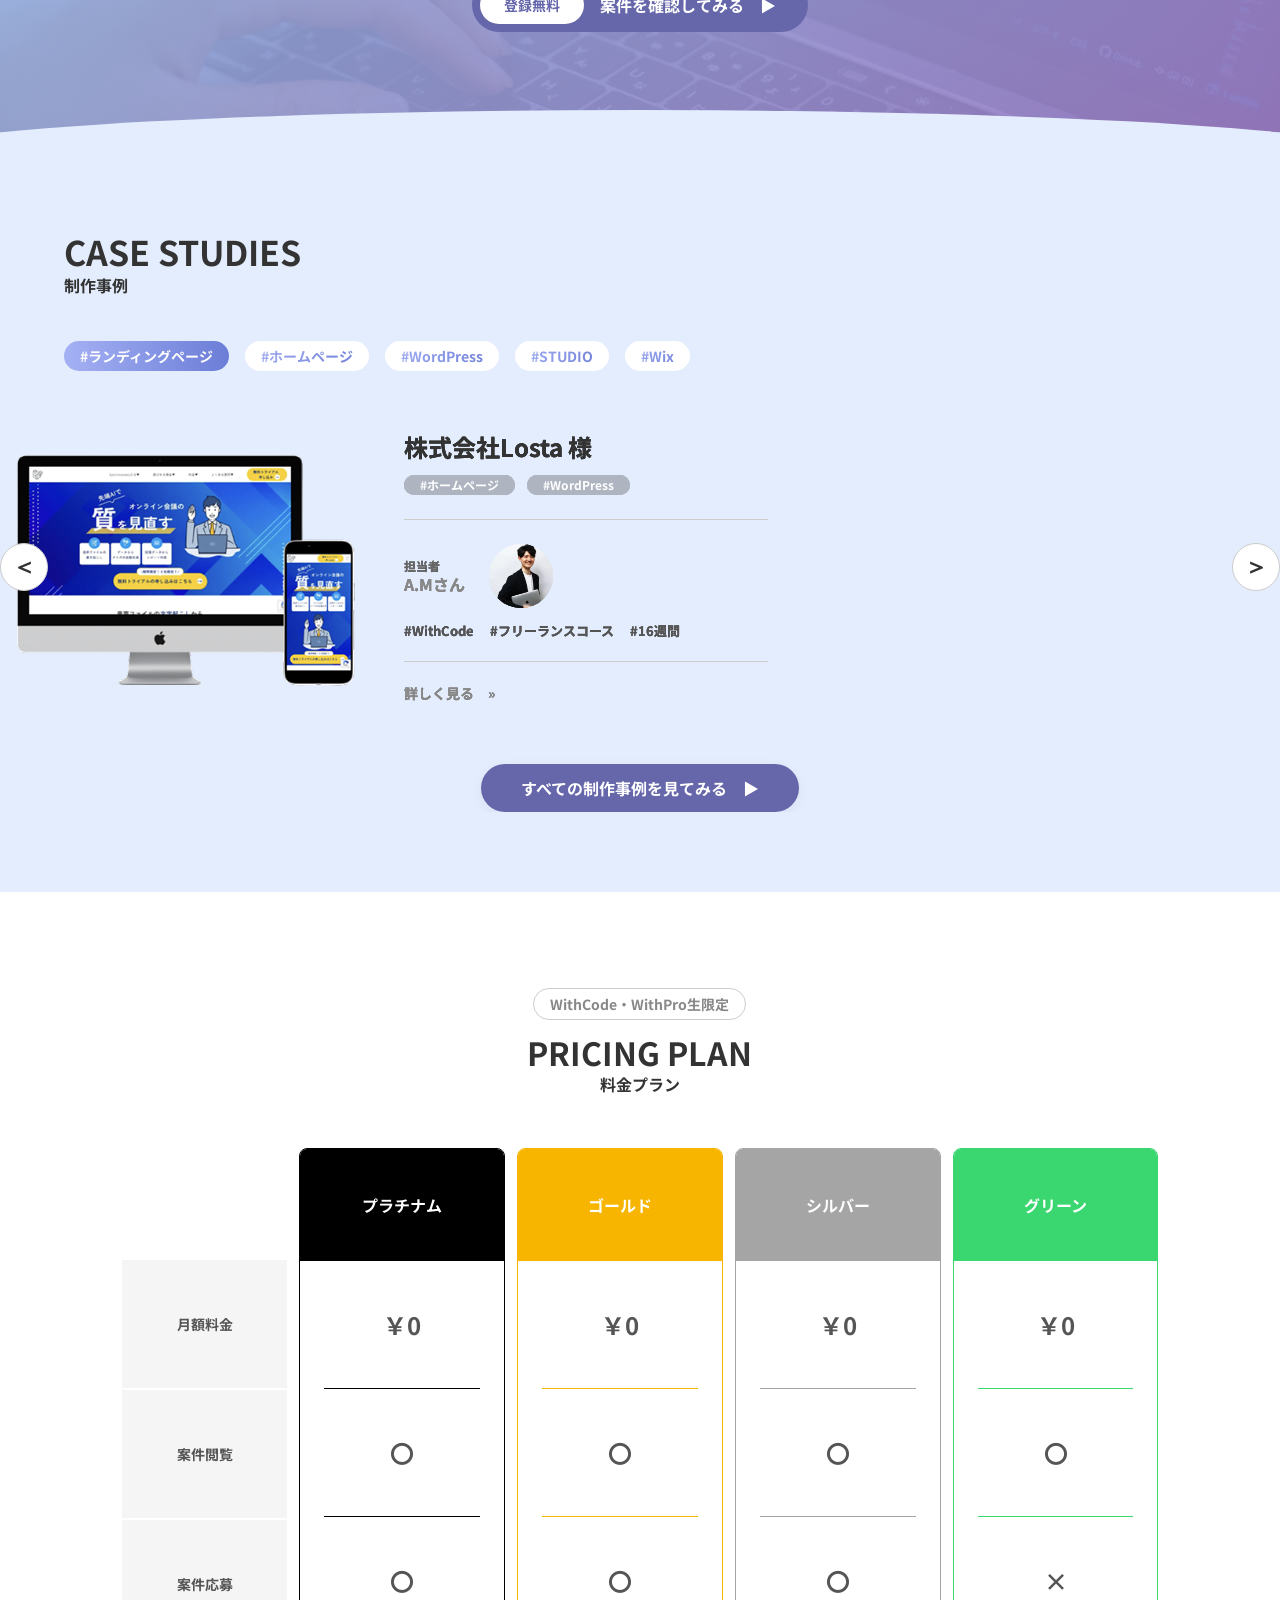
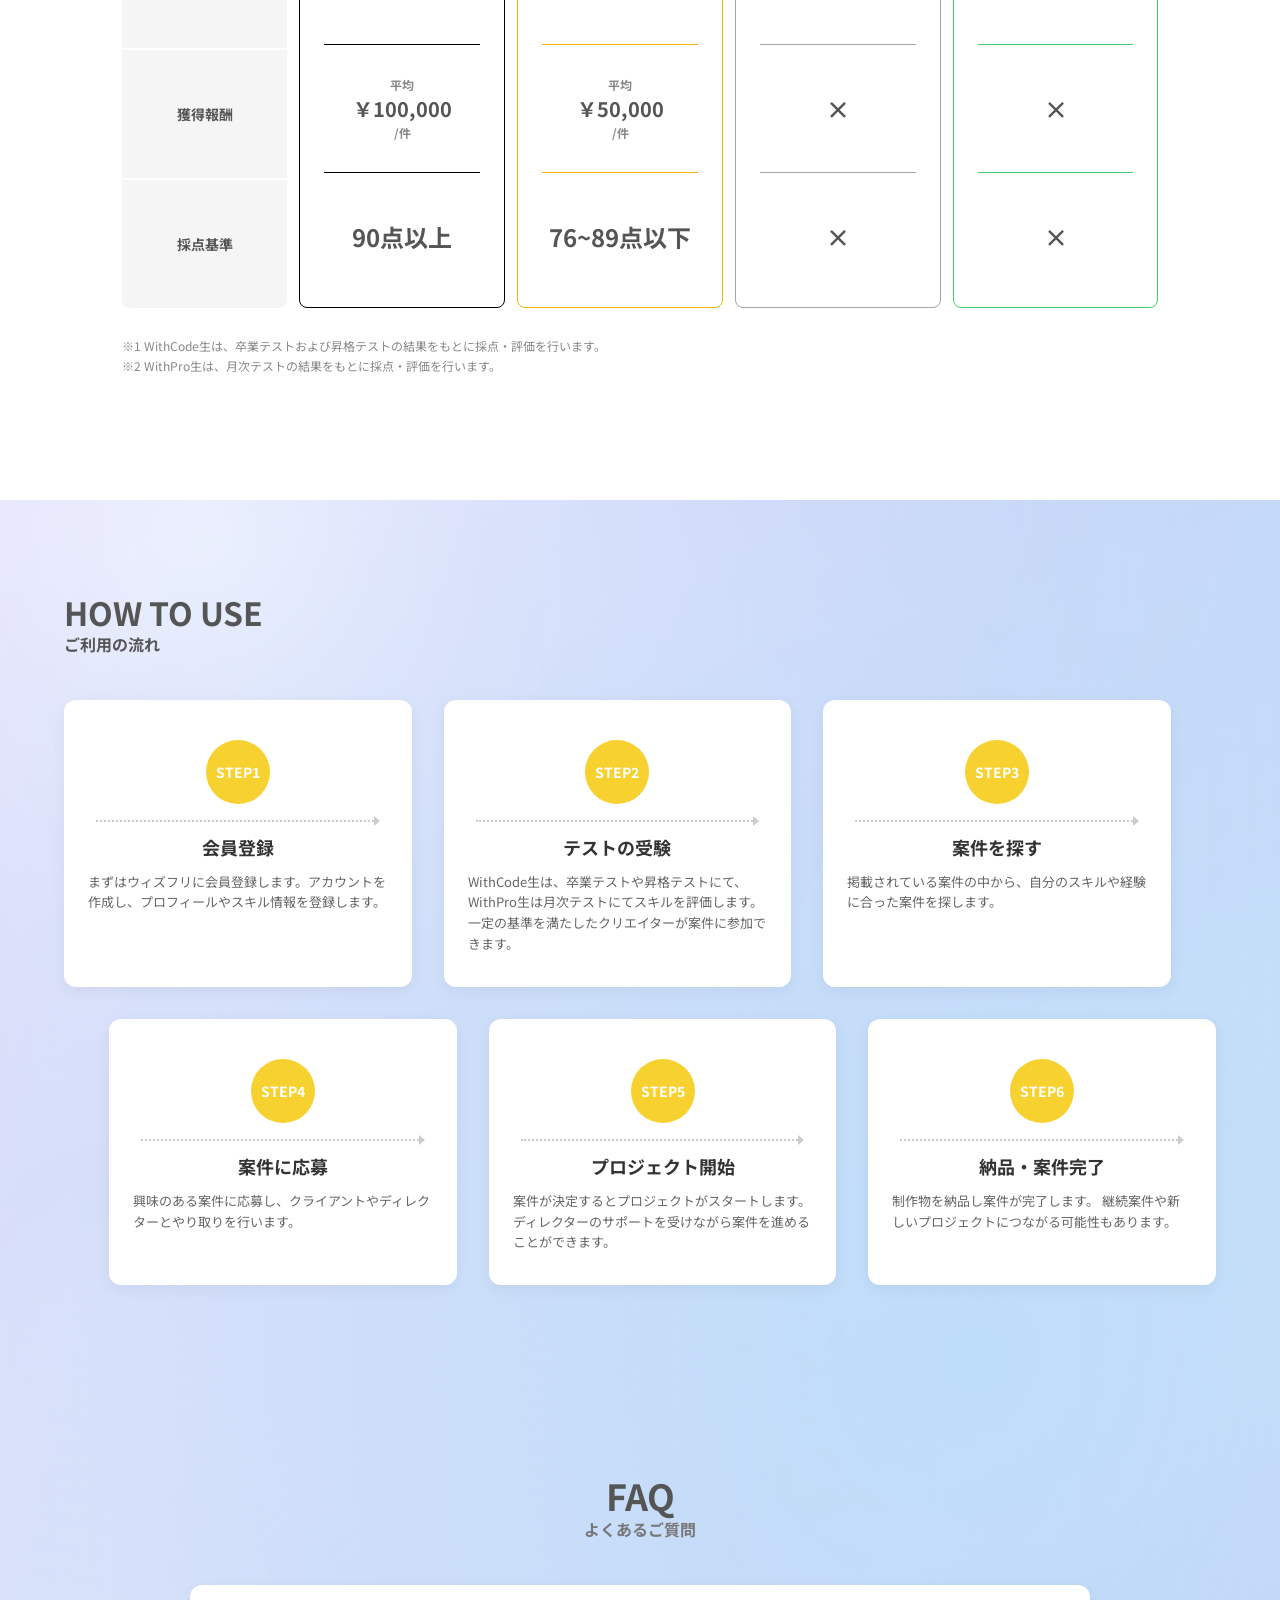
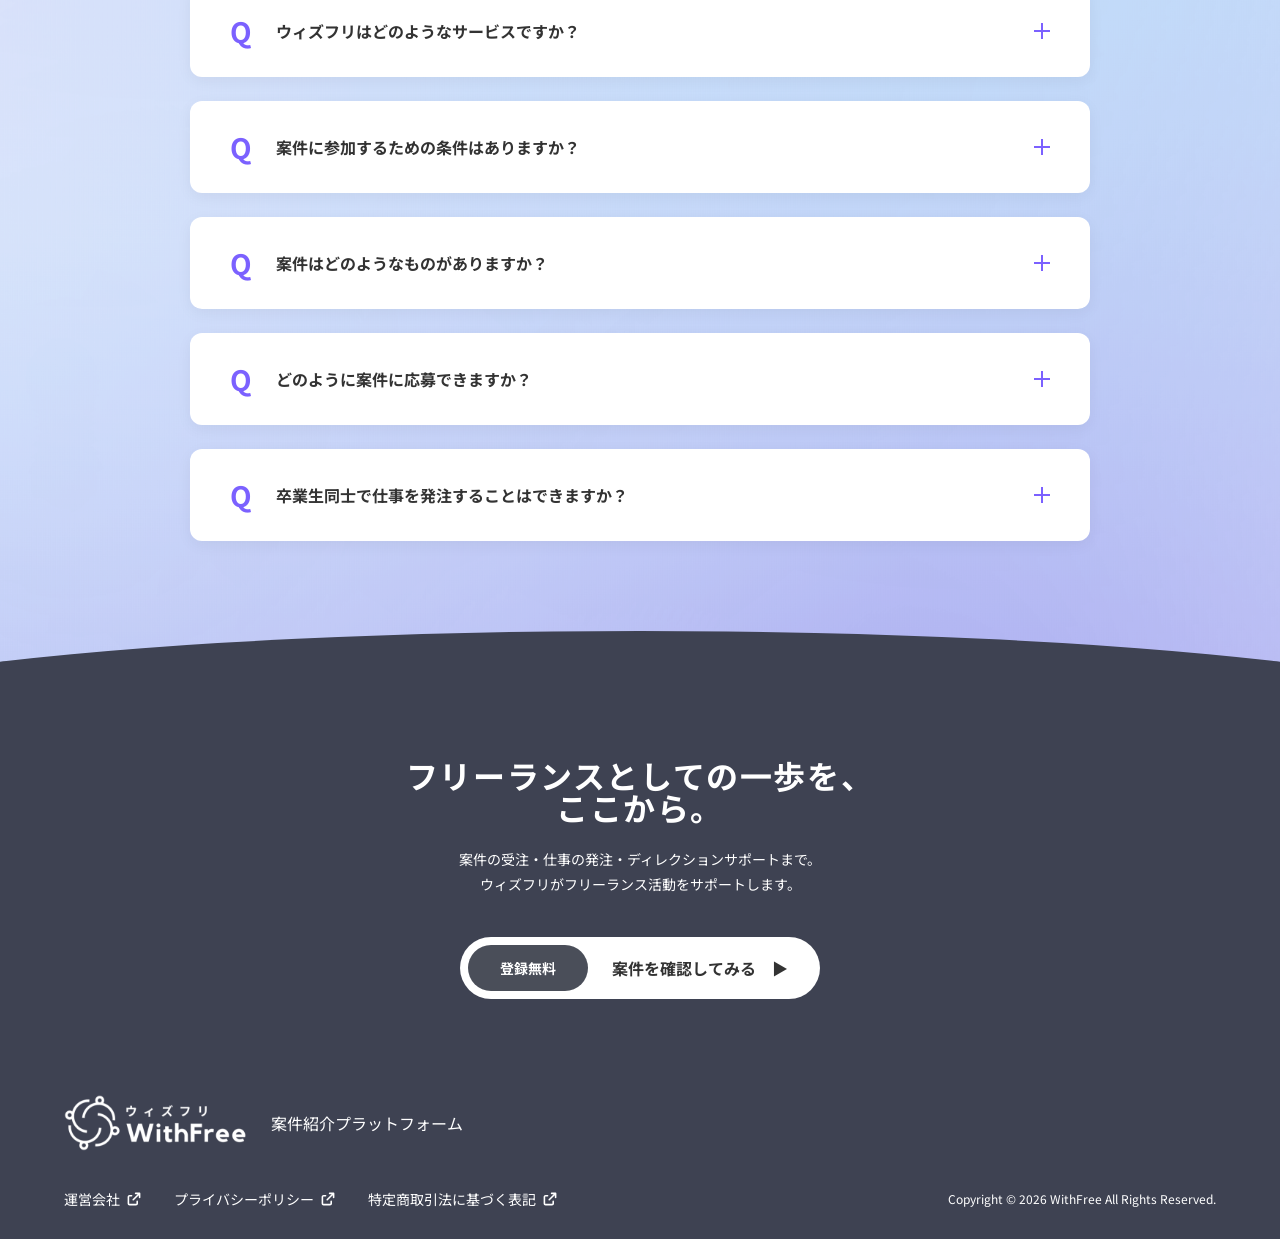
==== commit f5353e06: "レスポンシブ対応index途中" ====
--- a/index.html
+++ b/index.html
@@ -34,7 +34,6 @@
     <div id="loading" class="loading">
       <div class="loader">Loading...</div>
     </div>
-    <!-- <div id="page_top"><a href="#"></a></div> -->
     <header>
       <div class="header_inner">
         <h2 class="title">
@@ -145,7 +144,7 @@
         <section id="top-introduction">
           <div class="top-introduction_wrapper">
             <h4>
-              Web制作・デザイン・マーケティングなど<br />フリーランス向けのWeb案件を<br />幅広くご紹介しています。
+              <span>W</span><span>e</span><span>b</span>制作・デザイン・マーケティングなど<br />フリーランス向けの  <span>W</span><span>e</span><span>b</span>案件を<br />幅広くご紹介しています。
             </h4>
             <ul class="top-introduction_wrapper_group">
               <li># ホームページ制作</li>
--- a/css/style.css
+++ b/css/style.css
@@ -482,7 +482,7 @@
 }
 @media screen and (max-width: 768px) {
   header .sp-only {
-    display: block;
+    display: none;
   }
 }
 @media screen and (max-width: 480px) {
@@ -873,8 +873,23 @@
   display: flex;
   justify-content: center;
 }
+@media screen and (max-width: 768px) {
+  .page-top main article #top-fv .fv .fv-wrapper {
+    display: block;
+  }
+}
+@media screen and (max-width: 480px) {
+  .page-top main article #top-fv .fv .fv-wrapper {
+    padding: 6rem 0 2rem;
+  }
+}
 .page-top main article #top-fv .fv .fv-wrapper .fv-wrapper_group {
   width: 50%;
+}
+@media screen and (max-width: 768px) {
+  .page-top main article #top-fv .fv .fv-wrapper .fv-wrapper_group {
+    width: 100%;
+  }
 }
 .page-top main article #top-fv .fv .fv-wrapper .fv-wrapper_group p {
   width: 40%;
@@ -902,6 +917,11 @@
   display: inline-block;
   font-size: 22px;
 }
+@media screen and (max-width: 480px) {
+  .page-top main article #top-fv .fv .fv-wrapper .fv-wrapper_group .fv-wrapper_group_logogroup h4 {
+    font-size: 18px;
+  }
+}
 .page-top main article #top-fv .fv .fv-wrapper .fv-wrapper_group h1 {
   font-size: 30px;
   line-height: 40px;
@@ -911,6 +931,12 @@
   font-size: 18px;
   line-height: 26px;
 }
+@media screen and (max-width: 480px) {
+  .page-top main article #top-fv .fv .fv-wrapper .fv-wrapper_group h2 {
+    font-size: 14px;
+    line-height: 22px;
+  }
+}
 .page-top main article #top-fv .fv .fv-wrapper .fv-wrapper_group .fv-wrapper_group_worries {
   margin: 1rem auto;
 }
@@ -920,6 +946,13 @@
 }
 .page-top main article #top-fv .fv .fv-wrapper .fv-wrapper_group .fv-wrapper_group_worries .fv-wrapper_group_worries_img {
   width: 60%;
+}
+@media screen and (max-width: 480px) {
+  .page-top main article #top-fv .fv .fv-wrapper .fv-wrapper_group .fv-wrapper_group_worries .fv-wrapper_group_worries_img {
+    width: 85%;
+  }
+}
+.page-top main article #top-fv .fv .fv-wrapper .fv-wrapper_group .fv-wrapper_group_worries .fv-wrapper_group_worries_img {
   margin: 0 auto;
 }
 .page-top main article #top-fv .fv .fv-wrapper .fv-wrapper_group .fv-wrapper_group_worries .fv-wrapper_group_worries_img img {
@@ -927,6 +960,11 @@
 }
 .page-top main article #top-fv .fv .fv-wrapper .fv-wrapper_img {
   width: 50%;
+}
+@media screen and (max-width: 768px) {
+  .page-top main article #top-fv .fv .fv-wrapper .fv-wrapper_img {
+    width: 100%;
+  }
 }
 .page-top main article #top-fv .fv .fv-wrapper .fv-wrapper_img img {
   width: 100%;
@@ -943,6 +981,20 @@
 .page-top main article #top-fv #top-customers .top-customers_slider li {
   width: auto;
   height: 100%;
+}
+.page-top main article #top-fv #top-customers .top-customers_slider li img {
+  width: auto;
+  height: 65px;
+}
+@media screen and (max-width: 768px) {
+  .page-top main article #top-fv #top-customers .top-customers_slider li img {
+    height: 40px;
+  }
+}
+@media screen and (max-width: 480px) {
+  .page-top main article #top-fv #top-customers .top-customers_slider li img {
+    height: 30px;
+  }
 }
 .page-top main article #top-fv #top-customers .top-customers_slider :nth-child(odd) {
   animation: loop3 80s -40s linear infinite;
@@ -970,6 +1022,11 @@
   width: 90%;
   margin: 0 auto;
   padding: 4rem 0;
+}
+@media screen and (max-width: 480px) {
+  .page-top main article #top-fv #top-forallfreelancers .top-forallfreelancers_wrapper {
+    padding: 2rem 0;
+  }
 }
 .page-top main article #top-fv #top-forallfreelancers .top-forallfreelancers_wrapper h3 {
   display: inline-block;
@@ -981,11 +1038,21 @@
   font-weight: bold;
   opacity: 0.2;
 }
+@media screen and (max-width: 480px) {
+  .page-top main article #top-fv #top-forallfreelancers .top-forallfreelancers_wrapper h3 {
+    font-size: 32px;
+  }
+}
 .page-top main article #top-fv #top-forallfreelancers .top-forallfreelancers_wrapper p {
   margin: 2rem 0;
   line-height: 1.5;
   color: #4b5563;
   font-weight: bold;
+}
+@media screen and (max-width: 480px) {
+  .page-top main article #top-fv #top-forallfreelancers .top-forallfreelancers_wrapper p {
+    margin: 1.5rem 0;
+  }
 }
 .page-top main article #top-fv #top-forallfreelancers .top-forallfreelancers_wrapper .top-forallfreelancers_wrapper_slider {
   display: flex;
@@ -1064,16 +1131,38 @@
   background-position: center;
   background-repeat: no-repeat;
 }
+@media screen and (max-width: 480px) {
+  .page-top main article #top-introduction {
+    background-position: 50% center;
+    background-size: auto 70%;
+    background-color: #f3f4fb;
+  }
+}
 .page-top main article #top-introduction .top-introduction_wrapper {
   width: 90%;
   margin: 0 auto;
-  padding: 5vw 0;
+  padding: 1rem 0;
 }
 .page-top main article #top-introduction .top-introduction_wrapper h4 {
   padding: 3rem 0;
   line-height: 1.5;
   font-size: 30px;
   color: #515151;
+}
+@media screen and (max-width: 768px) {
+  .page-top main article #top-introduction .top-introduction_wrapper h4 {
+    font-size: 24px;
+  }
+}
+@media screen and (max-width: 480px) {
+  .page-top main article #top-introduction .top-introduction_wrapper h4 {
+    writing-mode: vertical-rl;
+    letter-spacing: 0.1em;
+    font-size: 20px;
+  }
+}
+.page-top main article #top-introduction .top-introduction_wrapper h4 span {
+  writing-mode: horizontal-tb;
 }
 .page-top main article #top-introduction .top-introduction_wrapper .top-introduction_wrapper_group {
   width: 80%;
@@ -1088,12 +1177,23 @@
   position: relative;
   z-index: 5;
 }
+@media screen and (max-width: 480px) {
+  .page-top main article #top-introduction .top-introduction_wrapper .top-introduction_wrapper_group {
+    padding: 1.25rem;
+  }
+}
 .page-top main article #top-introduction .top-introduction_wrapper .top-introduction_wrapper_group li {
   padding: 0.5rem 1rem;
   background-color: #f1f1f1;
   border-radius: 20px;
   font-weight: 500;
   white-space: nowrap;
+}
+@media screen and (max-width: 480px) {
+  .page-top main article #top-introduction .top-introduction_wrapper .top-introduction_wrapper_group li {
+    padding: 0.25rem 0.5rem;
+    font-size: 12px;
+  }
 }
 .page-top main article #top-features {
   background-image: url(/img/featuresofwithfree.svg);
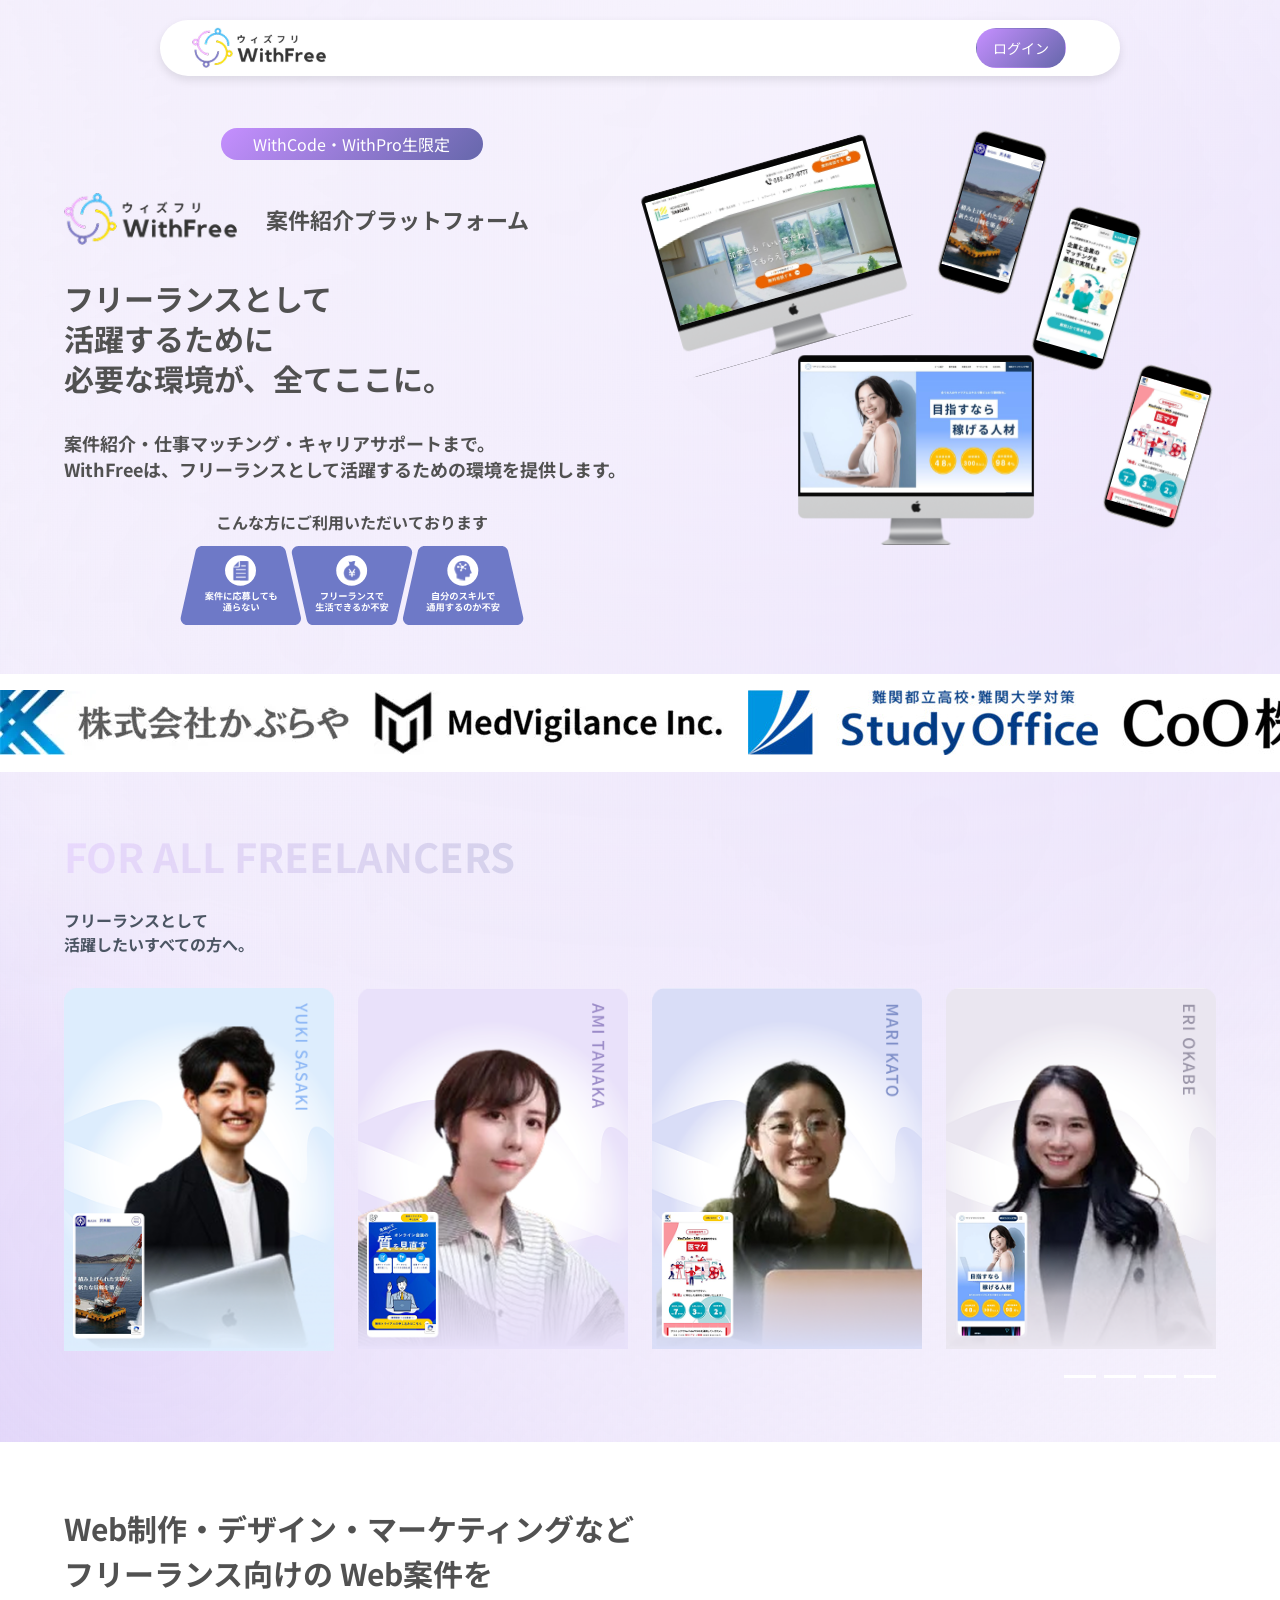
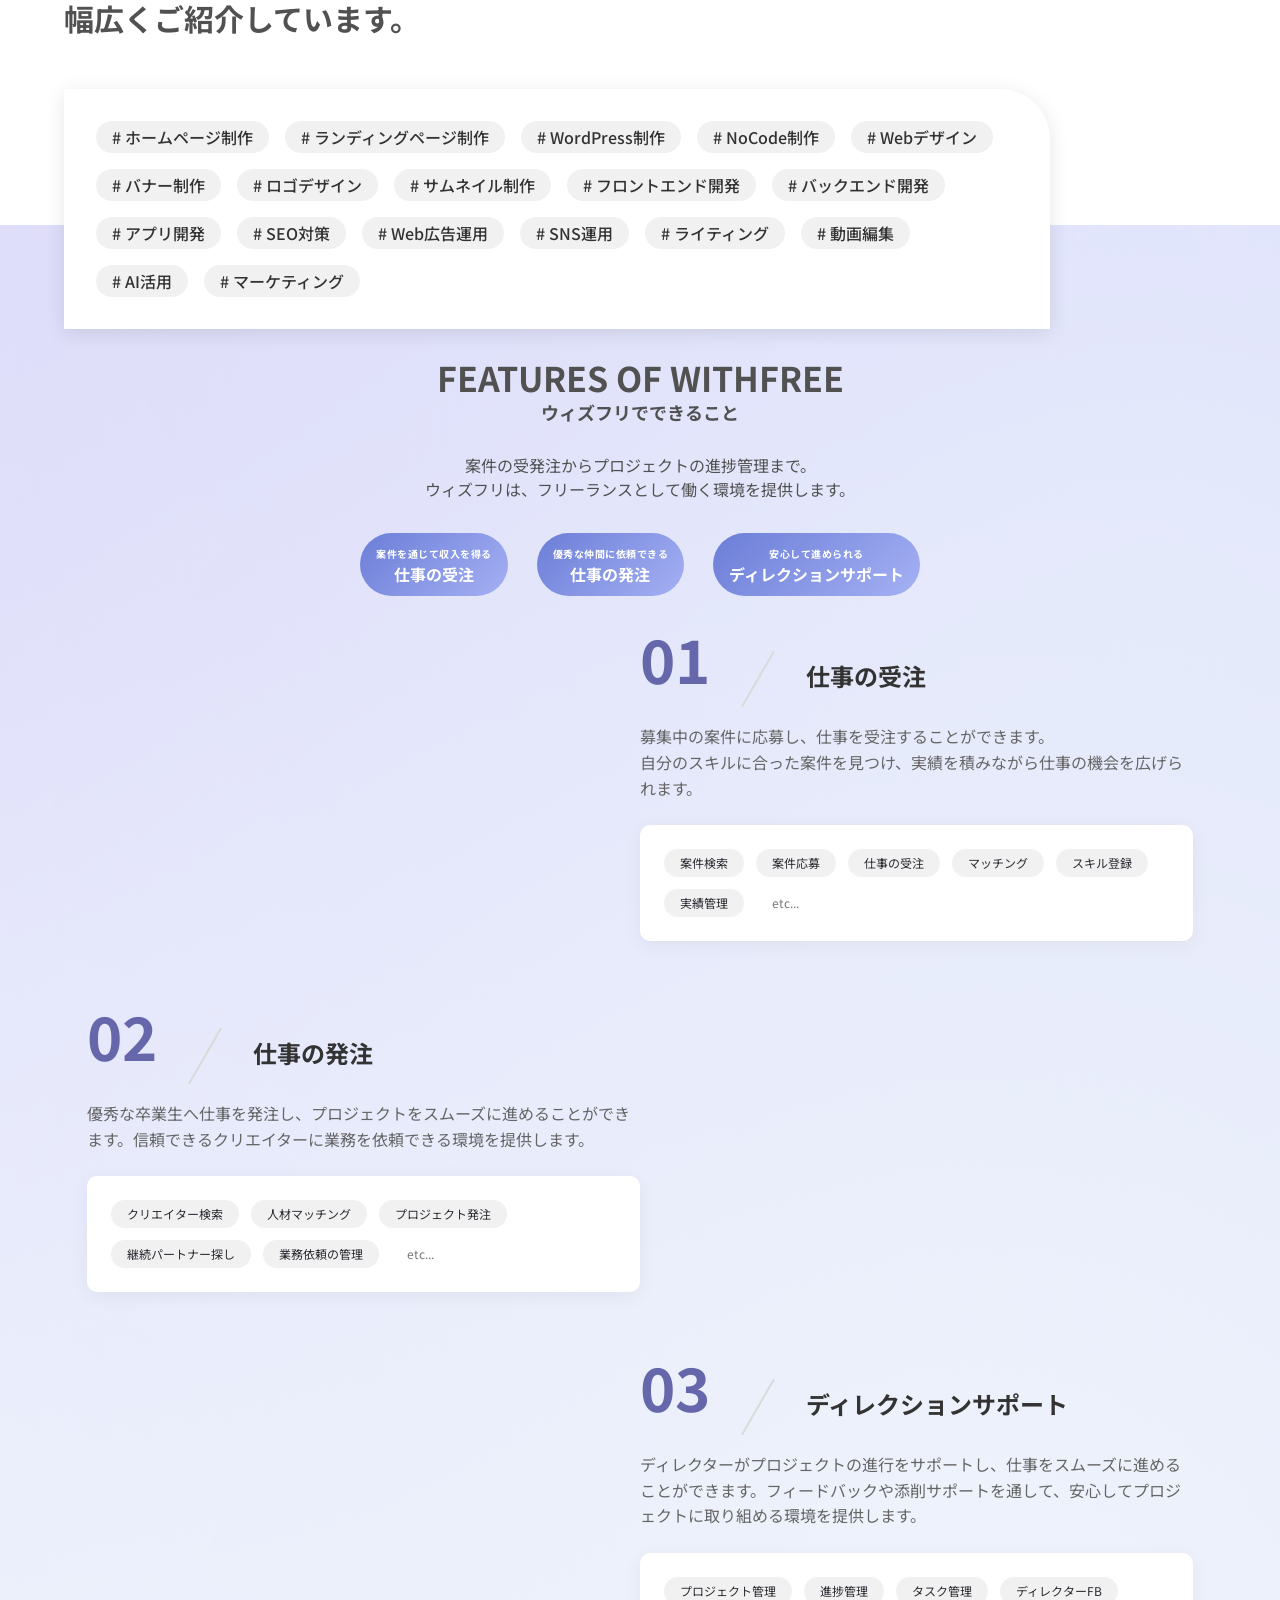
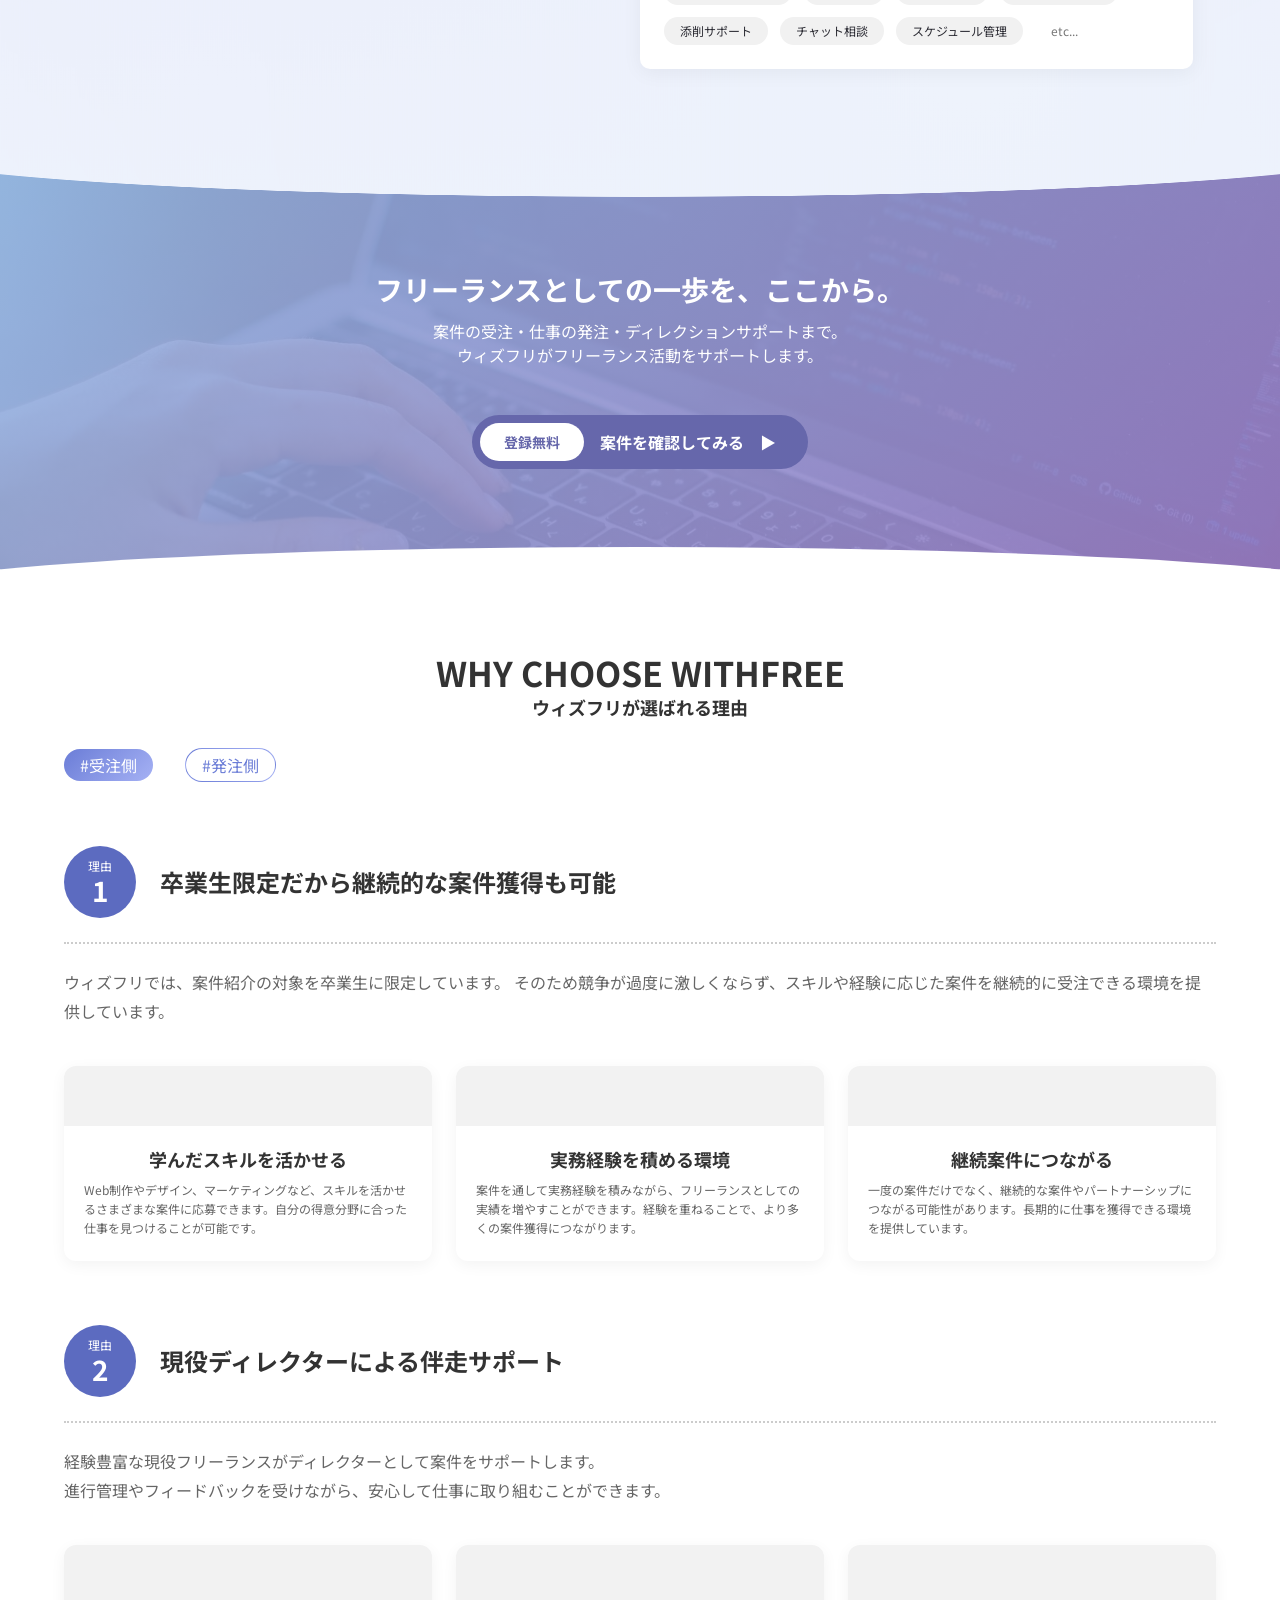
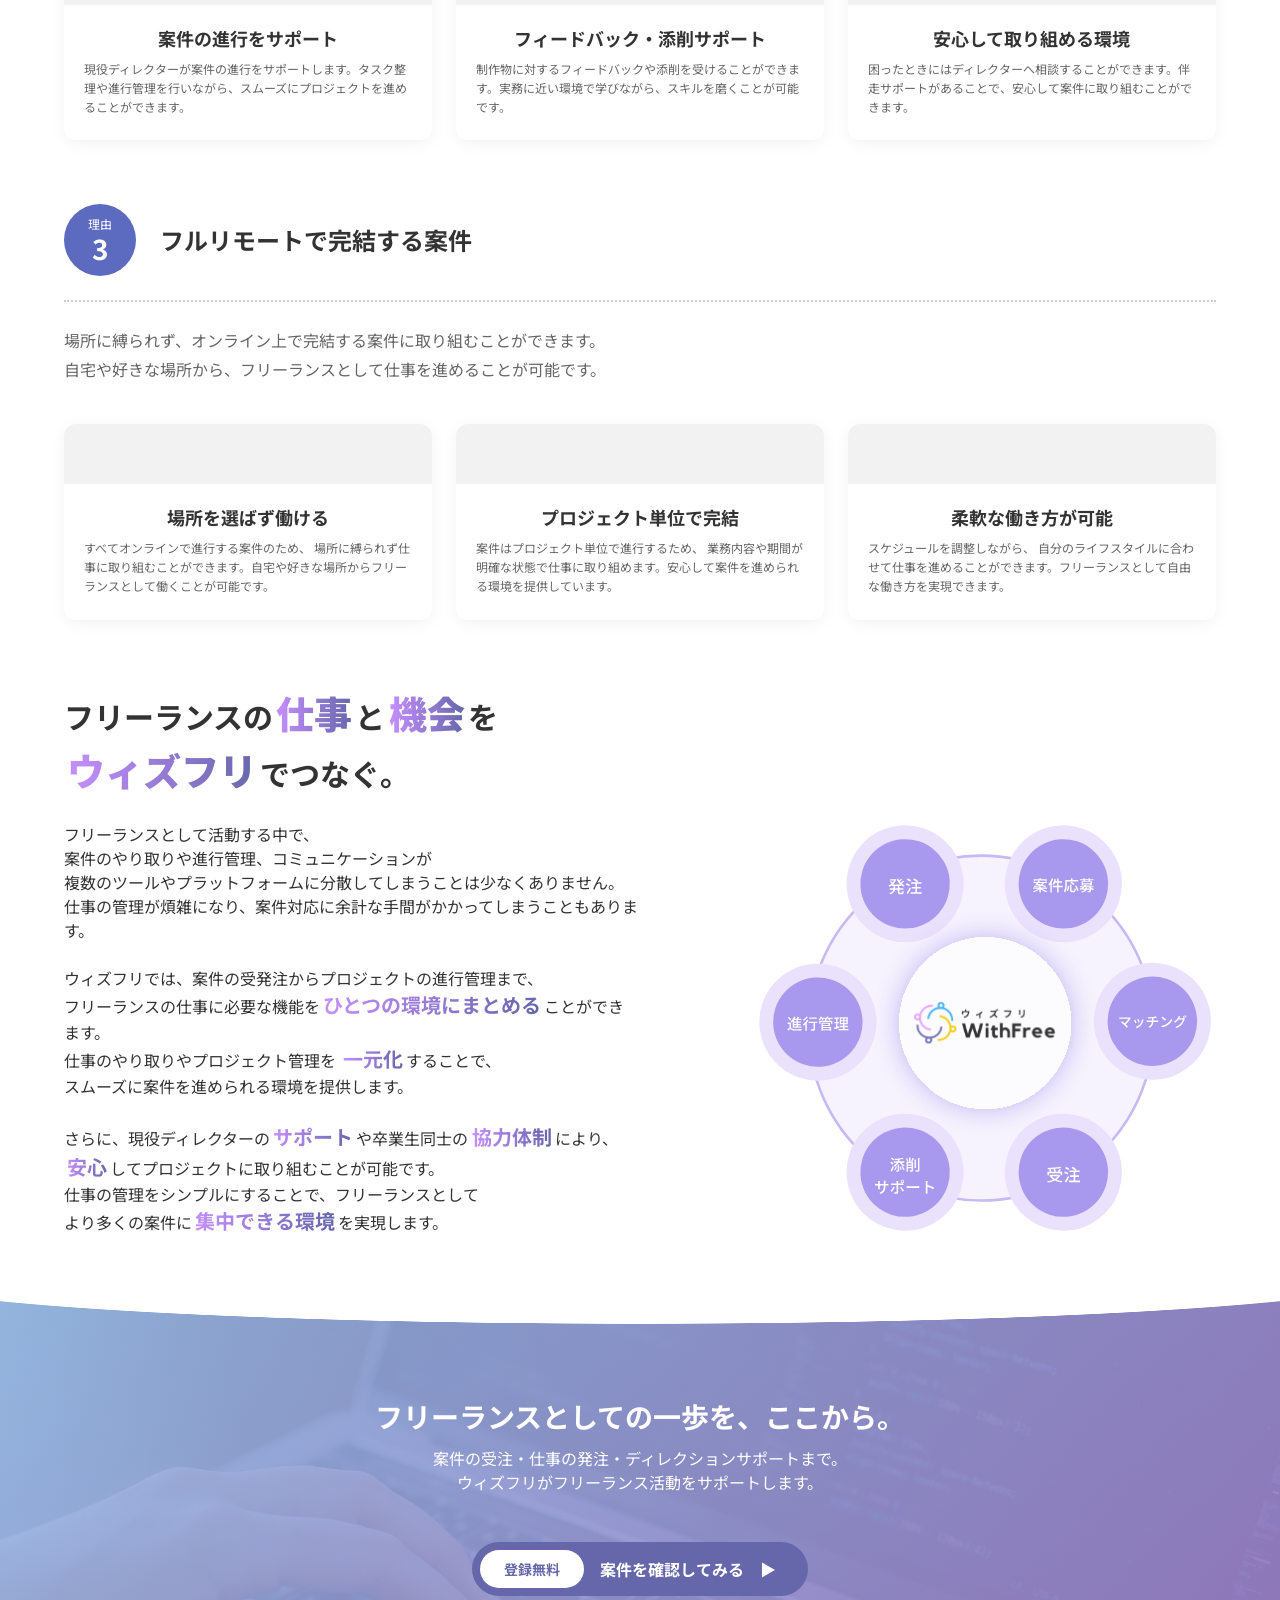
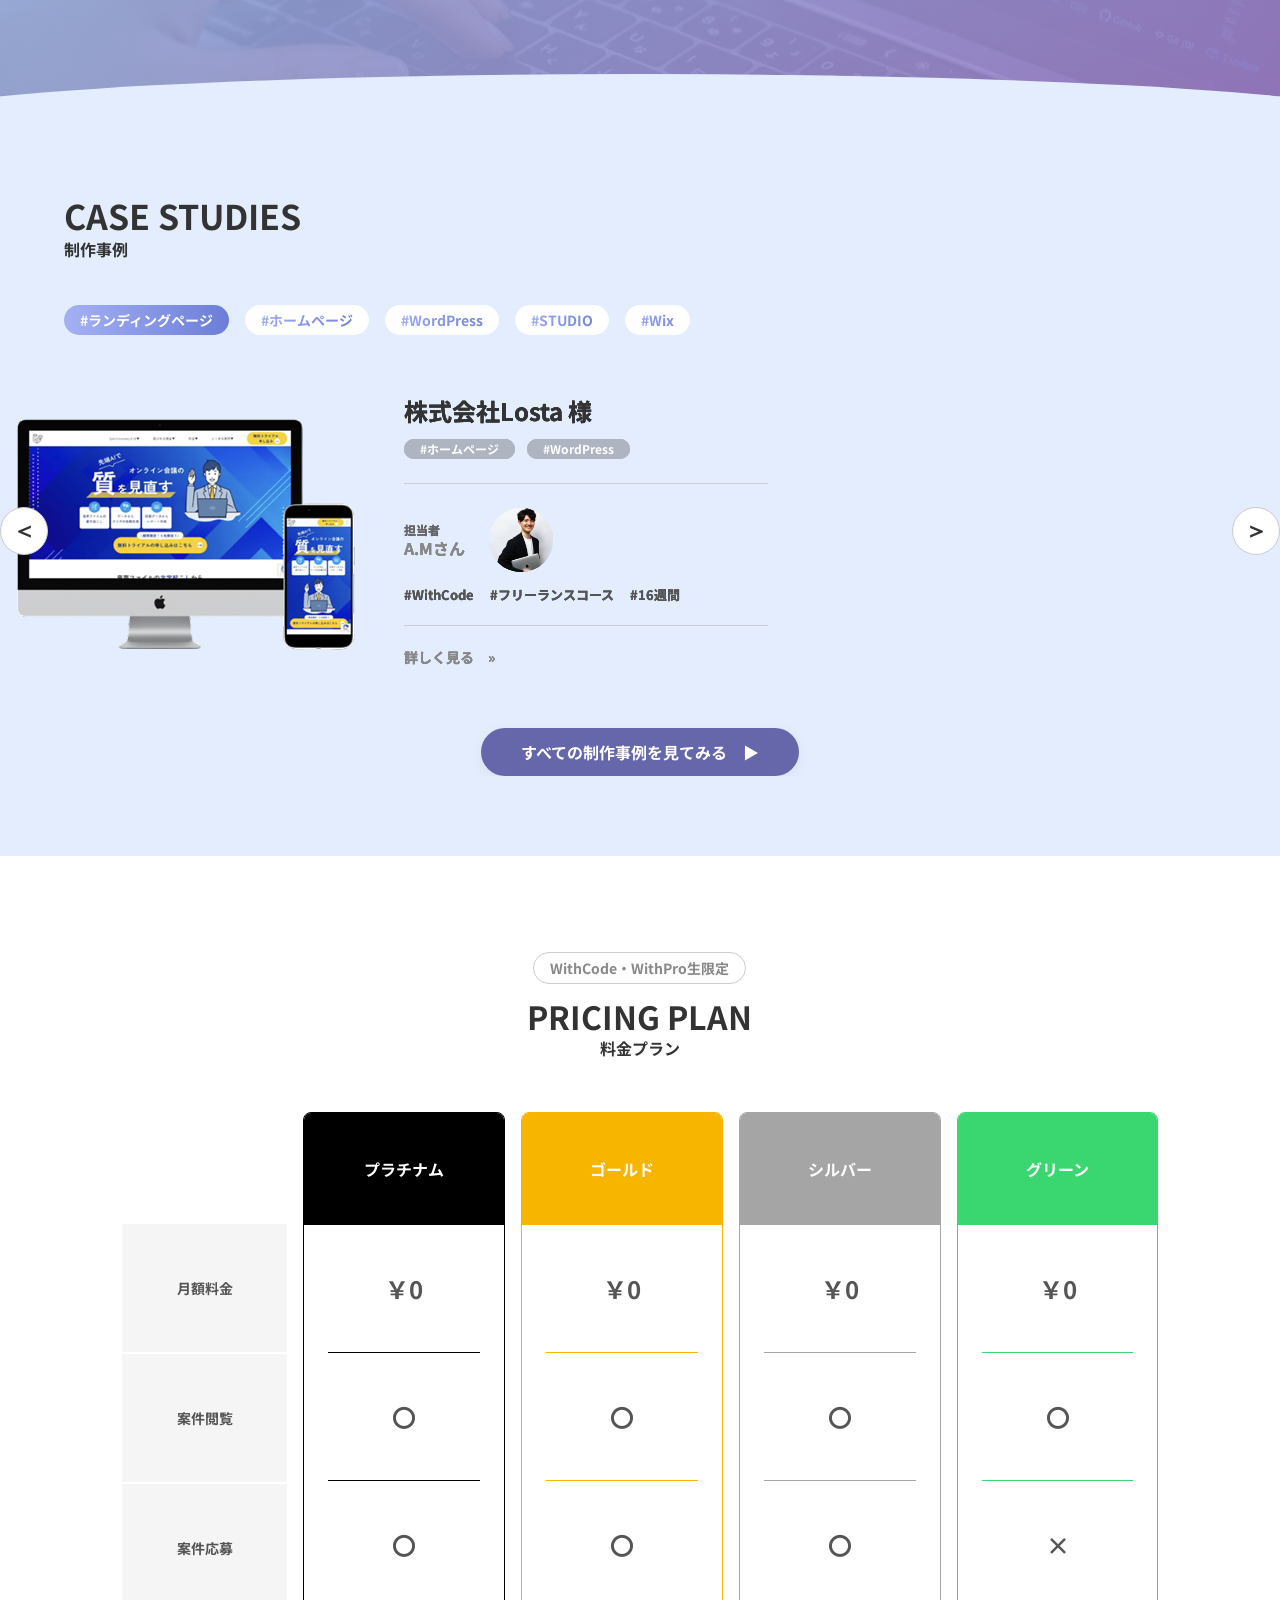
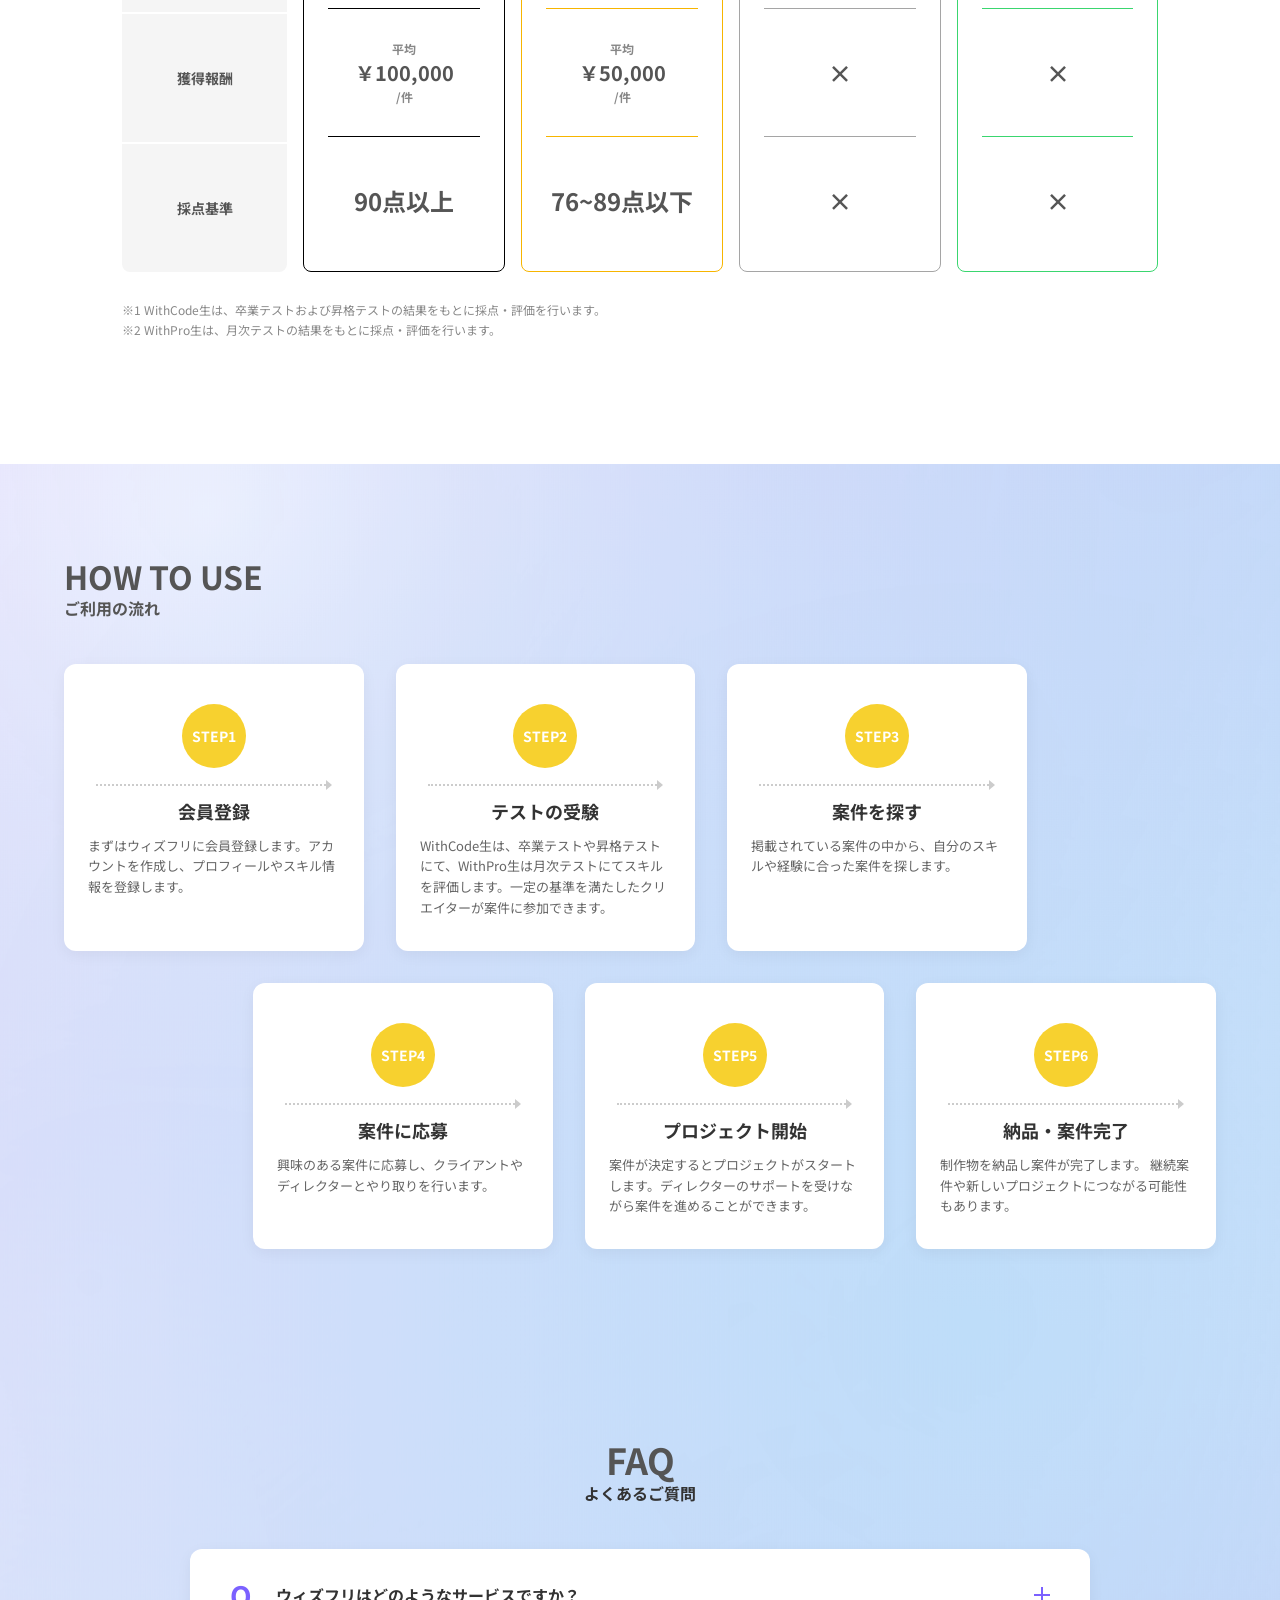
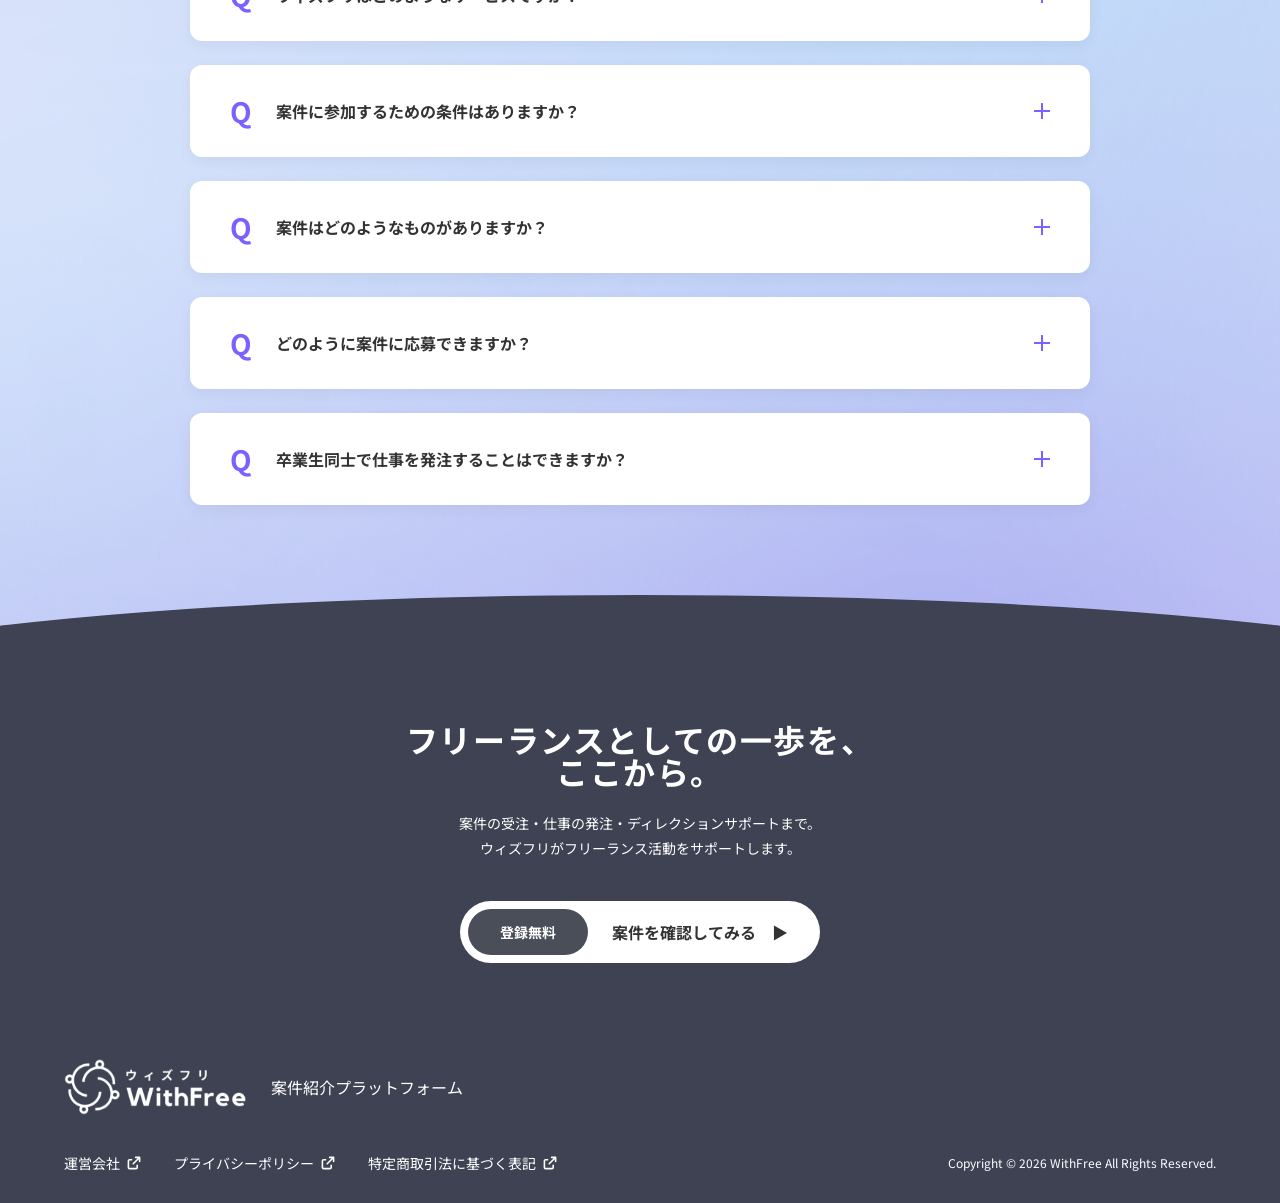
==== commit b7bc3574: "レスポンシブ対応途中" ====
--- a/index.html
+++ b/index.html
@@ -200,7 +200,7 @@
               <div class="top-features_wrapper_group_description">
                 <div class="top-features_wrapper_group_description_heading">
                   <span
-                    class="top-features_wrapper_group_description_headin_gnumber"
+                    class="top-features_wrapper_group_description_heading_number"
                     >01</span
                   >
                   <span
@@ -233,7 +233,7 @@
               <div class="top-features_wrapper_group_description">
                 <div class="top-features_wrapper_group_description_heading">
                   <span
-                    class="top-features_wrapper_group_description_headin_gnumber"
+                    class="top-features_wrapper_group_description_heading_number"
                     >02</span
                   >
                   <span
@@ -265,7 +265,7 @@
               <div class="top-features_wrapper_group_description">
                 <div class="top-features_wrapper_group_description_heading">
                   <span
-                    class="top-features_wrapper_group_description_headin_gnumber"
+                    class="top-features_wrapper_group_description_heading_number"
                     >03</span
                   >
                   <span
@@ -749,8 +749,8 @@
         <section id="top-support">
           <div class="top-support_wrapper">
             <div class="top-support_wrapper_howtouse">
-              <h3>HOW TO USE</h3>
-              <h3>ご利用の流れ</h3>
+              <h3 class="top-support_wrapper_howtouse_main">HOW TO USE</h3>
+              <h3 class="top-support_wrapper_howtouse_sub">ご利用の流れ</h3>
               <div class="top-support_wrapper_howtouse_cardgroup">
                 <div class="top-support_wrapper_howtouse_cardgroup_card">
                   <p>STEP1</p>
@@ -828,7 +828,6 @@
     <h3 class="top-support_wrapper_faq_heading_main">FAQ</h3>
     <h3 class="top-support_wrapper_faq_heading_sub">よくあるご質問</h3>
   </div>
-
   <div class="top-support_wrapper_faq_list">
     <div class="top-support_wrapper_faq_list_item">
       <div class="top-support_wrapper_faq_list_item_q">
--- a/css/style.css
+++ b/css/style.css
@@ -907,6 +907,12 @@
   gap: 5%;
   align-items: center;
 }
+@media screen and (max-width: 768px) {
+  .page-top main article #top-fv .fv .fv-wrapper .fv-wrapper_group .fv-wrapper_group_logogroup {
+    gap: 0%;
+    justify-content: space-between;
+  }
+}
 .page-top main article #top-fv .fv .fv-wrapper .fv-wrapper_group .fv-wrapper_group_logogroup .fv-wrapper_group_logogroup_img {
   width: 30%;
 }
@@ -1143,6 +1149,11 @@
   margin: 0 auto;
   padding: 1rem 0;
 }
+@media screen and (max-width: 480px) {
+  .page-top main article #top-introduction .top-introduction_wrapper {
+    padding: 0 0 8rem 0;
+  }
+}
 .page-top main article #top-introduction .top-introduction_wrapper h4 {
   padding: 3rem 0;
   line-height: 1.5;
@@ -1203,6 +1214,11 @@
   padding: 8rem 0 4rem;
   color: #515151;
 }
+@media screen and (max-width: 480px) {
+  .page-top main article #top-features {
+    padding: 4rem 0 4rem;
+  }
+}
 .page-top main article #top-features .top-features_wrapper {
   width: 90%;
   margin: 0 auto;
@@ -1214,20 +1230,42 @@
   margin: 0.5rem 0;
   font-size: 34px;
 }
+@media screen and (max-width: 480px) {
+  .page-top main article #top-features .top-features_wrapper .top-features_wrapper_heading .top-features_wrapper_heading_main {
+    font-size: 28px;
+  }
+}
 .page-top main article #top-features .top-features_wrapper .top-features_wrapper_heading .top-features_wrapper_heading_sub {
   margin-bottom: 2rem;
   font-size: 18px;
 }
+@media screen and (max-width: 480px) {
+  .page-top main article #top-features .top-features_wrapper .top-features_wrapper_heading .top-features_wrapper_heading_sub {
+    font-size: 14px;
+  }
+}
 .page-top main article #top-features .top-features_wrapper .top-features_wrapper_heading p {
   line-height: 1.5;
   font-size: 16px;
 }
+@media screen and (max-width: 480px) {
+  .page-top main article #top-features .top-features_wrapper .top-features_wrapper_heading p {
+    font-size: 14px;
+  }
+}
 .page-top main article #top-features .top-features_wrapper .top-features_wrapper_point {
   display: flex;
   justify-content: center;
   align-items: center;
   margin: 2rem 0;
   gap: 2.5%;
+}
+@media screen and (max-width: 480px) {
+  .page-top main article #top-features .top-features_wrapper .top-features_wrapper_point {
+    width: 60%;
+    display: block;
+    margin: 1.5rem auto;
+  }
 }
 .page-top main article #top-features .top-features_wrapper .top-features_wrapper_point .top-features_wrapper_point_item {
   padding: 0.5rem 1rem 0.75rem;
@@ -1237,6 +1275,12 @@
   border-radius: 50px;
   text-align: center;
 }
+@media screen and (max-width: 480px) {
+  .page-top main article #top-features .top-features_wrapper .top-features_wrapper_point .top-features_wrapper_point_item {
+    margin: 0.5rem auto;
+    padding: 0.25rem 0.5rem 0.5rem;
+  }
+}
 .page-top main article #top-features .top-features_wrapper .top-features_wrapper_point .top-features_wrapper_point_item span {
   font-size: 10px;
   line-height: 2;
@@ -1248,11 +1292,21 @@
   align-items: center;
   margin-bottom: 4rem;
 }
+@media screen and (max-width: 480px) {
+  .page-top main article #top-features .top-features_wrapper .top-features_wrapper_group {
+    display: block;
+  }
+}
 .page-top main article #top-features .top-features_wrapper .top-features_wrapper_group:nth-child(even) {
   flex-direction: row-reverse;
 }
 .page-top main article #top-features .top-features_wrapper .top-features_wrapper_group .top-features_wrapper_group_img {
   width: 48%;
+}
+@media screen and (max-width: 480px) {
+  .page-top main article #top-features .top-features_wrapper .top-features_wrapper_group .top-features_wrapper_group_img {
+    width: 100%;
+  }
 }
 .page-top main article #top-features .top-features_wrapper .top-features_wrapper_group .top-features_wrapper_group_img img {
   width: 100%;
@@ -1261,18 +1315,32 @@
 .page-top main article #top-features .top-features_wrapper .top-features_wrapper_group .top-features_wrapper_group_description {
   width: 48%;
 }
+@media screen and (max-width: 480px) {
+  .page-top main article #top-features .top-features_wrapper .top-features_wrapper_group .top-features_wrapper_group_description {
+    width: 100%;
+  }
+}
 .page-top main article #top-features .top-features_wrapper .top-features_wrapper_group .top-features_wrapper_group_description .top-features_wrapper_group_description_heading {
   display: flex;
   align-items: flex-end;
   gap: 1rem;
   margin-bottom: 1.75rem;
 }
-.page-top main article #top-features .top-features_wrapper .top-features_wrapper_group .top-features_wrapper_group_description .top-features_wrapper_group_description_heading .top-features_wrapper_group_description_headin_gnumber {
+@media screen and (max-width: 480px) {
+  .page-top main article #top-features .top-features_wrapper .top-features_wrapper_group .top-features_wrapper_group_description .top-features_wrapper_group_description_heading {
+    margin-bottom: 1rem;
+  }
+}
+.page-top main article #top-features .top-features_wrapper .top-features_wrapper_group .top-features_wrapper_group_description .top-features_wrapper_group_description_heading .top-features_wrapper_group_description_heading_number {
   font-size: 60px;
   font-weight: bold;
   color: #6667ab;
-  line-height: 1;
   padding-bottom: 0.5rem;
+}
+@media screen and (max-width: 480px) {
+  .page-top main article #top-features .top-features_wrapper .top-features_wrapper_group .top-features_wrapper_group_description .top-features_wrapper_group_description_heading .top-features_wrapper_group_description_heading_number {
+    font-size: 40px;
+  }
 }
 .page-top main article #top-features .top-features_wrapper .top-features_wrapper_group .top-features_wrapper_group_description .top-features_wrapper_group_description_heading .top-features_wrapper_group_description_heading_slash {
   display: inline-block;
@@ -1282,16 +1350,32 @@
   transform: rotate(-60deg);
   margin-bottom: 1rem;
 }
+@media screen and (max-width: 480px) {
+  .page-top main article #top-features .top-features_wrapper .top-features_wrapper_group .top-features_wrapper_group_description .top-features_wrapper_group_description_heading .top-features_wrapper_group_description_heading_slash {
+    width: 3rem;
+  }
+}
 .page-top main article #top-features .top-features_wrapper .top-features_wrapper_group .top-features_wrapper_group_description .top-features_wrapper_group_description_heading .top-features_wrapper_group_description_heading_title {
   font-size: 24px;
   font-weight: bold;
   color: #333333;
-  margin: 0 0 6px 0;
+  margin-bottom: 0.5rem;
+}
+@media screen and (max-width: 480px) {
+  .page-top main article #top-features .top-features_wrapper .top-features_wrapper_group .top-features_wrapper_group_description .top-features_wrapper_group_description_heading .top-features_wrapper_group_description_heading_title {
+    font-size: 20px;
+  }
 }
 .page-top main article #top-features .top-features_wrapper .top-features_wrapper_group .top-features_wrapper_group_description p {
   line-height: 1.6;
   color: #666666;
-  margin-bottom: 32px;
+  margin-bottom: 1.5rem;
+}
+@media screen and (max-width: 480px) {
+  .page-top main article #top-features .top-features_wrapper .top-features_wrapper_group .top-features_wrapper_group_description p {
+    margin-bottom: 1rem;
+    font-size: 12px;
+  }
 }
 .page-top main article #top-features .top-features_wrapper .top-features_wrapper_group .top-features_wrapper_group_description .top-features_wrapper_group_description_category {
   background-color: #ffffff;
@@ -1301,6 +1385,11 @@
   gap: 0.75rem;
   border-radius: 10px;
   box-shadow: 0 4px 20px rgba(0, 0, 0, 0.05);
+}
+@media screen and (max-width: 480px) {
+  .page-top main article #top-features .top-features_wrapper .top-features_wrapper_group .top-features_wrapper_group_description .top-features_wrapper_group_description_category {
+    padding: 1rem;
+  }
 }
 .page-top main article #top-features .top-features_wrapper .top-features_wrapper_group .top-features_wrapper_group_description .top-features_wrapper_group_description_category li {
   background-color: #f1f1f1;
@@ -1310,13 +1399,29 @@
   color: #2b2b33;
   white-space: nowrap;
 }
+@media screen and (max-width: 480px) {
+  .page-top main article #top-features .top-features_wrapper .top-features_wrapper_group .top-features_wrapper_group_description .top-features_wrapper_group_description_category li {
+    padding: 0.5rem 0.75rem;
+    font-size: 11px;
+  }
+}
 .page-top main article #top-features .top-features_wrapper .top-features_wrapper_group .top-features_wrapper_group_description .top-features_wrapper_group_description_category li:last-child {
   background-color: transparent;
   padding: 0.5rem 1rem;
   color: #777777;
 }
+@media screen and (max-width: 480px) {
+  .page-top main article #top-features .top-features_wrapper .top-features_wrapper_group .top-features_wrapper_group_description .top-features_wrapper_group_description_category li:last-child {
+    padding: 0.5rem 0.75rem;
+  }
+}
 .page-top main article #top-whychoosewithfree {
   margin-top: 4rem;
+}
+@media screen and (max-width: 480px) {
+  .page-top main article #top-whychoosewithfree {
+    margin-top: 3rem;
+  }
 }
 .page-top main article #top-whychoosewithfree .top-whychoosewithfree_wrapper {
   width: 90%;
@@ -1329,9 +1434,19 @@
   margin: 0.5rem 0;
   font-size: 34px;
 }
+@media screen and (max-width: 480px) {
+  .page-top main article #top-whychoosewithfree .top-whychoosewithfree_wrapper .top-whychoosewithfree_wrapper_heading .top-whychoosewithfree_wrapper_heading_main {
+    font-size: 28px;
+  }
+}
 .page-top main article #top-whychoosewithfree .top-whychoosewithfree_wrapper .top-whychoosewithfree_wrapper_heading .top-whychoosewithfree_wrapper_heading_sub {
   margin-bottom: 2rem;
   font-size: 18px;
+}
+@media screen and (max-width: 480px) {
+  .page-top main article #top-whychoosewithfree .top-whychoosewithfree_wrapper .top-whychoosewithfree_wrapper_heading .top-whychoosewithfree_wrapper_heading_sub {
+    font-size: 14px;
+  }
 }
 .page-top main article #top-whychoosewithfree .top-whychoosewithfree_wrapper .top-whychoosewithfree_wrapper_merit {
   display: flex;
@@ -1345,6 +1460,11 @@
   padding: 0.5rem 1rem;
   border-radius: 20px;
   font-size: 16px;
+}
+@media screen and (max-width: 480px) {
+  .page-top main article #top-whychoosewithfree .top-whychoosewithfree_wrapper .top-whychoosewithfree_wrapper_merit li {
+    font-size: 12px;
+  }
 }
 .page-top main article #top-whychoosewithfree .top-whychoosewithfree_wrapper .top-whychoosewithfree_wrapper_merit .top-whychoosewithfree_wrapper_merit_accept {
   color: #ffffff;
@@ -1359,13 +1479,24 @@
 .page-top main article #top-whychoosewithfree .top-whychoosewithfree_wrapper .top-whychoosewithfree_wrapper_group {
   margin-top: 4rem;
 }
+@media screen and (max-width: 480px) {
+  .page-top main article #top-whychoosewithfree .top-whychoosewithfree_wrapper .top-whychoosewithfree_wrapper_group {
+    margin-top: 2.5rem;
+  }
+}
 .page-top main article #top-whychoosewithfree .top-whychoosewithfree_wrapper .top-whychoosewithfree_wrapper_group .top-whychoosewithfree_wrapper_group_heading {
   display: flex;
   align-items: center;
   gap: 1.5rem;
+  margin-bottom: 1.5rem;
   padding-bottom: 1.5rem;
   border-bottom: 2px dotted #cccccc;
-  margin-bottom: 1.5rem;
+}
+@media screen and (max-width: 480px) {
+  .page-top main article #top-whychoosewithfree .top-whychoosewithfree_wrapper .top-whychoosewithfree_wrapper_group .top-whychoosewithfree_wrapper_group_heading {
+    margin-bottom: 1rem;
+    padding-bottom: 1rem;
+  }
 }
 .page-top main article #top-whychoosewithfree .top-whychoosewithfree_wrapper .top-whychoosewithfree_wrapper_group .top-whychoosewithfree_wrapper_group_heading .top-whychoosewithfree_wrapper_group_heading_number {
   background-color: #5c6bc0;
@@ -1379,29 +1510,64 @@
   align-items: center;
   flex-shrink: 0;
 }
+@media screen and (max-width: 480px) {
+  .page-top main article #top-whychoosewithfree .top-whychoosewithfree_wrapper .top-whychoosewithfree_wrapper_group .top-whychoosewithfree_wrapper_group_heading .top-whychoosewithfree_wrapper_group_heading_number {
+    width: 60px;
+    height: 60px;
+  }
+}
 .page-top main article #top-whychoosewithfree .top-whychoosewithfree_wrapper .top-whychoosewithfree_wrapper_group .top-whychoosewithfree_wrapper_group_heading .top-whychoosewithfree_wrapper_group_heading_number p:first-child {
   font-size: 12px;
   margin: 0 0 4px 0;
 }
+@media screen and (max-width: 480px) {
+  .page-top main article #top-whychoosewithfree .top-whychoosewithfree_wrapper .top-whychoosewithfree_wrapper_group .top-whychoosewithfree_wrapper_group_heading .top-whychoosewithfree_wrapper_group_heading_number p:first-child {
+    font-size: 10px;
+  }
+}
 .page-top main article #top-whychoosewithfree .top-whychoosewithfree_wrapper .top-whychoosewithfree_wrapper_group .top-whychoosewithfree_wrapper_group_heading .top-whychoosewithfree_wrapper_group_heading_number p:last-child {
   font-size: 28px;
   font-weight: bold;
 }
+@media screen and (max-width: 480px) {
+  .page-top main article #top-whychoosewithfree .top-whychoosewithfree_wrapper .top-whychoosewithfree_wrapper_group .top-whychoosewithfree_wrapper_group_heading .top-whychoosewithfree_wrapper_group_heading_number p:last-child {
+    font-size: 22px;
+  }
+}
 .page-top main article #top-whychoosewithfree .top-whychoosewithfree_wrapper .top-whychoosewithfree_wrapper_group .top-whychoosewithfree_wrapper_group_heading h4 {
   font-size: 24px;
   font-weight: bold;
   color: #333333;
   margin: 0;
+}
+@media screen and (max-width: 480px) {
+  .page-top main article #top-whychoosewithfree .top-whychoosewithfree_wrapper .top-whychoosewithfree_wrapper_group .top-whychoosewithfree_wrapper_group_heading h4 {
+    font-size: 20px;
+    line-height: 1.5;
+  }
 }
 .page-top main article #top-whychoosewithfree .top-whychoosewithfree_wrapper .top-whychoosewithfree_wrapper_group > p {
   line-height: 1.8;
   color: #666666;
   margin-bottom: 2.5rem;
 }
+@media screen and (max-width: 480px) {
+  .page-top main article #top-whychoosewithfree .top-whychoosewithfree_wrapper .top-whychoosewithfree_wrapper_group > p {
+    line-height: 1.5;
+    margin-bottom: 1.5rem;
+    font-size: 12px;
+  }
+}
 .page-top main article #top-whychoosewithfree .top-whychoosewithfree_wrapper .top-whychoosewithfree_wrapper_group .top-whychoosewithfree_wrapper_group_card {
   display: flex;
   justify-content: space-between;
-  gap: 24px;
+  gap: 1rem;
+}
+@media screen and (max-width: 480px) {
+  .page-top main article #top-whychoosewithfree .top-whychoosewithfree_wrapper .top-whychoosewithfree_wrapper_group .top-whychoosewithfree_wrapper_group_card {
+    display: block;
+    gap: 0;
+  }
 }
 .page-top main article #top-whychoosewithfree .top-whychoosewithfree_wrapper .top-whychoosewithfree_wrapper_group .top-whychoosewithfree_wrapper_group_card .top-whychoosewithfree_wrapper_group_card_item {
   width: calc((100% - 48px) / 3);
@@ -1410,6 +1576,12 @@
   box-shadow: 0 4px 15px rgba(0, 0, 0, 0.05);
   overflow: hidden;
 }
+@media screen and (max-width: 480px) {
+  .page-top main article #top-whychoosewithfree .top-whychoosewithfree_wrapper .top-whychoosewithfree_wrapper_group .top-whychoosewithfree_wrapper_group_card .top-whychoosewithfree_wrapper_group_card_item {
+    width: 100%;
+    margin: 1.5rem 0;
+  }
+}
 .page-top main article #top-whychoosewithfree .top-whychoosewithfree_wrapper .top-whychoosewithfree_wrapper_group .top-whychoosewithfree_wrapper_group_card .top-whychoosewithfree_wrapper_group_card_item .top-whychoosewithfree_wrapper_group_card_item_img {
   background-color: #f2f2f2;
   padding: 30px 20px;
@@ -1431,7 +1603,13 @@
   font-weight: bold;
   color: #333333;
   text-align: center;
-  margin: 0 0 16px 0;
+  margin: 0 0 0.75rem 0;
+}
+@media screen and (max-width: 480px) {
+  .page-top main article #top-whychoosewithfree .top-whychoosewithfree_wrapper .top-whychoosewithfree_wrapper_group .top-whychoosewithfree_wrapper_group_card .top-whychoosewithfree_wrapper_group_card_item .top-whychoosewithfree_wrapper_group_card_item_content h3 {
+    font-size: 16px;
+    line-height: 1.5;
+  }
 }
 .page-top main article #top-whychoosewithfree .top-whychoosewithfree_wrapper .top-whychoosewithfree_wrapper_group .top-whychoosewithfree_wrapper_group_card .top-whychoosewithfree_wrapper_group_card_item .top-whychoosewithfree_wrapper_group_card_item_content p {
   font-size: 12px;
@@ -1450,6 +1628,11 @@
 .page-top main article #top-environment .top-environment_wrapper h3 {
   font-size: 30px;
   line-height: 1.5;
+}
+@media screen and (max-width: 480px) {
+  .page-top main article #top-environment .top-environment_wrapper h3 {
+    font-size: 24px;
+  }
 }
 .page-top main article #top-environment .top-environment_wrapper h3 span {
   margin: 0 0.2rem;
@@ -1460,13 +1643,29 @@
   font-weight: bolder;
   font-size: 38px;
 }
+@media screen and (max-width: 480px) {
+  .page-top main article #top-environment .top-environment_wrapper h3 span {
+    font-size: 32px;
+  }
+}
 .page-top main article #top-environment .top-environment_wrapper .top-environment_group {
   display: flex;
   justify-content: space-between;
   gap: 5%;
 }
+@media screen and (max-width: 480px) {
+  .page-top main article #top-environment .top-environment_wrapper .top-environment_group {
+    display: block;
+    gap: 0;
+  }
+}
 .page-top main article #top-environment .top-environment_wrapper .top-environment_group .top-environment_group_textbox {
   width: 50%;
+}
+@media screen and (max-width: 480px) {
+  .page-top main article #top-environment .top-environment_wrapper .top-environment_group .top-environment_group_textbox {
+    width: 100%;
+  }
 }
 .page-top main article #top-environment .top-environment_wrapper .top-environment_group .top-environment_group_textbox .top-environment_group_textbox_text {
   margin: 1.5rem 0;
@@ -1481,8 +1680,20 @@
   font-weight: bolder;
   font-size: 20px;
 }
+@media screen and (max-width: 480px) {
+  .page-top main article #top-environment .top-environment_wrapper .top-environment_group .top-environment_group_textbox .top-environment_group_textbox_text span {
+    font-size: 18px;
+  }
+}
 .page-top main article #top-environment .top-environment_wrapper .top-environment_group .top-environment_group_img {
   width: 40%;
+}
+@media screen and (max-width: 480px) {
+  .page-top main article #top-environment .top-environment_wrapper .top-environment_group .top-environment_group_img {
+    width: 100%;
+  }
+}
+.page-top main article #top-environment .top-environment_wrapper .top-environment_group .top-environment_group_img {
   align-self: center;
 }
 .page-top main article #top-environment .top-environment_wrapper .top-environment_group .top-environment_group_img img {
@@ -1576,10 +1787,20 @@
   font-weight: bold;
   margin: 0 0 0.5rem 0;
 }
+@media screen and (max-width: 480px) {
+  .page-top main article #top-casestudies .top-casestudies_wrapper .top-casestudies_wrapper_heading .top-casestudies_wrapper_heading_main {
+    font-size: 28px;
+  }
+}
 .page-top main article #top-casestudies .top-casestudies_wrapper .top-casestudies_wrapper_heading .top-casestudies_wrapper_heading_sub {
   font-size: 16px;
   font-weight: bold;
   margin: 0 0 3rem 0;
+}
+@media screen and (max-width: 480px) {
+  .page-top main article #top-casestudies .top-casestudies_wrapper .top-casestudies_wrapper_heading .top-casestudies_wrapper_heading_sub {
+    font-size: 14px;
+  }
 }
 .page-top main article #top-casestudies .top-casestudies_wrapper .top-casestudies_wrapper_category {
   width: 90%;
@@ -1611,6 +1832,11 @@
   transition: opacity 0.3s ease;
   line-height: 1;
 }
+@media screen and (max-width: 480px) {
+  .page-top main article #top-casestudies .top-casestudies_wrapper .top-casestudies_wrapper_category li a {
+    font-size: 12px;
+  }
+}
 .page-top main article #top-casestudies .top-casestudies_wrapper .top-casestudies_wrapper_category li a:hover {
   opacity: 0.7;
 }
@@ -1635,6 +1861,11 @@
   margin: 4rem 0;
   animation: caseStudiesSlide 54s linear infinite;
   animation-direction: var(--case-slider-direction, normal);
+}
+@media screen and (max-width: 480px) {
+  .page-top main article #top-casestudies .top-casestudies_wrapper .top-casestudies_wrapper_work {
+    width: 100%;
+  }
 }
 .page-top main article #top-casestudies .top-casestudies_wrapper .top-casestudies_wrapper_work:nth-of-type(3) {
   animation-delay: -18s;
@@ -1805,10 +2036,19 @@
   font-weight: bold;
   margin: 0 0 0.5rem 0;
 }
+@media screen and (max-width: 480px) {
+  .page-top main article #top-pricingplan .top-pricingplan_wrapper .top-pricingplan_wrapper_heading .top-pricingplan_wrapper_heading_main {
+    font-size: 28px;
+  }
+}
 .page-top main article #top-pricingplan .top-pricingplan_wrapper .top-pricingplan_wrapper_heading .top-pricingplan_wrapper_heading_sub {
   font-size: 16px;
   font-weight: bold;
-  margin: 0;
+}
+@media screen and (max-width: 480px) {
+  .page-top main article #top-pricingplan .top-pricingplan_wrapper .top-pricingplan_wrapper_heading .top-pricingplan_wrapper_heading_sub {
+    font-size: 14px;
+  }
 }
 .page-top main article #top-pricingplan .top-pricingplan_wrapper .scroll {
   width: 100%;
@@ -1818,7 +2058,7 @@
 }
 .page-top main article #top-pricingplan .top-pricingplan_wrapper .scroll .top-pricingplan_wrapper_cards {
   display: flex;
-  gap: 12px;
+  gap: 1rem;
   width: 100%;
   min-width: 800px;
   margin: 0 auto 2rem;
@@ -1827,8 +2067,6 @@
   display: flex;
   flex-direction: column;
   list-style: none;
-  padding: 0;
-  margin: 0;
   border-radius: 8px;
   overflow: hidden;
   background-color: #ffffff;
@@ -1892,7 +2130,7 @@
 }
 .page-top main article #top-pricingplan .top-pricingplan_wrapper .scroll .top-pricingplan_wrapper_cards .plan_column.plan_platinum .header_cell {
   background-color: #000000;
-  color: #ffffff; /* 見出しの文字色を白に */
+  color: #ffffff;
 }
 .page-top main article #top-pricingplan .top-pricingplan_wrapper .scroll .top-pricingplan_wrapper_cards .plan_column.plan_platinum li {
   position: relative;
@@ -1989,6 +2227,11 @@
   background-size: cover;
   background-position: center;
 }
+@media screen and (max-width: 480px) {
+  .page-top main article #top-support {
+    padding: 3rem 0;
+  }
+}
 .page-top main article #top-support .top-support_wrapper {
   width: 90%;
   margin: 0 auto;
@@ -1996,23 +2239,40 @@
 .page-top main article #top-support .top-support_wrapper .top-support_wrapper_howtouse {
   margin-bottom: 6rem;
 }
-.page-top main article #top-support .top-support_wrapper .top-support_wrapper_howtouse h3:nth-of-type(1) {
+.page-top main article #top-support .top-support_wrapper .top-support_wrapper_howtouse .top-support_wrapper_howtouse_main {
   font-size: 32px;
   font-weight: bold;
   color: #555555;
   margin: 0 0 0.5rem 0;
 }
-.page-top main article #top-support .top-support_wrapper .top-support_wrapper_howtouse h3:nth-of-type(2) {
+@media screen and (max-width: 480px) {
+  .page-top main article #top-support .top-support_wrapper .top-support_wrapper_howtouse .top-support_wrapper_howtouse_main {
+    font-size: 28px;
+  }
+}
+.page-top main article #top-support .top-support_wrapper .top-support_wrapper_howtouse .top-support_wrapper_howtouse_sub {
   font-size: 16px;
   font-weight: bold;
   color: #555555;
-  margin: 0 0 3rem 0;
+  margin-bottom: 3rem;
+}
+@media screen and (max-width: 480px) {
+  .page-top main article #top-support .top-support_wrapper .top-support_wrapper_howtouse .top-support_wrapper_howtouse_sub {
+    font-size: 14px;
+  }
 }
 .page-top main article #top-support .top-support_wrapper .top-support_wrapper_howtouse .top-support_wrapper_howtouse_cardgroup {
   display: flex;
   gap: 2rem;
   margin-bottom: 2rem;
   justify-content: flex-start;
+}
+@media screen and (max-width: 480px) {
+  .page-top main article #top-support .top-support_wrapper .top-support_wrapper_howtouse .top-support_wrapper_howtouse_cardgroup {
+    display: block;
+    gap: 0;
+    margin: 1.5rem 0;
+  }
 }
 .page-top main article #top-support .top-support_wrapper .top-support_wrapper_howtouse .top-support_wrapper_howtouse_cardgroup:nth-of-type(2) {
   justify-content: flex-end;
@@ -2026,6 +2286,14 @@
   padding: 2.5rem 1.5rem 2rem;
   box-shadow: 0 4px 15px rgba(0, 0, 0, 0.05);
   text-align: center;
+  box-sizing: border-box;
+}
+@media screen and (max-width: 480px) {
+  .page-top main article #top-support .top-support_wrapper .top-support_wrapper_howtouse .top-support_wrapper_howtouse_cardgroup .top-support_wrapper_howtouse_cardgroup_card {
+    width: 100%;
+    margin: 2rem 0;
+    padding: 1.5rem 1rem 1.5rem;
+  }
 }
 .page-top main article #top-support .top-support_wrapper .top-support_wrapper_howtouse .top-support_wrapper_howtouse_cardgroup .top-support_wrapper_howtouse_cardgroup_card p:nth-of-type(1) {
   background-color: #f7d12f;
@@ -2041,6 +2309,13 @@
   font-weight: bold;
   margin: 0 auto 0.75rem;
 }
+@media screen and (max-width: 480px) {
+  .page-top main article #top-support .top-support_wrapper .top-support_wrapper_howtouse .top-support_wrapper_howtouse_cardgroup .top-support_wrapper_howtouse_cardgroup_card p:nth-of-type(1) {
+    width: 50px;
+    height: 50px;
+    font-size: 12px;
+  }
+}
 .page-top main article #top-support .top-support_wrapper .top-support_wrapper_howtouse .top-support_wrapper_howtouse_cardgroup .top-support_wrapper_howtouse_cardgroup_card .card_line_box {
   display: flex;
   align-items: center;
@@ -2064,12 +2339,21 @@
   color: #333333;
   margin: 0 0 1rem 0;
 }
+@media screen and (max-width: 480px) {
+  .page-top main article #top-support .top-support_wrapper .top-support_wrapper_howtouse .top-support_wrapper_howtouse_cardgroup .top-support_wrapper_howtouse_cardgroup_card h6 {
+    font-size: 16px;
+  }
+}
 .page-top main article #top-support .top-support_wrapper .top-support_wrapper_howtouse .top-support_wrapper_howtouse_cardgroup .top-support_wrapper_howtouse_cardgroup_card p:nth-of-type(2) {
   font-size: 13px;
   line-height: 1.6;
   color: #666666;
   text-align: left;
-  margin: 0;
+}
+@media screen and (max-width: 480px) {
+  .page-top main article #top-support .top-support_wrapper .top-support_wrapper_howtouse .top-support_wrapper_howtouse_cardgroup .top-support_wrapper_howtouse_cardgroup_card p:nth-of-type(2) {
+    font-size: 12px;
+  }
 }
 .page-top main article #top-support .top-support_wrapper .top-support_wrapper_faq {
   padding: 6rem 0;
@@ -2078,59 +2362,85 @@
   max-width: 900px;
   margin: 0 auto;
 }
-.page-top main article #top-support .top-support_wrapper .top-support_wrapper_faq_heading {
+@media screen and (max-width: 480px) {
+  .page-top main article #top-support .top-support_wrapper .top-support_wrapper_faq {
+    padding: 0 0 3rem 0;
+  }
+}
+.page-top main article #top-support .top-support_wrapper .top-support_wrapper_faq .top-support_wrapper_faq_heading {
   text-align: center;
   margin-bottom: 3rem;
 }
-.page-top main article #top-support .top-support_wrapper .top-support_wrapper_faq_heading_main {
+.page-top main article #top-support .top-support_wrapper .top-support_wrapper_faq .top-support_wrapper_faq_heading .top-support_wrapper_faq_heading_main {
   font-size: 36px;
   font-weight: bold;
   margin: 0 0 0.5rem 0;
   color: #555555;
 }
-.page-top main article #top-support .top-support_wrapper .top-support_wrapper_faq_heading_sub {
+.page-top main article #top-support .top-support_wrapper .top-support_wrapper_faq .top-support_wrapper_faq_heading .top-support_wrapper_faq_heading_main_sub {
   font-size: 16px;
   font-weight: bold;
   margin: 0;
   color: #777777;
 }
-.page-top main article #top-support .top-support_wrapper .top-support_wrapper_faq_list {
+.page-top main article #top-support .top-support_wrapper .top-support_wrapper_faq .top-support_wrapper_faq_list {
   display: flex;
   flex-direction: column;
   gap: 1.5rem;
 }
-.page-top main article #top-support .top-support_wrapper .top-support_wrapper_faq_list_item {
+.page-top main article #top-support .top-support_wrapper .top-support_wrapper_faq .top-support_wrapper_faq_list .top-support_wrapper_faq_list_item {
   background-color: #ffffff;
   border-radius: 12px;
   padding: 2rem 2.5rem;
   box-shadow: 0 4px 15px rgba(0, 0, 0, 0.05);
 }
-.page-top main article #top-support .top-support_wrapper .top-support_wrapper_faq_list_item_q {
+@media screen and (max-width: 480px) {
+  .page-top main article #top-support .top-support_wrapper .top-support_wrapper_faq .top-support_wrapper_faq_list .top-support_wrapper_faq_list_item {
+    padding: 1.5rem;
+  }
+}
+.page-top main article #top-support .top-support_wrapper .top-support_wrapper_faq .top-support_wrapper_faq_list .top-support_wrapper_faq_list_item .top-support_wrapper_faq_list_item_q {
   display: flex;
   align-items: center;
   cursor: pointer;
   gap: 1.5rem;
 }
-.page-top main article #top-support .top-support_wrapper .top-support_wrapper_faq_list_item_q_icon {
+@media screen and (max-width: 480px) {
+  .page-top main article #top-support .top-support_wrapper .top-support_wrapper_faq .top-support_wrapper_faq_list .top-support_wrapper_faq_list_item .top-support_wrapper_faq_list_item_q {
+    gap: 1rem;
+  }
+}
+.page-top main article #top-support .top-support_wrapper .top-support_wrapper_faq .top-support_wrapper_faq_list .top-support_wrapper_faq_list_item .top-support_wrapper_faq_list_item_q .top-support_wrapper_faq_list_item_q_icon {
   font-size: 28px;
   font-weight: bold;
   color: #7b61ff;
   line-height: 1;
 }
-.page-top main article #top-support .top-support_wrapper .top-support_wrapper_faq_list_item_q_text {
+@media screen and (max-width: 480px) {
+  .page-top main article #top-support .top-support_wrapper .top-support_wrapper_faq .top-support_wrapper_faq_list .top-support_wrapper_faq_list_item .top-support_wrapper_faq_list_item_q .top-support_wrapper_faq_list_item_q_icon {
+    font-size: 20px;
+  }
+}
+.page-top main article #top-support .top-support_wrapper .top-support_wrapper_faq .top-support_wrapper_faq_list .top-support_wrapper_faq_list_item .top-support_wrapper_faq_list_item_q .top-support_wrapper_faq_list_item_q_text {
   flex: 1;
   font-size: 16px;
   font-weight: bold;
   margin: 0;
   color: #333333;
 }
-.page-top main article #top-support .top-support_wrapper .top-support_wrapper_faq_list_item_q_plus {
+@media screen and (max-width: 480px) {
+  .page-top main article #top-support .top-support_wrapper .top-support_wrapper_faq .top-support_wrapper_faq_list .top-support_wrapper_faq_list_item .top-support_wrapper_faq_list_item_q .top-support_wrapper_faq_list_item_q_text {
+    font-size: 14px;
+    line-height: 1.5;
+  }
+}
+.page-top main article #top-support .top-support_wrapper .top-support_wrapper_faq .top-support_wrapper_faq_list .top-support_wrapper_faq_list_item .top-support_wrapper_faq_list_item_q .top-support_wrapper_faq_list_item_q_plus {
   position: relative;
   width: 16px;
   height: 16px;
   flex-shrink: 0;
 }
-.page-top main article #top-support .top-support_wrapper .top-support_wrapper_faq_list_item_q_plus::before, .page-top main article #top-support .top-support_wrapper .top-support_wrapper_faq_list_item_q_plus::after {
+.page-top main article #top-support .top-support_wrapper .top-support_wrapper_faq .top-support_wrapper_faq_list .top-support_wrapper_faq_list_item .top-support_wrapper_faq_list_item_q .top-support_wrapper_faq_list_item_q_plus::before, .page-top main article #top-support .top-support_wrapper .top-support_wrapper_faq .top-support_wrapper_faq_list .top-support_wrapper_faq_list_item .top-support_wrapper_faq_list_item_q .top-support_wrapper_faq_list_item_q_plus::after {
   content: "";
   position: absolute;
   background-color: #7b61ff;
@@ -2139,24 +2449,29 @@
   transform: translate(-50%, -50%);
   transition: transform 0.3s ease, opacity 0.3s ease;
 }
-.page-top main article #top-support .top-support_wrapper .top-support_wrapper_faq_list_item_q_plus::before {
+.page-top main article #top-support .top-support_wrapper .top-support_wrapper_faq .top-support_wrapper_faq_list .top-support_wrapper_faq_list_item .top-support_wrapper_faq_list_item_q .top-support_wrapper_faq_list_item_q_plus::before {
   width: 100%;
   height: 2px;
 }
-.page-top main article #top-support .top-support_wrapper .top-support_wrapper_faq_list_item_q_plus::after {
+.page-top main article #top-support .top-support_wrapper .top-support_wrapper_faq .top-support_wrapper_faq_list .top-support_wrapper_faq_list_item .top-support_wrapper_faq_list_item_q .top-support_wrapper_faq_list_item_q_plus::after {
   width: 2px;
   height: 100%;
   opacity: 1;
 }
-.page-top main article #top-support .top-support_wrapper .top-support_wrapper_faq_list_item_q_answer {
+.page-top main article #top-support .top-support_wrapper .top-support_wrapper_faq .top-support_wrapper_faq_list .top-support_wrapper_faq_list_item_q_answer {
   margin-top: 1.5rem;
   padding-left: calc(28px + 1.5rem);
   display: none;
 }
-.page-top main article #top-support .top-support_wrapper .top-support_wrapper_faq_list_item_q_answer p {
+@media screen and (max-width: 480px) {
+  .page-top main article #top-support .top-support_wrapper .top-support_wrapper_faq .top-support_wrapper_faq_list .top-support_wrapper_faq_list_item_q_answer {
+    padding: 0;
+  }
+}
+.page-top main article #top-support .top-support_wrapper .top-support_wrapper_faq .top-support_wrapper_faq_list .top-support_wrapper_faq_list_item_q_answer p {
   line-height: 1.5rem;
 }
-.page-top main article #top-support .top-support_wrapper .top-support_wrapper_faq_list_item.is-open .top-support_wrapper_faq_list_item_q_plus::after {
+.page-top main article #top-support .top-support_wrapper .top-support_wrapper_faq .top-support_wrapper_faq_list .top-support_wrapper_faq_list_item.is-open .top-support_wrapper_faq_list_item_q_plus::after {
   transform: translate(-50%, -50%) rotate(90deg);
   opacity: 0;
 }
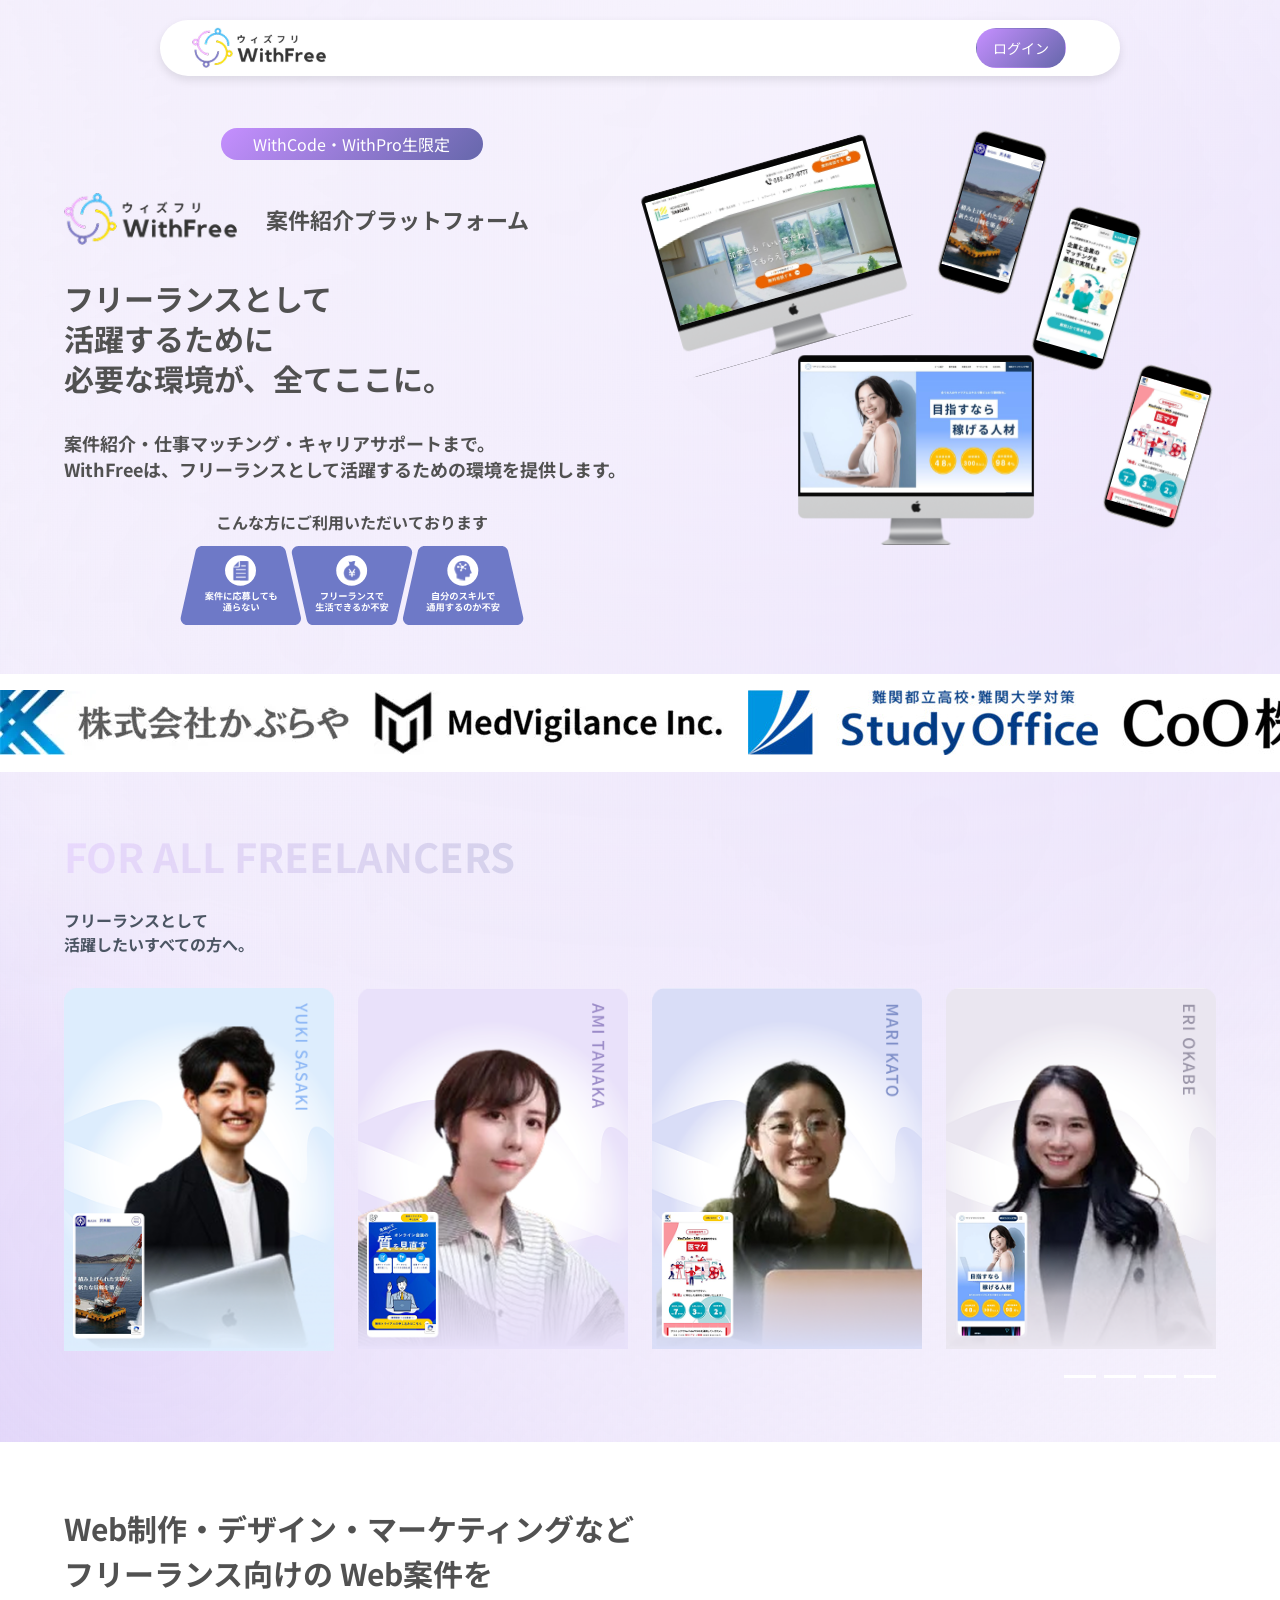
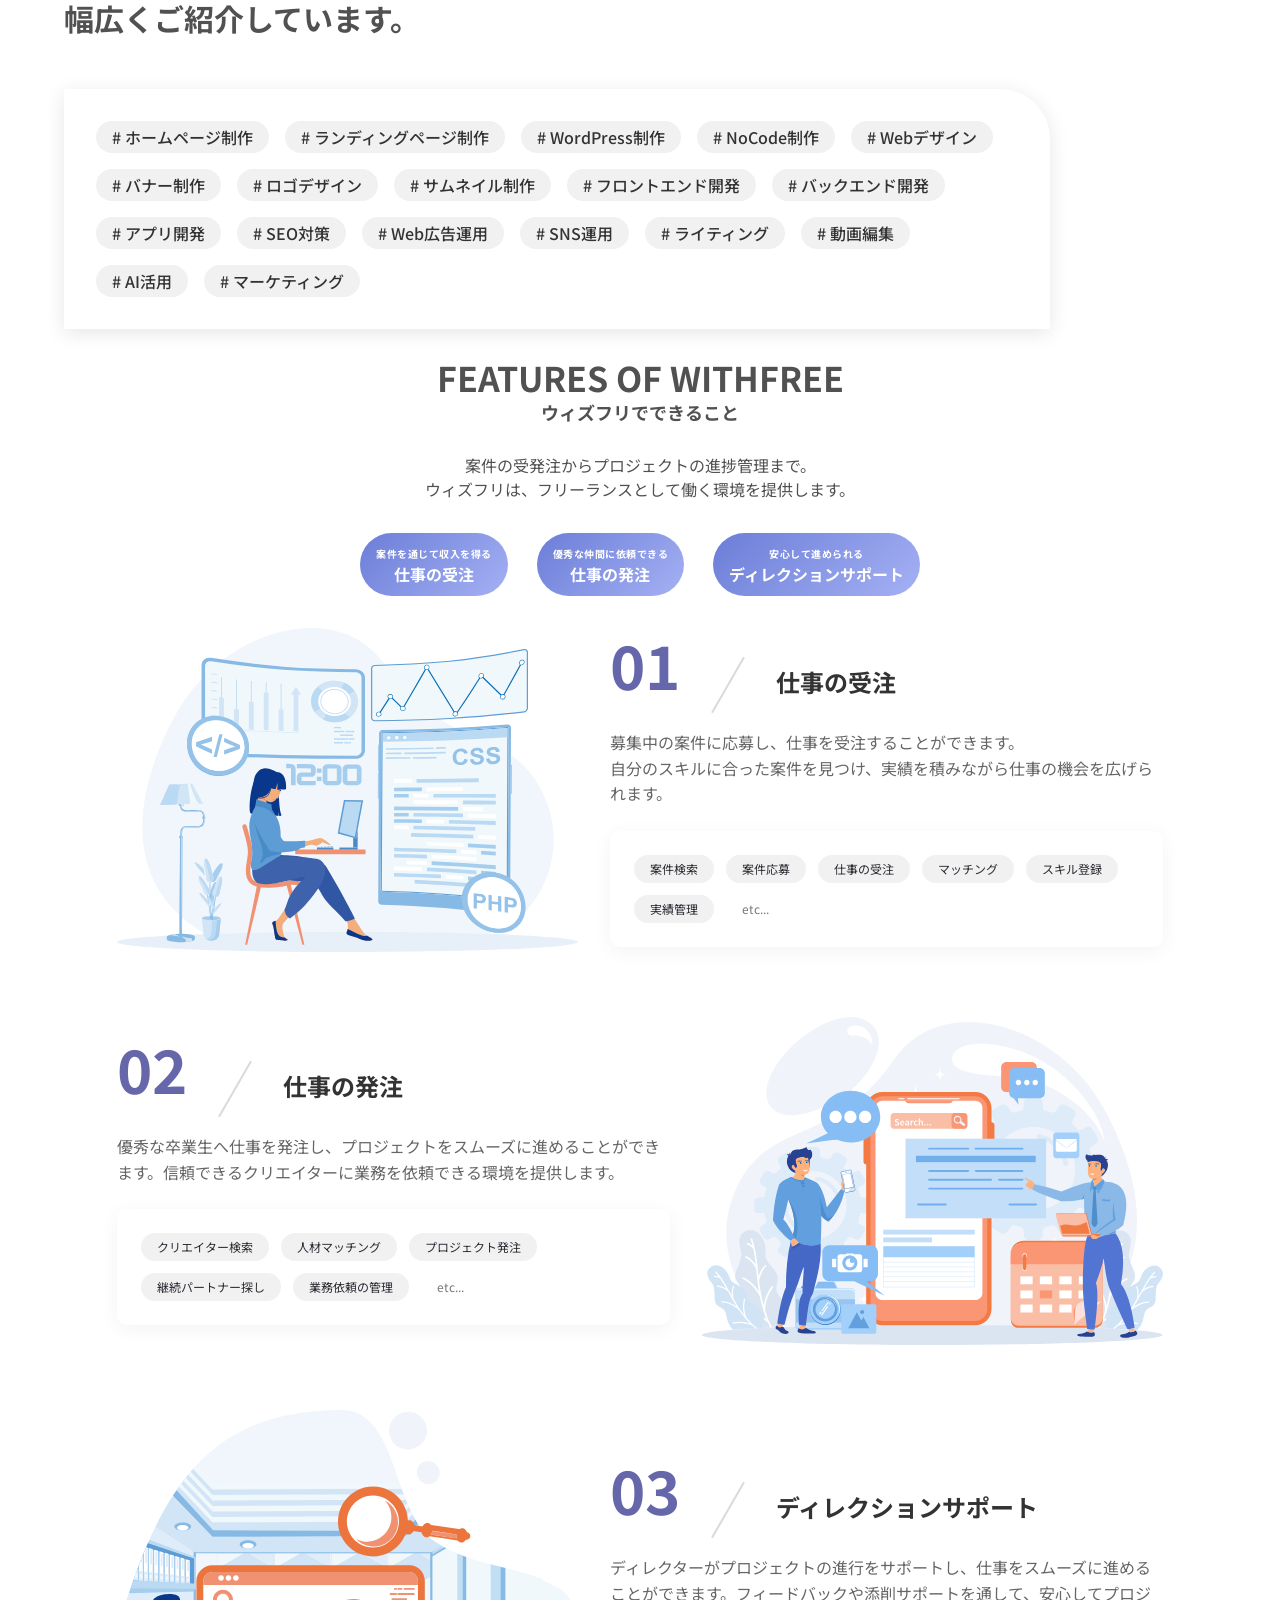
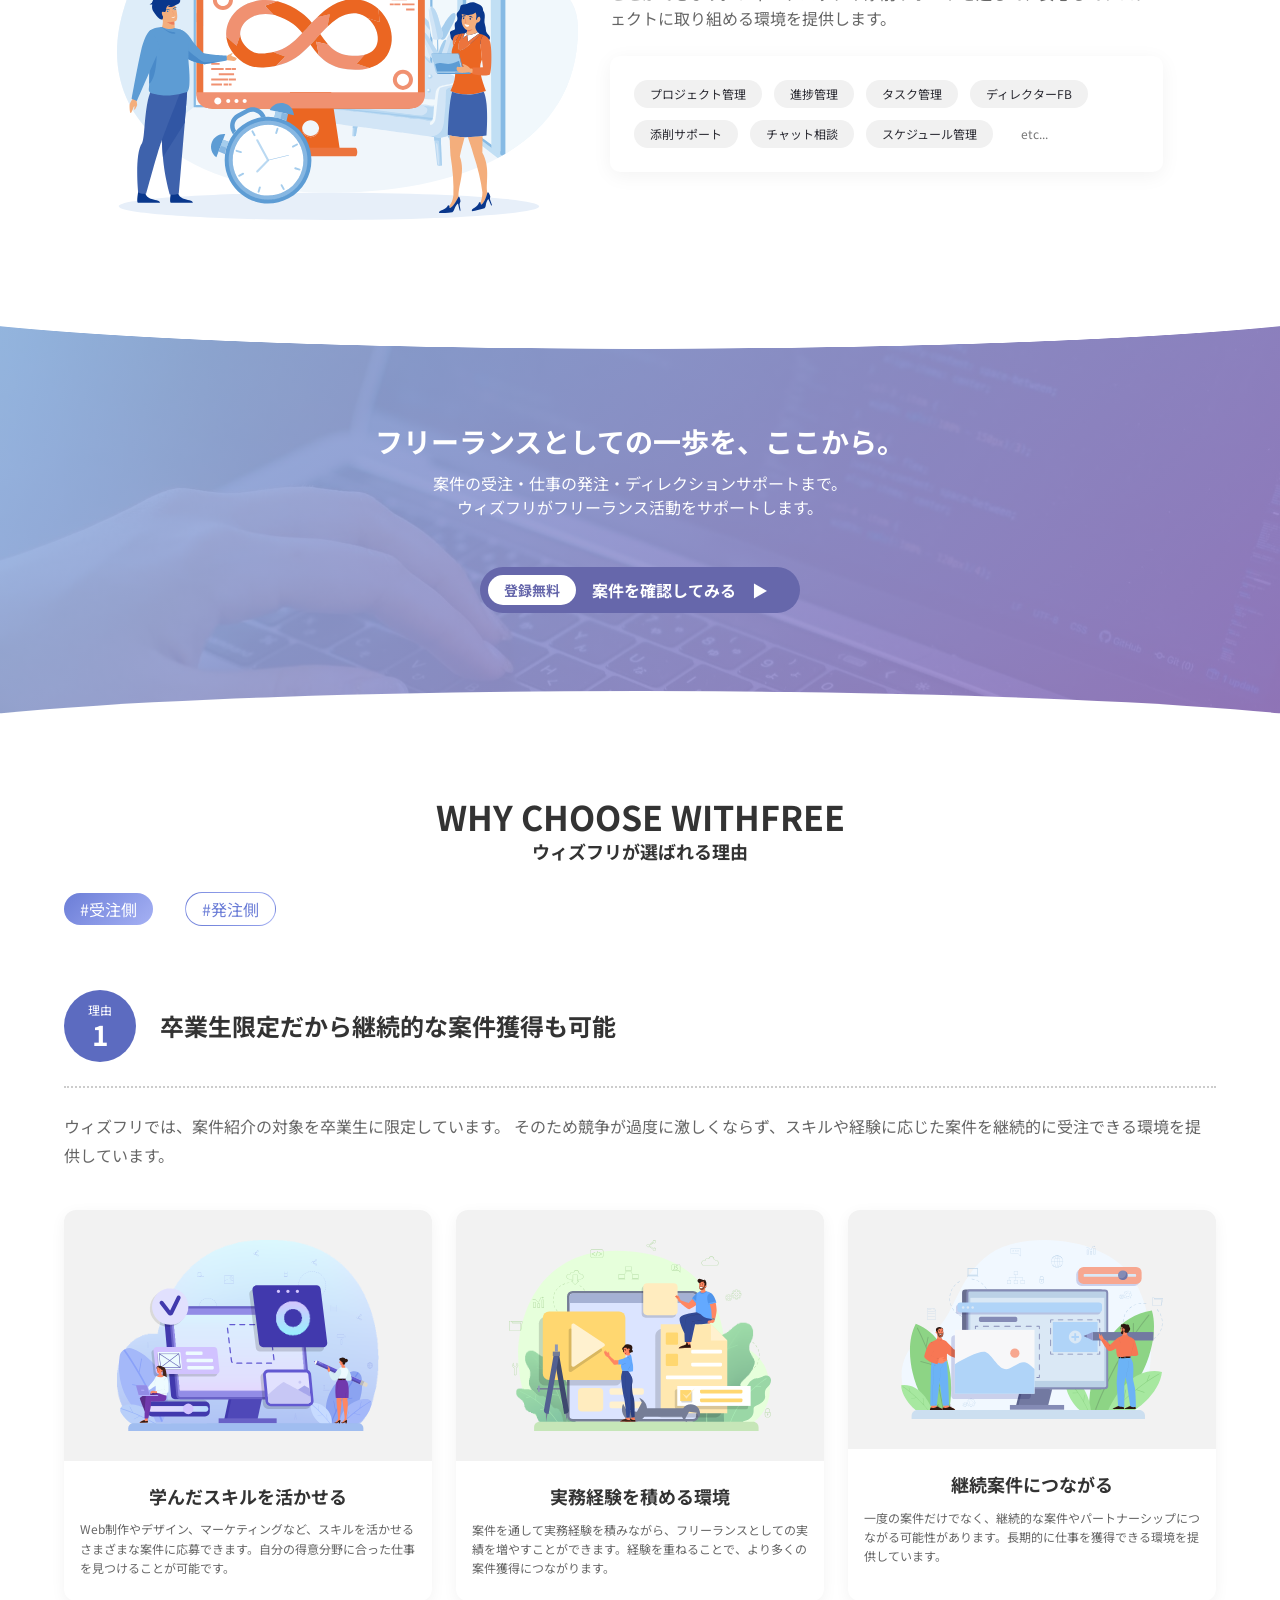
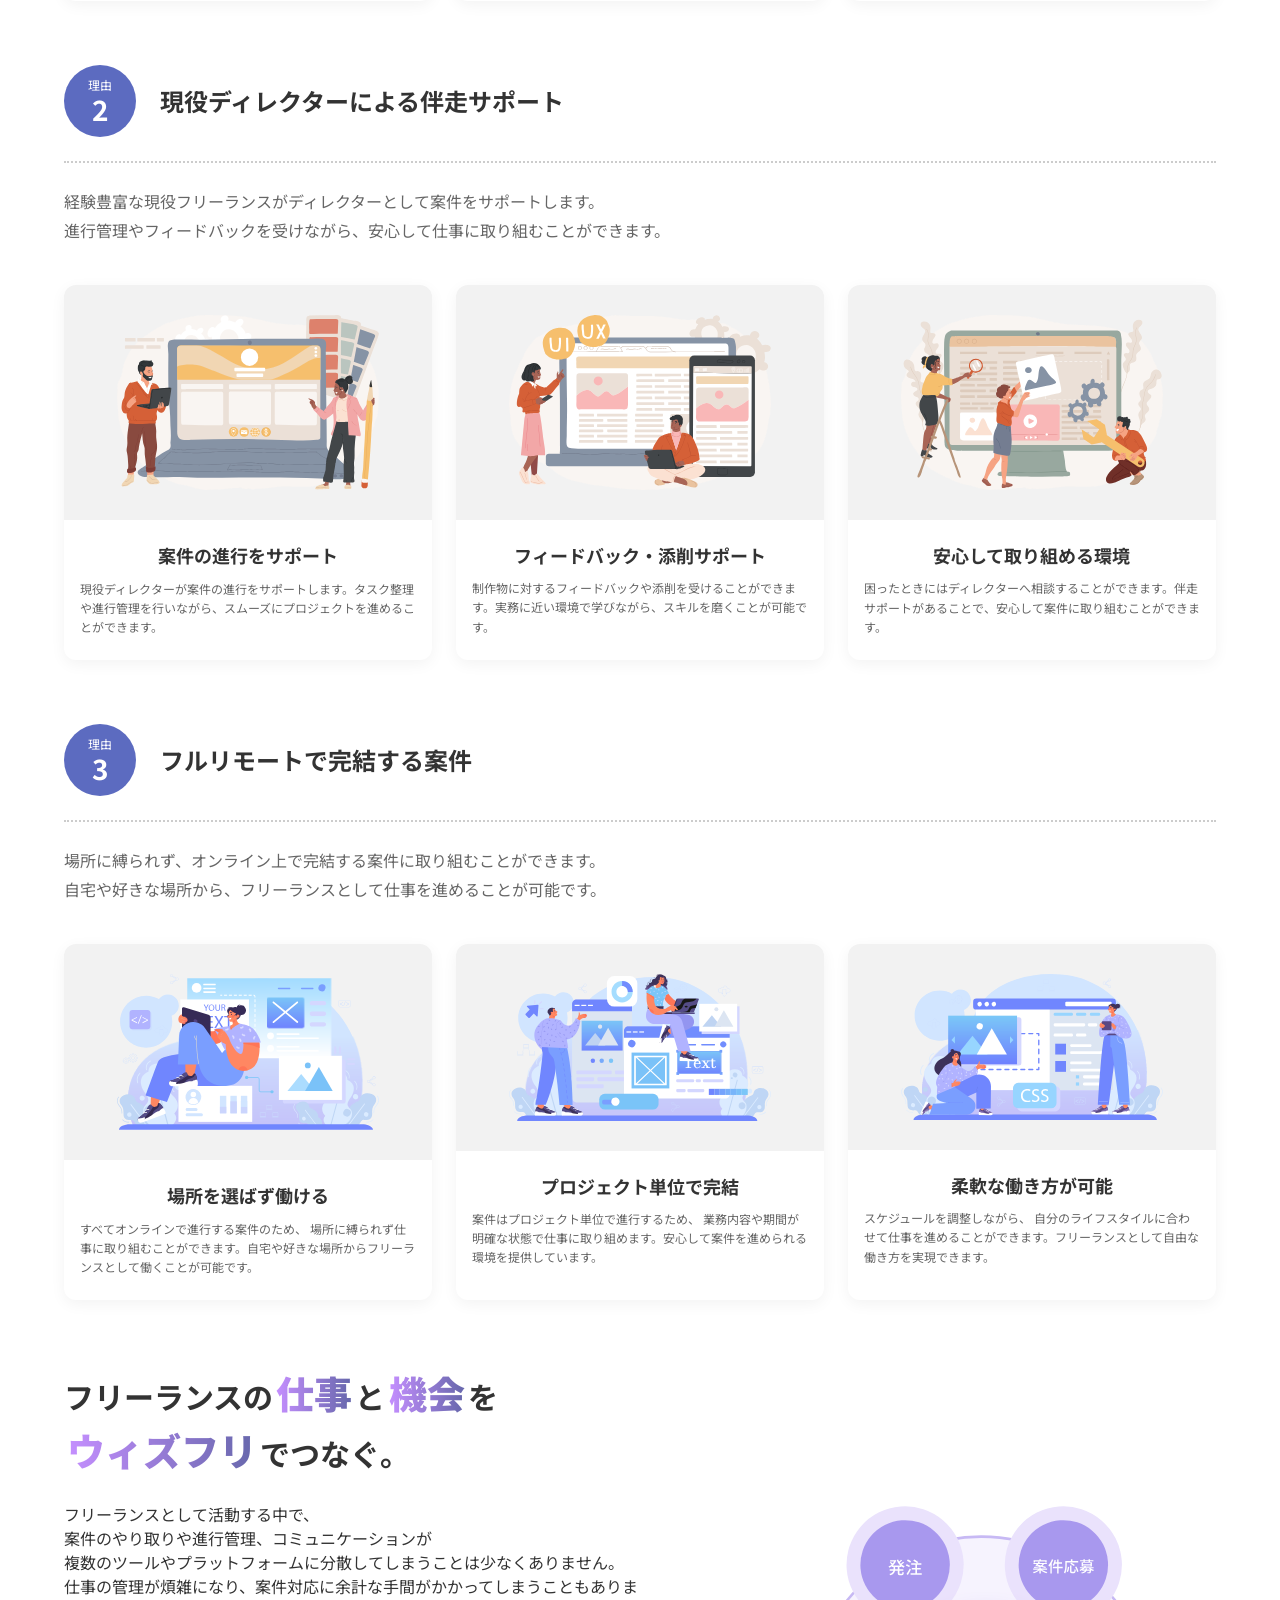
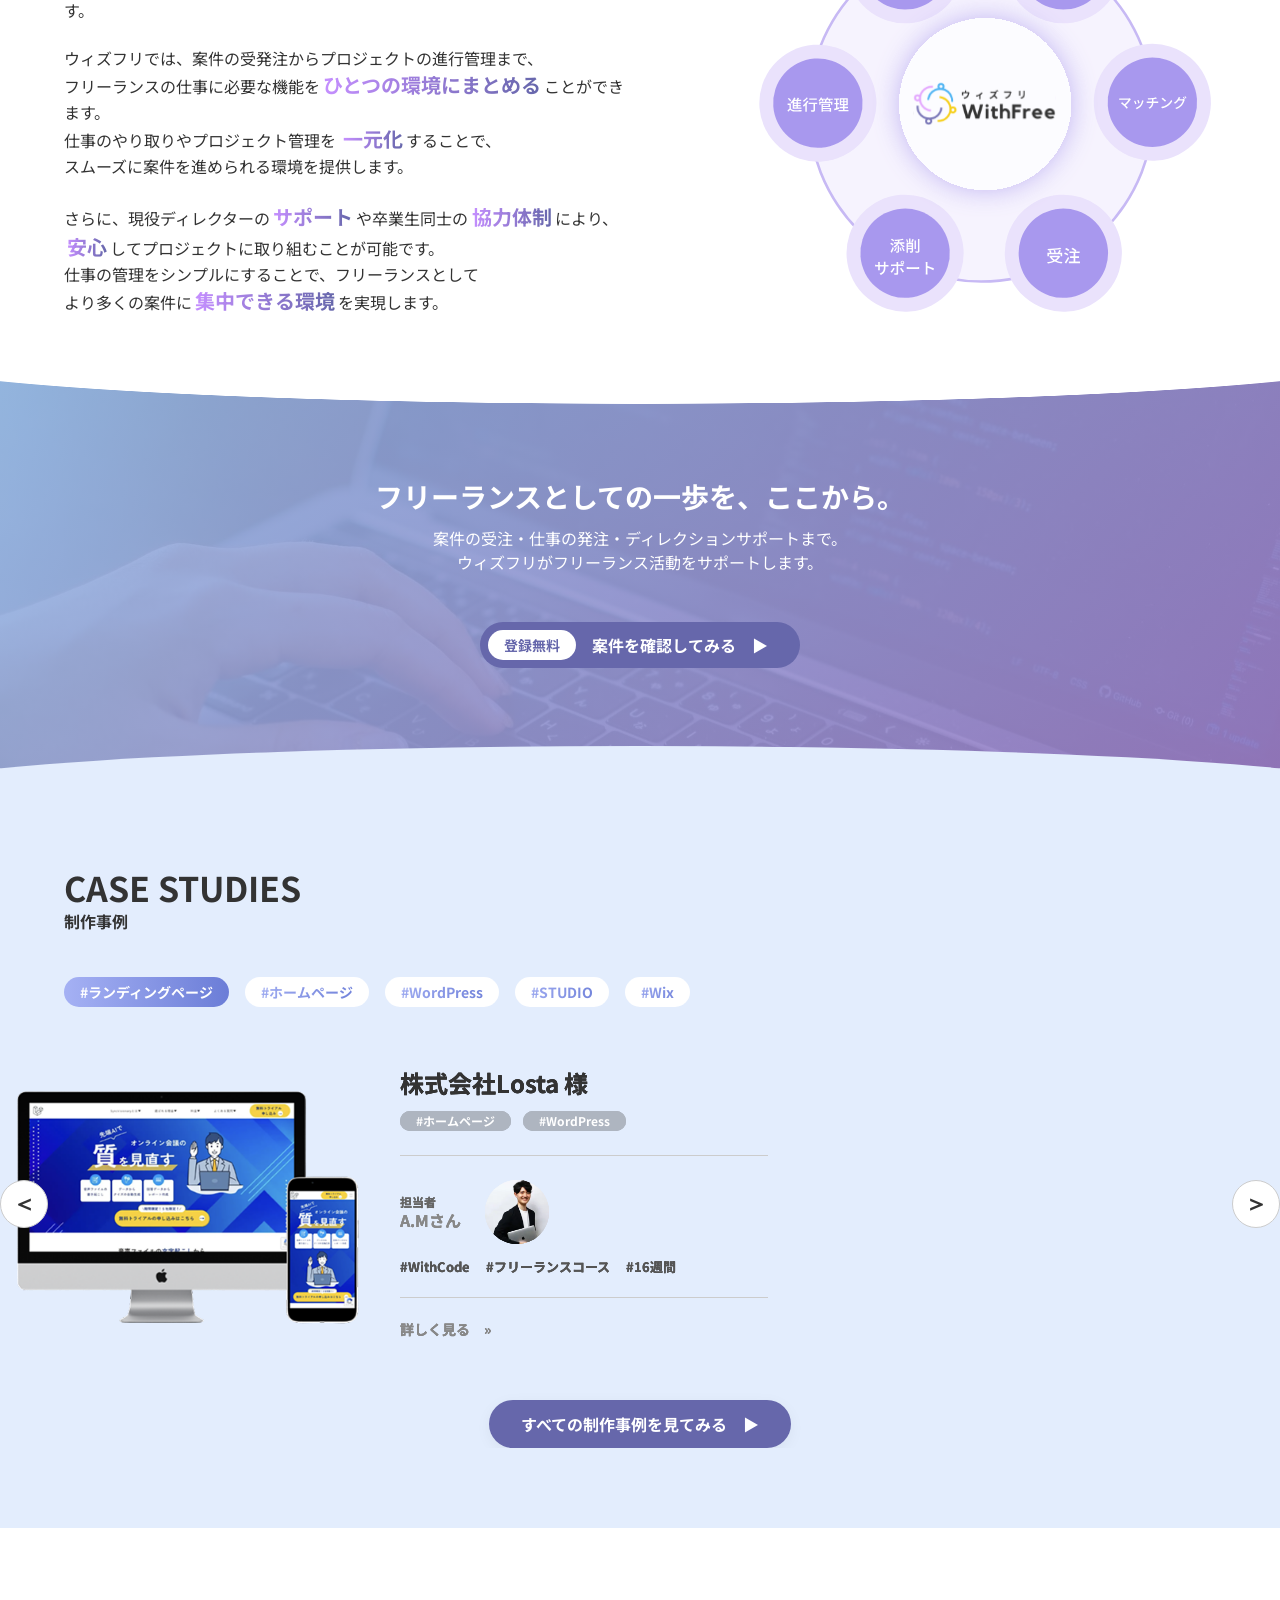
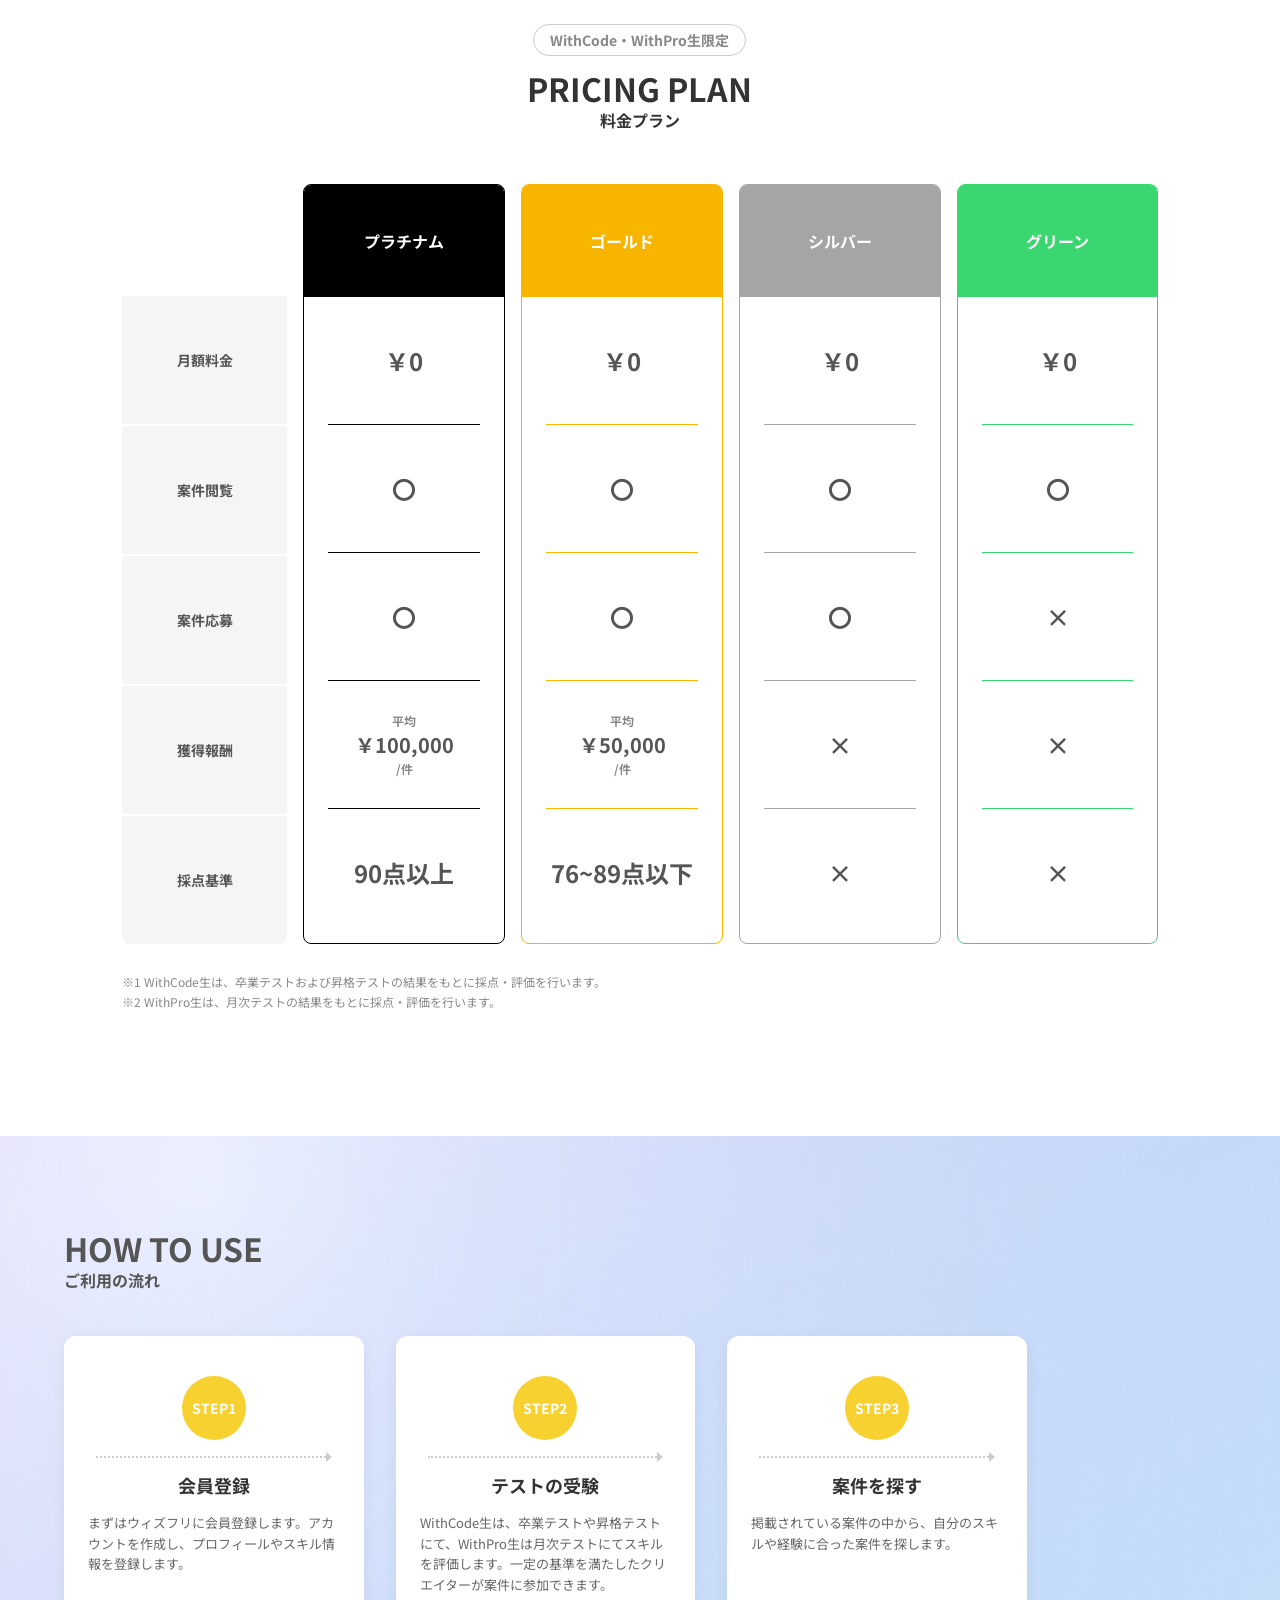
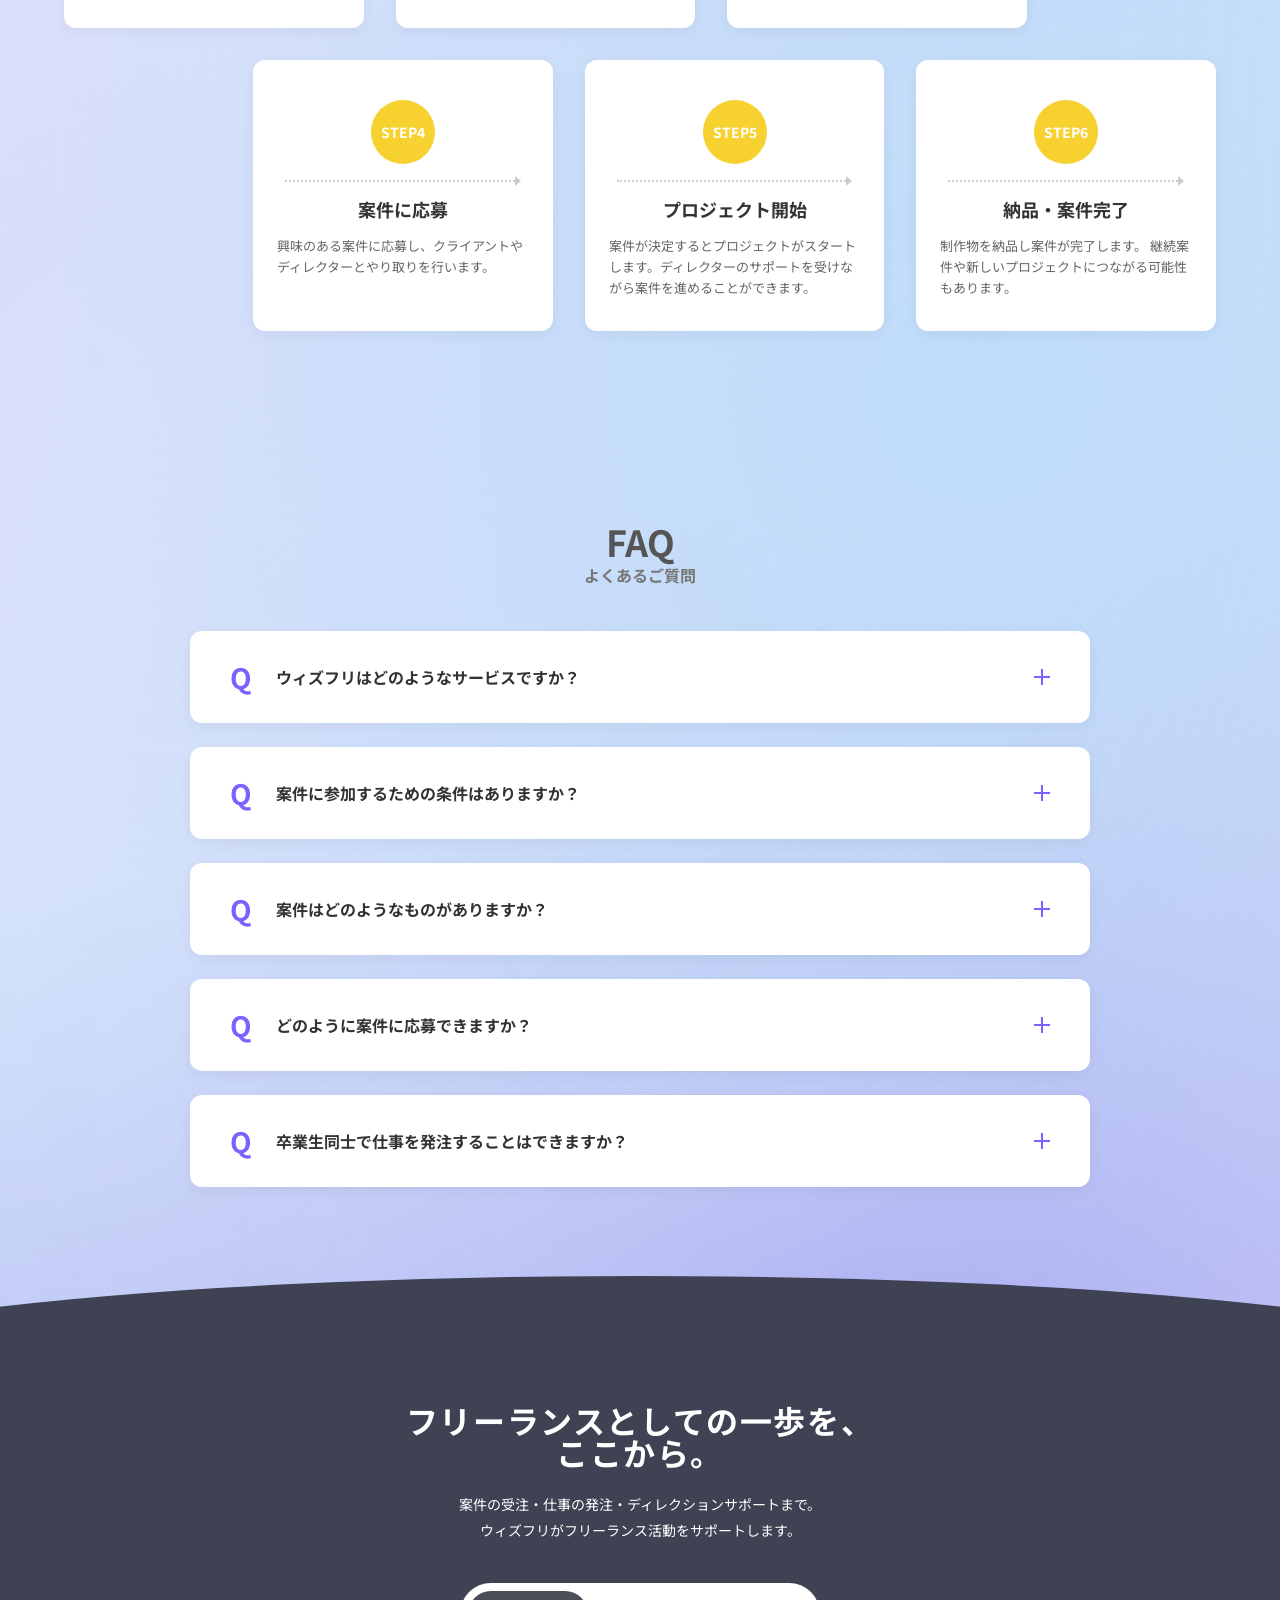
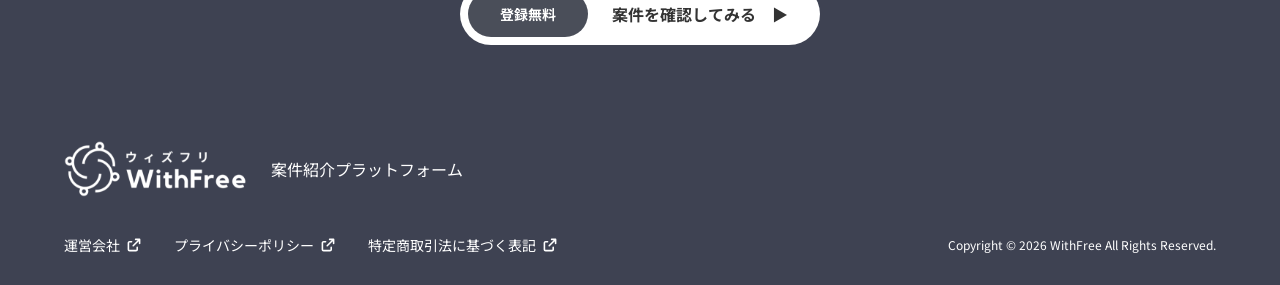
==== commit ab8395fe: "imgわりあて" ====
--- a/index.html
+++ b/index.html
@@ -195,7 +195,7 @@
             </div>
             <div class="top-features_wrapper_group">
               <div class="top-features_wrapper_group_img">
-                <img src="" />
+                <img src="./img/feature_1.svg" />
               </div>
               <div class="top-features_wrapper_group_description">
                 <div class="top-features_wrapper_group_description_heading">
@@ -228,7 +228,7 @@
             </div>
             <div class="top-features_wrapper_group">
               <div class="top-features_wrapper_group_img">
-                <img src="" />
+                <img src="./img/feature_2.svg" />
               </div>
               <div class="top-features_wrapper_group_description">
                 <div class="top-features_wrapper_group_description_heading">
@@ -260,7 +260,7 @@
             </div>
             <div class="top-features_wrapper_group">
               <div class="top-features_wrapper_group_img">
-                <img src="" />
+                <img src="./img/feature_3.svg" />
               </div>
               <div class="top-features_wrapper_group_description">
                 <div class="top-features_wrapper_group_description_heading">
@@ -336,7 +336,7 @@
                   <div
                     class="top-whychoosewithfree_wrapper_group_card_item_img"
                   >
-                    <img src="" />
+                    <img src="./img/reason-1_1.svg" />
                   </div>
                   <div
                     class="top-whychoosewithfree_wrapper_group_card_item_content"
@@ -351,7 +351,7 @@
                   <div
                     class="top-whychoosewithfree_wrapper_group_card_item_img"
                   >
-                    <img src="" />
+                    <img src="./img/reason-1_2.svg" />
                   </div>
                   <div
                     class="top-whychoosewithfree_wrapper_group_card_item_content"
@@ -366,7 +366,7 @@
                   <div
                     class="top-whychoosewithfree_wrapper_group_card_item_img"
                   >
-                    <img src="" />
+                    <img src="./img/reason-1_3.svg" />
                   </div>
                   <div
                     class="top-whychoosewithfree_wrapper_group_card_item_content"
@@ -396,7 +396,7 @@
                   <div
                     class="top-whychoosewithfree_wrapper_group_card_item_img"
                   >
-                    <img src="" />
+                    <img src="./img/reason-2_1.svg" />
                   </div>
                   <div
                     class="top-whychoosewithfree_wrapper_group_card_item_content"
@@ -411,7 +411,7 @@
                   <div
                     class="top-whychoosewithfree_wrapper_group_card_item_img"
                   >
-                    <img src="" />
+                    <img src="./img/reason-2_2.svg" />
                   </div>
                   <div
                     class="top-whychoosewithfree_wrapper_group_card_item_content"
@@ -426,7 +426,7 @@
                   <div
                     class="top-whychoosewithfree_wrapper_group_card_item_img"
                   >
-                    <img src="" />
+                    <img src="./img/reason-2_3.svg" />
                   </div>
                   <div
                     class="top-whychoosewithfree_wrapper_group_card_item_content"
@@ -456,7 +456,7 @@
                   <div
                     class="top-whychoosewithfree_wrapper_group_card_item_img"
                   >
-                    <img src="" />
+                    <img src="./img/reason-3_1.svg" />
                   </div>
                   <div
                     class="top-whychoosewithfree_wrapper_group_card_item_content"
@@ -472,7 +472,7 @@
                   <div
                     class="top-whychoosewithfree_wrapper_group_card_item_img"
                   >
-                    <img src="" />
+                    <img src="./img/reason-3_2.svg" />
                   </div>
                   <div
                     class="top-whychoosewithfree_wrapper_group_card_item_content"
@@ -488,7 +488,7 @@
                   <div
                     class="top-whychoosewithfree_wrapper_group_card_item_img"
                   >
-                    <img src="" />
+                    <img src="./img/reason-3_3.svg" />
                   </div>
                   <div
                     class="top-whychoosewithfree_wrapper_group_card_item_content"
--- a/css/style.css
+++ b/css/style.css
@@ -213,9 +213,7 @@
   border-radius: 50%;
   width: 2.5em;
   height: 2.5em;
-  -webkit-animation-fill-mode: both;
   animation-fill-mode: both;
-  -webkit-animation: load7 1.8s infinite ease-in-out;
   animation: load7 1.8s infinite ease-in-out;
 }
 
@@ -225,10 +223,7 @@
   margin: 80px auto;
   position: relative;
   text-indent: -9999em;
-  -webkit-transform: translateZ(0);
-  -ms-transform: translateZ(0);
   transform: translateZ(0);
-  -webkit-animation-delay: -0.16s;
   animation-delay: -0.16s;
 }
 
@@ -241,21 +236,11 @@
 
 .loader:before {
   left: -3.5em;
-  -webkit-animation-delay: -0.32s;
   animation-delay: -0.32s;
 }
 
 .loader:after {
   left: 3.5em;
-}
-
-@-webkit-keyframes load7 {
-  0%, 80%, 100% {
-    box-shadow: 0 2.5em 0 -1.3em;
-  }
-  40% {
-    box-shadow: 0 2.5em 0 0;
-  }
 }
 @keyframes load7 {
   0%, 80%, 100% {
@@ -317,7 +302,8 @@
 header .header_inner .title a img {
   width: 100%;
   display: block;
-  object-fit: cover;
+  -o-object-fit: cover;
+     object-fit: cover;
 }
 header .header_inner .header_wrap {
   width: 15%;
@@ -671,10 +657,15 @@
   letter-spacing: 0.05em;
   margin: 0 0 1.5rem 0;
 }
+@media screen and (max-width: 768px) {
+  footer .footer-wrapper .footer-wrapper_message h3 {
+    font-size: 28px;
+    line-height: 1.5;
+  }
+}
 @media screen and (max-width: 480px) {
   footer .footer-wrapper .footer-wrapper_message h3 {
     font-size: 26px;
-    line-height: 1.5;
   }
 }
 @media screen and (max-width: 1024px) {
@@ -750,6 +741,11 @@
   height: 3.5rem;
   width: auto;
 }
+@media screen and (max-width: 768px) {
+  footer .footer-wrapper .footer-wrapper_info img {
+    height: 3rem;
+  }
+}
 @media screen and (max-width: 480px) {
   footer .footer-wrapper .footer-wrapper_info img {
     height: 2rem;
@@ -900,6 +896,11 @@
   background-image: linear-gradient(135deg, #c58fff 0%, #6667ab 100%);
   border-radius: 20px;
 }
+@media screen and (max-width: 768px) {
+  .page-top main article #top-fv .fv .fv-wrapper .fv-wrapper_group p {
+    font-size: 16px;
+  }
+}
 .page-top main article #top-fv .fv .fv-wrapper .fv-wrapper_group .fv-wrapper_group_logogroup {
   width: 100%;
   margin: 2rem 0;
@@ -947,8 +948,14 @@
   margin: 1rem auto;
 }
 .page-top main article #top-fv .fv .fv-wrapper .fv-wrapper_group .fv-wrapper_group_worries h3 {
-  margin-bottom: 1rem;
+  margin: 0 0 1rem 0;
   text-align: center;
+}
+@media screen and (max-width: 768px) {
+  .page-top main article #top-fv .fv .fv-wrapper .fv-wrapper_group .fv-wrapper_group_worries h3 {
+    margin: 2rem 0 1rem 0;
+    font-size: 16px;
+  }
 }
 .page-top main article #top-fv .fv .fv-wrapper .fv-wrapper_group .fv-wrapper_group_worries .fv-wrapper_group_worries_img {
   width: 60%;
@@ -1055,6 +1062,11 @@
   color: #4b5563;
   font-weight: bold;
 }
+@media screen and (max-width: 768px) {
+  .page-top main article #top-fv #top-forallfreelancers .top-forallfreelancers_wrapper p {
+    font-size: 16px;
+  }
+}
 @media screen and (max-width: 480px) {
   .page-top main article #top-fv #top-forallfreelancers .top-forallfreelancers_wrapper p {
     margin: 1.5rem 0;
@@ -1200,6 +1212,11 @@
   font-weight: 500;
   white-space: nowrap;
 }
+@media screen and (max-width: 768px) {
+  .page-top main article #top-introduction .top-introduction_wrapper .top-introduction_wrapper_group li {
+    font-size: 14px;
+  }
+}
 @media screen and (max-width: 480px) {
   .page-top main article #top-introduction .top-introduction_wrapper .top-introduction_wrapper_group li {
     padding: 0.25rem 0.5rem;
@@ -1214,6 +1231,11 @@
   padding: 8rem 0 4rem;
   color: #515151;
 }
+@media screen and (max-width: 768px) {
+  .page-top main article #top-features {
+    padding: 10rem 0 4rem;
+  }
+}
 @media screen and (max-width: 480px) {
   .page-top main article #top-features {
     padding: 4rem 0 4rem;
@@ -1230,6 +1252,11 @@
   margin: 0.5rem 0;
   font-size: 34px;
 }
+@media screen and (max-width: 768px) {
+  .page-top main article #top-features .top-features_wrapper .top-features_wrapper_heading .top-features_wrapper_heading_main {
+    font-size: 30px;
+  }
+}
 @media screen and (max-width: 480px) {
   .page-top main article #top-features .top-features_wrapper .top-features_wrapper_heading .top-features_wrapper_heading_main {
     font-size: 28px;
@@ -1238,6 +1265,11 @@
 .page-top main article #top-features .top-features_wrapper .top-features_wrapper_heading .top-features_wrapper_heading_sub {
   margin-bottom: 2rem;
   font-size: 18px;
+}
+@media screen and (max-width: 768px) {
+  .page-top main article #top-features .top-features_wrapper .top-features_wrapper_heading .top-features_wrapper_heading_sub {
+    font-size: 16px;
+  }
 }
 @media screen and (max-width: 480px) {
   .page-top main article #top-features .top-features_wrapper .top-features_wrapper_heading .top-features_wrapper_heading_sub {
@@ -1275,6 +1307,11 @@
   border-radius: 50px;
   text-align: center;
 }
+@media screen and (max-width: 768px) {
+  .page-top main article #top-features .top-features_wrapper .top-features_wrapper_point .top-features_wrapper_point_item {
+    font-size: 14px;
+  }
+}
 @media screen and (max-width: 480px) {
   .page-top main article #top-features .top-features_wrapper .top-features_wrapper_point .top-features_wrapper_point_item {
     margin: 0.5rem auto;
@@ -1291,6 +1328,7 @@
   justify-content: center;
   align-items: center;
   margin-bottom: 4rem;
+  gap: 2rem;
 }
 @media screen and (max-width: 480px) {
   .page-top main article #top-features .top-features_wrapper .top-features_wrapper_group {
@@ -1301,11 +1339,17 @@
   flex-direction: row-reverse;
 }
 .page-top main article #top-features .top-features_wrapper .top-features_wrapper_group .top-features_wrapper_group_img {
-  width: 48%;
-}
-@media screen and (max-width: 480px) {
+  width: 40%;
+}
+@media screen and (max-width: 768px) {
   .page-top main article #top-features .top-features_wrapper .top-features_wrapper_group .top-features_wrapper_group_img {
-    width: 100%;
+    width: 60%;
+    margin: 0 auto;
+  }
+}
+@media screen and (max-width: 480px) {
+  .page-top main article #top-features .top-features_wrapper .top-features_wrapper_group .top-features_wrapper_group_img {
+    width: 80%;
   }
 }
 .page-top main article #top-features .top-features_wrapper .top-features_wrapper_group .top-features_wrapper_group_img img {
@@ -1336,6 +1380,11 @@
   font-weight: bold;
   color: #6667ab;
   padding-bottom: 0.5rem;
+}
+@media screen and (max-width: 768px) {
+  .page-top main article #top-features .top-features_wrapper .top-features_wrapper_group .top-features_wrapper_group_description .top-features_wrapper_group_description_heading .top-features_wrapper_group_description_heading_number {
+    font-size: 46px;
+  }
 }
 @media screen and (max-width: 480px) {
   .page-top main article #top-features .top-features_wrapper .top-features_wrapper_group .top-features_wrapper_group_description .top-features_wrapper_group_description_heading .top-features_wrapper_group_description_heading_number {
@@ -1361,6 +1410,12 @@
   color: #333333;
   margin-bottom: 0.5rem;
 }
+@media screen and (max-width: 768px) {
+  .page-top main article #top-features .top-features_wrapper .top-features_wrapper_group .top-features_wrapper_group_description .top-features_wrapper_group_description_heading .top-features_wrapper_group_description_heading_title {
+    font-size: 22px;
+    line-height: 1.2;
+  }
+}
 @media screen and (max-width: 480px) {
   .page-top main article #top-features .top-features_wrapper .top-features_wrapper_group .top-features_wrapper_group_description .top-features_wrapper_group_description_heading .top-features_wrapper_group_description_heading_title {
     font-size: 20px;
@@ -1370,6 +1425,11 @@
   line-height: 1.6;
   color: #666666;
   margin-bottom: 1.5rem;
+}
+@media screen and (max-width: 768px) {
+  .page-top main article #top-features .top-features_wrapper .top-features_wrapper_group .top-features_wrapper_group_description p {
+    font-size: 14px;
+  }
 }
 @media screen and (max-width: 480px) {
   .page-top main article #top-features .top-features_wrapper .top-features_wrapper_group .top-features_wrapper_group_description p {
@@ -1434,6 +1494,11 @@
   margin: 0.5rem 0;
   font-size: 34px;
 }
+@media screen and (max-width: 768px) {
+  .page-top main article #top-whychoosewithfree .top-whychoosewithfree_wrapper .top-whychoosewithfree_wrapper_heading .top-whychoosewithfree_wrapper_heading_main {
+    font-size: 30px;
+  }
+}
 @media screen and (max-width: 480px) {
   .page-top main article #top-whychoosewithfree .top-whychoosewithfree_wrapper .top-whychoosewithfree_wrapper_heading .top-whychoosewithfree_wrapper_heading_main {
     font-size: 28px;
@@ -1442,6 +1507,11 @@
 .page-top main article #top-whychoosewithfree .top-whychoosewithfree_wrapper .top-whychoosewithfree_wrapper_heading .top-whychoosewithfree_wrapper_heading_sub {
   margin-bottom: 2rem;
   font-size: 18px;
+}
+@media screen and (max-width: 768px) {
+  .page-top main article #top-whychoosewithfree .top-whychoosewithfree_wrapper .top-whychoosewithfree_wrapper_heading .top-whychoosewithfree_wrapper_heading_sub {
+    font-size: 16px;
+  }
 }
 @media screen and (max-width: 480px) {
   .page-top main article #top-whychoosewithfree .top-whychoosewithfree_wrapper .top-whychoosewithfree_wrapper_heading .top-whychoosewithfree_wrapper_heading_sub {
@@ -1460,6 +1530,11 @@
   padding: 0.5rem 1rem;
   border-radius: 20px;
   font-size: 16px;
+}
+@media screen and (max-width: 768px) {
+  .page-top main article #top-whychoosewithfree .top-whychoosewithfree_wrapper .top-whychoosewithfree_wrapper_merit li {
+    font-size: 16px;
+  }
 }
 @media screen and (max-width: 480px) {
   .page-top main article #top-whychoosewithfree .top-whychoosewithfree_wrapper .top-whychoosewithfree_wrapper_merit li {
@@ -1510,6 +1585,12 @@
   align-items: center;
   flex-shrink: 0;
 }
+@media screen and (max-width: 768px) {
+  .page-top main article #top-whychoosewithfree .top-whychoosewithfree_wrapper .top-whychoosewithfree_wrapper_group .top-whychoosewithfree_wrapper_group_heading .top-whychoosewithfree_wrapper_group_heading_number {
+    width: 66px;
+    height: 66px;
+  }
+}
 @media screen and (max-width: 480px) {
   .page-top main article #top-whychoosewithfree .top-whychoosewithfree_wrapper .top-whychoosewithfree_wrapper_group .top-whychoosewithfree_wrapper_group_heading .top-whychoosewithfree_wrapper_group_heading_number {
     width: 60px;
@@ -1529,6 +1610,11 @@
   font-size: 28px;
   font-weight: bold;
 }
+@media screen and (max-width: 768px) {
+  .page-top main article #top-whychoosewithfree .top-whychoosewithfree_wrapper .top-whychoosewithfree_wrapper_group .top-whychoosewithfree_wrapper_group_heading .top-whychoosewithfree_wrapper_group_heading_number p:last-child {
+    font-size: 26px;
+  }
+}
 @media screen and (max-width: 480px) {
   .page-top main article #top-whychoosewithfree .top-whychoosewithfree_wrapper .top-whychoosewithfree_wrapper_group .top-whychoosewithfree_wrapper_group_heading .top-whychoosewithfree_wrapper_group_heading_number p:last-child {
     font-size: 22px;
@@ -1539,6 +1625,7 @@
   font-weight: bold;
   color: #333333;
   margin: 0;
+  line-height: 1.25;
 }
 @media screen and (max-width: 480px) {
   .page-top main article #top-whychoosewithfree .top-whychoosewithfree_wrapper .top-whychoosewithfree_wrapper_group .top-whychoosewithfree_wrapper_group_heading h4 {
@@ -1550,6 +1637,11 @@
   line-height: 1.8;
   color: #666666;
   margin-bottom: 2.5rem;
+}
+@media screen and (max-width: 768px) {
+  .page-top main article #top-whychoosewithfree .top-whychoosewithfree_wrapper .top-whychoosewithfree_wrapper_group > p {
+    font-size: 14px;
+  }
 }
 @media screen and (max-width: 480px) {
   .page-top main article #top-whychoosewithfree .top-whychoosewithfree_wrapper .top-whychoosewithfree_wrapper_group > p {
@@ -1593,10 +1685,11 @@
 .page-top main article #top-whychoosewithfree .top-whychoosewithfree_wrapper .top-whychoosewithfree_wrapper_group .top-whychoosewithfree_wrapper_group_card .top-whychoosewithfree_wrapper_group_card_item .top-whychoosewithfree_wrapper_group_card_item_img img {
   width: 80%;
   height: auto;
-  object-fit: contain;
+  -o-object-fit: contain;
+     object-fit: contain;
 }
 .page-top main article #top-whychoosewithfree .top-whychoosewithfree_wrapper .top-whychoosewithfree_wrapper_group .top-whychoosewithfree_wrapper_group_card .top-whychoosewithfree_wrapper_group_card_item .top-whychoosewithfree_wrapper_group_card_item_content {
-  padding: 24px 20px;
+  padding: 1.5rem 1rem;
 }
 .page-top main article #top-whychoosewithfree .top-whychoosewithfree_wrapper .top-whychoosewithfree_wrapper_group .top-whychoosewithfree_wrapper_group_card .top-whychoosewithfree_wrapper_group_card_item .top-whychoosewithfree_wrapper_group_card_item_content h3 {
   font-size: 18px;
@@ -1604,6 +1697,7 @@
   color: #333333;
   text-align: center;
   margin: 0 0 0.75rem 0;
+  line-height: 1.25;
 }
 @media screen and (max-width: 480px) {
   .page-top main article #top-whychoosewithfree .top-whychoosewithfree_wrapper .top-whychoosewithfree_wrapper_group .top-whychoosewithfree_wrapper_group_card .top-whychoosewithfree_wrapper_group_card_item .top-whychoosewithfree_wrapper_group_card_item_content h3 {
@@ -1628,6 +1722,11 @@
 .page-top main article #top-environment .top-environment_wrapper h3 {
   font-size: 30px;
   line-height: 1.5;
+}
+@media screen and (max-width: 768px) {
+  .page-top main article #top-environment .top-environment_wrapper h3 {
+    font-size: 28px;
+  }
 }
 @media screen and (max-width: 480px) {
   .page-top main article #top-environment .top-environment_wrapper h3 {
@@ -1643,6 +1742,11 @@
   font-weight: bolder;
   font-size: 38px;
 }
+@media screen and (max-width: 768px) {
+  .page-top main article #top-environment .top-environment_wrapper h3 span {
+    font-size: 36px;
+  }
+}
 @media screen and (max-width: 480px) {
   .page-top main article #top-environment .top-environment_wrapper h3 span {
     font-size: 32px;
@@ -1653,7 +1757,7 @@
   justify-content: space-between;
   gap: 5%;
 }
-@media screen and (max-width: 480px) {
+@media screen and (max-width: 768px) {
   .page-top main article #top-environment .top-environment_wrapper .top-environment_group {
     display: block;
     gap: 0;
@@ -1662,7 +1766,7 @@
 .page-top main article #top-environment .top-environment_wrapper .top-environment_group .top-environment_group_textbox {
   width: 50%;
 }
-@media screen and (max-width: 480px) {
+@media screen and (max-width: 768px) {
   .page-top main article #top-environment .top-environment_wrapper .top-environment_group .top-environment_group_textbox {
     width: 100%;
   }
@@ -1670,6 +1774,11 @@
 .page-top main article #top-environment .top-environment_wrapper .top-environment_group .top-environment_group_textbox .top-environment_group_textbox_text {
   margin: 1.5rem 0;
   line-height: 1.5;
+}
+@media screen and (max-width: 768px) {
+  .page-top main article #top-environment .top-environment_wrapper .top-environment_group .top-environment_group_textbox .top-environment_group_textbox_text {
+    font-size: 14px;
+  }
 }
 .page-top main article #top-environment .top-environment_wrapper .top-environment_group .top-environment_group_textbox .top-environment_group_textbox_text span {
   margin: 0 0.2rem;
@@ -1687,6 +1796,12 @@
 }
 .page-top main article #top-environment .top-environment_wrapper .top-environment_group .top-environment_group_img {
   width: 40%;
+}
+@media screen and (max-width: 768px) {
+  .page-top main article #top-environment .top-environment_wrapper .top-environment_group .top-environment_group_img {
+    width: 60%;
+    margin: 0 auto;
+  }
 }
 @media screen and (max-width: 480px) {
   .page-top main article #top-environment .top-environment_wrapper .top-environment_group .top-environment_group_img {
@@ -1715,6 +1830,11 @@
   -webkit-mask-image: radial-gradient(ellipse 60% 50px at top center, transparent 99%, black 100%);
   mask-image: radial-gradient(ellipse 60% 50px at top center, transparent 99%, black 100%);
 }
+@media screen and (max-width: 480px) {
+  .page-top main article .top-cta_free {
+    padding: 5.5rem 0;
+  }
+}
 .page-top main article .top-cta_free::after {
   content: "";
   position: absolute;
@@ -1737,9 +1857,21 @@
   margin-bottom: 1rem;
   font-size: 28px;
 }
+@media screen and (max-width: 480px) {
+  .page-top main article .top-cta_free h2 {
+    font-size: 20px;
+    line-height: 1.5;
+  }
+}
 .page-top main article .top-cta_free p {
   line-height: 1.5;
   font-size: 16px;
+}
+@media screen and (max-width: 480px) {
+  .page-top main article .top-cta_free p {
+    font-size: 12px;
+    line-height: 1.5;
+  }
 }
 .page-top main article .top-cta_free .top-cta_free_button {
   display: inline-flex;
@@ -1747,9 +1879,14 @@
   background-color: #6667ab;
   border-radius: 50px;
   padding: 0.5rem 2rem 0.5rem 0.5rem;
-  margin-top: 3rem;
+  margin: 3rem 0 0 0;
   cursor: pointer;
   transition: opacity 0.3s ease;
+}
+@media screen and (max-width: 480px) {
+  .page-top main article .top-cta_free .top-cta_free_button {
+    margin: 2rem 0 0 0;
+  }
 }
 .page-top main article .top-cta_free .top-cta_free_button:hover {
   opacity: 0.8;
@@ -1757,17 +1894,27 @@
 .page-top main article .top-cta_free .top-cta_free_button .top-cta_free_button_registration {
   background-color: #ffffff;
   color: #6667ab;
-  padding: 12px 24px;
+  padding: 0.5rem 1rem;
   border-radius: 50px;
   font-size: 14px;
   font-weight: bold;
   margin-right: 1rem;
+}
+@media screen and (max-width: 480px) {
+  .page-top main article .top-cta_free .top-cta_free_button .top-cta_free_button_registration {
+    font-size: 12px;
+  }
 }
 .page-top main article .top-cta_free .top-cta_free_button .top-cta_free_button_serch {
   color: #ffffff;
   font-size: 16px;
   font-weight: bold;
   margin: 0;
+}
+@media screen and (max-width: 480px) {
+  .page-top main article .top-cta_free .top-cta_free_button .top-cta_free_button_serch {
+    font-size: 14px;
+  }
 }
 .page-top main article #top-casestudies {
   background-color: #e3edfd;
@@ -1787,6 +1934,11 @@
   font-weight: bold;
   margin: 0 0 0.5rem 0;
 }
+@media screen and (max-width: 768px) {
+  .page-top main article #top-casestudies .top-casestudies_wrapper .top-casestudies_wrapper_heading .top-casestudies_wrapper_heading_main {
+    font-size: 30px;
+  }
+}
 @media screen and (max-width: 480px) {
   .page-top main article #top-casestudies .top-casestudies_wrapper .top-casestudies_wrapper_heading .top-casestudies_wrapper_heading_main {
     font-size: 28px;
@@ -1796,6 +1948,11 @@
   font-size: 16px;
   font-weight: bold;
   margin: 0 0 3rem 0;
+}
+@media screen and (max-width: 768px) {
+  .page-top main article #top-casestudies .top-casestudies_wrapper .top-casestudies_wrapper_heading .top-casestudies_wrapper_heading_sub {
+    font-size: 16px;
+  }
 }
 @media screen and (max-width: 480px) {
   .page-top main article #top-casestudies .top-casestudies_wrapper .top-casestudies_wrapper_heading .top-casestudies_wrapper_heading_sub {
@@ -1857,14 +2014,15 @@
   display: flex;
   align-items: center;
   justify-content: space-between;
-  gap: 40px;
+  gap: 2rem;
   margin: 4rem 0;
   animation: caseStudiesSlide 54s linear infinite;
   animation-direction: var(--case-slider-direction, normal);
 }
-@media screen and (max-width: 480px) {
+@media screen and (max-width: 768px) {
   .page-top main article #top-casestudies .top-casestudies_wrapper .top-casestudies_wrapper_work {
     width: 100%;
+    display: block;
   }
 }
 .page-top main article #top-casestudies .top-casestudies_wrapper .top-casestudies_wrapper_work:nth-of-type(3) {
@@ -1876,11 +2034,22 @@
 .page-top main article #top-casestudies .top-casestudies_wrapper .top-casestudies_wrapper_work .top-casestudies_wrapper_work_img {
   width: 48%;
 }
+@media screen and (max-width: 768px) {
+  .page-top main article #top-casestudies .top-casestudies_wrapper .top-casestudies_wrapper_work .top-casestudies_wrapper_work_img {
+    width: 90%;
+    margin: 0 0 1rem 0;
+  }
+}
 .page-top main article #top-casestudies .top-casestudies_wrapper .top-casestudies_wrapper_work .top-casestudies_wrapper_work_img img {
   width: 100%;
 }
 .page-top main article #top-casestudies .top-casestudies_wrapper .top-casestudies_wrapper_work .top-casestudies_wrapper_work_textbox {
   width: 48%;
+}
+@media screen and (max-width: 768px) {
+  .page-top main article #top-casestudies .top-casestudies_wrapper .top-casestudies_wrapper_work .top-casestudies_wrapper_work_textbox {
+    width: 100%;
+  }
 }
 .page-top main article #top-casestudies .top-casestudies_wrapper .top-casestudies_wrapper_work .top-casestudies_wrapper_work_textbox .top-casestudies_wrapper_work_textbox_outline {
   border-bottom: 1px solid #cccccc;
@@ -1893,20 +2062,34 @@
   margin: 0 0 1rem 0;
   color: #333333;
 }
+@media screen and (max-width: 480px) {
+  .page-top main article #top-casestudies .top-casestudies_wrapper .top-casestudies_wrapper_work .top-casestudies_wrapper_work_textbox .top-casestudies_wrapper_work_textbox_outline h4 {
+    font-size: 20px;
+  }
+}
 .page-top main article #top-casestudies .top-casestudies_wrapper .top-casestudies_wrapper_work .top-casestudies_wrapper_work_textbox .top-casestudies_wrapper_work_textbox_outline ul {
   display: flex;
   gap: 12px;
   list-style: none;
-  padding: 0;
-  margin: 0;
 }
 .page-top main article #top-casestudies .top-casestudies_wrapper .top-casestudies_wrapper_work .top-casestudies_wrapper_work_textbox .top-casestudies_wrapper_work_textbox_outline ul li {
   background-color: #aeb5c0;
   color: #ffffff;
-  padding: 4px 16px;
+  padding: 0.25rem 1rem;
   border-radius: 50px;
   font-size: 12px;
   font-weight: bold;
+}
+@media screen and (max-width: 768px) {
+  .page-top main article #top-casestudies .top-casestudies_wrapper .top-casestudies_wrapper_work .top-casestudies_wrapper_work_textbox .top-casestudies_wrapper_work_textbox_outline ul li {
+    padding: 0.5rem 1rem;
+    font-size: 14px;
+  }
+}
+@media screen and (max-width: 480px) {
+  .page-top main article #top-casestudies .top-casestudies_wrapper .top-casestudies_wrapper_work .top-casestudies_wrapper_work_textbox .top-casestudies_wrapper_work_textbox_outline ul li {
+    font-size: 12px;
+  }
 }
 .page-top main article #top-casestudies .top-casestudies_wrapper .top-casestudies_wrapper_work .top-casestudies_wrapper_work_textbox .top-casestudies_wrapper_work_textbox_engineer {
   border-bottom: 1px solid #cccccc;
@@ -1933,7 +2116,8 @@
   width: 64px;
   height: 64px;
   border-radius: 50%;
-  object-fit: cover;
+  -o-object-fit: cover;
+     object-fit: cover;
 }
 .page-top main article #top-casestudies .top-casestudies_wrapper .top-casestudies_wrapper_work .top-casestudies_wrapper_work_textbox .top-casestudies_wrapper_work_textbox_engineer .top-casestudies_wrapper_work_textbox_engineer_tag {
   display: flex;
@@ -1951,6 +2135,11 @@
   font-weight: bold;
   margin: 0;
   cursor: pointer;
+}
+@media screen and (max-width: 768px) {
+  .page-top main article #top-casestudies .top-casestudies_wrapper .top-casestudies_wrapper_work .top-casestudies_wrapper_work_textbox p {
+    font-size: 14px;
+  }
 }
 @keyframes caseStudiesSlide {
   0% {
@@ -1995,7 +2184,7 @@
   display: inline-block;
   background-color: #6667ab;
   color: #ffffff;
-  padding: 16px 40px;
+  padding: 1rem 2rem;
   border-radius: 50px;
   font-size: 16px;
   font-weight: bold;
@@ -2003,6 +2192,12 @@
   cursor: pointer;
   transition: opacity 0.3s ease;
   box-shadow: 0 4px 15px rgba(0, 0, 0, 0.05);
+}
+@media screen and (max-width: 480px) {
+  .page-top main article #top-casestudies .top-casestudies_wrapper .top-casestudies_wrapper_button h3 {
+    padding: 1rem 1.5rem;
+    font-size: 14px;
+  }
 }
 .page-top main article #top-casestudies .top-casestudies_wrapper .top-casestudies_wrapper_button h3:hover {
   opacity: 0.8;
@@ -2036,6 +2231,11 @@
   font-weight: bold;
   margin: 0 0 0.5rem 0;
 }
+@media screen and (max-width: 768px) {
+  .page-top main article #top-pricingplan .top-pricingplan_wrapper .top-pricingplan_wrapper_heading .top-pricingplan_wrapper_heading_main {
+    font-size: 30px;
+  }
+}
 @media screen and (max-width: 480px) {
   .page-top main article #top-pricingplan .top-pricingplan_wrapper .top-pricingplan_wrapper_heading .top-pricingplan_wrapper_heading_main {
     font-size: 28px;
@@ -2044,6 +2244,11 @@
 .page-top main article #top-pricingplan .top-pricingplan_wrapper .top-pricingplan_wrapper_heading .top-pricingplan_wrapper_heading_sub {
   font-size: 16px;
   font-weight: bold;
+}
+@media screen and (max-width: 768px) {
+  .page-top main article #top-pricingplan .top-pricingplan_wrapper .top-pricingplan_wrapper_heading .top-pricingplan_wrapper_heading_sub {
+    font-size: 16px;
+  }
 }
 @media screen and (max-width: 480px) {
   .page-top main article #top-pricingplan .top-pricingplan_wrapper .top-pricingplan_wrapper_heading .top-pricingplan_wrapper_heading_sub {
@@ -2245,6 +2450,11 @@
   color: #555555;
   margin: 0 0 0.5rem 0;
 }
+@media screen and (max-width: 768px) {
+  .page-top main article #top-support .top-support_wrapper .top-support_wrapper_howtouse .top-support_wrapper_howtouse_main {
+    font-size: 30px;
+  }
+}
 @media screen and (max-width: 480px) {
   .page-top main article #top-support .top-support_wrapper .top-support_wrapper_howtouse .top-support_wrapper_howtouse_main {
     font-size: 28px;
@@ -2255,6 +2465,11 @@
   font-weight: bold;
   color: #555555;
   margin-bottom: 3rem;
+}
+@media screen and (max-width: 768px) {
+  .page-top main article #top-support .top-support_wrapper .top-support_wrapper_howtouse .top-support_wrapper_howtouse_sub {
+    font-size: 16px;
+  }
 }
 @media screen and (max-width: 480px) {
   .page-top main article #top-support .top-support_wrapper .top-support_wrapper_howtouse .top-support_wrapper_howtouse_sub {
@@ -2266,6 +2481,11 @@
   gap: 2rem;
   margin-bottom: 2rem;
   justify-content: flex-start;
+}
+@media screen and (max-width: 768px) {
+  .page-top main article #top-support .top-support_wrapper .top-support_wrapper_howtouse .top-support_wrapper_howtouse_cardgroup {
+    justify-content: space-around;
+  }
 }
 @media screen and (max-width: 480px) {
   .page-top main article #top-support .top-support_wrapper .top-support_wrapper_howtouse .top-support_wrapper_howtouse_cardgroup {
@@ -2277,6 +2497,11 @@
 .page-top main article #top-support .top-support_wrapper .top-support_wrapper_howtouse .top-support_wrapper_howtouse_cardgroup:nth-of-type(2) {
   justify-content: flex-end;
   margin-bottom: 0;
+}
+@media screen and (max-width: 768px) {
+  .page-top main article #top-support .top-support_wrapper .top-support_wrapper_howtouse .top-support_wrapper_howtouse_cardgroup:nth-of-type(2) {
+    justify-content: space-around;
+  }
 }
 .page-top main article #top-support .top-support_wrapper .top-support_wrapper_howtouse .top-support_wrapper_howtouse_cardgroup .top-support_wrapper_howtouse_cardgroup_card {
   width: 26%;
@@ -2288,6 +2513,11 @@
   text-align: center;
   box-sizing: border-box;
 }
+@media screen and (max-width: 768px) {
+  .page-top main article #top-support .top-support_wrapper .top-support_wrapper_howtouse .top-support_wrapper_howtouse_cardgroup .top-support_wrapper_howtouse_cardgroup_card {
+    width: 30%;
+  }
+}
 @media screen and (max-width: 480px) {
   .page-top main article #top-support .top-support_wrapper .top-support_wrapper_howtouse .top-support_wrapper_howtouse_cardgroup .top-support_wrapper_howtouse_cardgroup_card {
     width: 100%;
@@ -2309,6 +2539,12 @@
   font-weight: bold;
   margin: 0 auto 0.75rem;
 }
+@media screen and (max-width: 768px) {
+  .page-top main article #top-support .top-support_wrapper .top-support_wrapper_howtouse .top-support_wrapper_howtouse_cardgroup .top-support_wrapper_howtouse_cardgroup_card p:nth-of-type(1) {
+    width: 58px;
+    height: 58px;
+  }
+}
 @media screen and (max-width: 480px) {
   .page-top main article #top-support .top-support_wrapper .top-support_wrapper_howtouse .top-support_wrapper_howtouse_cardgroup .top-support_wrapper_howtouse_cardgroup_card p:nth-of-type(1) {
     width: 50px;
@@ -2338,6 +2574,7 @@
   font-weight: bold;
   color: #333333;
   margin: 0 0 1rem 0;
+  line-height: 1.25;
 }
 @media screen and (max-width: 480px) {
   .page-top main article #top-support .top-support_wrapper .top-support_wrapper_howtouse .top-support_wrapper_howtouse_cardgroup .top-support_wrapper_howtouse_cardgroup_card h6 {
@@ -2377,11 +2614,31 @@
   margin: 0 0 0.5rem 0;
   color: #555555;
 }
-.page-top main article #top-support .top-support_wrapper .top-support_wrapper_faq .top-support_wrapper_faq_heading .top-support_wrapper_faq_heading_main_sub {
+@media screen and (max-width: 768px) {
+  .page-top main article #top-support .top-support_wrapper .top-support_wrapper_faq .top-support_wrapper_faq_heading .top-support_wrapper_faq_heading_main {
+    font-size: 30px;
+  }
+}
+@media screen and (max-width: 480px) {
+  .page-top main article #top-support .top-support_wrapper .top-support_wrapper_faq .top-support_wrapper_faq_heading .top-support_wrapper_faq_heading_main {
+    font-size: 28px;
+  }
+}
+.page-top main article #top-support .top-support_wrapper .top-support_wrapper_faq .top-support_wrapper_faq_heading .top-support_wrapper_faq_heading_sub {
   font-size: 16px;
   font-weight: bold;
   margin: 0;
   color: #777777;
+}
+@media screen and (max-width: 768px) {
+  .page-top main article #top-support .top-support_wrapper .top-support_wrapper_faq .top-support_wrapper_faq_heading .top-support_wrapper_faq_heading_sub {
+    font-size: 16px;
+  }
+}
+@media screen and (max-width: 480px) {
+  .page-top main article #top-support .top-support_wrapper .top-support_wrapper_faq .top-support_wrapper_faq_heading .top-support_wrapper_faq_heading_sub {
+    font-size: 14px;
+  }
 }
 .page-top main article #top-support .top-support_wrapper .top-support_wrapper_faq .top-support_wrapper_faq_list {
   display: flex;
@@ -2471,6 +2728,11 @@
 .page-top main article #top-support .top-support_wrapper .top-support_wrapper_faq .top-support_wrapper_faq_list .top-support_wrapper_faq_list_item_q_answer p {
   line-height: 1.5rem;
 }
+@media screen and (max-width: 768px) {
+  .page-top main article #top-support .top-support_wrapper .top-support_wrapper_faq .top-support_wrapper_faq_list .top-support_wrapper_faq_list_item_q_answer p {
+    font-size: 14px;
+  }
+}
 .page-top main article #top-support .top-support_wrapper .top-support_wrapper_faq .top-support_wrapper_faq_list .top-support_wrapper_faq_list_item.is-open .top-support_wrapper_faq_list_item_q_plus::after {
   transform: translate(-50%, -50%) rotate(90deg);
   opacity: 0;
@@ -2481,8 +2743,16 @@
   background-size: cover;
   background-position: center bottom;
   background-repeat: no-repeat;
+  background-size: cover;
   text-align: center;
   padding: 6rem 0 10rem;
+}
+@media screen and (max-width: 768px) {
+  .page-archive #archive-heading {
+    background-size: 100% auto;
+    padding: 6rem 0 6rem;
+    background-position: center top;
+  }
 }
 .page-archive #archive-heading h2 {
   font-size: 36px;
@@ -2492,11 +2762,32 @@
   position: relative;
   display: inline-block;
 }
+@media screen and (max-width: 768px) {
+  .page-archive #archive-heading h2 {
+    font-size: 30px;
+  }
+}
+@media screen and (max-width: 480px) {
+  .page-archive #archive-heading h2 {
+    font-size: 26px;
+  }
+}
 .page-archive #archive-heading p {
-  font-size: 15px;
+  font-size: 16px;
   line-height: 1.8;
   color: #555555;
   margin: 0 0 0.5rem 0;
+}
+@media screen and (max-width: 768px) {
+  .page-archive #archive-heading p {
+    font-size: 14px;
+  }
+}
+@media screen and (max-width: 480px) {
+  .page-archive #archive-heading p {
+    font-size: 12px;
+    line-height: 1.25;
+  }
 }
 .page-archive #archive-heading .archive-heading_path {
   width: 90%;
@@ -2510,6 +2801,13 @@
   color: #888888;
   display: flex;
   align-items: center;
+}
+@media screen and (max-width: 480px) {
+  .page-archive #archive-heading .archive-heading_path li {
+    font-size: 10px;
+  }
+}
+.page-archive #archive-heading .archive-heading_path li {
   /* 最後の要素以外（トップ）の直後に > を自動生成する */
 }
 .page-archive #archive-heading .archive-heading_path li:not(:last-child)::after {
@@ -2535,12 +2833,22 @@
   z-index: 10;
   padding-bottom: 8rem;
 }
+@media screen and (max-width: 480px) {
+  .page-archive #archive-works {
+    padding-bottom: 2rem;
+  }
+}
 .page-archive #archive-works .archive-works_category {
   display: flex;
   flex-wrap: wrap;
   gap: 1rem;
   align-items: center;
   margin-bottom: 4rem;
+}
+@media screen and (max-width: 768px) {
+  .page-archive #archive-works .archive-works_category {
+    margin: 4rem 0;
+  }
 }
 .page-archive #archive-works .archive-works_category li {
   overflow: hidden;
@@ -2562,6 +2870,11 @@
   transition: opacity 0.3s ease;
   line-height: 1;
 }
+@media screen and (max-width: 480px) {
+  .page-archive #archive-works .archive-works_category li a {
+    font-size: 12px;
+  }
+}
 .page-archive #archive-works .archive-works_category li a:hover {
   opacity: 0.7;
 }
@@ -2581,7 +2894,17 @@
   gap: 3rem 2rem;
   margin-bottom: 4rem;
 }
-.page-archive #archive-works .archive-works_all_card {
+@media screen and (max-width: 768px) {
+  .page-archive #archive-works .archive-works_all {
+    grid-template-columns: repeat(2, 1fr);
+  }
+}
+@media screen and (max-width: 480px) {
+  .page-archive #archive-works .archive-works_all {
+    grid-template-columns: repeat(1, 1fr);
+  }
+}
+.page-archive #archive-works .archive-works_all .archive-works_all_card {
   background-color: #ffffff;
   border-radius: 16px;
   overflow: hidden;
@@ -2591,43 +2914,43 @@
   transition: transform 0.3s ease, box-shadow 0.3s ease;
   cursor: pointer;
 }
-.page-archive #archive-works .archive-works_all_card:hover {
+.page-archive #archive-works .archive-works_all .archive-works_all_card:hover {
   transform: translateY(-6px);
   box-shadow: 0 15px 40px rgba(0, 0, 0, 0.1);
 }
-.page-archive #archive-works .archive-works_all_card_img {
+.page-archive #archive-works .archive-works_all .archive-works_all_card .archive-works_all_card_img {
   width: 100%;
   aspect-ratio: 16/10;
   background-color: #e2e8f0; /* 画像がない時のダミーグレー */
   overflow: hidden;
 }
-.page-archive #archive-works .archive-works_all_card_img img {
+.page-archive #archive-works .archive-works_all .archive-works_all_card .archive-works_all_card_img img {
   width: 100%;
   height: 100%;
-  object-fit: cover;
+  -o-object-fit: cover;
+     object-fit: cover;
   transition: transform 0.3s ease;
 }
-.page-archive #archive-works .archive-works_all_card:hover .page-archive #archive-works .archive-works_all_card_img img {
+.page-archive #archive-works .archive-works_all .archive-works_all_card:hover .page-archive #archive-works .archive-works_all .archive-works_all_card_img img {
   transform: scale(1.05);
 }
-.page-archive #archive-works .archive-works_all_card .archive-works_all_card_heading {
+.page-archive #archive-works .archive-works_all .archive-works_all_card .archive-works_all_card_heading {
   font-size: 16px;
   font-weight: bold;
   line-height: 1.5;
   color: #515151;
   margin: 1.5rem 1.5rem 1rem 1.5rem;
-  /* 2行以上のテキストを三点リーダーにする場合 */
+  /* 2行以上のテキストを三点リーダーにする */
   display: -webkit-box;
   -webkit-box-orient: vertical;
-  -webkit-line-clamp: 2;
   overflow: hidden;
 }
-.page-archive #archive-works .archive-works_all_card .archive-works_all_card_customer {
+.page-archive #archive-works .archive-works_all .archive-works_all_card .archive-works_all_card_customer {
   font-size: 13px;
   color: #888888;
   margin: 0 1.5rem 1rem 1.5rem;
 }
-.page-archive #archive-works .archive-works_all_card .archive-works_all_card_category {
+.page-archive #archive-works .archive-works_all .archive-works_all_card .archive-works_all_card_category {
   display: inline-block;
   font-size: 12px;
   font-weight: 500;
@@ -2639,47 +2962,18 @@
   border: #666666;
   border-radius: 20px;
 }
-@media (max-width: 960px) {
-  .page-archive #archive-works #archive-works .archive-works_all {
-    grid-template-columns: repeat(2, 1fr); /* タブレットサイズでは2カラムにする */
-    gap: 2rem 1.5rem;
-  }
-}
-@media (max-width: 599px) {
-  .page-archive #archive-works #archive-heading {
-    padding: 4rem 1rem 8rem;
-  }
-  .page-archive #archive-works #archive-heading h2 {
-    font-size: 28px;
-  }
-  .page-archive #archive-works #archive-works {
-    margin-top: -5rem;
-  }
-  .page-archive #archive-works #archive-works .archive-works_category {
-    gap: 0.5rem;
-    margin-bottom: 2.5rem;
-  }
-  .page-archive #archive-works #archive-works .archive-works_category li a {
-    padding: 8px 16px;
-    font-size: 13px;
-  }
-  .page-archive #archive-works #archive-works .archive-works_all {
-    grid-template-columns: 1fr; /* スマホでは縦1カラムにスッキリ整える */
-    gap: 2rem;
-  }
-}
 .page-archive #archive-works .archive-pagination {
   display: flex;
   justify-content: center;
   margin: 4rem 0;
 }
-.page-archive #archive-works .archive-pagination_list {
+.page-archive #archive-works .archive-pagination .archive-pagination_list {
   display: flex;
   align-items: center;
   gap: 2rem;
   list-style: none;
 }
-.page-archive #archive-works .archive-pagination_list li a {
+.page-archive #archive-works .archive-pagination .archive-pagination_list li a {
   display: flex;
   align-items: center;
   justify-content: center;
@@ -2694,14 +2988,28 @@
   box-shadow: 0 4px 10px rgba(0, 0, 0, 0.04);
   transition: all 0.3s ease;
 }
-.page-archive #archive-works .archive-pagination_list li a:hover {
+@media screen and (max-width: 768px) {
+  .page-archive #archive-works .archive-pagination .archive-pagination_list li a {
+    width: 42px;
+    height: 42px;
+    font-size: 14px;
+  }
+}
+@media screen and (max-width: 480px) {
+  .page-archive #archive-works .archive-pagination .archive-pagination_list li a {
+    width: 36px;
+    height: 36px;
+    font-size: 12px;
+  }
+}
+.page-archive #archive-works .archive-pagination .archive-pagination_list li a:hover {
   background-color: #f1f1f1;
   transform: translateY(-2px);
 }
-.page-archive #archive-works .archive-pagination_list li {
+.page-archive #archive-works .archive-pagination .archive-pagination_list li {
   /* 現在表示しているページの数字 */
 }
-.page-archive #archive-works .archive-pagination_list li.is-active a {
+.page-archive #archive-works .archive-pagination .archive-pagination_list li.is-active a {
   background-color: #6667ab;
   color: #ffffff;
   pointer-events: none; /* 選択中はクリック無効化 */
@@ -2712,8 +3020,16 @@
   background-size: cover;
   background-position: center bottom;
   background-repeat: no-repeat;
+  background-size: cover;
   text-align: center;
   padding: 6rem 0 10rem;
+}
+@media screen and (max-width: 768px) {
+  .page-policy #policy-heading {
+    background-size: 100% auto;
+    padding: 6rem 0 2rem;
+    background-position: center top;
+  }
 }
 .page-policy #policy-heading h2 {
   font-size: 36px;
@@ -2722,6 +3038,16 @@
   margin-bottom: 2rem;
   position: relative;
   display: inline-block;
+}
+@media screen and (max-width: 768px) {
+  .page-policy #policy-heading h2 {
+    font-size: 30px;
+  }
+}
+@media screen and (max-width: 480px) {
+  .page-policy #policy-heading h2 {
+    font-size: 26px;
+  }
 }
 .page-policy #policy-heading .policy-heading_path {
   width: 90%;
@@ -2731,11 +3057,21 @@
   display: flex;
   align-items: center;
 }
+@media screen and (max-width: 480px) {
+  .page-policy #policy-heading .policy-heading_path {
+    margin-bottom: 3rem;
+  }
+}
 .page-policy #policy-heading .policy-heading_path li {
   font-size: 12px;
   color: #888888;
   display: flex;
   align-items: center;
+}
+@media screen and (max-width: 480px) {
+  .page-policy #policy-heading .policy-heading_path li {
+    font-size: 10px;
+  }
 }
 .page-policy #policy-heading .policy-heading_path li:not(:last-child)::after {
   content: ">";
@@ -2758,58 +3094,63 @@
   z-index: 10;
   padding-bottom: 8rem;
 }
+@media screen and (max-width: 768px) {
+  .page-policy #privacy-content {
+    padding-bottom: 4rem;
+  }
+}
 .page-policy #privacy-content .privacy-content_wrapper {
   width: 90%;
   margin: 4rem auto;
-}
-.page-policy #privacy-content .privacy-content_wrapper_block {
+  box-sizing: border-box;
+}
+.page-policy #privacy-content .privacy-content_wrapper .privacy-content_wrapper_block {
   margin-bottom: 4rem;
 }
-.page-policy #privacy-content .privacy-content_wrapper_block h3 {
+@media screen and (max-width: 480px) {
+  .page-policy #privacy-content .privacy-content_wrapper .privacy-content_wrapper_block {
+    margin-bottom: 3rem;
+  }
+}
+.page-policy #privacy-content .privacy-content_wrapper .privacy-content_wrapper_block h3 {
   font-size: 18px;
   font-weight: bold;
   color: #515151;
   padding-bottom: 0.75rem;
   margin: 0 0 1.5rem 0;
   border-bottom: 1px solid #8e79e8;
-}
-.page-policy #privacy-content .privacy-content_wrapper_block p {
+  line-height: 1.25;
+}
+@media screen and (max-width: 480px) {
+  .page-policy #privacy-content .privacy-content_wrapper .privacy-content_wrapper_block h3 {
+    margin: 0 0 1rem 0;
+    font-size: 16px;
+  }
+}
+.page-policy #privacy-content .privacy-content_wrapper .privacy-content_wrapper_block p {
   font-size: 14px;
   line-height: 1.85;
   color: #4a4a4a;
   margin: 0;
 }
-.page-policy #privacy-content .privacy-content_wrapper_block p + p {
+@media screen and (max-width: 480px) {
+  .page-policy #privacy-content .privacy-content_wrapper .privacy-content_wrapper_block p {
+    font-size: 12px;
+  }
+}
+.page-policy #privacy-content .privacy-content_wrapper .privacy-content_wrapper_block p + p {
   margin-top: 0.5rem;
   font-weight: bold;
   color: #6667ab;
 }
 .page-policy #privacy-content .privacy-content_wrapper .privacy-content_meta {
-  text-align: right; /* 右寄せ */
+  text-align: right;
   margin-top: 4rem;
 }
 .page-policy #privacy-content .privacy-content_wrapper .privacy-content_meta p {
   font-size: 12px;
   color: #999999;
   margin: 0 0 0.25rem 0;
-}
-@media (max-width: 768px) {
-  .page-policy #privacy-content {
-    margin-top: -4rem;
-  }
-  .page-policy #privacy-content .privacy-content_wrapper {
-    padding: 3rem 2rem;
-    border-radius: 8px;
-  }
-  .page-policy #privacy-content .privacy-content_wrapper_block {
-    margin-bottom: 3rem;
-  }
-  .page-policy #privacy-content .privacy-content_wrapper_block h3 {
-    font-size: 16px;
-  }
-  .page-policy #privacy-content .privacy-content_wrapper_block p {
-    font-size: 12px;
-  }
 }
 
 .page-transaction #transaction-heading {
@@ -2817,8 +3158,16 @@
   background-size: cover;
   background-position: center bottom;
   background-repeat: no-repeat;
+  background-size: cover;
   text-align: center;
   padding: 6rem 0 10rem;
+}
+@media screen and (max-width: 768px) {
+  .page-transaction #transaction-heading {
+    background-size: 100% auto;
+    padding: 6rem 0 2rem;
+    background-position: center top;
+  }
 }
 .page-transaction #transaction-heading h2 {
   font-size: 36px;
@@ -2827,6 +3176,16 @@
   margin-bottom: 2rem;
   position: relative;
   display: inline-block;
+}
+@media screen and (max-width: 768px) {
+  .page-transaction #transaction-heading h2 {
+    font-size: 30px;
+  }
+}
+@media screen and (max-width: 480px) {
+  .page-transaction #transaction-heading h2 {
+    font-size: 26px;
+  }
 }
 .page-transaction #transaction-heading .transaction-heading_path {
   width: 90%;
@@ -2836,11 +3195,21 @@
   display: flex;
   align-items: center;
 }
+@media screen and (max-width: 480px) {
+  .page-transaction #transaction-heading .transaction-heading_path {
+    margin-bottom: 3rem;
+  }
+}
 .page-transaction #transaction-heading .transaction-heading_path li {
   font-size: 12px;
   color: #888888;
   display: flex;
   align-items: center;
+}
+@media screen and (max-width: 480px) {
+  .page-transaction #transaction-heading .transaction-heading_path li {
+    font-size: 10px;
+  }
 }
 .page-transaction #transaction-heading .transaction-heading_path li:not(:last-child)::after {
   content: ">";
@@ -2860,10 +3229,20 @@
 .page-transaction #transaction-content {
   padding-bottom: 10rem;
 }
+@media screen and (max-width: 768px) {
+  .page-transaction #transaction-content {
+    padding-bottom: 6rem;
+  }
+}
+@media screen and (max-width: 480px) {
+  .page-transaction #transaction-content {
+    padding-bottom: 4rem;
+  }
+}
 .page-transaction #transaction-content .transaction-content_wrapper {
-  max-width: 800px;
+  width: 90%;
   margin: 0 auto;
-  padding: 0 20px;
+  margin: 0 auto;
 }
 .page-transaction #transaction-content .transaction-content_wrapper .transaction-content_wrapper_block {
   margin-bottom: 3rem;
@@ -2873,11 +3252,27 @@
   font-weight: bold;
   color: #333333;
   margin-bottom: 1rem;
+}
+@media screen and (max-width: 480px) {
+  .page-transaction #transaction-content .transaction-content_wrapper .transaction-content_wrapper_block h3 {
+    margin: 0 0 1rem 0;
+    font-size: 16px;
+  }
 }
 .page-transaction #transaction-content .transaction-content_wrapper .transaction-content_wrapper_block .transaction-content_wrapper_block_text {
   background-color: #f7f8f9;
   padding: 2.5rem;
   border-radius: 8px;
+}
+@media screen and (max-width: 768px) {
+  .page-transaction #transaction-content .transaction-content_wrapper .transaction-content_wrapper_block .transaction-content_wrapper_block_text {
+    padding: 1.5rem;
+  }
+}
+@media screen and (max-width: 480px) {
+  .page-transaction #transaction-content .transaction-content_wrapper .transaction-content_wrapper_block .transaction-content_wrapper_block_text {
+    padding: 1rem;
+  }
 }
 .page-transaction #transaction-content .transaction-content_wrapper .transaction-content_wrapper_block .transaction-content_wrapper_block_text p,
 .page-transaction #transaction-content .transaction-content_wrapper .transaction-content_wrapper_block .transaction-content_wrapper_block_text li {
@@ -2886,6 +3281,12 @@
   color: #333333;
   margin: 0;
 }
+@media screen and (max-width: 480px) {
+  .page-transaction #transaction-content .transaction-content_wrapper .transaction-content_wrapper_block .transaction-content_wrapper_block_text p,
+  .page-transaction #transaction-content .transaction-content_wrapper .transaction-content_wrapper_block .transaction-content_wrapper_block_text li {
+    font-size: 12px;
+  }
+}
 .page-transaction #transaction-content .transaction-content_wrapper .transaction-content_wrapper_block .transaction-content_wrapper_block_text p:not(:last-child) {
   margin-bottom: 1rem;
 }
@@ -2901,69 +3302,73 @@
   margin-bottom: 0;
 }
 
-.page-single {
-  /* ================================================== */
-  /* ▼ 共通設定 ▼ */
-  /* ================================================== */
-}
 .page-single .container {
-  max-width: 1000px;
+  width: 90%;
   margin: 0 auto;
-  padding: 0 20px;
-}
-.page-single {
-  /* ================================================== */
-  /* ▼ 1. メインビジュアル (#single-heading) ▼ */
-  /* ================================================== */
 }
 .page-single #single-heading {
   background-color: #f3f4fb;
   padding-top: 4rem;
-  /* HTMLの先頭にある見出しは、カンプに存在しないため非表示 */
-}
-.page-single #single-heading > h2,
-.page-single #single-heading > p {
-  display: none;
 }
 .page-single #single-heading .single-heading_wrapper {
   max-width: 1000px;
-  margin: 0 auto;
-  padding: 0 20px;
+  margin: 0 auto 3rem;
+  padding: 4rem 4rem 0;
   display: flex;
   justify-content: space-between;
   align-items: center;
   gap: 4rem;
-  margin-bottom: 3rem;
-}
-.page-single #single-heading .single-heading_wrapper_text {
+}
+@media screen and (max-width: 768px) {
+  .page-single #single-heading .single-heading_wrapper {
+    padding: 3rem 3rem 0;
+  }
+}
+@media screen and (max-width: 480px) {
+  .page-single #single-heading .single-heading_wrapper {
+    display: block;
+  }
+}
+.page-single #single-heading .single-heading_wrapper .single-heading_wrapper_text {
   flex: 1;
 }
-.page-single #single-heading .single-heading_wrapper_text h1 {
+.page-single #single-heading .single-heading_wrapper .single-heading_wrapper_text h1 {
   font-size: 30px;
   line-height: 1.5;
   margin-bottom: 1.5rem;
   color: #333333;
 }
-.page-single #single-heading .single-heading_wrapper_text_description {
+@media screen and (max-width: 480px) {
+  .page-single #single-heading .single-heading_wrapper .single-heading_wrapper_text h1 {
+    font-size: 26px;
+  }
+}
+.page-single #single-heading .single-heading_wrapper .single-heading_wrapper_text .single-heading_wrapper_text_description {
   font-size: 14px;
   line-height: 1.8;
   color: #666666;
   margin-bottom: 2rem;
 }
-.page-single #single-heading .single-heading_wrapper_text_company {
+@media screen and (max-width: 480px) {
+  .page-single #single-heading .single-heading_wrapper .single-heading_wrapper_text .single-heading_wrapper_text_description {
+    font-size: 12px;
+    line-height: 1.5;
+  }
+}
+.page-single #single-heading .single-heading_wrapper .single-heading_wrapper_text .single-heading_wrapper_text_company {
   font-size: 14px;
   font-weight: bold;
   color: #333333;
   margin-bottom: 1.5rem;
 }
-.page-single #single-heading .single-heading_wrapper_text_tags {
+.page-single #single-heading .single-heading_wrapper .single-heading_wrapper_text .single-heading_wrapper_text_tags {
   display: flex;
   flex-wrap: wrap;
   gap: 10px;
   list-style: none;
   padding: 0;
 }
-.page-single #single-heading .single-heading_wrapper_text_tags li {
+.page-single #single-heading .single-heading_wrapper .single-heading_wrapper_text .single-heading_wrapper_text_tags li {
   background-color: #ffffff;
   border: 1px solid #d2d6eb;
   color: #6667ab;
@@ -2972,33 +3377,40 @@
   font-size: 12px;
   font-weight: bold;
 }
-.page-single #single-heading .single-heading_wrapper_img {
+.page-single #single-heading .single-heading_wrapper .single-heading_wrapper_img {
   flex: 1;
   text-align: right;
 }
-.page-single #single-heading .single-heading_wrapper_img img {
+@media screen and (max-width: 480px) {
+  .page-single #single-heading .single-heading_wrapper .single-heading_wrapper_img {
+    width: 100%;
+  }
+}
+.page-single #single-heading .single-heading_wrapper .single-heading_wrapper_img img {
   max-width: 100%;
   height: auto;
-}
-.page-single #single-heading {
-  /* パンくずリスト */
 }
 .page-single #single-heading .single-heading_wrapper_path {
   max-width: 1000px;
   margin: 0 auto;
-  padding: 1rem 20px;
+  padding: 1rem 0.75rem;
   display: flex;
   list-style: none;
   font-size: 12px;
   color: #999;
   border-top: 1px solid #e1e4f0;
 }
+@media screen and (max-width: 480px) {
+  .page-single #single-heading .single-heading_wrapper_path {
+    font-size: 10px;
+  }
+}
 .page-single #single-heading .single-heading_wrapper_path li {
   display: flex;
   align-items: center;
 }
 .page-single #single-heading .single-heading_wrapper_path li a {
-  color: #999;
+  color: #999999;
   text-decoration: none;
   transition: opacity 0.3s;
 }
@@ -3010,27 +3422,32 @@
   margin: 0 8px;
   font-weight: bold;
 }
-.page-single {
-  /* ================================================== */
-  /* ▼ 2. PROJECT OVERVIEW (#single-overview) ▼ */
-  /* ================================================== */
-}
 .page-single #single-overview {
-  padding: 6rem 20px;
+  padding: 6rem 1.5rem;
 }
 .page-single #single-overview .single-overview_title {
-  margin-bottom: 3rem;
+  margin: 0 0 3rem 0;
 }
 .page-single #single-overview .single-overview_title h2 {
+  margin: 0 0 0.5rem 0;
   font-size: 28px;
   font-weight: bold;
   color: #333333;
-  margin-bottom: 0.5rem;
+}
+@media screen and (max-width: 480px) {
+  .page-single #single-overview .single-overview_title h2 {
+    font-size: 24px;
+  }
 }
 .page-single #single-overview .single-overview_title p {
   font-size: 14px;
   color: #333333;
   font-weight: bold;
+}
+@media screen and (max-width: 480px) {
+  .page-single #single-overview .single-overview_title p {
+    font-size: 12px;
+  }
 }
 .page-single #single-overview .single-overview_row {
   display: flex;
@@ -3039,30 +3456,39 @@
   gap: 4rem;
   margin-bottom: 6rem;
 }
-.page-single #single-overview .single-overview_row_text {
+@media screen and (max-width: 768px) {
+  .page-single #single-overview .single-overview_row {
+    display: block;
+  }
+}
+.page-single #single-overview .single-overview_row .single-overview_row_text {
   flex: 1;
 }
-.page-single #single-overview .single-overview_row_text_badge {
+.page-single #single-overview .single-overview_row .single-overview_row_text .single-overview_row_text_badge {
   display: inline-block;
+  margin: 0 0 2rem 0;
+  padding: 0.5rem 1.25rem;
   background-color: #6667ab;
   color: #ffffff;
-  padding: 8px 24px;
   border-radius: 50px;
   font-weight: bold;
-  font-size: 14px;
-  margin-bottom: 2rem;
-}
-.page-single #single-overview .single-overview_row_text_checklist {
+  font-size: 18px;
+}
+@media screen and (max-width: 480px) {
+  .page-single #single-overview .single-overview_row .single-overview_row_text .single-overview_row_text_badge {
+    font-size: 16px;
+  }
+}
+.page-single #single-overview .single-overview_row .single-overview_row_text .single-overview_row_text_checklist {
   list-style: none;
   padding: 0;
 }
-.page-single #single-overview .single-overview_row_text_checklist li {
+.page-single #single-overview .single-overview_row .single-overview_row_text .single-overview_row_text_checklist li {
   position: relative;
   padding-left: 2rem;
   margin-bottom: 1.5rem;
-  /* 青丸とチェックマーク */
-}
-.page-single #single-overview .single-overview_row_text_checklist li::before {
+}
+.page-single #single-overview .single-overview_row .single-overview_row_text .single-overview_row_text_checklist li::before {
   content: "";
   position: absolute;
   left: 0;
@@ -3076,21 +3502,28 @@
   background-position: center;
   background-repeat: no-repeat;
 }
-.page-single #single-overview .single-overview_row_text_checklist li h4 {
-  font-size: 16px;
+.page-single #single-overview .single-overview_row .single-overview_row_text .single-overview_row_text_checklist li h4 {
+  font-size: 18px;
   font-weight: bold;
   margin-bottom: 0.5rem;
   color: #333333;
 }
-.page-single #single-overview .single-overview_row_text_checklist li p {
+@media screen and (max-width: 480px) {
+  .page-single #single-overview .single-overview_row .single-overview_row_text .single-overview_row_text_checklist li h4 {
+    font-size: 16px;
+  }
+}
+.page-single #single-overview .single-overview_row .single-overview_row_text .single-overview_row_text_checklist li p {
   font-size: 14px;
   line-height: 1.6;
   color: #666666;
 }
-.page-single #single-overview .single-overview_row_text {
-  /* 改善結果（横並び3列カード） */
-}
-.page-single #single-overview .single-overview_row_text_results {
+@media screen and (max-width: 480px) {
+  .page-single #single-overview .single-overview_row .single-overview_row_text .single-overview_row_text_checklist li p {
+    font-size: 12px;
+  }
+}
+.page-single #single-overview .single-overview_row .single-overview_row_text .single-overview_row_results {
   background-color: #f7f8f9;
   border-radius: 20px;
   padding: 3rem;
@@ -3098,39 +3531,60 @@
   grid-template-columns: repeat(3, 1fr);
   gap: 2rem;
 }
-.page-single #single-overview .single-overview_row_text_results_card {
+@media screen and (max-width: 768px) {
+  .page-single #single-overview .single-overview_row .single-overview_row_text .single-overview_row_results {
+    grid-template-columns: repeat(1, 1fr);
+  }
+}
+.page-single #single-overview .single-overview_row .single-overview_row_text .single-overview_row_results .single-overview_row_results_card {
   background-color: #ffffff;
   padding: 2.5rem 2rem;
   border-radius: 12px;
   box-shadow: 0 4px 15px rgba(0, 0, 0, 0.03);
   text-align: center;
 }
-.page-single #single-overview .single-overview_row_text_results_card img {
+.page-single #single-overview .single-overview_row .single-overview_row_text .single-overview_row_results .single-overview_row_results_card img {
   height: 120px;
   width: auto;
   margin-bottom: 1.5rem;
 }
-.page-single #single-overview .single-overview_row_text_results_card h4 {
-  font-size: 16px;
+.page-single #single-overview .single-overview_row .single-overview_row_text .single-overview_row_results .single-overview_row_results_card h4 {
+  font-size: 20px;
   font-weight: bold;
   margin-bottom: 1rem;
 }
-.page-single #single-overview .single-overview_row_text_results_card p {
-  font-size: 13px;
+@media screen and (max-width: 768px) {
+  .page-single #single-overview .single-overview_row .single-overview_row_text .single-overview_row_results .single-overview_row_results_card h4 {
+    font-size: 18px;
+    line-height: 1.25;
+  }
+}
+@media screen and (max-width: 768px) and (max-width: 480px) {
+  .page-single #single-overview .single-overview_row .single-overview_row_text .single-overview_row_results .single-overview_row_results_card h4 {
+    font-size: 16px;
+  }
+}
+.page-single #single-overview .single-overview_row .single-overview_row_text .single-overview_row_results .single-overview_row_results_card p {
+  font-size: 14px;
   line-height: 1.6;
   color: #666666;
   text-align: left;
 }
-.page-single #single-overview .single-overview_row_img {
+@media screen and (max-width: 480px) {
+  .page-single #single-overview .single-overview_row .single-overview_row_text .single-overview_row_results .single-overview_row_results_card p {
+    font-size: 12px;
+  }
+}
+.page-single #single-overview .single-overview_row .single-overview_row_img {
   flex: 1;
 }
-.page-single #single-overview .single-overview_row_img img {
+.page-single #single-overview .single-overview_row .single-overview_row_img img {
   width: 100%;
   height: auto;
   border-radius: 12px;
   box-shadow: 0 4px 20px rgba(0, 0, 0, 0.08);
 }
-.page-single #single-overview .single-overview_row_img_tech {
+.page-single #single-overview .single-overview_row .single-overview_row_img .single-overview_row_img_tech {
   display: flex;
   flex-wrap: wrap;
   gap: 10px;
@@ -3138,17 +3592,24 @@
   padding: 0;
   margin-top: 1.5rem;
 }
-.page-single #single-overview .single-overview_row_img_tech li {
+.page-single #single-overview .single-overview_row .single-overview_row_img .single-overview_row_img_tech li {
   border: 1px solid #6667ab;
   color: #6667ab;
-  padding: 4px 16px;
+  padding: 0.5rem 0.75rem;
   border-radius: 50px;
-  font-size: 12px;
-}
-.page-single {
-  /* ================================================== */
-  /* ▼ 3. PRODUCTION WORKS (#single-production) ▼ */
-  /* ================================================== */
+  font-size: 14px;
+}
+@media screen and (max-width: 768px) {
+  .page-single #single-overview .single-overview_row .single-overview_row_img .single-overview_row_img_tech li {
+    padding: 0.5rem 1rem;
+    font-size: 14px;
+  }
+}
+@media screen and (max-width: 768px) and (max-width: 480px) {
+  .page-single #single-overview .single-overview_row .single-overview_row_img .single-overview_row_img_tech li {
+    padding: 0.25rem 0.5rem;
+    font-size: 12px;
+  }
 }
 .page-single #single-production {
   padding-bottom: 8rem;
@@ -3161,11 +3622,21 @@
   font-weight: bold;
   color: #333333;
   margin-bottom: 0.5rem;
+}
+@media screen and (max-width: 480px) {
+  .page-single #single-production .single-production_title h2 {
+    font-size: 24px;
+  }
 }
 .page-single #single-production .single-production_title p {
   font-size: 14px;
   color: #333333;
   font-weight: bold;
+}
+@media screen and (max-width: 480px) {
+  .page-single #single-production .single-production_title p {
+    font-size: 12px;
+  }
 }
 .page-single #single-production .single-production__url {
   text-align: right;
@@ -3173,6 +3644,11 @@
   margin-bottom: 3rem;
   font-size: 14px;
 }
+@media screen and (max-width: 480px) {
+  .page-single #single-production .single-production__url {
+    font-size: 12px;
+  }
+}
 .page-single #single-production .single-production__url a {
   color: #6667ab;
   text-decoration: none;
@@ -3195,83 +3671,140 @@
   border-radius: 8px;
   box-shadow: 0 4px 20px rgba(0, 0, 0, 0.05);
 }
-.page-single {
-  /* ================================================== */
-  /* ▼ 4. PROJECT MANAGER (#single-manager) ▼ */
-  /* ================================================== */
-}
 .page-single #single-manager {
-  background-color: #e4eaf5;
+  background-image: url(/img/single_projectmanager_background.svg);
+  background-repeat: no-repeat;
+  background-size: cover;
+  background-position: center;
   padding: 6rem 0;
 }
 .page-single #single-manager .single-manager_wrapper {
   max-width: 1000px;
   margin: 0 auto;
-  padding: 0 20px;
-}
-.page-single #single-manager .single-manager_wrapper_title {
+  padding: 0 2rem;
+}
+.page-single #single-manager .single-manager_wrapper .single-manager_wrapper_title {
   margin-bottom: 3rem;
 }
-.page-single #single-manager .single-manager_wrapper_title h2 {
+.page-single #single-manager .single-manager_wrapper .single-manager_wrapper_title h2 {
   font-size: 28px;
   font-weight: bold;
   color: #333333;
-  margin-bottom: 0.5rem;
-}
-.page-single #single-manager .single-manager_wrapper_title p {
+  margin: 0 0 0.5rem 0;
+}
+@media screen and (max-width: 480px) {
+  .page-single #single-manager .single-manager_wrapper .single-manager_wrapper_title h2 {
+    font-size: 24px;
+  }
+}
+.page-single #single-manager .single-manager_wrapper .single-manager_wrapper_title p {
   font-size: 14px;
   color: #333333;
   font-weight: bold;
 }
-.page-single #single-manager .single-manager_wrapper_card {
+@media screen and (max-width: 480px) {
+  .page-single #single-manager .single-manager_wrapper .single-manager_wrapper_title p {
+    font-size: 12px;
+  }
+}
+.page-single #single-manager .single-manager_wrapper .single-manager_wrapper_card {
   display: flex;
   align-items: center;
   gap: 4rem;
 }
-.page-single #single-manager .single-manager_wrapper_card_img {
+@media screen and (max-width: 768px) {
+  .page-single #single-manager .single-manager_wrapper .single-manager_wrapper_card {
+    display: block;
+  }
+}
+.page-single #single-manager .single-manager_wrapper .single-manager_wrapper_card .single-manager_wrapper_card_img {
   flex-shrink: 0;
 }
-.page-single #single-manager .single-manager_wrapper_card_img img {
-  width: 220px;
-  height: 220px;
+@media screen and (max-width: 768px) {
+  .page-single #single-manager .single-manager_wrapper .single-manager_wrapper_card .single-manager_wrapper_card_img {
+    margin: 0 0 2rem 0;
+    text-align: center;
+  }
+}
+.page-single #single-manager .single-manager_wrapper .single-manager_wrapper_card .single-manager_wrapper_card_img img {
+  width: 14rem;
+  height: 14rem;
   border-radius: 50%;
-  object-fit: cover;
+  -o-object-fit: cover;
+     object-fit: cover;
   border: 4px solid #ffffff;
   box-shadow: 0 8px 24px rgba(0, 0, 0, 0.1);
 }
-.page-single #single-manager .single-manager_wrapper_card_info_header {
+@media screen and (max-width: 768px) {
+  .page-single #single-manager .single-manager_wrapper .single-manager_wrapper_card .single-manager_wrapper_card_img img {
+    width: 10rem;
+    height: 10rem;
+  }
+}
+.page-single #single-manager .single-manager_wrapper .single-manager_wrapper_card .single-manager_wrapper_card_info {
+  padding: 2rem 4rem;
+  background-color: #ffffff;
+  border-radius: 10px;
+}
+@media screen and (max-width: 768px) {
+  .page-single #single-manager .single-manager_wrapper .single-manager_wrapper_card .single-manager_wrapper_card_info {
+    padding: 2rem;
+  }
+}
+.page-single #single-manager .single-manager_wrapper .single-manager_wrapper_card .single-manager_wrapper_card_info .single-manager_wrapper_card_info_header {
   display: flex;
   align-items: flex-end;
   gap: 1.5rem;
   margin-bottom: 1.5rem;
 }
-.page-single #single-manager .single-manager_wrapper_card_info_header h3 {
+@media screen and (max-width: 480px) {
+  .page-single #single-manager .single-manager_wrapper .single-manager_wrapper_card .single-manager_wrapper_card_info .single-manager_wrapper_card_info_header {
+    display: block;
+  }
+}
+.page-single #single-manager .single-manager_wrapper .single-manager_wrapper_card .single-manager_wrapper_card_info .single-manager_wrapper_card_info_header h3 {
   font-size: 24px;
   font-weight: bold;
   color: #333333;
-  margin: 0;
-}
-.page-single #single-manager .single-manager_wrapper_card_info_header_tags {
+}
+@media screen and (max-width: 480px) {
+  .page-single #single-manager .single-manager_wrapper .single-manager_wrapper_card .single-manager_wrapper_card_info .single-manager_wrapper_card_info_header h3 {
+    margin: 0 0 0.5rem 0;
+  }
+}
+.page-single #single-manager .single-manager_wrapper .single-manager_wrapper_card .single-manager_wrapper_card_info .single-manager_wrapper_card_info_header .single-manager_wrapper_card_info_header_tags {
   font-size: 12px;
   color: #666666;
   font-weight: bold;
 }
-.page-single #single-manager .single-manager_wrapper_card_info p {
-  font-size: 14px;
+.page-single #single-manager .single-manager_wrapper .single-manager_wrapper_card .single-manager_wrapper_card_info p {
+  font-size: 16px;
   line-height: 1.8;
   color: #333333;
   margin-bottom: 1.5rem;
 }
-.page-single #single-manager .single-manager_wrapper_card_info p:last-child {
+@media screen and (max-width: 768px) {
+  .page-single #single-manager .single-manager_wrapper .single-manager_wrapper_card .single-manager_wrapper_card_info p {
+    font-size: 14px;
+    line-height: 1.5;
+  }
+}
+@media screen and (max-width: 480px) {
+  .page-single #single-manager .single-manager_wrapper .single-manager_wrapper_card .single-manager_wrapper_card_info p {
+    font-size: 12px;
+  }
+}
+.page-single #single-manager .single-manager_wrapper .single-manager_wrapper_card .single-manager_wrapper_card_info p:last-child {
   margin-bottom: 0;
 }
-.page-single {
-  /* ================================================== */
-  /* ▼ 5. 関連実績 (#single-related) ▼ */
-  /* ================================================== */
-}
 .page-single #single-related {
-  padding: 6rem 20px 8rem;
+  margin-bottom: 4rem;
+  padding: 6rem 0 8rem;
+}
+@media screen and (max-width: 480px) {
+  .page-single #single-related {
+    padding: 6rem 0 4rem;
+  }
 }
 .page-single #single-related .single-related_title {
   margin-bottom: 3rem;
@@ -3280,51 +3813,60 @@
   font-size: 28px;
   font-weight: bold;
   color: #333333;
+}
+@media screen and (max-width: 480px) {
+  .page-single #single-related .single-related_title h2 {
+    font-size: 24px;
+  }
 }
 .page-single #single-related .single-related_projects {
   display: grid;
   grid-template-columns: repeat(3, 1fr);
   gap: 2rem;
 }
-.page-single #single-related .single-related_projects_card {
+@media screen and (max-width: 480px) {
+  .page-single #single-related .single-related_projects {
+    grid-template-columns: repeat(1, 1fr);
+  }
+}
+.page-single #single-related .single-related_projects .single-related_projects_card {
   text-decoration: none;
   color: #333333;
   transition: transform 0.3s ease;
 }
-.page-single #single-related .single-related_projects_card:hover {
+.page-single #single-related .single-related_projects .single-related_projects_card:hover {
   transform: translateY(-5px);
 }
-.page-single #single-related .single-related_projects_card .single-related_card_projects_img {
+.page-single #single-related .single-related_projects .single-related_projects_card .single-related_card_projects_img {
   background-color: #f7f8f9;
   padding: 2.5rem;
   border-radius: 12px;
   margin-bottom: 1.5rem;
   text-align: center;
 }
-.page-single #single-related .single-related_projects_card .single-related_card_projects_img img {
+.page-single #single-related .single-related_projects .single-related_projects_card .single-related_card_projects_img img {
   max-width: 100%;
   height: auto;
   box-shadow: 0 4px 15px rgba(0, 0, 0, 0.08);
 }
-.page-single #single-related .single-related_projects_card .single-related_card_projects_text h3 {
-  font-size: 15px;
+.page-single #single-related .single-related_projects .single-related_projects_card .single-related_card_projects_text h3 {
+  font-size: 16px;
   font-weight: bold;
   line-height: 1.6;
   margin-bottom: 1rem;
 }
-.page-single #single-related .single-related_projects_card .single-related_card_projects_text_tags {
+.page-single #single-related .single-related_projects .single-related_projects_card .single-related_card_projects_text .single-related_card_projects_text_tags {
   display: flex;
   flex-wrap: wrap;
-  gap: 10px;
-  list-style: none;
+  gap: 1rem;
   padding: 0;
 }
-.page-single #single-related .single-related_projects_card .single-related_card_projects_text_tags li {
+.page-single #single-related .single-related_projects .single-related_projects_card .single-related_card_projects_text .single-related_card_projects_text_tags li {
   background-color: #ffffff;
   border: 1px solid #d2d6eb;
   color: #6667ab;
-  padding: 6px 16px;
+  padding: 0.5rem 1rem;
   border-radius: 50px;
   font-size: 12px;
   font-weight: bold;
-}
+}/*# sourceMappingURL=style.css.map */
